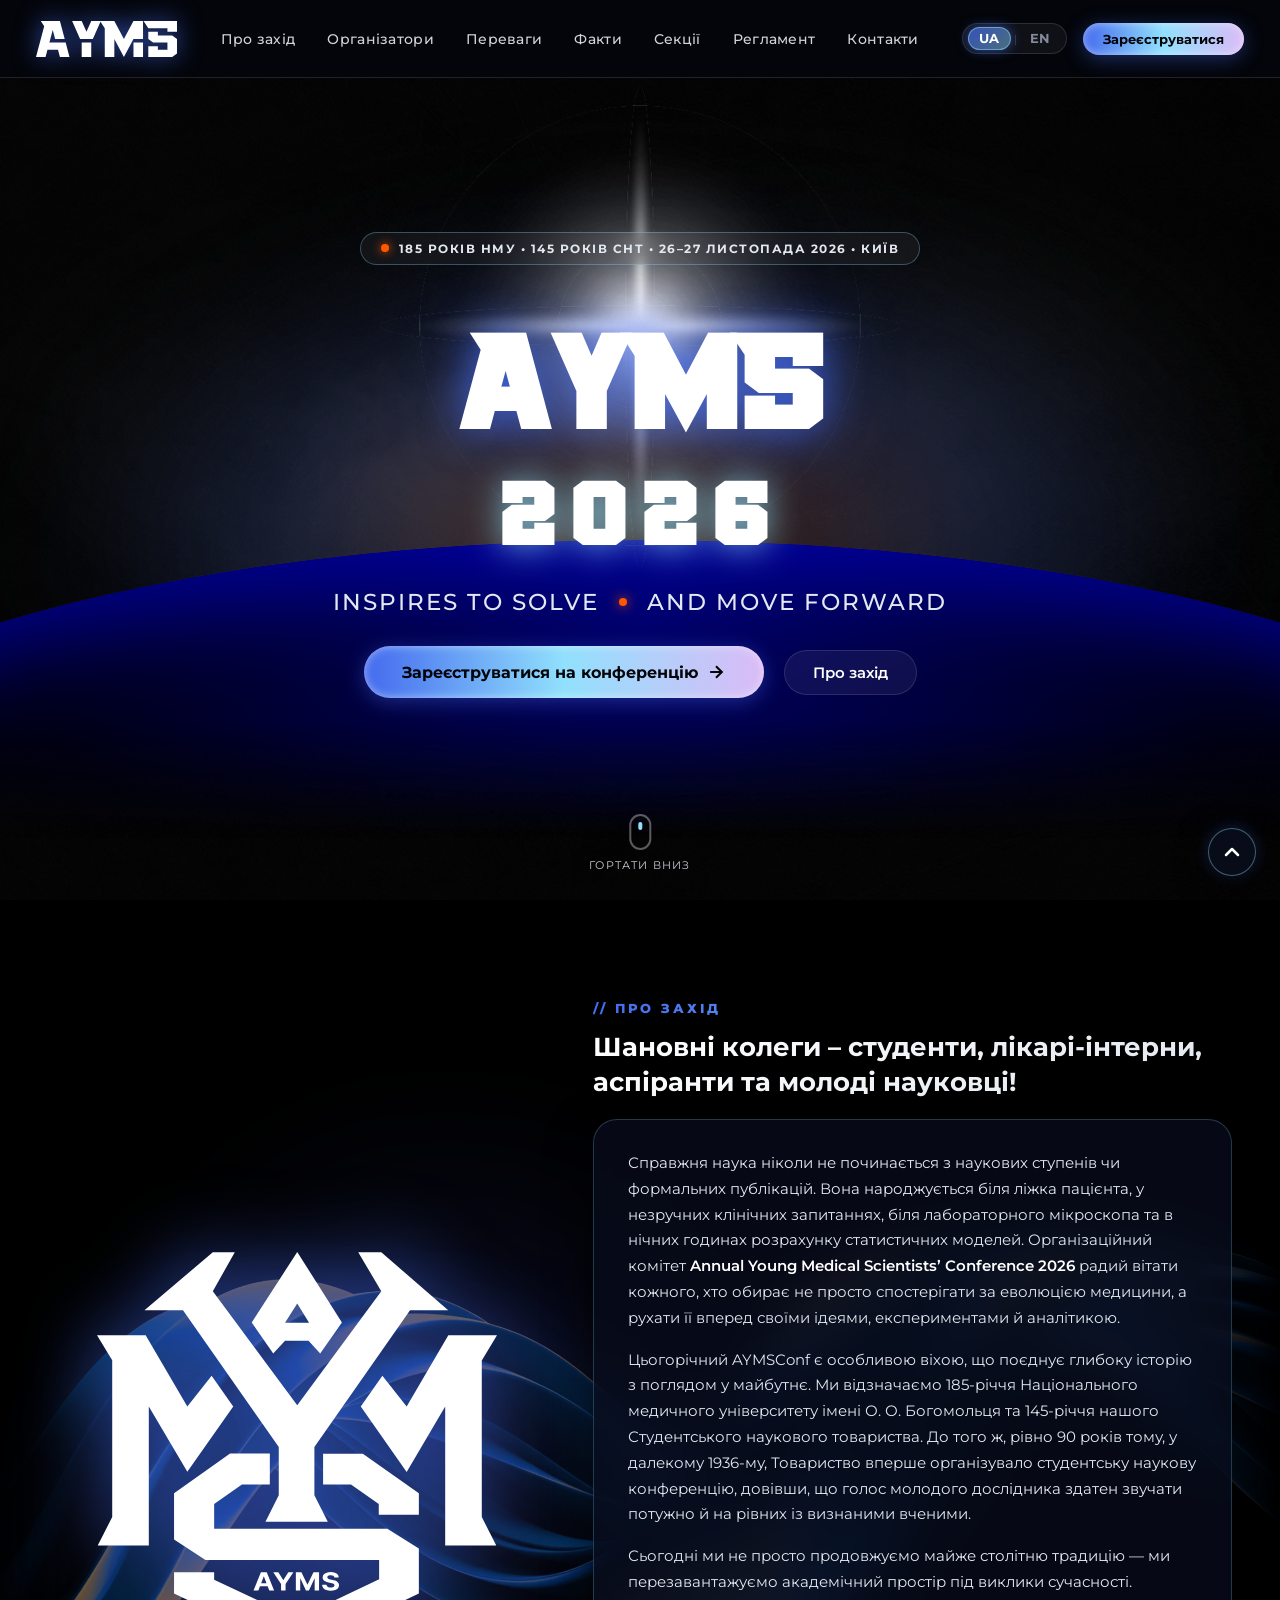
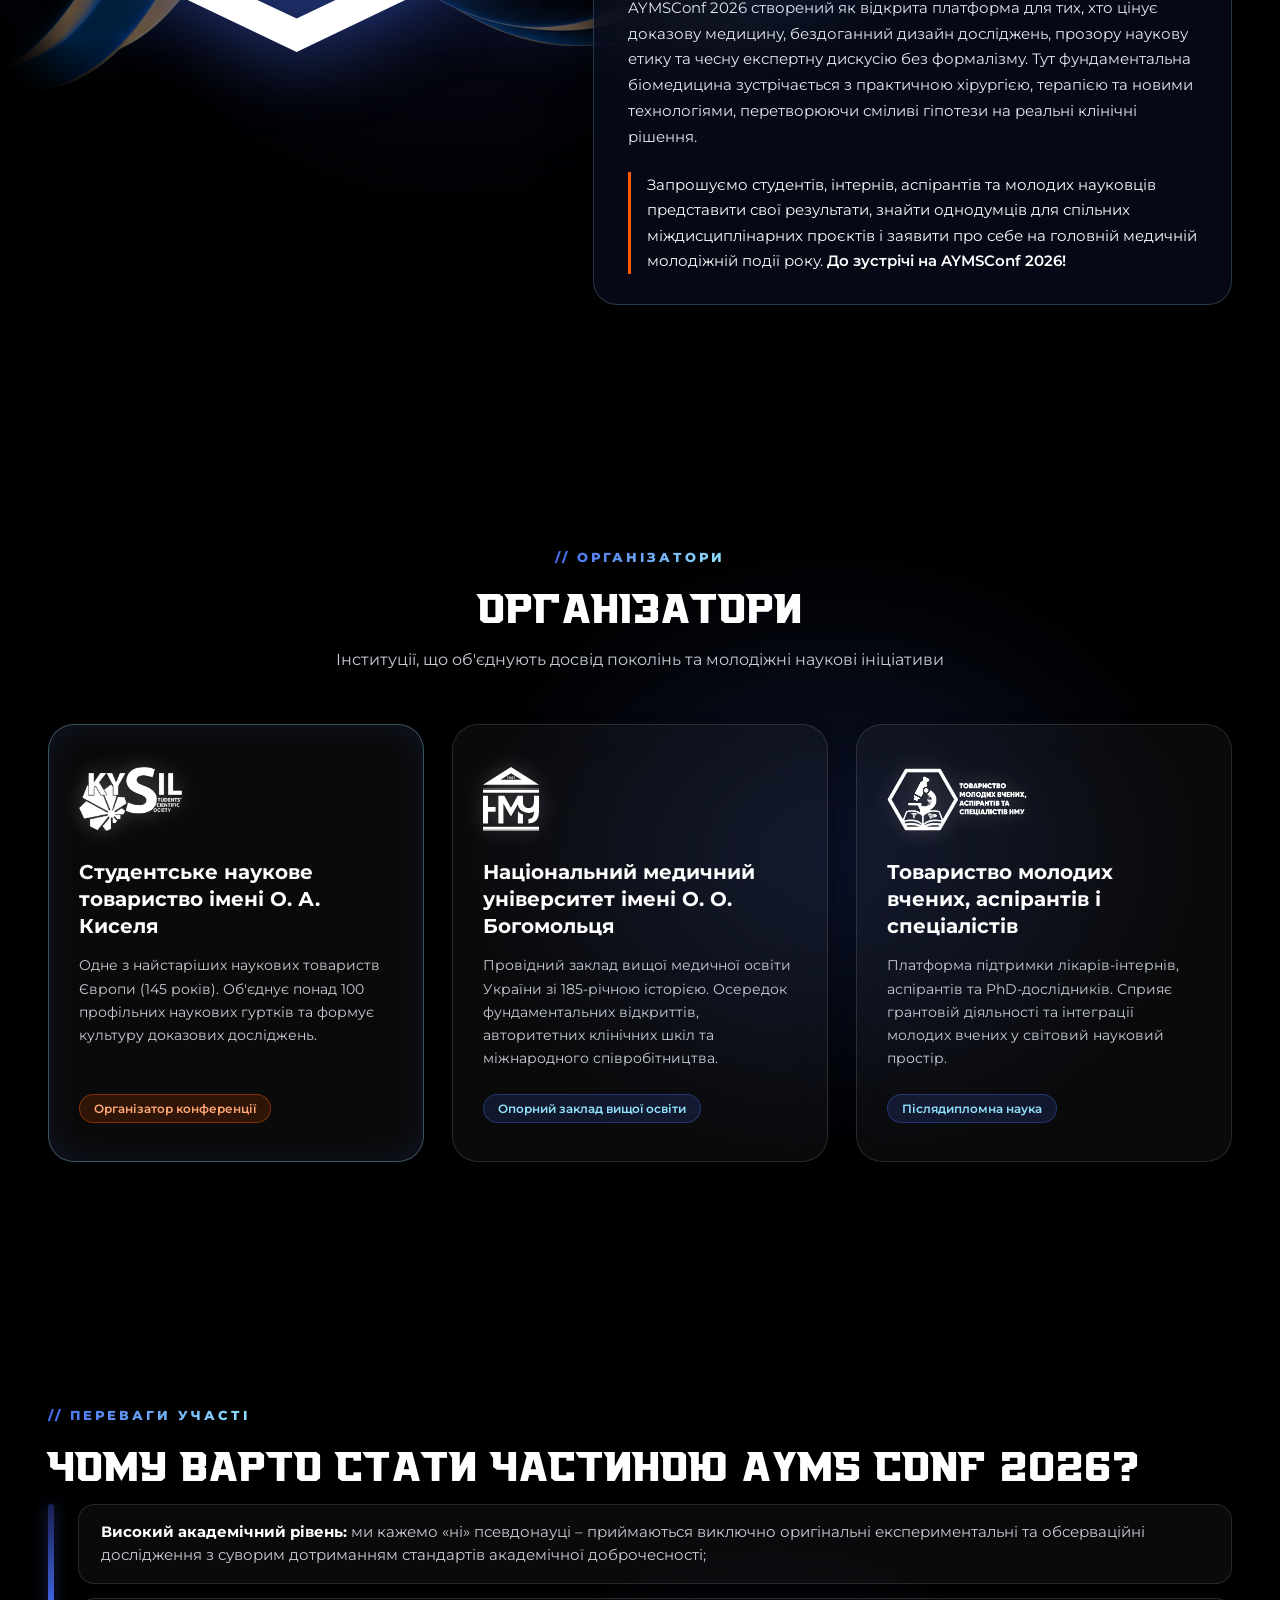
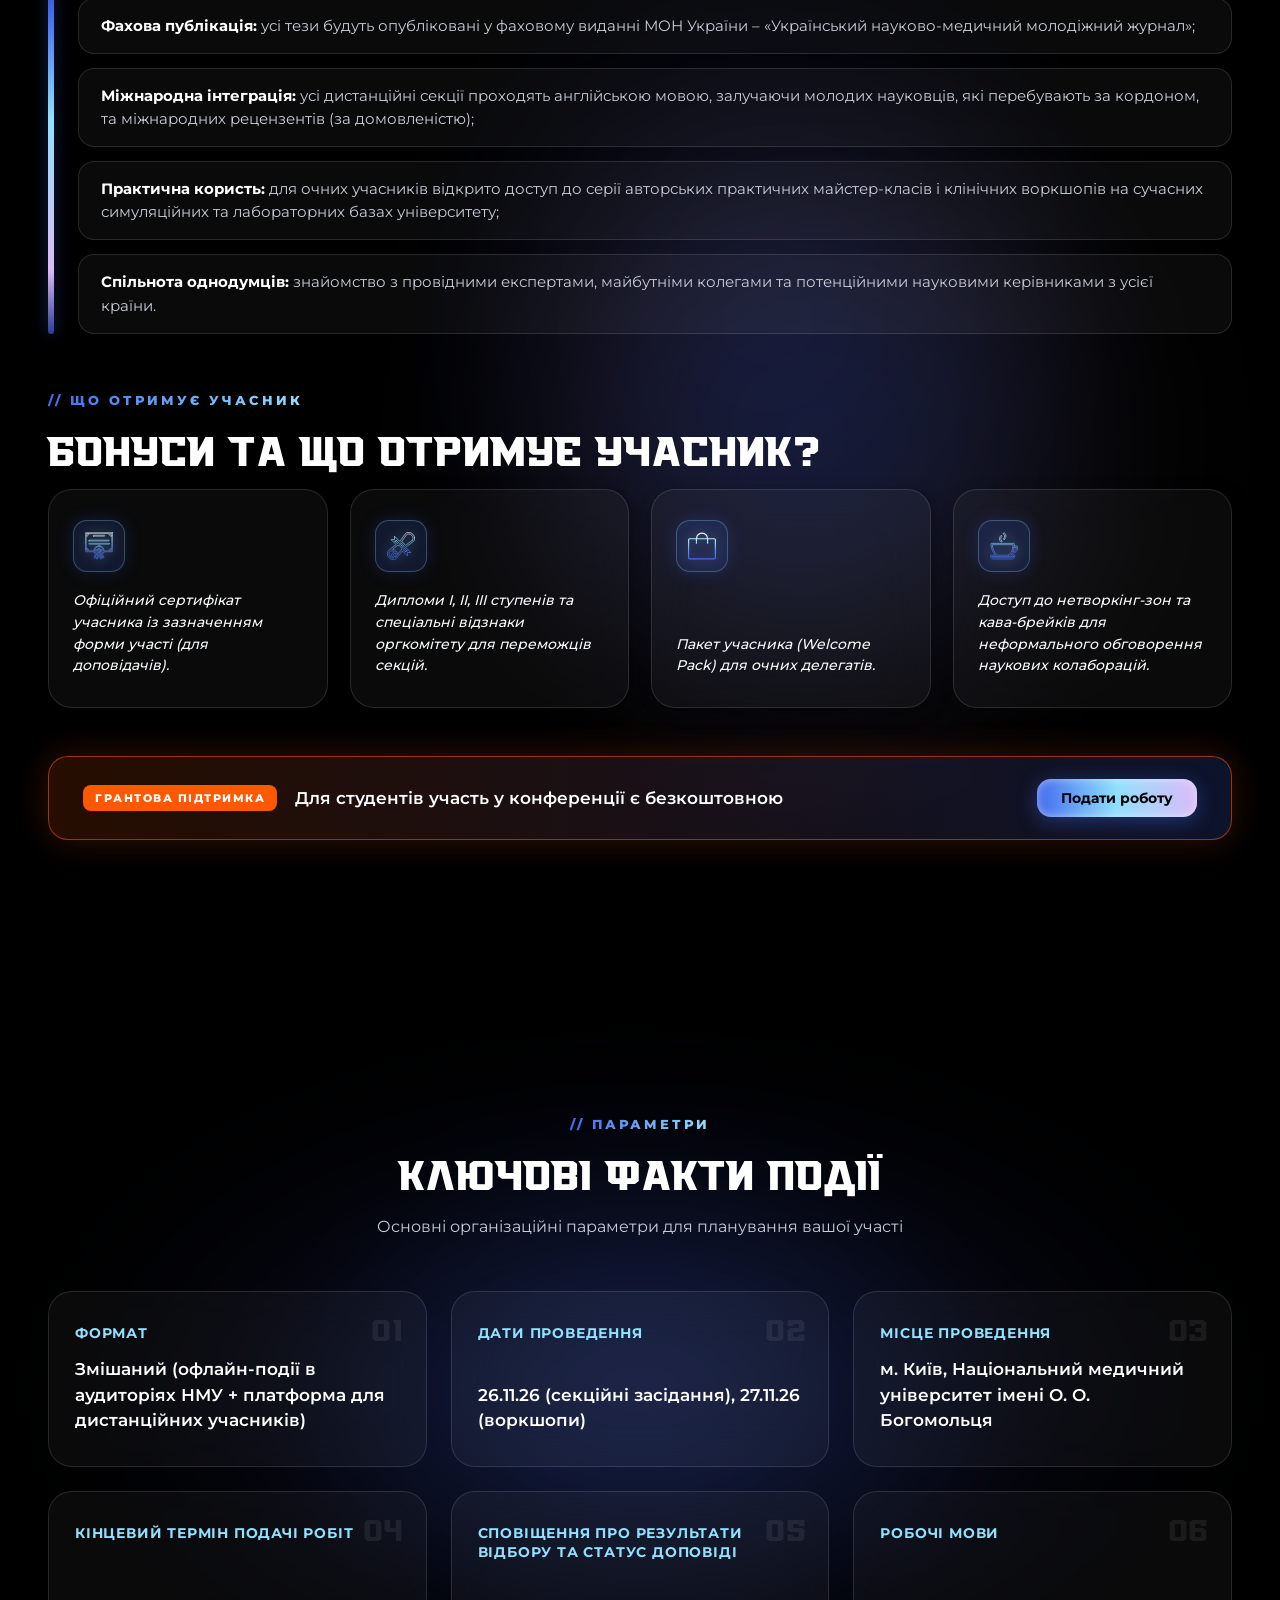
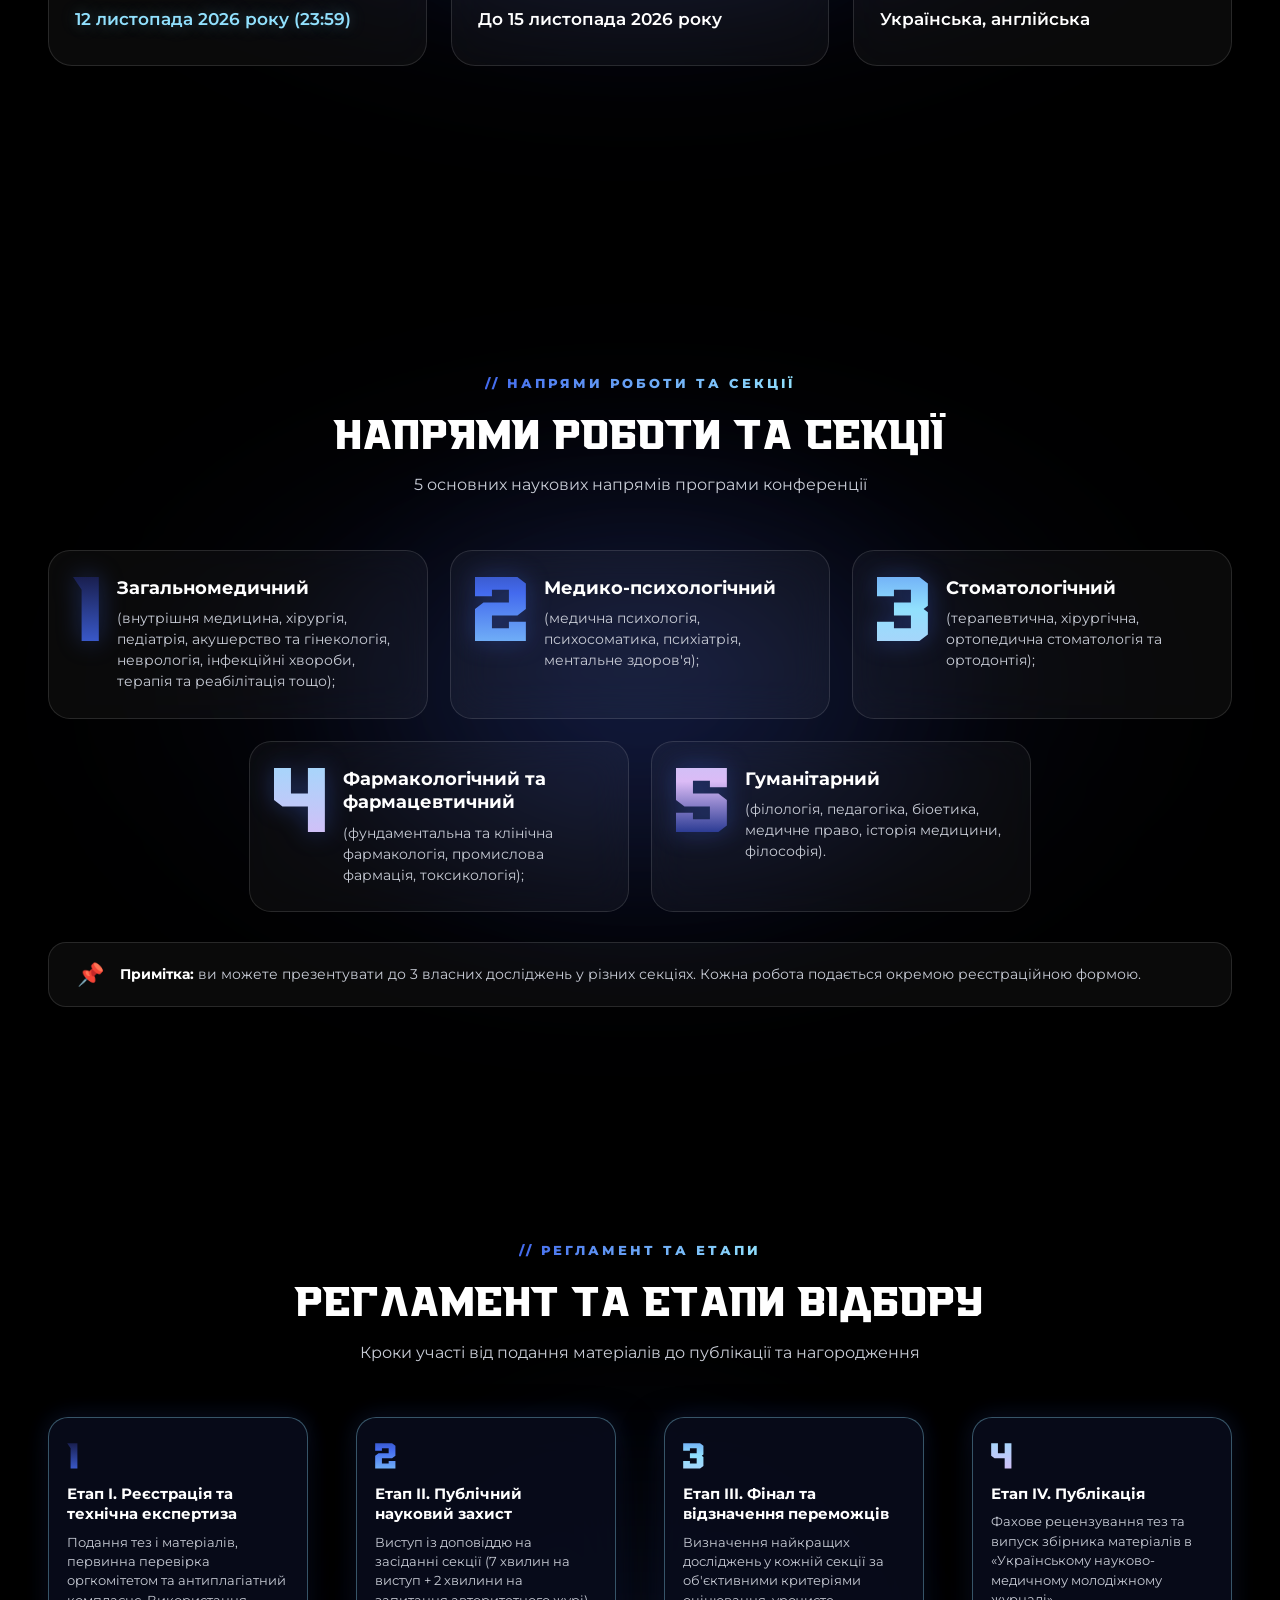
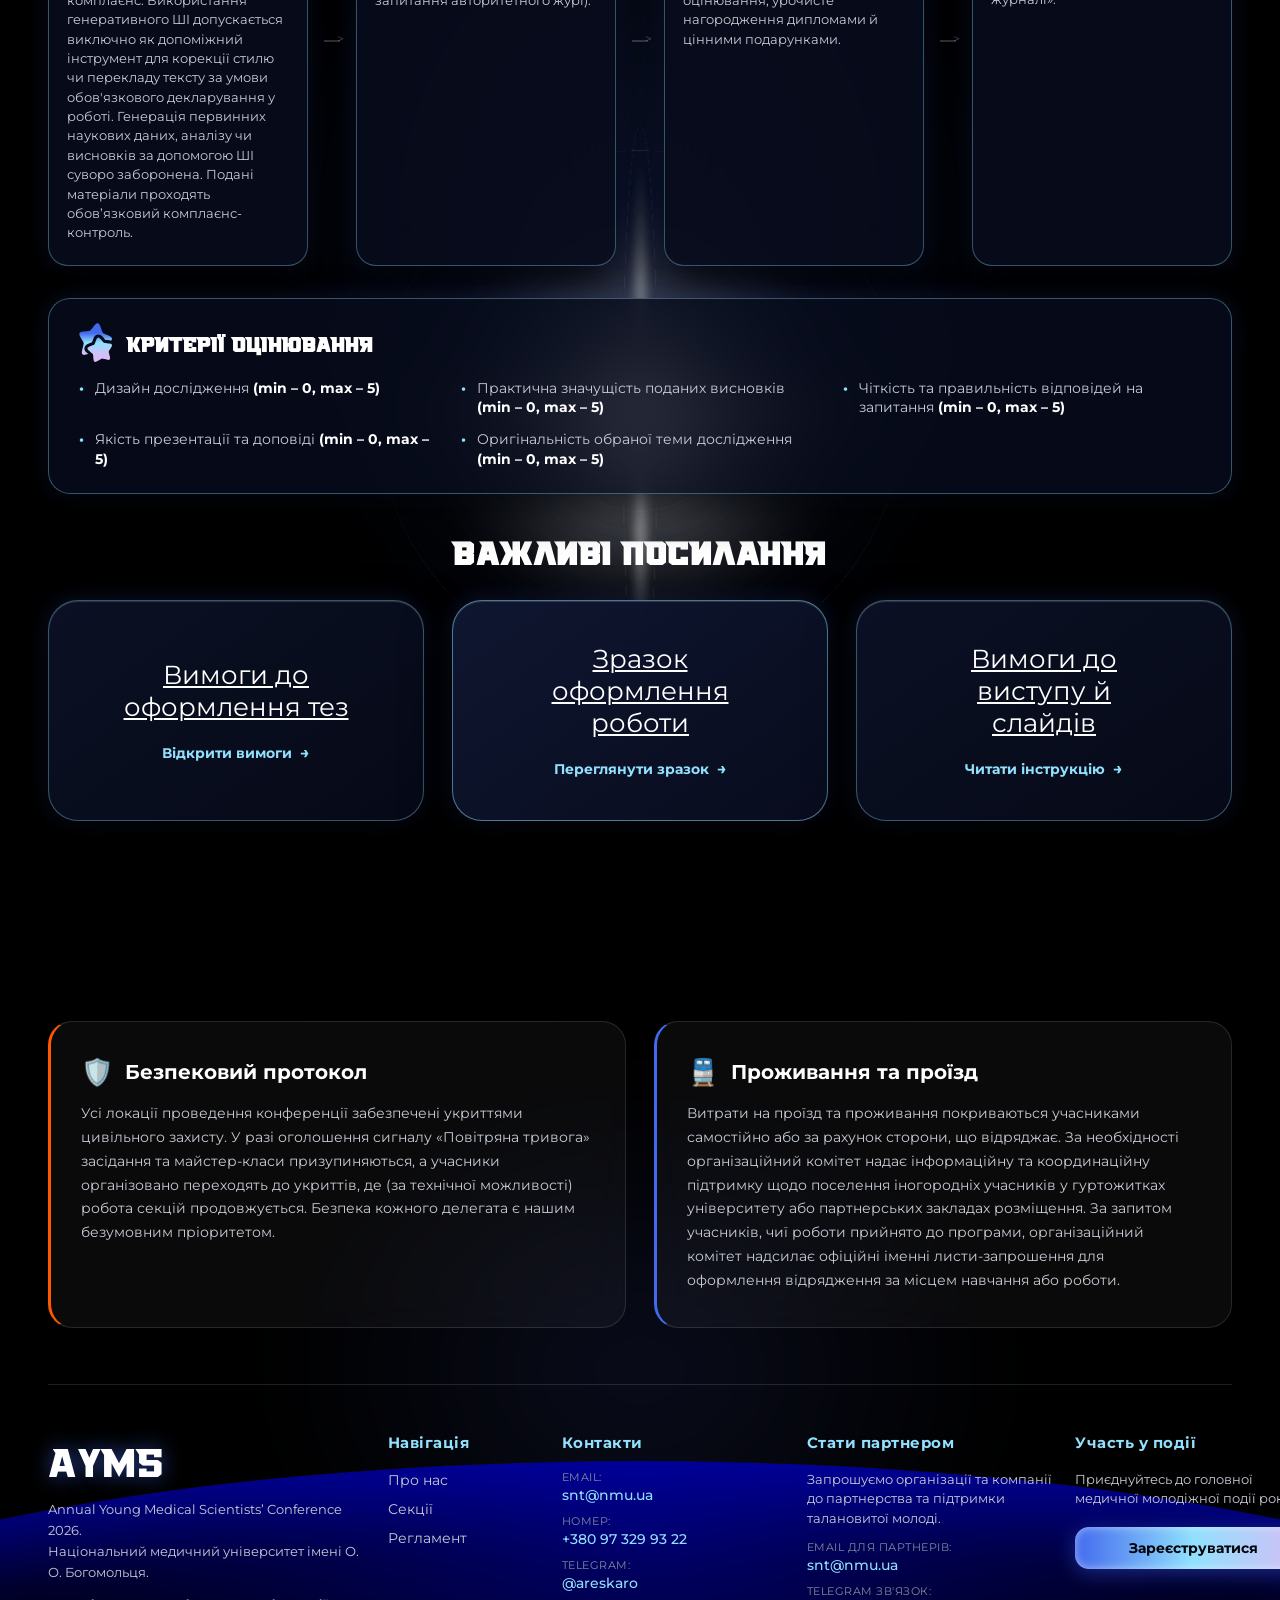
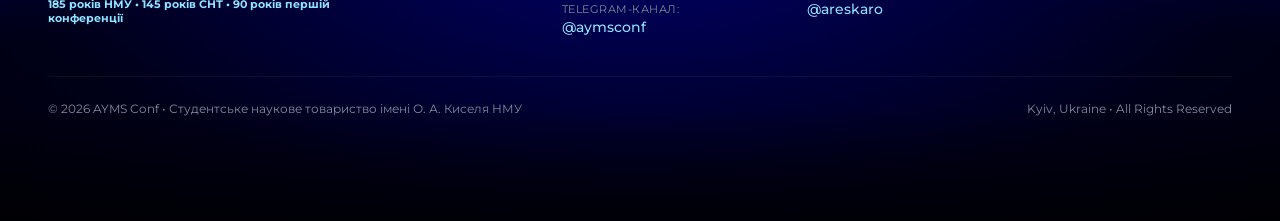
==== index.html @ 000dfec8 "fix(cache): force cache busting with no-cache headers and v=20261028_01 query strings" ====
<!DOCTYPE html>
<html lang="uk">
<head>
  <meta charset="UTF-8">
  <meta name="viewport" content="width=device-width, initial-scale=1.0">
  <meta http-equiv="Cache-Control" content="no-cache, no-store, must-revalidate">
  <meta http-equiv="Pragma" content="no-cache">
  <meta http-equiv="Expires" content="0">
  <script>
    (function() {
      var p = window.location.pathname;
      if (p && !p.endsWith('/') && !p.split('/').pop().includes('.')) {
        var base = document.createElement('base');
        base.href = p + '/';
        document.head.appendChild(base);
        window.location.replace(p + '/' + window.location.search + window.location.hash);
      }
    })();
  </script>
  <title>AYMS Conf 2026 — Annual Young Medical Scientists’ Conference</title>
  <meta name="description" content="Офіційний сайт Annual Young Medical Scientists’ Conference 2026. 185-річчя НМУ імені О.О. Богомольця та 145-річчя СНТ імені О.А. Киселя. 26–27 листопада 2026 року, Київ.">
  <link rel="icon" type="image/svg+xml" href="images/figma_raw/vector_41_223.svg?v=20261028_01">
  <link rel="preload" href="fonts/FalconSportOne/FalconSportOne.woff2" as="font" type="font/woff2" crossorigin>
  <link rel="preload" href="fonts/Montserrat-VariableFont_wght.woff2" as="font" type="font/woff2" crossorigin>
  <link rel="stylesheet" href="style.css?v=20261028_01">
</head>
<body class="desktop-view">

  <!-- ==================== MOBILE EXPERIENCE (< 992px, 1:1 GRAPHIC DESIGNER LAYOUT FOR UA & EN) ==================== -->
  <div class="mobile-experience">
    <!-- Floating Back to Top Button -->
    <aside class="floating-controls" aria-label="Швидка навігація">
      <button type="button" id="btn-m-back-to-top" class="floating-btn" aria-label="Повернутися нагору" title="Нагору">
        <svg width="24" height="24" viewBox="0 0 24 24" fill="none" stroke="currentColor" stroke-width="2.5" stroke-linecap="round" stroke-linejoin="round">
          <path d="M18 15l-6-6-6 6"/>
        </svg>
      </button>
    </aside>

    <!-- Floating Language Switcher for Mobile Theme -->
    <div class="mobile-lang-switcher-bar">
      <div class="lang-switcher" role="group" aria-label="Вибір мови / Language selection">
        <button type="button" class="lang-btn active" data-lang="uk" aria-label="Українська версія">UA</button>
        <span class="lang-divider">|</span>
        <button type="button" class="lang-btn" data-lang="en" aria-label="English version">EN</button>
      </div>
    </div>

    <div class="mobile-ua-view">
<main class="site-container">
      <!-- 1. Hero Section -->
      <header id="m-hero" class="figma-section">
        <img src="images/figma_sections/sec_1_hero.webp?v=20261028_01" alt="AYMS Conf 2026 - Головний екран" class="section-bg" width="1080" height="607" loading="eager" decoding="async">
        <div class="vector-logo-overlay hero-nav-logo-overlay">
          <img src="images/figma_raw/vector_41_223.svg?v=20261028_01" class="vector-logo-svg" alt="AYMS">
        </div>
        <nav class="nav-overlay" aria-label="Головне меню">
          <a href="#m-hero" class="hotspot hotspot-logo" aria-label="Логотип AYMS - На початок"></a>
          <a href="#m-about" class="hotspot hotspot-nav-about" title="Про захід"><span class="hotspot-tooltip">Про захід</span></a>
          <a href="#m-sections" class="hotspot hotspot-nav-sections" title="Секції"><span class="hotspot-tooltip">Секції</span></a>
          <a href="#m-stages" class="hotspot hotspot-nav-stages" title="Регламент"><span class="hotspot-tooltip">Регламент</span></a>
          <a href="#register" class="hotspot hotspot-nav-register" id="btn-nav-register" title="Зареєструватися"><span class="hotspot-tooltip">Зареєструватися</span></a>
        </nav>
        <div class="sr-only">
          <h1>AYMS Conf 2026</h1>
          <p>Annual Young Medical Scientists’ Conference</p>
          <p>Inspires to solve and move forward</p>
        </div>
      </header>

      <!-- 2. About Section -->
      <section id="m-about" class="figma-section">
        <img src="images/figma_sections/sec_2_about.webp?v=20261028_01" alt="Про захід — AYMS Conf 2026" class="section-bg" width="1080" height="1126" loading="eager" decoding="async">
        <div class="vector-logo-overlay about-emblem-logo-overlay">
          <img src="images/figma_raw/emblem_32_221.svg?v=20261028_01" class="vector-logo-svg" alt="AYMS Monogram">
        </div>
        <div class="sr-only">
          <h2>Шановні колеги – студенти, лікарі-інтерни, аспіранти та молоді науковці!</h2>
          <p>Справжня наука ніколи не починається з наукових ступенів чи формальних публікацій. Вона народжується біля ліжка пацієнта, у незручних клінічних запитаннях, біля лабораторного мікроскопа та в нічних годинах розрахунку статистичних моделей. Організаційний комітет Annual Young Medical Scientists’ Conference 2026 радий вітати кожного, хто обирає не просто спостерігати за еволюцією медицини, а рухати її вперед своїми ідеями, експериментами й аналітикою.</p>
          <p>Цьогорічний AYMSConf є особливою віхою, що поєднує глибоку історію з поглядом у майбутнє. Ми відзначаємо 185-річчя Національного медичного університету імені О. О. Богомольця та 145-річчя нашого Студентського наукового товариства. До того ж, рівно 90 років тому, у далекому 1936-му, Товариство вперше організувало студентську наукову конференцію, довівши, що голос молодого дослідника здатен звучати потужно й на рівних із визнаними вченими.</p>
          <p>Сьогодні ми не просто продовжуємо майже столітню традицію — ми перезавантажуємо академічний простір під виклики сучасності. AYMSConf 2026 створений як відкрита платформа для тих, хто цінує доказову медицину, бездоганний дизайн досліджень, прозору наукову етику та чесну експертну дискусію без формалізму. Тут фундаментальна біомедицина зустрічається з практичною хірургією, терапією та новими технологіями, перетворюючи сміливі гіпотези на реальні клінічні рішення.</p>
          <p>Запрошуємо студентів, інтернів, аспірантів та молодих науковців представити свої результати, знайти однодумців для спільних міждисциплінарних проєктів і заявити про себе на головній медичній молодіжній події року. До зустрічі на AYMSConf 2026!</p>
        </div>
      </section>

      <!-- 3. Organizers Section -->
      <section id="m-organizers" class="figma-section">
        <img src="images/figma_sections/sec_3_organizers.webp?v=20261028_01" alt="Організатори заходу" class="section-bg" width="1080" height="777" loading="eager" decoding="async">
        <div class="sr-only">
          <h2>Організатори</h2>
          <p>Національний медичний університет імені О. О. Богомольця</p>
          <p>Студентське наукове товариство імені О. А. Киселя</p>
          <p>Товариство молодих вчених, аспірантів і спеціалістів</p>
        </div>
      </section>

      <!-- 4. Why Join & Bonuses Section -->
      <section id="m-why-join" class="figma-section">
        <img src="images/figma_sections/sec_4_why_join.webp?v=20261028_01" alt="Чому варто стати частиною AYMS Conf 2026 та Бонуси" class="section-bg" width="1920" height="3749" loading="eager" decoding="async">
        <div class="sr-only">
          <h2>ЧОМУ ВАРТО СТАТИ ЧАСТИНОЮ AYMS CONF 2026?</h2>
          <ul>
            <li><strong>Апробація досліджень на національному рівні:</strong> можливість виступити перед фаховим журі та провідними клініцистами України.</li>
            <li><strong>Публікація тез:</strong> збірник матеріалів конференції з присвоєнням ISBN та обов'язковим індексуванням.</li>
            <li><strong>Чесна та конструктивна експертна оцінка:</strong> фідбек від експертів галузі для подальшого вдосконалення ваших напрацювань.</li>
            <li><strong>Спільнота однодумців:</strong> знайомство з провідними експертами, майбутніми колегами та потенційними науковими керівниками з усієї країни.</li>
          </ul>
          <h2>БОНУСИ ТА ЩО ОТРИМУЄ УЧАСНИК?</h2>
          <ul>
            <li>Офіційний сертифікат учасника із зазначенням форми участі (для доповідачів).</li>
            <li>Дипломи I, II, III ступенів та спеціальні відзнаки оргкомітету для переможців секцій.</li>
            <li>Пакет учасника (Welcome Pack) для очних делегатів.</li>
            <li>Доступ до нетворкінг-зон та кава-брейків для неформального обговорення наукових колаборацій.</li>
          </ul>
          <p><strong>Для студентів участь у конференції є безкоштовною</strong></p>
        </div>
      </section>

      <!-- 5. Key Facts Section -->
      <section id="m-key-facts" class="figma-section">
        <img src="images/figma_sections/sec_5_key_facts.webp?v=20261028_01" alt="Ключові факти події" class="section-bg" width="1920" height="2236" loading="eager" decoding="async">
        <div class="sr-only">
          <h2>КЛЮЧОВІ ФАКТИ ПОДІЇ</h2>
          <dl>
            <dt>Формат:</dt>
            <dd>Змішаний (офлайн-події в аудиторіях НМУ + платформа для дистанційних учасників)</dd>
            <dt>Дати проведення:</dt>
            <dd>26.11.26 (секційні засідання), 27.11.26 (воркшопи)</dd>
            <dt>Місце проведення:</dt>
            <dd>Морфологічний корпус НМУ ім. Богомольця (м. Київ, Берестейський пр-т, 34)</dd>
            <dt>Цільова аудиторія:</dt>
            <dd>Студенти мед. ВНЗ, лікарі-інтерни, аспіранти, клінічні ординатори, молоді вчені до 35 років</dd>
            <dt>Вартість участі:</dt>
            <dd>Безкоштовно для студентів; гнучкі тарифи для лікарів та вчених</dd>
          </dl>
        </div>
      </section>

      <!-- 6. Sections / Tracks Section -->
      <section id="m-sections" class="figma-section">
        <img src="images/figma_sections/sec_6_sections.webp?v=20261028_01" alt="Наукові напрямки та секції" class="section-bg" width="1920" height="2804" loading="eager" decoding="async">
        <div class="sr-only">
          <h2>НАУКОВІ НАПРЯМКИ ТА СЕКЦІЇ</h2>
          <ol>
            <li>Внутрішня медицина та кардіологія</li>
            <li>Хірургія, анестезіологія та реаніматологія</li>
            <li>Педіатрія, неонатологія та акушерство</li>
            <li>Фундаментальна медицина та фармакологія</li>
            <li>Неврологія, психіатрія та нейрохірургія</li>
            <li>Онкологія, променева діагностика та терапія</li>
            <li>Стоматологія та щелепно-лицева хірургія</li>
            <li>Гігієна, соціальна медицина та громадське здоров'''я</li>
            <li>Військова медицина, медицина катастроф та травматологія</li>
            <li>Інфекційні хвороби, імунологія та алергологія</li>
            <li>Офтальмологія та оториноларингологія</li>
            <li>Медична психологія, реабілітація та фізична терапія</li>
          </ol>
        </div>
      </section>

      <!-- 7. Stages, Selection & Criteria Section -->
      <section id="m-stages" class="figma-section">
        <img src="images/figma_sections/sec_7_stages.webp?v=20261028_01" alt="Регламент та етапи конференції" class="section-bg" width="1920" height="2567" loading="eager" decoding="async">
        <div class="criteria-hotspots-overlay" aria-label="Вимоги та зразки">
          <button type="button" class="hotspot hotspot-theses" id="btn-m-open-theses" aria-label="Відкрити вимоги до оформлення тез" title="Вимоги до оформлення тез"></button>
          <button type="button" class="hotspot hotspot-sample" id="btn-m-open-sample" aria-label="Відкрити зразок оформлення роботи" title="Зразок оформлення роботи"></button>
          <button type="button" class="hotspot hotspot-presentation" id="btn-m-open-presentation" aria-label="Відкрити вимоги до виступу й слайдів" title="Вимоги до виступу й слайдів"></button>
        </div>
        <div class="sr-only">
          <h2>РЕГЛАМЕНТ ТА ЕТАПИ ВІДБОРУ</h2>
          <ol>
            <li><strong>Етап I — Подання тез та матеріалів:</strong> Відкриття електронної реєстрації, заповнення форми та прикріплення тез до 15 жовтня 2026.</li>
            <li><strong>Етап II — Рецензування та відбір робіт:</strong> «Сліпе» рецензування фаховим оргкомітетом та оцінка дизайну дослідження до 01 листопада 2026.</li>
            <li><strong>Етап III — Оголошення фінальної програми:</strong> Публікація списку доповідачів та розклад роботи наукових секцій до 10 листопада 2026.</li>
            <li><strong>Етап IV — Проведення AYMS Conf 2026:</strong> Урочисте відкриття, усні доповіді, дискусії, воркшопи та нагородження 26-27 листопада 2026.</li>
          </ol>
        </div>
      </section>

      <!-- 8. Logistics, Security & Contacts Footer -->
      <footer id="m-footer" class="figma-section">
        <img src="images/figma_sections/sec_8_footer.webp?v=20261028_01" alt="Контакти, безпековий протокол та локація" class="section-bg" width="1080" height="1639" loading="eager" decoding="async">
        <div class="footer-hotspots-overlay" aria-label="Контакти та навігація футера">
          <a href="#m-about" class="hotspot hotspot-footer-about" title="Про нас" aria-label="Перейти до Про нас"></a>
          <a href="#m-sections" class="hotspot hotspot-footer-sections" title="Секції" aria-label="Перейти до Секції"></a>
          <a href="#m-stages" class="hotspot hotspot-footer-stages" title="Регламент" aria-label="Перейти до Регламент"></a>
          <a href="mailto:snt@nmu.ua" class="hotspot hotspot-footer-email" title="Написати листа: snt@nmu.ua" aria-label="Email: snt@nmu.ua"></a>
          <a href="tel:+380973299322" class="hotspot hotspot-footer-phone" title="Зателефонувати: +380 97 329 93 22" aria-label="Телефон: +380 97 329 93 22"></a>
          <a href="https://t.me/areskaro" target="_blank" rel="noopener noreferrer" class="hotspot hotspot-footer-tg-admin" title="Telegram: @areskaro" aria-label="Telegram: @areskaro"></a>
          <a href="https://t.me/aymsconf" target="_blank" rel="noopener noreferrer" class="hotspot hotspot-footer-tg-channel" title="Telegram-канал: @aymsconf" aria-label="Telegram-канал: @aymsconf"></a>
        </div>
        <div class="m-ua-partner-bar">
          <div class="m-ua-partner-title" data-i18n="footer_partner_title">Стати партнером</div>
          <div class="m-ua-partner-links">
            <a href="mailto:snt@nmu.ua" class="m-ua-partner-link">
              <span data-i18n="footer_partner_email_lbl">Email:</span> snt@nmu.ua
            </a>
            <span class="m-ua-partner-sep">|</span>
            <a href="https://t.me/areskaro" target="_blank" rel="noopener noreferrer" class="m-ua-partner-link">
              <span data-i18n="footer_partner_tg_lbl">Telegram:</span> @areskaro
            </a>
          </div>
        </div>
        <div class="sr-only">
          <h2>Безпековий протокол</h2>
          <p>Усі локації проведення конференції забезпечені укриттями цивільного захисту. У разі оголошення сигналу «Повітряна тривога» засідання та майстер-класи призупиняються, а учасники організовано переходять до укриттів, де (за технічної можливості) робота секцій продовжується. Безпека кожного делегата є нашим безумовним пріоритетом.</p>
          <h2>Проживання та проїзд</h2>
          <p>Витрати на проїзд та проживання покриваються учасниками самостійно або за рахунок сторони, що відряджає. За необхідності організаційний комітет надає інформаційну та координаційну підтримку щодо поселення іногородніх учасників у гуртожитках університету або партнерських закладах розміщення. За запитом учасників, чиї роботи прийнято до програми, організаційний комітет надсилає офіційні іменні листи-запрошення для оформлення відрядження за місцем навчання або роботи.</p>
          <h2>Контакти</h2>
          <p>Email: snt@nmu.ua</p>
          <p>Номер: +380 97 329 93 22</p>
          <p>Telegram: @areskaro</p>
          <p>Telegram-канал: @aymsconf</p>
        </div>
      </footer>
    </main>
</div>

<div class="mobile-en-view">
<main class="site-container">
      <!-- 1. Hero Section -->
      <header id="m-en-hero" class="figma-section">
        <img src="images/figma_sections_en/sec_1_hero.webp?v=20261028_01" alt="AYMS Conf 2026 - Hero" class="section-bg" width="1080" height="607" loading="eager" decoding="async">
        <div class="vector-logo-overlay hero-nav-logo-overlay">
          <img src="images/figma_raw/vector_41_223.svg?v=20261028_01" class="vector-logo-svg" alt="AYMS">
        </div>
        <nav class="nav-overlay" aria-label="Main menu">
          <a href="#m-en-hero" class="hotspot hotspot-logo" aria-label="AYMS Logo - Top"></a>
          <a href="#m-en-about" class="hotspot hotspot-nav-about" title="About"><span class="hotspot-tooltip">About</span></a>
          <a href="#m-en-sections" class="hotspot hotspot-nav-sections" title="Tracks"><span class="hotspot-tooltip">Tracks</span></a>
          <a href="#m-en-stages" class="hotspot hotspot-nav-stages" title="Timeline"><span class="hotspot-tooltip">Timeline</span></a>
          <a href="#register" class="hotspot hotspot-nav-register" id="btn-en-nav-register" data-modal="register" title="Register"><span class="hotspot-tooltip">Register</span></a>
        </nav>
        <div class="sr-only">
          <h1>AYMS Conf 2026</h1>
          <p>Annual Young Medical Scientists’ Conference</p>
          <p>Inspires to solve and move forward</p>
        </div>
      </header>

      <!-- 2. About Section -->
      <section id="m-en-about" class="figma-section">
        <img src="images/figma_sections_en/sec_2_about.webp?v=20261028_01" alt="About the Conference — AYMS Conf 2026" class="section-bg" width="1080" height="1126" loading="eager" decoding="async">
        <div class="vector-logo-overlay about-emblem-logo-overlay">
          <img src="images/figma_raw/emblem_32_221.svg?v=20261028_01" class="vector-logo-svg" alt="AYMS Monogram">
        </div>
        <div class="sr-only">
          <h2>Dear colleagues – students, medical interns, PhD candidates, and young scientists!</h2>
          <p>True science never begins with academic degrees or formal publications. It is born at the patient bedside, in challenging clinical questions, by the laboratory microscope, and in late-night hours of statistical modeling. The Organizing Committee of Annual Young Medical Scientists’ Conference 2026 is pleased to welcome everyone who chooses not merely to observe the evolution of medicine, but to drive it forward with their ideas, experiments, and analytics.</p>
          <p>This year’s AYMSConf is a special milestone uniting deep history with a forward-looking vision. We celebrate the 185th anniversary of Bogomolets National Medical University and the 145th anniversary of our Student Scientific Society. Moreover, exactly 90 years ago, back in 1936, the Society organized its first student scientific conference, proving that the voice of a young researcher can resonate powerfully as an equal alongside renowned scholars.</p>
          <p>Today, we are not just continuing a nearly century-old tradition — we are rebooting the academic space for modern challenges. AYMSConf 2026 is created as an open platform for those who value evidence-based medicine, impeccable study design, transparent research ethics, and honest expert discussion without formalism. Here, fundamental biomedicine meets practical surgery, therapy, and emerging technologies, turning bold hypotheses into real clinical solutions.</p>
          <p>We invite students, interns, postgraduate students, and young scientists to present their findings, find like-minded peers for joint interdisciplinary projects, and make their mark at the premier youth medical event of the year. See you at AYMSConf 2026!</p>
        </div>
      </section>

      <!-- 3. Organizers Section -->
      <section id="m-en-organizers" class="figma-section">
        <img src="images/figma_sections_en/sec_3_organizers.webp?v=20261028_01" alt="Organizers" class="section-bg" width="1080" height="777" loading="eager" decoding="async">
        <div class="sr-only">
          <h2>Organizers</h2>
          <p>Bogomolets National Medical University</p>
          <p>O. A. Kysil Student Scientific Society</p>
          <p>Society of Young Scientists, Postgraduate Students and Specialists</p>
        </div>
      </section>

      <!-- 4. Why Join & Bonuses Section -->
      <section id="m-en-why-join" class="figma-section">
        <img src="images/figma_sections_en/sec_4_why_join.webp?v=20261028_01" alt="Why Join AYMS Conf 2026 & Participant Bonuses" class="section-bg" width="1080" height="2108" loading="eager" decoding="async">
        <div class="sr-only">
          <h2>WHY BECOME PART OF AYMS CONF 2026?</h2>
          <ul>
            <li><strong>High academic standard:</strong> we say "no" to pseudoscience – only original experimental and observational studies strictly adhering to academic integrity standards are accepted;</li>
            <li><strong>Peer-reviewed publication:</strong> all abstracts will be published in the specialized journal of the Ministry of Education and Science of Ukraine – "Ukrainian Scientific Medical Youth Journal";</li>
            <li><strong>International integration:</strong> all online sessions are conducted in English, engaging young scientists abroad and international peer reviewers (by arrangement);</li>
            <li><strong>Practical value:</strong> in-person delegates gain access to a series of hands-on masterclasses and clinical workshops at the university's modern simulation and laboratory facilities;</li>
            <li><strong>Community of peers:</strong> networking with leading experts, future colleagues, and potential research supervisors from across the country.</li>
          </ul>
          <h2>BONUSES & WHAT DO PARTICIPANTS RECEIVE?</h2>
          <ul>
            <li>Official participant certificate specifying the form of participation (for presenters).</li>
            <li>1st, 2nd, and 3rd degree diplomas and special Organizing Committee awards for winners.</li>
            <li>Participant package (Welcome Pack) for in-person delegates.</li>
            <li>Access to networking zones and coffee breaks for informal discussion of collaborations.</li>
          </ul>
          <p><strong>For students, participation in the conference is free of charge</strong></p>
        </div>
      </section>

      <!-- 5. Key Facts Section -->
      <section id="m-en-key-facts" class="figma-section">
        <img src="images/figma_sections_en/sec_5_key_facts.webp?v=20261028_01" alt="Key Event Facts" class="section-bg" width="1080" height="1257" loading="eager" decoding="async">
        <div class="sr-only">
          <h2>KEY EVENT FACTS</h2>
          <p><strong>Format:</strong> Hybrid (in-person events in NMU halls + online platform for remote participants)</p>
          <p><strong>Dates:</strong> Nov 26, 2026 (scientific sessions), Nov 27, 2026 (workshops)</p>
          <p><strong>Venue:</strong> Kyiv, Bogomolets National Medical University</p>
          <p><strong>Submission Deadline:</strong> November 12, 2026 (23:59)</p>
          <p><strong>Notification of Acceptance:</strong> By November 15, 2026</p>
          <p><strong>Working Languages:</strong> Ukrainian, English</p>
        </div>
      </section>

      <!-- 6. Sections / Tracks Section -->
      <section id="m-en-sections" class="figma-section">
        <img src="images/figma_sections_en/sec_6_sections.webp?v=20261028_01" alt="Scientific Tracks & Sections" class="section-bg" width="1080" height="1092" loading="eager" decoding="async">
        <div class="sr-only">
          <h2>SCIENTIFIC TRACKS & SECTIONS</h2>
          <ol>
            <li><strong>General Medicine:</strong> internal medicine, surgery, pediatrics, obstetrics & gynecology, neurology, infectious diseases, therapy & rehabilitation, etc.</li>
            <li><strong>Medical Psychology:</strong> medical psychology, psychosomatics, psychiatry, mental health.</li>
            <li><strong>Dentistry:</strong> therapeutic, surgical, prosthetic dentistry, and orthodontics.</li>
            <li><strong>Pharmacology & Pharmacy:</strong> fundamental and clinical pharmacology, industrial pharmacy, toxicology.</li>
            <li><strong>Humanities:</strong> philology, pedagogy, bioethics, medical law, history of medicine, philosophy.</li>
          </ol>
        </div>
      </section>

      <!-- 7. Stages, Selection & Criteria Section -->
      <section id="m-en-stages" class="figma-section">
        <img src="images/figma_sections_en/sec_7_stages.webp?v=20261028_01" alt="Timeline & Evaluation Criteria" class="section-bg" width="1080" height="2372" loading="eager" decoding="async">
        <div class="criteria-hotspots-overlay" aria-label="Requirements and sample links">
          <button type="button" class="hotspot hotspot-theses" id="btn-en-m-open-theses" data-modal="theses" aria-label="Open abstract formatting rules" title="Abstract Formatting Rules"></button>
          <button type="button" class="hotspot hotspot-sample" id="btn-en-m-open-sample" data-modal="sample" aria-label="Open sample abstract template" title="Sample Abstract Template"></button>
          <button type="button" class="hotspot hotspot-presentation" id="btn-en-m-open-presentation" data-modal="presentation" aria-label="Open presentation and slide guidelines" title="Presentation & Slide Guidelines"></button>
        </div>
        <div class="sr-only">
          <h2>TIMELINE</h2>
          <ol>
            <li><strong>Stage I. Registration & Technical Screening:</strong> Submission of abstracts and materials, initial screening by the Organizing Committee, and anti-plagiarism compliance.</li>
            <li><strong>Stage II. Public Scientific Defense:</strong> Oral presentation at the scientific section session (7 minutes for presentation + 2 minutes for Q&A from the expert jury).</li>
            <li><strong>Stage III. Finals & Awards Ceremony:</strong> Selection of the best studies in each section based on objective evaluation criteria, followed by an official ceremony with diplomas and awards.</li>
            <li><strong>Stage IV. Publication:</strong> Peer review of abstracts and publication of conference proceedings in the "Ukrainian Scientific Medical Youth Journal".</li>
          </ol>
          <h2>EVALUATION CRITERIA</h2>
          <ul>
            <li>Study design (min – 0, max – 5)</li>
            <li>Practical significance of conclusions (min – 0, max – 5)</li>
            <li>Clarity and accuracy of Q&A responses (min – 0, max – 5)</li>
            <li>Presentation and delivery quality (min – 0, max – 5)</li>
            <li>Originality of the research topic (min – 0, max – 5)</li>
          </ul>
        </div>
      </section>

      <!-- 8. Logistics, Security & Contacts Footer -->
      <footer id="m-en-footer" class="figma-section">
        <img src="images/figma_sections_en/sec_8_footer.webp?v=20261028_01" alt="Safety, Logistics and Contacts" class="section-bg" width="1080" height="1639" loading="eager" decoding="async">
        <div class="footer-hotspots-overlay" aria-label="Footer navigation and contacts">
          <a href="#m-en-about" class="hotspot hotspot-footer-about" title="About Us" aria-label="Go to About Us"></a>
          <a href="#m-en-sections" class="hotspot hotspot-footer-sections" title="Tracks" aria-label="Go to Tracks"></a>
          <a href="#m-en-stages" class="hotspot hotspot-footer-stages" title="Timeline" aria-label="Go to Timeline"></a>
          <a href="mailto:snt@nmu.ua" class="hotspot hotspot-footer-email" title="Email: snt@nmu.ua" aria-label="Email: snt@nmu.ua"></a>
          <a href="tel:+380973299322" class="hotspot hotspot-footer-phone" title="Phone: +380 97 329 93 22" aria-label="Phone: +380 97 329 93 22"></a>
          <a href="https://t.me/areskaro" target="_blank" rel="noopener noreferrer" class="hotspot hotspot-footer-tg-admin" title="Telegram: @areskaro" aria-label="Telegram: @areskaro"></a>
          <a href="https://t.me/aymsconf" target="_blank" rel="noopener noreferrer" class="hotspot hotspot-footer-tg-channel" title="Telegram channel: @aymsconf" aria-label="Telegram channel: @aymsconf"></a>
        </div>
        <div class="m-ua-partner-bar">
          <div class="m-ua-partner-title" data-i18n="footer_partner_title">Become a partner</div>
          <div class="m-ua-partner-links">
            <a href="mailto:snt@nmu.ua" class="m-ua-partner-link">
              <span data-i18n="footer_partner_email_lbl">Email:</span> snt@nmu.ua
            </a>
            <span class="m-ua-partner-sep">|</span>
            <a href="https://t.me/areskaro" target="_blank" rel="noopener noreferrer" class="m-ua-partner-link">
              <span data-i18n="footer_partner_tg_lbl">Telegram:</span> @areskaro
            </a>
          </div>
        </div>
        <div class="sr-only">
          <h2>Safety protocol</h2>
          <p>All conference venues are equipped with civil defense shelters. In the event of an air raid alert, sessions and workshops are paused and participants proceed in an organized manner to the shelters, where (if technically feasible) section work continues. The safety of every delegate is our absolute priority.</p>
          <h2>Accommodation & travel</h2>
          <p>Travel and accommodation expenses are covered by participants independently or by their sending institution. If needed, the Organizing Committee provides informational and coordination support for accommodating out-of-town participants in university dormitories or partner lodging facilities.</p>
          <h2>Contacts</h2>
          <p>Email: snt@nmu.ua</p>
          <p>Phone: +380 97 329 93 22</p>
          <p>Telegram: @areskaro</p>
          <p>Telegram channel: @aymsconf</p>
        </div>
      </footer>
    </main>
  </div>
</div>

<!-- ==================== DESKTOP EXPERIENCE (>= 992px) ==================== -->
  <div class="desktop-experience">
    <header class="desktop-navbar" id="desktop-nav">
      <div class="nav-container">
        <a href="#hero" class="nav-brand" aria-label="Головна AYMS 2026">
          <img src="images/figma_raw/vector_41_223.svg?v=20261028_01" alt="AYMS" class="nav-logo-img">
        </a>

        <nav class="nav-links" aria-label="Головна навігація">
          <a href="#about" class="nav-link" data-i18n="nav_about">Про захід</a>
          <a href="#organizers" class="nav-link" data-i18n="nav_organizers">Організатори</a>
          <a href="#why-join" class="nav-link" data-i18n="nav_why_join">Переваги</a>
          <a href="#facts" class="nav-link" data-i18n="nav_facts">Факти</a>
          <a href="#sections" class="nav-link" data-i18n="nav_sections">Секції</a>
          <a href="#stages" class="nav-link" data-i18n="nav_stages">Регламент</a>
          <a href="#contacts" class="nav-link" data-i18n="nav_contacts">Контакти</a>
          <div class="mobile-drawer-lang">
            <span class="mobile-drawer-lang-label" data-i18n="nav_lang_label">Мова</span>
            <div class="lang-switcher" role="group" aria-label="Вибір мови / Language selection">
              <button type="button" class="lang-btn active" data-lang="uk">UA</button>
              <span class="lang-divider">|</span>
              <button type="button" class="lang-btn" data-lang="en">EN</button>
            </div>
          </div>
        </nav>

        <div class="nav-actions">
          <!-- Language Switcher -->
          <div class="lang-switcher" role="group" aria-label="Вибір мови / Language selection">
            <button type="button" class="lang-btn active" data-lang="uk" aria-label="Українська версія">UA</button>
            <span class="lang-divider">|</span>
            <button type="button" class="lang-btn" data-lang="en" aria-label="English version">EN</button>
          </div>
          <button type="button" class="figma-gradient-btn nav-cta-btn" id="nav-btn-register">
            <span data-i18n="nav_register">Зареєструватися</span>
          </button>
          <button type="button" class="mobile-menu-toggle" id="mobile-menu-toggle" aria-label="Меню навігації" aria-expanded="false">
            <span class="hamburger-line"></span>
            <span class="hamburger-line"></span>
            <span class="hamburger-line"></span>
          </button>
        </div>
      </div>
    </header>

    <!-- ==================== MAIN DESKTOP SECTIONS ==================== -->
    <main class="desktop-main">

      <!-- ==================== 1. HERO SECTION (100vh) ==================== -->
      <section id="hero" class="vh-section section-hero">
        <div class="hero-bg-smokey"></div>
        <div class="hero-bg-concrete"></div>

        <!-- Celestial Planet Sphere Glows -->
        <div class="hero-cosmic-glow"></div>
        <div class="hero-celestial-sphere"></div>
        
        <!-- Designer Center Lens Flare -->
        <img src="images/figma_raw/blik_lens_flare.webp?v=20261028_01" alt="" class="hero-lens-flare-img" aria-hidden="true" fetchpriority="high" decoding="async">

        <div class="hero-content-wrapper">
          <div class="hero-anniversary-badge">
            <span class="badge-pulse"></span>
            <span data-i18n="hero_badge">185 РОКІВ НМУ • 145 РОКІВ СНТ • 26–27 ЛИСТОПАДА 2026 • КИЇВ</span>
          </div>

          <!-- Giant Falcon Sport One Title -->
          <h1 class="hero-main-title">
            <span class="hero-title-ayms falcon-title">AYMS</span>
            <span class="hero-title-year falcon-title">2026</span>
          </h1>

          <!-- Slogans Under Crescent -->
          <div class="hero-slogans-container">
            <span class="hero-slogan-left" data-i18n="hero_slogan_left">Inspires to solve</span>
            <span class="hero-slogan-dot"></span>
            <span class="hero-slogan-right" data-i18n="hero_slogan_right">and move forward</span>
          </div>

          <div class="hero-cta-group">
            <button type="button" class="figma-gradient-btn btn-hero-cta" id="hero-btn-register">
              <span data-i18n="hero_cta_register">Зареєструватися на конференцію</span>
              <svg width="20" height="20" viewBox="0 0 24 24" fill="none" stroke="currentColor" stroke-width="2.5"><path d="M5 12h14M12 5l7 7-7 7"/></svg>
            </button>
            <a href="#about" class="btn-glass btn-hero-secondary">
              <span data-i18n="hero_cta_about">Про захід</span>
            </a>
          </div>
        </div>

        <a href="#about" class="hero-scroll-indicator" aria-label="Гортати до опису заходу">
          <span class="mouse-icon"><span class="mouse-wheel"></span></span>
          <span class="scroll-label" data-i18n="hero_scroll_down">Гортати вниз</span>
        </a>
      </section>

      <!-- ==================== 2. ABOUT SECTION (Full Letter + Monogram + Ribbon) ==================== -->
      <section id="about" class="vh-section section-about">
        <!-- Designer's 3D Blue Wave Ribbon 1 (Horizontal Seamless) -->
        <img src="images/figma_raw/blue_wave_horizontal.webp?v=20261028_01" alt="" class="about-wave-horizontal" aria-hidden="true" loading="lazy" decoding="async">
        <div class="section-bg-concrete-overlay"></div>

        <div class="section-container about-grid">
          <!-- Left: Clean Designer Monogram Emblem (No oval ring or extra stat boxes) -->
          <div class="about-visual-column">
            <div class="emblem-card-glow">
              <img src="images/figma_raw/emblem_32_221.svg?v=20261028_01" alt="AYMS Emblem" class="about-monogram-img" loading="lazy" decoding="async">
            </div>
          </div>

          <!-- Right: Full Letter Text from Designer Mockup -->
          <div class="about-text-column">
            <div class="section-tag" data-i18n="about_tag">// ПРО ЗАХІД</div>
            <h2 class="about-greeting-title" data-i18n="about_title">Шановні колеги – студенти, лікарі-інтерни, аспіранти та молоді науковці!</h2>

            <div class="about-full-letter">
              <p class="about-letter-p" data-i18n-html="about_p1_html">
                Справжня наука ніколи не починається з наукових ступенів чи формальних публікацій. Вона народжується біля ліжка пацієнта, у незручних клінічних запитаннях, біля лабораторного мікроскопа та в нічних годинах розрахунку статистичних моделей. Організаційний комітет <strong>Annual Young Medical Scientists’ Conference 2026</strong> радий вітати кожного, хто обирає не просто спостерігати за еволюцією медицини, а рухати її вперед своїми ідеями, експериментами й аналітикою.
              </p>

              <p class="about-letter-p" data-i18n-html="about_p2_html">
                Цьогорічний AYMSConf є особливою віхою, що поєднує глибоку історію з поглядом у майбутнє. Ми відзначаємо 185-річчя Національного медичного університету імені О. О. Богомольця та 145-річчя нашого Студентського наукового товариства. До того ж, рівно 90 років тому, у далекому 1936-му, Товариство вперше організувало студентську наукову конференцію, довівши, що голос молодого дослідника здатен звучати потужно й на рівних із визнаними вченими.
              </p>

              <p class="about-letter-p" data-i18n-html="about_p3_html">
                Сьогодні ми не просто продовжуємо майже столітню традицію — ми перезавантажуємо академічний простір під виклики сучасності. AYMSConf 2026 створений як відкрита платформа для тих, хто цінує доказову медицину, бездоганний дизайн досліджень, прозору наукову етику та чесну експертну дискусію без формалізму. Тут фундаментальна біомедицина зустрічається з практичною хірургією, терапією та новими технологіями, перетворюючи сміливі гіпотези на реальні клінічні рішення.
              </p>

              <p class="about-letter-p about-letter-conclusion" data-i18n-html="about_p4_html">
                Запрошуємо студентів, інтернів, аспірантів та молодих науковців представити свої результати, знайти однодумців для спільних міждисциплінарних проєктів і заявити про себе на головній медичній молодіжній події року. <strong>До зустрічі на AYMSConf 2026!</strong>
              </p>
            </div>
          </div>
        </div>
      </section>

      <!-- ==================== 3. ORGANIZERS SECTION (100vh) ==================== -->
      <section id="organizers" class="vh-section section-organizers">
        <!-- 3D Wave Ribbon 2 (Horizontal Seamless) -->
        <img src="images/figma_raw/wave_ribbon_2_horizontal.webp?v=20261028_01" alt="" class="org-wave-horizontal" aria-hidden="true" loading="lazy" decoding="async">
        <div class="section-bg-concrete-overlay"></div>

        <div class="section-container">
          <div class="section-header-center">
            <span class="section-tag" data-i18n="org_tag">// ОРГАНІЗАТОРИ</span>
            <h2 class="section-title falcon-title" data-i18n="org_title">ОРГАНІЗАТОРИ</h2>
            <p class="section-subtitle" data-i18n="org_subtitle">Інституції, що об'єднують досвід поколінь та молодіжні наукові ініціативи</p>
          </div>

          <div class="organizers-cards-grid">
            <!-- Card 1: SNT Kysil -->
            <div class="organizer-glass-card highlight-card">
              <div class="org-logo-wrapper">
                <img src="images/PhotoRoom-20230828_175059.png?v=20261028_01" alt="СНТ імені О.А. Киселя" class="org-logo-img" loading="lazy" decoding="async">
              </div>
              <h3 class="org-card-title" data-i18n="org_card2_title">Студентське наукове товариство імені О. А. Киселя</h3>
              <p class="org-card-desc" data-i18n="org_card2_desc">
                Одне з найстаріших наукових товариств Європи (145 років). 
                Об'єднує понад 100 профільних наукових гуртків та формує культуру доказових досліджень.
              </p>
              <div class="org-card-tag accent-tag" data-i18n="org_card2_tag">Організатор конференції</div>
            </div>

            <!-- Card 2: NMU -->
            <div class="organizer-glass-card">
              <div class="org-logo-wrapper">
                <img src="images/figma_raw/logo_nmu_card.svg?v=20261028_01" alt="НМУ імені О.О. Богомольця" class="org-logo-svg" loading="lazy" decoding="async">
              </div>
              <h3 class="org-card-title" data-i18n="org_card1_title">Національний медичний університет імені О. О. Богомольця</h3>
              <p class="org-card-desc" data-i18n="org_card1_desc">
                Провідний заклад вищої медичної освіти України зі 185-річною історією. 
                Осередок фундаментальних відкриттів, авторитетних клінічних шкіл та міжнародного співробітництва.
              </p>
              <div class="org-card-tag" data-i18n="org_card1_tag">Опорний заклад вищої освіти</div>
            </div>

            <!-- Card 3: TMV -->
            <div class="organizer-glass-card">
              <div class="org-logo-wrapper">
                <img src="images/figma_raw/tmv_logo_card.png?v=20261028_01" alt="Товариство молодих вчених, аспірантів і спеціалістів" class="org-logo-img" loading="lazy" decoding="async">
              </div>
              <h3 class="org-card-title" data-i18n="org_card3_title">Товариство молодих вчених, аспірантів і спеціалістів</h3>
              <p class="org-card-desc" data-i18n="org_card3_desc">
                Платформа підтримки лікарів-інтернів, аспірантів та PhD-дослідників. 
                Сприяє грантовій діяльності та інтеграції молодих вчених у світовий науковий простір.
              </p>
              <div class="org-card-tag" data-i18n="org_card3_tag">Післядипломна наука</div>
            </div>
          </div>
        </div>
      </section>

      <!-- ==================== 4. WHY JOIN & BONUSES ==================== -->
      <section id="why-join" class="vh-section section-why-join">
        <div class="section-bg-concrete-overlay"></div>
        <div class="why-cosmic-glow"></div>

        <div class="section-container">
          <!-- Top Block: Why Join (5 Exact Designer Points) -->
          <div class="why-join-block">
            <div class="section-tag" data-i18n="why_tag">// ПЕРЕВАГИ УЧАСТІ</div>
            <h2 class="section-title falcon-title" data-i18n="why_title">ЧОМУ ВАРТО СТАТИ ЧАСТИНОЮ AYMS CONF 2026?</h2>
            
            <div class="why-join-layout">
              <div class="why-gradient-bar" aria-hidden="true"></div>
              <div class="reasons-list">
                <div class="reason-item" data-i18n-html="why_1_html">
                  <strong>Високий академічний рівень:</strong> ми кажемо «ні» псевдонауці – приймаються виключно оригінальні експериментальні та обсерваційні дослідження з суворим дотриманням стандартів академічної доброчесності;
                </div>
                <div class="reason-item" data-i18n-html="why_2_html">
                  <strong>Фахова публікація:</strong> усі тези будуть опубліковані у фаховому виданні МОН України – «Український науково-медичний молодіжний журнал»;
                </div>
                <div class="reason-item" data-i18n-html="why_3_html">
                  <strong>Міжнародна інтеграція:</strong> усі дистанційні секції проходять англійською мовою, залучаючи молодих науковців, які перебувають за кордоном, та міжнародних рецензентів (за домовленістю);
                </div>
                <div class="reason-item" data-i18n-html="why_4_html">
                  <strong>Практична користь:</strong> для очних учасників відкрито доступ до серії авторських практичних майстер-класів і клінічних воркшопів на сучасних симуляційних та лабораторних базах університету;
                </div>
                <div class="reason-item" data-i18n-html="why_5_html">
                  <strong>Спільнота однодумців:</strong> знайомство з провідними експертами, майбутніми колегами та потенційними науковими керівниками з усієї країни.
                </div>
              </div>
            </div>
          </div>

          <!-- Middle Block: Bonuses with Frosted Glass Cards -->
          <div class="bonuses-block">
            <div class="section-tag" data-i18n="bonuses_tag">// ЩО ОТРИМУЄ УЧАСНИК</div>
            <h2 class="section-title falcon-title" data-i18n="bonuses_title">БОНУСИ ТА ЩО ОТРИМУЄ УЧАСНИК?</h2>

            <div class="bonuses-grid-4">
              <div class="figma-bonus-card">
                <div class="bonus-icon-box">
                  <img src="images/figma_raw/icon_certificate.svg" alt="Сертифікат" loading="lazy" decoding="async">
                </div>
                <p class="bonus-text-italic" data-i18n="bonus_1_desc">Офіційний сертифікат учасника із зазначенням форми участі (для доповідачів).</p>
              </div>

              <div class="figma-bonus-card">
                <div class="bonus-icon-box">
                  <img src="images/figma_raw/icon_diploma.svg" alt="Диплом" loading="lazy" decoding="async">
                </div>
                <p class="bonus-text-italic" data-i18n="bonus_2_desc">Дипломи І, ІІ, ІІІ ступенів та спеціальні відзнаки оргкомітету для переможців секцій.</p>
              </div>

              <div class="figma-bonus-card">
                <div class="bonus-icon-box">
                  <img src="images/figma_raw/icon_welcome_pack.svg" alt="Пакет" loading="lazy" decoding="async">
                </div>
                <p class="bonus-text-italic" data-i18n="bonus_3_desc">Пакет учасника (Welcome Pack) для очних делегатів.</p>
              </div>

              <div class="figma-bonus-card">
                <div class="bonus-icon-box">
                  <img src="images/figma_raw/icon_coffee_break.svg" alt="Кава" loading="lazy" decoding="async">
                </div>
                <p class="bonus-text-italic" data-i18n="bonus_4_desc">Доступ до нетворкінг-зон та кава-брейків для неформального обговорення наукових колаборацій.</p>
              </div>
            </div>
          </div>

          <!-- Free for Students Banner -->
          <div class="free-student-figma-banner">
            <div class="free-banner-text-box">
              <span class="free-highlight-tag" data-i18n="free_badge">ГРАНТОВА ПІДТРИМКА</span>
              <span class="free-text-title" data-i18n="free_title">Для студентів участь у конференції є безкоштовною</span>
            </div>
            <button type="button" class="figma-gradient-btn" id="banner-btn-register" data-i18n="free_btn">Подати роботу</button>
          </div>
        </div>
      </section>

      <!-- ==================== 5. KEY FACTS (100vh — 6 Exact Designer Parameters) ==================== -->
      <section id="facts" class="vh-section section-facts">
        <div class="section-bg-concrete-overlay"></div>
        <div class="facts-cosmic-sphere"></div>
        <img src="images/figma_raw/blik_lens_flare.webp" alt="" class="facts-lens-flare-img" aria-hidden="true" loading="lazy" decoding="async">

        <div class="section-container">
          <div class="section-header-center">
            <span class="section-tag" data-i18n="facts_tag">// ПАРАМЕТРИ</span>
            <h2 class="section-title falcon-title" data-i18n="facts_title">КЛЮЧОВІ ФАКТИ ПОДІЇ</h2>
            <p class="section-subtitle" data-i18n="facts_subtitle">Основні організаційні параметри для планування вашої участі</p>
          </div>

          <div class="facts-grid-6">
            <div class="fact-glass-card">
              <div class="fact-number-glow falcon-title">01</div>
              <h3 class="fact-title" data-i18n="fact_label_1">Формат</h3>
              <p class="fact-desc-main" data-i18n="fact_val_1">Змішаний (офлайн-події в аудиторіях НМУ + платформа для дистанційних учасників)</p>
            </div>

            <div class="fact-glass-card">
              <div class="fact-number-glow falcon-title">02</div>
              <h3 class="fact-title" data-i18n="fact_label_2">Дати проведення</h3>
              <p class="fact-desc-main" data-i18n="fact_val_2">26.11.26 (секційні засідання), 27.11.26 (воркшопи)</p>
            </div>

            <div class="fact-glass-card">
              <div class="fact-number-glow falcon-title">03</div>
              <h3 class="fact-title" data-i18n="fact_label_3">Місце проведення</h3>
              <p class="fact-desc-main" data-i18n="fact_val_3">м. Київ, Національний медичний університет імені О. О. Богомольця</p>
            </div>

            <div class="fact-glass-card highlight-card">
              <div class="fact-number-glow falcon-title">04</div>
              <h3 class="fact-title" data-i18n="fact_label_4">Кінцевий термін подачі робіт</h3>
              <p class="fact-desc-main accent-cyan-text" data-i18n="fact_val_4">12 листопада 2026 року (23:59)</p>
            </div>

            <div class="fact-glass-card">
              <div class="fact-number-glow falcon-title">05</div>
              <h3 class="fact-title" data-i18n="fact_label_5">Сповіщення про результати відбору та статус доповіді</h3>
              <p class="fact-desc-main" data-i18n="fact_val_5">До 15 листопада 2026 року</p>
            </div>

            <div class="fact-glass-card">
              <div class="fact-number-glow falcon-title">06</div>
              <h3 class="fact-title" data-i18n="fact_label_6">Робочі мови</h3>
              <p class="fact-desc-main" data-i18n="fact_val_6">Українська, англійська</p>
            </div>
          </div>
        </div>
      </section>

      <!-- ==================== 6. SECTIONS (100vh — 5 Exact Designer Directions) ==================== -->
      <section id="sections" class="vh-section section-sections">
        <div class="section-bg-concrete-overlay"></div>
        <div class="sections-cosmic-glow"></div>

        <div class="section-container">
          <div class="section-header-center">
            <span class="section-tag" data-i18n="sections_tag">// НАПРЯМИ РОБОТИ ТА СЕКЦІЇ</span>
            <h2 class="section-title falcon-title" data-i18n="sections_title">НАПРЯМИ РОБОТИ ТА СЕКЦІЇ</h2>
            <p class="section-subtitle" data-i18n="sections_subtitle">5 основних наукових напрямів програми конференції</p>
          </div>

          <div class="tracks-grid-5">
            <div class="track-card-5">
              <img src="images/figma_raw/sec_digit_1.svg" alt="1" class="track-digit-svg" loading="lazy" decoding="async">
              <div class="track-card-body">
                <h4 data-i18n="track_1_title">Загальномедичний</h4>
                <p data-i18n="track_1_desc">(внутрішня медицина, хірургія, педіатрія, акушерство та гінекологія, неврологія, інфекційні хвороби, терапія та реабілітація тощо);</p>
              </div>
            </div>

            <div class="track-card-5">
              <img src="images/figma_raw/sec_digit_2.svg" alt="2" class="track-digit-svg" loading="lazy" decoding="async">
              <div class="track-card-body">
                <h4 data-i18n="track_2_title">Медико-психологічний</h4>
                <p data-i18n="track_2_desc">(медична психологія, психосоматика, психіатрія, ментальне здоров'я);</p>
              </div>
            </div>

            <div class="track-card-5">
              <img src="images/figma_raw/sec_digit_3.svg" alt="3" class="track-digit-svg" loading="lazy" decoding="async">
              <div class="track-card-body">
                <h4 data-i18n="track_3_title">Стоматологічний</h4>
                <p data-i18n="track_3_desc">(терапевтична, хірургічна, ортопедична стоматологія та ортодонтія);</p>
              </div>
            </div>

            <div class="track-card-5">
              <img src="images/figma_raw/sec_digit_4.svg" alt="4" class="track-digit-svg" loading="lazy" decoding="async">
              <div class="track-card-body">
                <h4 data-i18n="track_4_title">Фармакологічний та фармацевтичний</h4>
                <p data-i18n="track_4_desc">(фундаментальна та клінічна фармакологія, промислова фармація, токсикологія);</p>
              </div>
            </div>

            <div class="track-card-5">
              <img src="images/figma_raw/sec_digit_5.svg" alt="5" class="track-digit-svg" loading="lazy" decoding="async">
              <div class="track-card-body">
                <h4 data-i18n="track_5_title">Гуманітарний</h4>
                <p data-i18n="track_5_desc">(філологія, педагогіка, біоетика, медичне право, історія медицини, філософія).</p>
              </div>
            </div>
          </div>

          <div class="sections-note-bar">
            <span class="note-icon">📌</span>
            <p data-i18n-html="sections_note_html">
              <strong>Примітка:</strong> ви можете презентувати до 3 власних досліджень у різних секціях. Кожна робота подається окремою реєстраційною формою.
            </p>
          </div>
        </div>
      </section>

      <!-- ==================== 7. STAGES, EVALUATION CRITERIA & IMPORTANT LINKS ==================== -->
      <section id="stages" class="vh-section section-stages">
        <div class="section-bg-concrete-overlay"></div>
        <img src="images/figma_raw/blik_lens_flare.webp" alt="" class="stages-lens-flare-img" aria-hidden="true" loading="lazy" decoding="async">
        <img src="images/figma_raw/glass_chain_horizontal.webp" alt="" class="stages-glass-chain-horizontal" aria-hidden="true" loading="lazy" decoding="async">

        <div class="section-container">
          <div class="section-header-center">
            <span class="section-tag" data-i18n="stages_tag">// РЕГЛАМЕНТ ТА ЕТАПИ</span>
            <h2 class="section-title falcon-title" data-i18n="stages_title">РЕГЛАМЕНТ ТА ЕТАПИ ВІДБОРУ</h2>
            <p class="section-subtitle" data-i18n="stages_subtitle">Кроки участі від подання матеріалів до публікації та нагородження</p>
          </div>

          <!-- 4 Steps with Designer's Numeral SVGs -->
          <div class="stages-timeline-row">
            <div class="timeline-step">
              <div class="step-numeral-svg"><img src="images/figma_raw/stage_I.svg" alt="1" loading="lazy" decoding="async"></div>
              <h4 data-i18n="stage_1_title">Етап І. Реєстрація та технічна експертиза</h4>
              <p data-i18n="stage_1_desc">Подання тез і матеріалів, первинна перевірка оргкомітетом та антиплагіатний комплаєнс. Використання генеративного ШІ допускається виключно як допоміжний інструмент для корекції стилю чи перекладу тексту за умови обов'язкового декларування у роботі. Генерація первинних наукових даних, аналізу чи висновків за допомогою ШІ суворо заборонена. Подані матеріали проходять обов’язковий комплаєнс-контроль.</p>
            </div>
            <div class="timeline-step-arrow"></div>

            <div class="timeline-step">
              <div class="step-numeral-svg"><img src="images/figma_raw/stage_II.svg" alt="2" loading="lazy" decoding="async"></div>
              <h4 data-i18n="stage_2_title">Етап ІІ. Публічний науковий захист</h4>
              <p data-i18n="stage_2_desc">Виступ із доповіддю на засіданні секції (7 хвилин на виступ + 2 хвилини на запитання авторитетного журі).</p>
            </div>
            <div class="timeline-step-arrow"></div>

            <div class="timeline-step">
              <div class="step-numeral-svg"><img src="images/figma_raw/stage_III.svg" alt="3" loading="lazy" decoding="async"></div>
              <h4 data-i18n="stage_3_title">Етап ІІІ. Фінал та відзначення переможців</h4>
              <p data-i18n="stage_3_desc">Визначення найкращих досліджень у кожній секції за об'єктивними критеріями оцінювання, урочисте нагородження дипломами й цінними подарунками.</p>
            </div>
            <div class="timeline-step-arrow"></div>

            <div class="timeline-step">
              <div class="step-numeral-svg"><img src="images/figma_raw/stage_IV.svg" alt="4" loading="lazy" decoding="async"></div>
              <h4 data-i18n="stage_4_title">Етап ІV. Публікація</h4>
              <p data-i18n="stage_4_desc">Фахове рецензування тез та випуск збірника матеріалів в «Українському науково-медичний молодіжному журналі».</p>
            </div>
          </div>

          <!-- Evaluation Criteria Block (Synchronized from Designer Mockup) -->
          <div class="desktop-eval-card">
            <div class="desktop-eval-header">
              <img src="images/figma_raw/vector_41_176.svg" alt="" class="desktop-eval-star" loading="lazy" decoding="async">
              <h3 class="desktop-eval-title falcon-title" data-i18n="eval_title">КРИТЕРІЇ ОЦІНЮВАННЯ</h3>
            </div>
            <ul class="desktop-eval-grid">
              <li data-i18n-html="eval_1_html">Дизайн дослідження <strong>(min – 0, max – 5)</strong></li>
              <li data-i18n-html="eval_2_html">Практична значущість поданих висновків <strong>(min – 0, max – 5)</strong></li>
              <li data-i18n-html="eval_3_html">Чіткість та правильність відповідей на запитання <strong>(min – 0, max – 5)</strong></li>
              <li data-i18n-html="eval_4_html">Якість презентації та доповіді <strong>(min – 0, max – 5)</strong></li>
              <li data-i18n-html="eval_5_html">Оригінальність обраної теми дослідження <strong>(min – 0, max – 5)</strong></li>
            </ul>
          </div>

          <!-- Important Links Heading -->
          <div class="criteria-header-center">
            <h3 class="criteria-section-title falcon-title" data-i18n="criteria_title">ВАЖЛИВІ ПОСИЛАННЯ</h3>
          </div>

          <!-- 3 Signature Glass Criteria Cards -->
          <div class="criteria-cards-trio">
            <button type="button" class="criteria-card-btn" id="btn-desktop-theses">
              <div class="criteria-card-inner">
                <h3 class="criteria-heading" data-i18n-html="link_card_1_html">Вимоги до<br>оформлення тез</h3>
                <div class="criteria-action-link">
                  <span data-i18n="btn_theses">Відкрити вимоги</span>
                  <span class="arrow-glyph">→</span>
                </div>
              </div>
            </button>

            <button type="button" class="criteria-card-btn featured-criteria" id="btn-desktop-sample">
              <div class="criteria-card-inner">
                <h3 class="criteria-heading" data-i18n-html="link_card_2_html">Зразок<br>оформлення<br>роботи</h3>
                <div class="criteria-action-link">
                  <span data-i18n="btn_sample">Переглянути зразок</span>
                  <span class="arrow-glyph">→</span>
                </div>
              </div>
            </button>

            <button type="button" class="criteria-card-btn" id="btn-desktop-presentation">
              <div class="criteria-card-inner">
                <h3 class="criteria-heading" data-i18n-html="link_card_3_html">Вимоги до<br>виступу й<br>слайдів</h3>
                <div class="criteria-action-link">
                  <span data-i18n="btn_presentation">Читати інструкцію</span>
                  <span class="arrow-glyph">→</span>
                </div>
              </div>
            </button>
          </div>
        </div>
      </section>

      <!-- ==================== 8. LOGISTICS, SAFETY & FOOTER ==================== -->
      <section id="contacts" class="vh-section section-contacts">
        <div class="section-bg-concrete-overlay"></div>
        <!-- Bottom Celestial Blue Sphere Arc Horizon -->
        <div class="footer-blue-sphere-arc"></div>

        <div class="section-container">
          <!-- Top: Safety Protocol & Logistics -->
          <div class="logistics-dual-grid">
            <div class="logistics-card safety-card">
              <div class="logistics-header">
                <span class="logistics-icon">🛡️</span>
                <h3 data-i18n="security_title">Безпековий протокол</h3>
              </div>
              <p data-i18n="security_desc">
                Усі локації проведення конференції забезпечені укриттями цивільного захисту. У разі оголошення сигналу «Повітряна тривога» засідання та майстер-класи призупиняються, а учасники організовано переходять до укриттів, де (за технічної можливості) робота секцій продовжується. Безпека кожного делегата є нашим безумовним пріоритетом.
              </p>
            </div>

            <div class="logistics-card travel-card">
              <div class="logistics-header">
                <span class="logistics-icon">🚆</span>
                <h3 data-i18n="logistics_title">Проживання та проїзд</h3>
              </div>
              <p data-i18n="logistics_desc">
                Витрати на проїзд та проживання покриваються учасниками самостійно або за рахунок сторони, що відряджає. За необхідності організаційний комітет надає інформаційну та координаційну підтримку щодо поселення іногородніх учасників у гуртожитках університету або партнерських закладах розміщення. За запитом учасників, чиї роботи прийнято до програми, організаційний комітет надсилає офіційні іменні листи-запрошення для оформлення відрядження за місцем навчання або роботи.
              </p>
            </div>
          </div>

          <!-- Bottom: Master Footer matching Figma Layout -->
          <footer class="desktop-master-footer">
            <div class="footer-columns-row">
              <div class="footer-brand-col">
                <div class="footer-logo-box">
                  <span class="footer-ayms-falcon falcon-title">AYMS</span>
                </div>
                <p class="footer-tagline" data-i18n-html="footer_tagline_html">
                  Annual Young Medical Scientists’ Conference 2026.<br>
                  Національний медичний університет імені О. О. Богомольця.
                </p>
                <div class="footer-anniversary-tag" data-i18n="footer_anniversary">
                  185 років НМУ • 145 років СНТ • 90 років першій конференції
                </div>
              </div>

              <div class="footer-links-col">
                <h4 class="footer-col-title" data-i18n="footer_nav_title">Навігація</h4>
                <ul class="footer-list">
                  <li><a href="#about" data-i18n="footer_nav_about">Про нас</a></li>
                  <li><a href="#sections" data-i18n="footer_nav_sections">Секції</a></li>
                  <li><a href="#stages" data-i18n="footer_nav_stages">Регламент</a></li>
                </ul>
              </div>

              <div class="footer-contacts-col">
                <h4 class="footer-col-title" data-i18n="footer_contacts_title">Контакти</h4>
                <ul class="footer-contacts-list">
                  <li>
                    <span class="contact-lbl" data-i18n="footer_email_lbl">Email:</span>
                    <a href="mailto:snt@nmu.ua" class="contact-val">snt@nmu.ua</a>
                  </li>
                  <li>
                    <span class="contact-lbl" data-i18n="footer_phone_lbl">Номер:</span>
                    <a href="tel:+380973299322" class="contact-val">+380 97 329 93 22</a>
                  </li>
                  <li>
                    <span class="contact-lbl" data-i18n="footer_tg_lbl">Telegram:</span>
                    <a href="https://t.me/areskaro" target="_blank" rel="noopener noreferrer" class="contact-val">@areskaro</a>
                  </li>
                  <li>
                    <span class="contact-lbl" data-i18n="footer_tg_channel_lbl">Telegram-канал:</span>
                    <a href="https://t.me/aymsconf" target="_blank" rel="noopener noreferrer" class="contact-val channel-val">@aymsconf</a>
                  </li>
                </ul>
              </div>

              <div class="footer-partner-col">
                <h4 class="footer-col-title" data-i18n="footer_partner_title">Стати партнером</h4>
                <p class="footer-partner-desc" data-i18n="footer_partner_desc">Запрошуємо організації та компанії до партнерства та підтримки талановитої молоді.</p>
                <ul class="footer-contacts-list">
                  <li>
                    <span class="contact-lbl" data-i18n="footer_partner_email_lbl">Email для партнерів:</span>
                    <a href="mailto:snt@nmu.ua" class="contact-val">snt@nmu.ua</a>
                  </li>
                  <li>
                    <span class="contact-lbl" data-i18n="footer_partner_tg_lbl">Telegram зв'язок:</span>
                    <a href="https://t.me/areskaro" target="_blank" rel="noopener noreferrer" class="contact-val">@areskaro</a>
                  </li>
                </ul>
              </div>

              <div class="footer-cta-col">
                <h4 class="footer-col-title" data-i18n="footer_join_title">Участь у події</h4>
                <p class="footer-cta-desc" data-i18n="footer_join_desc">Приєднуйтесь до головної медичної молодіжної події року.</p>
                <button type="button" class="figma-gradient-btn footer-reg-btn" id="footer-btn-register" data-i18n="footer_btn_register">
                  Зареєструватися
                </button>
              </div>
            </div>

            <div class="footer-bottom-bar">
              <span data-i18n="footer_copyright">© 2026 AYMS Conf • Студентське наукове товариство імені О. А. Киселя НМУ</span>
              <span>Kyiv, Ukraine • All Rights Reserved</span>
            </div>
          </footer>
        </div>
      </section>

      <!-- ==================== FLOATING QUICK CONTROLS ==================== -->
      <aside class="floating-controls" aria-label="Швидка навігація">
        <button type="button" id="btn-back-to-top" class="floating-btn" aria-label="Повернутися нагору" title="Нагору">
          <svg width="24" height="24" viewBox="0 0 24 24" fill="none" stroke="currentColor" stroke-width="2.5" stroke-linecap="round" stroke-linejoin="round">
            <path d="M18 15l-6-6-6 6"/>
          </svg>
        </button>
      </aside>

    </main>
  </div>

  <!-- ==================== INTERACTIVE MODALS ==================== -->
  <div id="modal-container" class="modal-backdrop" aria-hidden="true" role="dialog">
    <div class="modal-dialog">
      <button type="button" class="modal-close-btn" id="modal-close" aria-label="Закрити вікно">&times;</button>
      <div class="modal-header">
        <h3 id="modal-title" class="modal-title"></h3>
      </div>
      <div id="modal-body" class="modal-body">
        <!-- Injected via JavaScript -->
      </div>
      <div class="modal-footer">
        <button type="button" class="figma-gradient-btn modal-action-btn" id="modal-confirm-btn" data-i18n="modal_close_btn">Зрозуміло</button>
      </div>
    </div>
  </div>

  <script src="translations.js?v=20261028_01" defer></script>
  <script src="script.js?v=20261028_01" defer></script>
</body>
</html>
---- style.css ----
/* ==========================================================================
   AYMS Conf 2026 — Desktop 100vh Master Stylesheet
   Directly utilizes all designer assets, 3D ribbons, textures & Falcon Sport font
   ========================================================================== */

/* --- 1. FONTS SPECIFICATION --- */
@font-face {
  font-family: 'Falcon Sport One';
  src: url('fonts/FalconSportOne/FalconSportOne.woff2') format('woff2'),
       url('fonts/FalconSportOne/FalconSportOne.woff') format('woff'),
       url('fonts/FalconSportOne/FalconSportOne.ttf') format('truetype');
  font-weight: 400;
  font-style: normal;
  font-display: swap;
}

@font-face {
  font-family: 'Montserrat';
  src: url('fonts/Montserrat-VariableFont_wght.woff2') format('woff2-variations'),
       url('fonts/Montserrat-VariableFont_wght.woff2') format('woff2'),
       url('fonts/Montserrat-VariableFont_wght.ttf') format('truetype-variations'),
       url('fonts/static/Montserrat-Regular.ttf') format('truetype');
  font-weight: 100 900;
  font-style: normal;
  font-display: swap;
}

/* --- 2. RESET & DESIGN TOKENS --- */
*, *::before, *::after {
  box-sizing: border-box;
  margin: 0;
  padding: 0;
}

:root {
  --bg-deep: #000000;
  --accent-orange: #FF5800;
  --accent-blue: #436AEE;
  --accent-cyan: #91E0FD;
  --accent-purple: #DBBBF6;
  --accent-green: #34D399;

  --text-primary: #FFFFFF;
  --text-secondary: #C8CCD6;
  --text-muted: #838A9A;

  --border-glass: rgba(255, 255, 255, 0.12);
  --border-glass-card: rgba(255, 255, 255, 0.08);

  --grad-primary: linear-gradient(90deg, #436AEE 0%, #91E0FD 50%, #DBBBF6 100%);
  --grad-orange: linear-gradient(135deg, #FF5800 0%, #FF8533 100%);
  
  --font-title: 'Falcon Sport One', 'Montserrat', sans-serif;
  --font-body: 'Montserrat', sans-serif;
  --container-max-w: 1480px;
}

html {
  scroll-behavior: smooth;
  background-color: var(--bg-deep);
  color: var(--text-primary);
  font-family: var(--font-body);
  -webkit-font-smoothing: antialiased;
  -moz-osx-font-smoothing: grayscale;
  width: 100%;
  max-width: 100vw;
  overflow-x: hidden;
}

body, body.desktop-view {
  background-color: var(--bg-deep);
  overflow-x: hidden;
  color: var(--text-primary);
  min-height: 100vh;
  width: 100%;
  max-width: 100vw;
  position: relative;
}

/* Custom Scrollbar */
::-webkit-scrollbar {
  width: 8px;
}
::-webkit-scrollbar-track {
  background: #040508;
}
::-webkit-scrollbar-thumb {
  background: linear-gradient(180deg, #436AEE, #FF5800);
  border-radius: 4px;
}
::-webkit-scrollbar-thumb:hover {
  background: #FF5800;
}

/* Typography Utility */
.falcon-title {
  font-family: var(--font-title);
  letter-spacing: 0.5px;
  line-height: 1.1;
  text-transform: uppercase;
}

/* ==========================================================================
   FIXED DESKTOP NAVBAR
   ========================================================================== */
.desktop-navbar {
  position: fixed;
  top: 0;
  left: 0;
  right: 0;
  height: 78px;
  background: rgba(4, 6, 12, 0.85);
  backdrop-filter: blur(24px);
  -webkit-backdrop-filter: blur(24px);
  border-bottom: 1px solid var(--border-glass);
  z-index: 1000;
  transition: all 0.3s ease;
}

.desktop-navbar.scrolled {
  background: rgba(2, 4, 8, 0.95);
  box-shadow: 0 10px 30px rgba(0, 0, 0, 0.9);
  border-bottom-color: rgba(67, 106, 238, 0.25);
}

.nav-container {
  max-width: var(--container-max-w);
  height: 100%;
  margin: 0 auto;
  padding: 0 36px;
  display: flex;
  align-items: center;
  justify-content: space-between;
}

.nav-brand {
  display: flex;
  align-items: center;
  gap: 12px;
  text-decoration: none;
  transition: transform 0.2s ease;
}
.nav-brand:hover {
  transform: scale(1.03);
}

.nav-logo-img {
  height: 36px;
  width: auto;
  filter: drop-shadow(0 0 12px rgba(67, 106, 238, 0.7));
}

.nav-brand-badge {
  font-family: var(--font-body);
  font-size: 11px;
  font-weight: 800;
  letter-spacing: 2px;
  padding: 4px 8px;
  border-radius: 6px;
  background: rgba(67, 106, 238, 0.15);
  border: 1px solid rgba(145, 224, 253, 0.3);
  color: var(--accent-cyan);
}

.nav-links {
  display: flex;
  align-items: center;
  gap: 32px;
}

.nav-link {
  color: #D1D5DB;
  text-decoration: none;
  font-size: 14px;
  font-weight: 500;
  letter-spacing: 0.3px;
  transition: all 0.2s ease;
  position: relative;
  padding: 6px 0;
}

.nav-link:hover, .nav-link.active {
  color: var(--accent-cyan);
}

.nav-link::after {
  content: '';
  position: absolute;
  bottom: 0;
  left: 0;
  width: 0;
  height: 2px;
  background: var(--grad-primary);
  border-radius: 2px;
  transition: width 0.25s ease;
}

.nav-link:hover::after, .nav-link.active::after {
  width: 100%;
}

.nav-actions {
  display: flex;
  align-items: center;
  gap: 16px;
}

/* --- Language Switcher (Desktop & Mobile) --- */
.lang-switcher {
  display: inline-flex;
  align-items: center;
  background: rgba(255, 255, 255, 0.05);
  border: 1px solid var(--border-glass);
  border-radius: 999px;
  padding: 3px 5px;
  gap: 3px;
  backdrop-filter: blur(14px);
  -webkit-backdrop-filter: blur(14px);
  transition: all 0.25s ease;
  z-index: 100;
  user-select: none;
}

.lang-switcher:hover {
  border-color: rgba(145, 224, 253, 0.4);
  box-shadow: 0 0 16px rgba(67, 106, 238, 0.25);
}

.lang-btn {
  background: transparent;
  border: none;
  color: var(--text-muted);
  font-family: var(--font-body);
  font-size: 13px;
  font-weight: 700;
  letter-spacing: 0.04em;
  padding: 4px 10px;
  border-radius: 999px;
  cursor: pointer;
  transition: all 0.25s cubic-bezier(0.16, 1, 0.3, 1);
  line-height: 1;
}

.lang-btn:hover {
  color: var(--text-primary);
}

.lang-btn.active {
  background: linear-gradient(135deg, rgba(67, 106, 238, 0.75), rgba(145, 224, 253, 0.45));
  color: #FFFFFF;
  box-shadow: 0 0 12px rgba(67, 106, 238, 0.6);
  border: 1px solid rgba(145, 224, 253, 0.5);
}

.lang-divider {
  color: rgba(255, 255, 255, 0.2);
  font-size: 11px;
  user-select: none;
}

/* Floating language switcher for mobile-experience */
.mobile-lang-switcher-bar {
  position: fixed;
  bottom: 14px;
  left: 12px;
  z-index: 1100;
  display: flex;
  align-items: center;
  transform: scale(0.84);
  transform-origin: bottom left;
}

.mobile-lang-switcher-bar .lang-switcher {
  background: rgba(10, 15, 30, 0.85);
  box-shadow: 0 4px 20px rgba(0, 0, 0, 0.7), 0 0 12px rgba(67, 106, 238, 0.3);
  backdrop-filter: blur(12px);
  -webkit-backdrop-filter: blur(12px);
}

.mobile-experience .floating-controls {
  bottom: 14px;
  right: 12px;
}

.mobile-experience .floating-btn {
  width: 38px;
  height: 38px;
}

/* Mobile drawer lang switcher */
.mobile-drawer-lang {
  display: none;
  width: 100%;
  padding-top: 14px;
  margin-top: 6px;
  border-top: 1px solid rgba(255, 255, 255, 0.08);
  justify-content: space-between;
  align-items: center;
}

.mobile-drawer-lang-label {
  font-size: 14px;
  font-weight: 600;
  color: var(--text-secondary);
}

.mobile-menu-toggle {
  display: none;
  background: rgba(255, 255, 255, 0.04);
  border: 1px solid var(--border-glass);
  border-radius: 10px;
  padding: 8px 10px;
  cursor: pointer;
  flex-direction: column;
  justify-content: center;
  align-items: center;
  gap: 5px;
  transition: all 0.2s ease;
}

.mobile-menu-toggle:hover {
  background: rgba(255, 255, 255, 0.1);
  border-color: rgba(145, 224, 253, 0.4);
}

.hamburger-line {
  display: block;
  width: 22px;
  height: 2px;
  background: #FFFFFF;
  border-radius: 2px;
  transition: all 0.25s ease;
}

.desktop-navbar.nav-open .hamburger-line:nth-child(1) {
  transform: translateY(7px) rotate(45deg);
}

.desktop-navbar.nav-open .hamburger-line:nth-child(2) {
  opacity: 0;
}

.desktop-navbar.nav-open .hamburger-line:nth-child(3) {
  transform: translateY(-7px) rotate(-45deg);
}

.btn-primary-gradient,
.figma-gradient-btn {
  background: var(--grad-primary);
  color: #030408;
  font-family: var(--font-body);
  font-weight: 700;
  font-size: 14px;
  border: none;
  outline: none;
  padding: 10px 24px;
  border-radius: 14px;
  cursor: pointer;
  box-shadow: 0 4px 20px rgba(67, 106, 238, 0.4), inset 0 0 10px rgba(255, 255, 255, 0.5);
  transition: all 0.25s cubic-bezier(0.16, 1, 0.3, 1);
  display: inline-flex;
  align-items: center;
  justify-content: center;
  gap: 8px;
  text-decoration: none;
}

.btn-primary-gradient:hover,
.figma-gradient-btn:hover {
  transform: translateY(-2px) scale(1.02);
  box-shadow: 0 8px 30px rgba(145, 224, 253, 0.7), 0 0 25px rgba(67, 106, 238, 0.9);
  color: #000000;
}

.nav-cta-btn {
  padding: 8px 20px;
  font-size: 13px;
  border-radius: 20px;
}

.switch-icon {
  font-size: 14px;
}

.switch-text {
  font-size: 12px;
  letter-spacing: 0.3px;
}

.btn-glass {
  background: rgba(255, 255, 255, 0.06);
  border: 1px solid var(--border-glass);
  backdrop-filter: blur(12px);
  color: #FFFFFF;
  font-family: var(--font-body);
  font-weight: 600;
  font-size: 15px;
  padding: 12px 28px;
  border-radius: 14px;
  cursor: pointer;
  text-decoration: none;
  display: inline-flex;
  align-items: center;
  gap: 8px;
  transition: all 0.2s ease;
}

.btn-glass:hover {
  background: rgba(255, 255, 255, 0.14);
  border-color: rgba(255, 255, 255, 0.35);
  transform: translateY(-2px);
}

/* ==========================================================================
   COMMON 100VH SECTION STRUCTURE
   ========================================================================== */
.vh-section {
  min-height: 100vh;
  width: 100%;
  max-width: 100vw;
  position: relative;
  display: flex;
  align-items: center;
  justify-content: center;
  padding: 100px 48px;
  box-sizing: border-box;
  overflow: hidden;
  background-color: transparent;
}

.section-container {
  width: 100%;
  max-width: var(--container-max-w);
  margin: 0 auto;
  position: relative;
  z-index: 10;
}

.section-header-center {
  text-align: center;
  max-width: 900px;
  margin: 0 auto 52px;
}

.section-tag {
  display: inline-block;
  font-family: var(--font-body);
  font-size: 13px;
  font-weight: 800;
  letter-spacing: 3px;
  text-transform: uppercase;
  color: var(--accent-cyan);
  margin-bottom: 14px;
  background: linear-gradient(90deg, #436AEE, #91E0FD);
  -webkit-background-clip: text;
  -webkit-text-fill-color: transparent;
}

.section-title {
  font-size: clamp(34px, 3.8vw, 56px);
  font-weight: 400;
  color: #FFFFFF;
  margin-bottom: 14px;
  letter-spacing: 1px;
}

.section-subtitle {
  font-size: 16px;
  color: var(--text-secondary);
  line-height: 1.6;
}

/* Concrete texture background overlay for sections (replaced with continuous desktop overlay) */
.section-bg-concrete-overlay {
  display: none !important;
}

/* ==========================================================================
   SECTION 1: HERO
   ========================================================================== */
.section-hero {
  padding-top: 130px;
}

.hero-bg-smokey {
  position: absolute;
  top: 0;
  left: 0;
  width: 100%;
  height: 100%;
  background: url('images/figma_raw/hero_smokey_atmosphere.webp?v=20261028_01') no-repeat center center;
  background-size: cover;
  opacity: 0.30;
  mix-blend-mode: screen;
  pointer-events: none;
  z-index: 1;
  -webkit-mask-image: radial-gradient(ellipse 75% 48% at 50% 45%, black 15%, transparent 68%);
  mask-image: radial-gradient(ellipse 75% 48% at 50% 45%, black 15%, transparent 68%);
}

.hero-bg-concrete {
  display: none !important;
}

/* Designer Celestial Sphere Horizon */
.hero-cosmic-glow {
  position: absolute;
  top: 0;
  left: 0;
  width: 100%;
  height: 100%;
  background: radial-gradient(ellipse 65% 50% at 50% 60%, rgba(255, 88, 0, 0.22) 0%, rgba(67, 106, 238, 0.18) 42%, transparent 72%);
  filter: blur(60px);
  pointer-events: none;
  z-index: 2;
  -webkit-mask-image: linear-gradient(to bottom, black 0%, black 70%, transparent 92%);
  mask-image: linear-gradient(to bottom, black 0%, black 70%, transparent 92%);
}

.hero-celestial-sphere {
  position: absolute;
  bottom: -32vh;
  left: 50%;
  transform: translateX(-50%);
  width: 150vw;
  height: 72vh;
  border-radius: 50%;
  background: radial-gradient(ellipse at 50% 12%, #000068 0%, #000018 45%, #000000 85%);
  box-shadow: 0 -2px 60px rgba(255, 88, 0, 0.7), inset 0 30px 90px rgba(0, 0, 255, 0.5);
  pointer-events: none;
  z-index: 3;
  -webkit-mask-image: linear-gradient(to bottom, black 0%, black 28%, transparent 46%);
  mask-image: linear-gradient(to bottom, black 0%, black 28%, transparent 46%);
}

/* Designer Center Lens Flare */
.hero-lens-flare-img {
  position: absolute;
  bottom: 37vh;
  left: 50%;
  transform: translateX(-50%);
  width: 520px;
  height: auto;
  pointer-events: none;
  z-index: 4;
  opacity: 0.95;
}

/* Tech Circuit Overlays */
.hero-circuit-left {
  position: absolute;
  top: 18%;
  left: 4%;
  width: 280px;
  opacity: 0.35;
  pointer-events: none;
  z-index: 4;
}

.hero-circuit-right {
  position: absolute;
  top: 18%;
  right: 4%;
  width: 280px;
  transform: scaleX(-1);
  opacity: 0.35;
  pointer-events: none;
  z-index: 4;
}

.hero-content-wrapper {
  position: relative;
  z-index: 10;
  max-width: 1000px;
  margin: 0 auto;
  text-align: center;
}

.hero-anniversary-badge {
  display: inline-flex;
  align-items: center;
  gap: 10px;
  padding: 8px 20px;
  background: rgba(255, 255, 255, 0.05);
  border: 1px solid rgba(145, 224, 253, 0.3);
  border-radius: 30px;
  font-size: 12px;
  font-weight: 700;
  letter-spacing: 1.5px;
  color: #E2E8F0;
  backdrop-filter: blur(12px);
  margin-bottom: 24px;
}

.badge-pulse {
  width: 8px;
  height: 8px;
  border-radius: 50%;
  background: var(--accent-orange);
  box-shadow: 0 0 10px var(--accent-orange);
  animation: pulseGlow 2s infinite;
}

@keyframes pulseGlow {
  0%, 100% { opacity: 1; transform: scale(1); }
  50% { opacity: 0.4; transform: scale(0.8); }
}

.hero-main-title {
  display: flex;
  flex-direction: column;
  align-items: center;
  justify-content: center;
  line-height: 0.85;
  margin-bottom: 24px;
}

.hero-title-ayms {
  font-size: clamp(88px, 12vw, 175px);
  color: #FFFFFF;
  text-shadow: 0 0 40px rgba(67, 106, 238, 0.8), 0 0 80px rgba(67, 106, 238, 0.4);
}

.hero-title-year {
  font-size: clamp(58px, 8vw, 110px);
  color: #FFFFFF;
  letter-spacing: 14px;
  text-shadow: 0 0 35px rgba(145, 224, 253, 0.8);
  margin-top: -6px;
}

.hero-slogans-container,
.hero-slogan-bar {
  display: flex;
  align-items: center;
  justify-content: center;
  gap: 20px;
  margin-bottom: 30px;
}

.hero-slogan-left,
.hero-slogan-right {
  font-size: clamp(16px, 1.8vw, 24px);
  font-weight: 500;
  letter-spacing: 2px;
  color: #E2E8F0;
  text-transform: uppercase;
}

.hero-slogan-dot,
.slogan-separator {
  width: 8px;
  height: 8px;
  border-radius: 50%;
  background: var(--accent-orange);
  box-shadow: 0 0 12px var(--accent-orange);
  animation: pulseGlow 2s infinite;
}

.hero-description {
  font-size: 17px;
  line-height: 1.65;
  color: var(--text-secondary);
  max-width: 720px;
  margin: 0 auto 38px;
}

.hero-cta-group {
  display: flex;
  align-items: center;
  justify-content: center;
  gap: 20px;
}

.btn-hero-cta {
  padding: 16px 38px;
  font-size: 16px;
  border-radius: 30px;
}

.btn-hero-secondary {
  border-radius: 30px;
}

.scroll-label {
  font-size: 11px;
  letter-spacing: 1.2px;
  text-transform: uppercase;
  color: var(--text-secondary);
}

.hero-scroll-indicator {
  position: absolute;
  bottom: 28px;
  left: 50%;
  transform: translateX(-50%);
  display: flex;
  flex-direction: column;
  align-items: center;
  gap: 8px;
  color: var(--text-secondary);
  text-decoration: none;
  font-size: 12px;
  letter-spacing: 1px;
  z-index: 10;
  transition: opacity 0.2s ease;
}

.hero-scroll-indicator:hover {
  color: var(--accent-cyan);
}

.mouse-icon {
  width: 22px;
  height: 36px;
  border: 2px solid rgba(255, 255, 255, 0.35);
  border-radius: 12px;
  display: flex;
  justify-content: center;
  padding-top: 6px;
}

.mouse-wheel {
  width: 4px;
  height: 8px;
  background: var(--accent-cyan);
  border-radius: 2px;
  animation: mouseScroll 1.8s infinite;
}

@keyframes mouseScroll {
  0% { transform: translateY(0); opacity: 1; }
  100% { transform: translateY(12px); opacity: 0; }
}

/* ==========================================================================
   SECTION 2: ABOUT / ПРО ЗАХІД
   ========================================================================== */
.section-about {
  background: transparent;
  position: relative;
}

.section-about::before {
  content: '';
  position: absolute;
  top: 15%;
  bottom: 15%;
  left: 5%;
  width: 60%;
  background: radial-gradient(ellipse at center, rgba(25, 31, 79, 0.45) 0%, transparent 70%);
  pointer-events: none;
  z-index: 0;
  filter: blur(40px);
}

/* Designer's 3D Blue Wave Ribbon 1 (Horizontal Seamless) */
.about-wave-horizontal {
  position: absolute;
  left: 50%;
  top: 50%;
  transform: translate(-50%, -50%);
  width: 104vw;
  max-width: none;
  height: auto;
  pointer-events: none;
  z-index: 1;
  opacity: 0.40;
  filter: drop-shadow(0 0 50px rgba(67, 106, 238, 0.35));
  -webkit-mask-image: linear-gradient(to right, transparent 0%, black 7%, black 93%, transparent 100%), linear-gradient(to bottom, transparent 0%, black 12%, black 88%, transparent 100%);
  mask-image: linear-gradient(to right, transparent 0%, black 7%, black 93%, transparent 100%), linear-gradient(to bottom, transparent 0%, black 12%, black 88%, transparent 100%);
  -webkit-mask-composite: source-in;
  mask-composite: intersect;
}

.about-grid {
  display: grid;
  grid-template-columns: 42% 54%;
  gap: 4%;
  align-items: center;
}

.about-visual-column {
  display: flex;
  flex-direction: column;
  align-items: center;
  gap: 36px;
  position: relative;
  z-index: 2;
}

.emblem-card-glow {
  position: relative;
  width: 400px;
  height: 400px;
  display: flex;
  align-items: center;
  justify-content: center;
}

.about-monogram-img {
  width: 100%;
  height: 100%;
  object-fit: contain;
  filter: drop-shadow(0 0 40px rgba(67, 106, 238, 0.8));
  position: relative;
  z-index: 3;
}

.emblem-ambient-ring {
  position: absolute;
  width: 110%;
  height: 110%;
  border-radius: 50%;
  border: 1px solid rgba(67, 106, 238, 0.35);
  box-shadow: 0 0 60px rgba(67, 106, 238, 0.3);
  animation: ringRotate 25s linear infinite;
}

@keyframes ringRotate {
  0% { transform: rotate(0deg); }
  100% { transform: rotate(360deg); }
}

.milestones-row {
  display: grid;
  grid-template-columns: repeat(3, 1fr);
  gap: 16px;
  width: 100%;
}

.milestone-card {
  background: rgba(255, 255, 255, 0.04);
  border: 1px solid var(--border-glass);
  backdrop-filter: blur(16px);
  border-radius: 18px;
  padding: 18px 12px;
  text-align: center;
  transition: all 0.25s ease;
}
.milestone-card:hover {
  background: rgba(255, 255, 255, 0.08);
  border-color: var(--accent-cyan);
  transform: translateY(-3px);
}

.milestone-num {
  display: block;
  font-size: 36px;
  color: var(--accent-cyan);
  line-height: 1;
  margin-bottom: 6px;
}

.milestone-text {
  font-size: 11px;
  color: var(--text-secondary);
  line-height: 1.35;
  display: block;
}

.about-text-column {
  display: flex;
  flex-direction: column;
  position: relative;
  z-index: 2;
}

.about-greeting-title {
  font-size: clamp(20px, 2vw, 28px);
  font-weight: 700;
  line-height: 1.35;
  color: #FFFFFF;
  margin-bottom: 20px;
  background: linear-gradient(135deg, #FFFFFF 0%, #E2E8F0 100%);
  -webkit-background-clip: text;
  -webkit-text-fill-color: transparent;
}

.about-full-letter {
  display: flex;
  flex-direction: column;
  gap: 16px;
  background: rgba(8, 12, 28, 0.78);
  border: 1px solid rgba(145, 224, 253, 0.22);
  border-radius: 24px;
  padding: 30px 34px;
  backdrop-filter: blur(24px);
  -webkit-backdrop-filter: blur(24px);
  box-shadow: 0 16px 45px rgba(0, 0, 0, 0.75);
}

.about-letter-p {
  font-size: 15px;
  line-height: 1.72;
  color: #E2E8F0;
  text-align: left;
}

.about-letter-p strong {
  color: #FFFFFF;
  font-weight: 600;
}

.about-letter-conclusion {
  font-size: 15px;
  line-height: 1.7;
  color: #F8FAFC;
  border-left: 3px solid var(--accent-orange);
  padding-left: 16px;
  margin-top: 6px;
}

.highlight-orange {
  color: var(--accent-orange);
  font-weight: 700;
  text-shadow: 0 0 12px rgba(255, 88, 0, 0.4);
}

.lead-text {
  font-size: 18px;
  font-weight: 500;
  color: #F8FAFC;
  line-height: 1.6;
  margin-bottom: 16px;
}

.body-text {
  font-size: 15px;
  line-height: 1.7;
  color: var(--text-secondary);
  margin-bottom: 32px;
}

/* ==========================================================================
   SECTION 3: ORGANIZERS / ОРГАНІЗАТОРИ
   ========================================================================== */
.section-organizers {
  background: transparent;
  position: relative;
}

.section-organizers::before {
  content: '';
  position: absolute;
  top: 15%;
  bottom: 15%;
  right: 5%;
  width: 60%;
  background: radial-gradient(ellipse at center, rgba(67, 106, 238, 0.18) 0%, transparent 70%);
  pointer-events: none;
  z-index: 0;
  filter: blur(40px);
}

.org-wave-horizontal {
  position: absolute;
  right: 0;
  left: auto;
  top: 50%;
  transform: translateY(-50%);
  width: 104vw;
  max-width: none;
  height: auto;
  pointer-events: none;
  z-index: 1;
  opacity: 0.65;
  filter: drop-shadow(0 0 50px rgba(145, 224, 253, 0.4));
  -webkit-mask-image: linear-gradient(to right, transparent 0%, black 7%, black 100%), linear-gradient(to bottom, transparent 0%, black 12%, black 88%, transparent 100%);
  mask-image: linear-gradient(to right, transparent 0%, black 7%, black 100%), linear-gradient(to bottom, transparent 0%, black 12%, black 88%, transparent 100%);
  -webkit-mask-composite: source-in;
  mask-composite: intersect;
}

.organizers-cards-grid {
  display: grid;
  grid-template-columns: repeat(3, 1fr);
  gap: 28px;
  position: relative;
  z-index: 2;
}

.organizer-glass-card {
  background: rgba(255, 255, 255, 0.04);
  border: 1px solid var(--border-glass);
  backdrop-filter: blur(24px);
  -webkit-backdrop-filter: blur(24px);
  border-radius: 26px;
  padding: 38px 30px;
  display: flex;
  flex-direction: column;
  align-items: flex-start;
  transition: all 0.3s cubic-bezier(0.16, 1, 0.3, 1);
  box-shadow: 4px 4px 15px rgba(0, 0, 0, 0.35);
}

.organizer-glass-card:hover {
  background: rgba(255, 255, 255, 0.08);
  border-color: rgba(67, 106, 238, 0.5);
  box-shadow: 0 20px 45px rgba(0, 0, 0, 0.8), 0 0 35px rgba(67, 106, 238, 0.3);
  transform: translateY(-6px);
}

.organizer-glass-card.highlight-card {
  border-color: rgba(145, 224, 253, 0.35);
  box-shadow: 0 10px 30px rgba(0, 0, 0, 0.6), inset 0 0 35px rgba(67, 106, 238, 0.12);
}

.org-logo-wrapper {
  height: 72px;
  display: flex;
  align-items: center;
  margin-bottom: 24px;
}

.org-logo-svg, .org-logo-img {
  max-height: 64px;
  max-width: 140px;
  object-fit: contain;
  filter: drop-shadow(0 0 10px rgba(255, 255, 255, 0.25));
}

.org-card-title {
  font-size: 20px;
  font-weight: 700;
  line-height: 1.35;
  color: #FFFFFF;
  margin-bottom: 14px;
}

.org-card-desc {
  font-size: 14px;
  line-height: 1.65;
  color: var(--text-secondary);
  margin-bottom: 24px;
  flex-grow: 1;
}

.org-card-tag {
  font-size: 12px;
  font-weight: 600;
  color: var(--accent-cyan);
  padding: 6px 14px;
  border-radius: 20px;
  background: rgba(67, 106, 238, 0.15);
  border: 1px solid rgba(67, 106, 238, 0.35);
}

.org-card-tag.accent-tag {
  background: rgba(255, 88, 0, 0.15);
  border-color: rgba(255, 88, 0, 0.4);
  color: #FFA673;
}

/* ==========================================================================
   SECTION 4: WHY JOIN & BONUSES
   ========================================================================== */
.section-why-join {
  background: transparent;
  position: relative;
}

.section-why-join::before {
  content: '';
  position: absolute;
  top: 15%;
  bottom: 15%;
  right: 10%;
  width: 60%;
  background: radial-gradient(ellipse at center, rgba(25, 31, 79, 0.4) 0%, transparent 70%);
  pointer-events: none;
  z-index: 0;
  filter: blur(40px);
}

.why-cosmic-glow {
  position: absolute;
  top: 35%;
  right: 5%;
  width: 800px;
  height: 600px;
  background: radial-gradient(circle, rgba(67, 106, 238, 0.22) 0%, rgba(219, 187, 246, 0.08) 45%, transparent 70%);
  filter: blur(80px);
  pointer-events: none;
  z-index: 1;
}


.why-join-block {
  margin-bottom: 56px;
}

.why-join-layout {
  display: flex;
  align-items: stretch;
  gap: 24px;
}

.why-gradient-bar {
  width: 6px;
  border-radius: 4px;
  background: linear-gradient(180deg, #191F4F 0%, #436AEE 25%, #91E0FD 50%, #DBBBF6 85%, #2C3C94 100%);
  flex-shrink: 0;
  box-shadow: 0 0 15px rgba(67, 106, 238, 0.4);
}

.reasons-list {
  display: flex;
  flex-direction: column;
  gap: 14px;
  width: 100%;
}

.reason-item {
  background: rgba(255, 255, 255, 0.04);
  border: 1px solid var(--border-glass);
  border-radius: 16px;
  padding: 15px 22px;
  transition: all 0.2s ease;
  display: block;
  font-size: 14.5px;
  line-height: 1.6;
  color: var(--text-secondary);
}

.reason-item strong {
  font-size: 15px;
  font-weight: 700;
  color: #FFFFFF;
}

.reason-item:hover {
  background: rgba(255, 255, 255, 0.08);
  border-color: rgba(145, 224, 253, 0.4);
  transform: translateX(6px);
}

.reason-title {
  font-size: 15px;
  font-weight: 700;
  color: #FFFFFF;
  margin-right: 6px;
}

.reason-desc {
  font-size: 14px;
  line-height: 1.6;
  color: var(--text-secondary);
}

.bonuses-block {
  margin-bottom: 48px;
}

.bonuses-grid-4 {
  display: grid;
  grid-template-columns: repeat(4, 1fr);
  gap: 22px;
}

.figma-bonus-card {
  background: rgba(255, 255, 255, 0.04);
  border: 1px solid var(--border-glass);
  backdrop-filter: blur(24px);
  -webkit-backdrop-filter: blur(24px);
  border-radius: 24px;
  padding: 30px 24px;
  display: flex;
  flex-direction: column;
  justify-content: space-between;
  box-shadow: 4px 4px 15px rgba(0, 0, 0, 0.35);
  transition: all 0.3s cubic-bezier(0.16, 1, 0.3, 1);
  min-height: 200px;
}

.figma-bonus-card:hover {
  background: rgba(255, 255, 255, 0.08);
  border-color: rgba(67, 106, 238, 0.5);
  transform: translateY(-6px);
  box-shadow: 0 20px 45px rgba(0, 0, 0, 0.8), 0 0 35px rgba(67, 106, 238, 0.3);
}

.bonus-icon-box {
  width: 52px;
  height: 52px;
  border-radius: 14px;
  background: rgba(67, 106, 238, 0.16);
  border: 1px solid rgba(145, 224, 253, 0.28);
  box-shadow: 0 0 18px rgba(67, 106, 238, 0.2);
  display: flex;
  align-items: center;
  justify-content: center;
  margin-bottom: 18px;
}

.bonus-icon-box img {
  width: 28px;
  height: 28px;
  filter: drop-shadow(0 0 6px rgba(145, 224, 253, 0.45));
}

.bonus-text-italic {
  font-size: 14px;
  font-style: italic;
  font-weight: 500;
  color: #F8FAFC;
  line-height: 1.55;
}

.free-student-figma-banner,
.free-student-banner {
  background: linear-gradient(90deg, rgba(255, 88, 0, 0.15) 0%, rgba(67, 106, 238, 0.18) 100%);
  border: 1px solid rgba(255, 88, 0, 0.55);
  box-shadow: 0 0 35px rgba(255, 88, 0, 0.2);
  border-radius: 20px;
  padding: 22px 34px;
  display: flex;
  align-items: center;
  justify-content: space-between;
  backdrop-filter: blur(16px);
}

.free-banner-text-box,
.free-banner-content {
  display: flex;
  align-items: center;
  gap: 18px;
}

.free-highlight-tag,
.free-badge {
  font-size: 11px;
  font-weight: 800;
  letter-spacing: 1.5px;
  background: var(--accent-orange);
  color: #FFFFFF;
  padding: 6px 12px;
  border-radius: 8px;
  white-space: nowrap;
}

.free-text-title,
.free-text {
  font-size: 17px;
  font-weight: 600;
  color: #FFFFFF;
}

.free-banner-btn {
  padding: 12px 30px;
  font-size: 15px;
}

/* ==========================================================================
   SECTION 5: KEY FACTS
   ========================================================================== */
.section-facts {
  background: transparent;
  position: relative;
}

.section-facts::before {
  content: '';
  position: absolute;
  top: 15%;
  bottom: 15%;
  left: 20%;
  width: 60%;
  background: radial-gradient(ellipse at center, rgba(20, 26, 60, 0.45) 0%, transparent 70%);
  pointer-events: none;
  z-index: 0;
  filter: blur(40px);
}

.facts-cosmic-sphere {
  position: absolute;
  top: 50%;
  left: 50%;
  transform: translate(-50%, -50%);
  width: 1200px;
  height: 600px;
  background: radial-gradient(ellipse at 50% 50%, rgba(67, 106, 238, 0.28) 0%, rgba(25, 31, 79, 0.2) 45%, transparent 70%);
  filter: blur(80px);
  pointer-events: none;
  z-index: 1;
}

.facts-lens-flare-img {
  position: absolute;
  top: 18%;
  left: 50%;
  transform: translateX(-50%);
  width: 580px;
  height: auto;
  pointer-events: none;
  z-index: 1;
  opacity: 0.85;
}

.facts-grid-6 {
  display: grid;
  grid-template-columns: repeat(3, 1fr);
  gap: 24px;
}

.fact-glass-card {
  background: rgba(255, 255, 255, 0.04);
  border: 1px solid var(--border-glass);
  backdrop-filter: blur(24px);
  -webkit-backdrop-filter: blur(24px);
  border-radius: 24px;
  padding: 32px 26px;
  position: relative;
  display: flex;
  flex-direction: column;
  justify-content: space-between;
  transition: all 0.3s ease;
  min-height: 175px;
}

.fact-glass-card:hover {
  background: rgba(255, 255, 255, 0.08);
  border-color: rgba(145, 224, 253, 0.45);
  box-shadow: 0 15px 35px rgba(0, 0, 0, 0.7), 0 0 30px rgba(67, 106, 238, 0.25);
  transform: translateY(-6px);
}

.fact-number-glow {
  position: absolute;
  top: 18px;
  right: 22px;
  font-size: 36px;
  color: rgba(255, 255, 255, 0.07);
  line-height: 1;
}

.fact-title {
  font-size: 14px;
  font-weight: 700;
  color: var(--accent-cyan);
  text-transform: uppercase;
  letter-spacing: 0.8px;
  margin-bottom: 14px;
  padding-right: 45px;
  line-height: 1.35;
}

.fact-desc-main {
  font-size: 17px;
  font-weight: 600;
  line-height: 1.5;
  color: #FFFFFF;
}

.fact-desc-main.accent-cyan-text {
  color: var(--accent-cyan);
  text-shadow: 0 0 16px rgba(145, 224, 253, 0.35);
}

/* ==========================================================================
   SECTION 6: SCIENTIFIC SECTIONS (5 Designer Directions)
   ========================================================================== */
.section-sections {
  background: transparent;
  position: relative;
}

.section-sections::before {
  content: '';
  position: absolute;
  top: 15%;
  bottom: 15%;
  left: 20%;
  width: 60%;
  background: radial-gradient(ellipse at center, rgba(25, 31, 79, 0.35) 0%, transparent 70%);
  pointer-events: none;
  z-index: 0;
  filter: blur(40px);
}

.sections-cosmic-glow {
  position: absolute;
  top: 50%;
  left: 50%;
  transform: translate(-50%, -50%);
  width: 90vw;
  height: 70vh;
  background: radial-gradient(ellipse at 50% 50%, rgba(67, 106, 238, 0.22) 0%, rgba(25, 31, 79, 0.12) 45%, transparent 70%);
  filter: blur(80px);
  pointer-events: none;
  z-index: 1;
}

.tracks-grid-5 {
  display: grid;
  grid-template-columns: repeat(6, 1fr);
  gap: 22px;
  margin-bottom: 30px;
}

.track-card-5 {
  grid-column: span 2;
  background: rgba(255, 255, 255, 0.04);
  border: 1px solid var(--border-glass);
  backdrop-filter: blur(20px);
  -webkit-backdrop-filter: blur(20px);
  border-radius: 22px;
  padding: 26px 24px;
  display: flex;
  align-items: flex-start;
  gap: 18px;
  transition: all 0.25s ease;
}

.track-card-5:nth-child(4) {
  grid-column: 2 / span 2;
}

.track-card-5:nth-child(5) {
  grid-column: 4 / span 2;
}

.track-card-5:hover {
  background: rgba(255, 255, 255, 0.08);
  border-color: rgba(145, 224, 253, 0.5);
  box-shadow: 0 12px 30px rgba(0, 0, 0, 0.6), 0 0 25px rgba(67, 106, 238, 0.25);
  transform: translateY(-4px);
}

.track-digit-svg {
  height: 64px;
  width: auto;
  flex-shrink: 0;
  filter: drop-shadow(0 0 12px rgba(67, 106, 238, 0.35));
}

.track-card-body h4 {
  font-size: 18px;
  font-weight: 700;
  line-height: 1.3;
  color: #FFFFFF;
  margin-bottom: 8px;
}

.track-card-body p {
  font-size: 13.5px;
  line-height: 1.55;
  color: var(--text-secondary);
}

.sections-note-bar {
  background: rgba(255, 255, 255, 0.04);
  border: 1px solid var(--border-glass);
  border-radius: 18px;
  padding: 18px 28px;
  display: flex;
  align-items: center;
  gap: 16px;
}

.note-icon {
  font-size: 22px;
}

.sections-note-bar p {
  font-size: 14px;
  color: var(--text-secondary);
  line-height: 1.5;
}

.sections-note-bar p strong {
  color: #FFFFFF;
}

/* ==========================================================================
   SECTION 7: STAGES & CRITERIA
   ========================================================================== */
.section-stages {
  background: transparent;
  position: relative;
}

.section-stages::before {
  content: '';
  position: absolute;
  top: 15%;
  bottom: 15%;
  left: 20%;
  width: 60%;
  background: radial-gradient(ellipse at center, rgba(67, 106, 238, 0.2) 0%, transparent 70%);
  pointer-events: none;
  z-index: 0;
  filter: blur(40px);
}

.stages-lens-flare-img {
  position: absolute;
  bottom: 16%;
  left: 50%;
  transform: translateX(-50%);
  width: 620px;
  height: auto;
  pointer-events: none;
  z-index: 1;
  opacity: 0.95;
}

/* Designer's 3D Glass Chain Ribbon (Horizontal Seamless) */
.stages-glass-chain-horizontal {
  position: absolute;
  left: 50%;
  top: 62%;
  transform: translate(-50%, -50%);
  width: 104vw;
  max-width: none;
  height: auto;
  pointer-events: none;
  z-index: 1;
  opacity: 0.85;
  filter: drop-shadow(0 0 50px rgba(67, 106, 238, 0.45));
  -webkit-mask-image: linear-gradient(to right, transparent 0%, black 7%, black 93%, transparent 100%), linear-gradient(to bottom, transparent 0%, black 12%, black 88%, transparent 100%);
  mask-image: linear-gradient(to right, transparent 0%, black 7%, black 93%, transparent 100%), linear-gradient(to bottom, transparent 0%, black 12%, black 88%, transparent 100%);
  -webkit-mask-composite: source-in;
  mask-composite: intersect;
}

.stages-timeline-row {
  display: flex;
  align-items: stretch;
  justify-content: space-between;
  gap: 16px;
  margin-bottom: 32px;
  position: relative;
  z-index: 10;
}

.timeline-step {
  flex: 1;
  background: rgba(8, 12, 28, 0.88);
  border: 1px solid rgba(145, 224, 253, 0.35);
  backdrop-filter: blur(28px);
  -webkit-backdrop-filter: blur(28px);
  border-radius: 20px;
  padding: 22px 18px;
  position: relative;
  box-shadow: 0 16px 40px rgba(0, 0, 0, 0.85), 0 0 25px rgba(67, 106, 238, 0.2);
  transition: all 0.25s ease;
}

.timeline-step:hover {
  background: rgba(14, 22, 48, 0.96);
  border-color: var(--accent-cyan);
  box-shadow: 0 20px 48px rgba(0, 0, 0, 0.95), 0 0 30px rgba(145, 224, 253, 0.35);
  transform: translateY(-4px);
}

.step-numeral-svg {
  height: 32px;
  display: flex;
  align-items: center;
  margin-bottom: 12px;
}
.step-numeral-svg img {
  height: 26px;
  width: auto;
}

.timeline-step h4 {
  font-size: 15px;
  font-weight: 700;
  color: #FFFFFF;
  margin-bottom: 8px;
  line-height: 1.35;
}

.timeline-step p {
  font-size: 12.5px;
  color: var(--text-secondary);
  line-height: 1.55;
}

.timeline-step-arrow {
  width: 16px;
  height: 2px;
  background: rgba(255, 255, 255, 0.2);
  position: relative;
  align-self: center;
  flex-shrink: 0;
}
.timeline-step-arrow::after {
  content: '>';
  position: absolute;
  right: -4px;
  top: -9px;
  font-size: 12px;
  color: rgba(255, 255, 255, 0.35);
}

/* Desktop Evaluation Criteria Card */
.desktop-eval-card {
  position: relative;
  z-index: 10;
  background: rgba(8, 12, 28, 0.86);
  border: 1px solid rgba(145, 224, 253, 0.35);
  backdrop-filter: blur(28px);
  -webkit-backdrop-filter: blur(28px);
  border-radius: 22px;
  padding: 24px 30px;
  margin-bottom: 36px;
  box-shadow: 0 16px 40px rgba(0, 0, 0, 0.8), 0 0 25px rgba(67, 106, 238, 0.18);
}

.desktop-eval-header {
  display: flex;
  align-items: center;
  gap: 14px;
  margin-bottom: 16px;
}

.desktop-eval-star {
  width: 34px;
  height: auto;
}

.desktop-eval-title {
  font-size: 24px;
  color: #FFFFFF;
  letter-spacing: 1px;
}

.desktop-eval-grid {
  display: grid;
  grid-template-columns: repeat(3, 1fr);
  gap: 12px 24px;
  list-style: none;
  padding: 0;
}

.desktop-eval-grid li {
  font-size: 13.5px;
  color: var(--text-secondary);
  line-height: 1.45;
  position: relative;
  padding-left: 16px;
}

.desktop-eval-grid li::before {
  content: '•';
  position: absolute;
  left: 0;
  color: var(--accent-cyan);
  font-weight: 700;
}

.desktop-eval-grid li strong {
  color: #FFFFFF;
}

.criteria-header-center {
  text-align: center;
  margin-bottom: 28px;
  position: relative;
  z-index: 2;
}

.criteria-section-title {
  font-size: clamp(28px, 3vw, 42px);
  color: #FFFFFF;
  letter-spacing: 1.5px;
}

/* 3 Signature Glass Criteria Cards (Rectangle 316, 330, 331) */
.criteria-cards-trio {
  display: grid;
  grid-template-columns: repeat(3, 1fr);
  gap: 28px;
  position: relative;
  z-index: 10;
}

.criteria-card-btn {
  background: linear-gradient(145deg, rgba(12, 18, 40, 0.90) 0%, rgba(6, 10, 24, 0.96) 100%);
  border: 1px solid rgba(145, 224, 253, 0.35);
  box-shadow: 0 20px 48px rgba(0, 0, 0, 0.85), 0 0 25px rgba(67, 106, 238, 0.2), inset 0 1px 1px rgba(255, 255, 255, 0.15);
  border-radius: 30px;
  backdrop-filter: blur(28px);
  -webkit-backdrop-filter: blur(28px);
  padding: 42px 32px;
  text-align: center;
  cursor: pointer;
  outline: none;
  display: flex;
  flex-direction: column;
  align-items: center;
  justify-content: center;
  min-height: 220px;
  transition: all 0.3s cubic-bezier(0.16, 1, 0.3, 1);
  font-family: inherit;
}

.criteria-card-btn:hover {
  background: linear-gradient(145deg, rgba(20, 30, 60, 0.95) 0%, rgba(10, 16, 36, 0.98) 100%);
  border-color: #FF5800;
  box-shadow: 0 24px 55px rgba(0, 0, 0, 0.95), 0 0 35px rgba(255, 88, 0, 0.5);
  transform: translateY(-6px) scale(1.02);
}

.criteria-card-btn.featured-criteria {
  background: linear-gradient(145deg, rgba(16, 24, 52, 0.92) 0%, rgba(8, 12, 30, 0.97) 100%);
  border-color: rgba(145, 224, 253, 0.5);
}

.criteria-card-btn.featured-criteria:hover {
  border-color: #91E0FD;
  box-shadow: 0 24px 55px rgba(0, 0, 0, 0.95), 0 0 35px rgba(145, 224, 253, 0.6);
}

.criteria-badge {
  font-size: 11px;
  font-weight: 800;
  letter-spacing: 2px;
  color: var(--accent-cyan);
  margin-bottom: 12px;
  display: inline-block;
}

.criteria-badge.accent-badge {
  color: var(--accent-orange);
}

.criteria-heading {
  font-size: clamp(22px, 2vw, 28px);
  font-weight: 400;
  color: #FFFFFF;
  line-height: 1.25;
  text-decoration-line: underline;
  margin-bottom: 20px;
}

.criteria-action-link {
  display: flex;
  align-items: center;
  gap: 8px;
  font-size: 14px;
  font-weight: 700;
  color: var(--accent-cyan);
  transition: transform 0.2s ease;
}

.criteria-card-btn:hover .criteria-action-link {
  transform: translateX(6px);
  color: #FFFFFF;
}

.criteria-card-inner {
  display: flex;
  flex-direction: column;
  align-items: center;
  justify-content: center;
  width: 100%;
  height: 100%;
}

.arrow-glyph {
  font-size: 16px;
  display: inline-block;
  transition: transform 0.2s ease;
}

.criteria-card-btn:hover .arrow-glyph {
  transform: translateX(4px);
}

/* ==========================================================================
   SECTION 8: LOGISTICS, SAFETY & FOOTER
   ========================================================================== */
.section-contacts {
  background: transparent;
  position: relative;
  display: flex;
  flex-direction: column;
  justify-content: space-between;
  padding-bottom: 40px;
}

.section-contacts::before {
  content: '';
  position: absolute;
  top: 15%;
  bottom: 15%;
  left: 20%;
  width: 60%;
  background: radial-gradient(ellipse at center, rgba(20, 26, 60, 0.45) 0%, transparent 70%);
  pointer-events: none;
  z-index: 0;
  filter: blur(40px);
}

.footer-blue-sphere-arc {
  position: absolute;
  bottom: -15vh;
  left: 50%;
  transform: translateX(-50%);
  width: 155vw;
  height: 55vh;
  border-radius: 50%;
  background: radial-gradient(ellipse at 50% 15%, #000068 0%, #000018 45%, #000000 85%);
  box-shadow: 0 -2px 60px rgba(255, 88, 0, 0.45), inset 0 30px 90px rgba(0, 0, 255, 0.55);
  pointer-events: none;
  z-index: 1;
  -webkit-mask-image: linear-gradient(to bottom, black 0%, black 50%, transparent 85%);
  mask-image: linear-gradient(to bottom, black 0%, black 50%, transparent 85%);
}

.logistics-dual-grid {
  display: grid;
  grid-template-columns: repeat(2, 1fr);
  gap: 28px;
  margin-bottom: 56px;
  position: relative;
  z-index: 2;
}

.logistics-card {
  background: rgba(255, 255, 255, 0.04);
  border: 1px solid var(--border-glass);
  backdrop-filter: blur(20px);
  border-radius: 24px;
  padding: 34px 30px;
  transition: all 0.25s ease;
}

.safety-card {
  border-left: 3px solid var(--accent-orange);
}

.travel-card {
  border-left: 3px solid var(--accent-blue);
}

.logistics-card:hover {
  background: rgba(255, 255, 255, 0.08);
  border-color: rgba(67, 106, 238, 0.5);
  transform: translateY(-3px);
}

.logistics-header {
  display: flex;
  align-items: center;
  gap: 12px;
  margin-bottom: 14px;
}

.logistics-icon {
  font-size: 26px;
}

.logistics-header h3 {
  font-size: 20px;
  font-weight: 700;
  color: #FFFFFF;
}

.logistics-card p {
  font-size: 14px;
  line-height: 1.7;
  color: var(--text-secondary);
}

/* Desktop Master Footer */
.desktop-master-footer {
  width: 100%;
  border-top: 1px solid var(--border-glass);
  padding-top: 48px;
  position: relative;
  z-index: 2;
}

.footer-columns-row {
  display: grid;
  grid-template-columns: 27% 13% 19% 21% 20%;
  gap: 20px;
  margin-bottom: 40px;
}

.footer-brand-col,
.footer-links-col,
.footer-contacts-col,
.footer-partner-col,
.footer-cta-col {
  display: flex;
  flex-direction: column;
}

.footer-partner-desc {
  font-size: 13px;
  line-height: 1.5;
  color: var(--text-secondary);
  margin-bottom: 12px;
}

.desktop-main {
  width: 100%;
  position: relative;
  overflow-x: clip;
}

.footer-logo-box {
  margin-bottom: 14px;
}

.footer-ayms-falcon {
  font-size: 48px;
  color: #FFFFFF;
  text-shadow: 0 0 20px rgba(67, 106, 238, 0.6);
}

.footer-tagline {
  font-size: 13px;
  line-height: 1.6;
  color: var(--text-secondary);
  margin-bottom: 14px;
}

.footer-anniversary-tag {
  font-size: 11px;
  font-weight: 700;
  color: var(--accent-cyan);
}

.footer-col-title {
  font-size: 15px;
  font-weight: 700;
  color: #91E0FD;
  letter-spacing: 0.5px;
  margin-bottom: 18px;
}

.footer-list, .footer-contacts-list {
  list-style: none;
  display: flex;
  flex-direction: column;
  gap: 10px;
}

.footer-list a {
  color: var(--text-secondary);
  text-decoration: none;
  font-size: 14px;
  transition: all 0.2s ease;
}

.footer-list a:hover {
  color: #FFFFFF;
  padding-left: 4px;
}

.footer-contacts-list li {
  font-size: 14px;
  display: flex;
  flex-direction: column;
  gap: 2px;
}

.contact-lbl {
  color: var(--text-muted);
  font-size: 11px;
  text-transform: uppercase;
  letter-spacing: 0.5px;
}

.contact-val {
  color: var(--accent-cyan);
  text-decoration: none;
  font-weight: 500;
  transition: color 0.2s ease;
}
.contact-val:hover {
  color: #FFFFFF;
  text-decoration: underline;
}

.contact-val.channel-val {
  color: var(--accent-cyan);
}

.footer-cta-desc {
  font-size: 13px;
  color: var(--text-secondary);
  line-height: 1.5;
  margin-bottom: 18px;
}

.footer-reg-btn {
  width: 100%;
  justify-content: center;
  padding: 12px 20px;
}

.footer-bottom-bar {
  display: flex;
  align-items: center;
  justify-content: space-between;
  padding-top: 24px;
  border-top: 1px solid rgba(255, 255, 255, 0.05);
  font-size: 12px;
  color: var(--text-muted);
}

/* ==========================================================================
   INTERACTIVE MODALS
   ========================================================================== */
.modal-backdrop {
  position: fixed;
  top: 0;
  left: 0;
  width: 100%;
  height: 100%;
  background: rgba(0, 0, 0, 0.88);
  backdrop-filter: blur(16px);
  -webkit-backdrop-filter: blur(16px);
  display: flex;
  align-items: center;
  justify-content: center;
  z-index: 2000;
  opacity: 0;
  pointer-events: none;
  transition: opacity 0.3s ease;
  padding: 24px;
}

.modal-backdrop.active {
  opacity: 1;
  pointer-events: auto;
}

.modal-dialog {
  background: #0A0D18;
  border: 1px solid rgba(145, 224, 253, 0.3);
  box-shadow: 0 25px 70px rgba(0, 0, 0, 0.9), 0 0 50px rgba(67, 106, 238, 0.35);
  border-radius: 24px;
  width: 100%;
  max-width: 700px;
  max-height: 85vh;
  display: flex;
  flex-direction: column;
  position: relative;
  overflow: hidden;
  transform: scale(0.94);
  transition: transform 0.3s cubic-bezier(0.16, 1, 0.3, 1);
}

.modal-backdrop.active .modal-dialog {
  transform: scale(1);
}

.modal-close-btn {
  position: absolute;
  top: 20px;
  right: 20px;
  background: transparent;
  border: none;
  color: rgba(255, 255, 255, 0.6);
  font-size: 32px;
  line-height: 1;
  cursor: pointer;
  transition: color 0.2s ease, transform 0.2s ease;
}

.modal-close-btn:hover {
  color: var(--accent-orange);
  transform: rotate(90deg);
}

.modal-header {
  padding: 28px 32px 18px;
  border-bottom: 1px solid var(--border-glass);
}

.modal-title {
  font-size: 24px;
  font-weight: 700;
  color: #FFFFFF;
  background: var(--grad-primary);
  -webkit-background-clip: text;
  -webkit-text-fill-color: transparent;
}

.modal-body {
  padding: 28px 32px;
  overflow-y: auto;
  font-size: 15px;
  line-height: 1.65;
  color: #D1D5DB;
}

.modal-body h4 {
  font-size: 17px;
  color: var(--accent-cyan);
  margin-top: 18px;
  margin-bottom: 8px;
}

.modal-body ul {
  padding-left: 20px;
  margin-bottom: 16px;
}

.modal-body li {
  margin-bottom: 6px;
}

.modal-footer {
  padding: 20px 32px 28px;
  border-top: 1px solid var(--border-glass);
  display: flex;
  justify-content: flex-end;
}

.modal-action-btn {
  padding: 12px 32px;
}

/* ==========================================================================
   RESPONSIVE (ADAPTIVE DESIGN: LAPTOPS, TABLETS & SMARTPHONES)
   ========================================================================== */
@media (max-width: 1200px) {
  .about-grid {
    grid-template-columns: 1fr;
    gap: 40px;
  }
  .organizers-cards-grid {
    grid-template-columns: repeat(2, 1fr);
    gap: 20px;
  }
  .why-bonuses-split-grid {
    grid-template-columns: 1fr;
  }
  .facts-grid-4 {
    grid-template-columns: repeat(2, 1fr);
    gap: 18px;
  }
  .tracks-grid-12 {
    grid-template-columns: repeat(3, 1fr);
    gap: 14px;
  }
  .criteria-cards-trio {
    grid-template-columns: 1fr;
    gap: 18px;
  }
  .footer-columns-row {
    grid-template-columns: repeat(2, 1fr);
    gap: 32px;
  }
  .stages-timeline-row {
    flex-direction: column;
    gap: 14px;
  }
  .timeline-step-arrow {
    display: none;
  }
}

@media (max-width: 992px) {
  ::-webkit-scrollbar {
    display: none;
    width: 0px;
  }

  /* Fluid Sections (Never cut off content on small screens) */
  .vh-section {
    height: auto !important;
    min-height: auto !important;
    padding: 85px 20px 55px !important;
    overflow: hidden !important;
    width: 100% !important;
    max-width: 100vw !important;
    box-sizing: border-box !important;
  }

  .section-hero {
    min-height: 100vh !important;
    padding-top: 110px !important;
    padding-bottom: 60px !important;
    display: flex;
    flex-direction: column;
    justify-content: center;
    overflow: hidden !important;
  }

  .desktop-container,
  .section-container {
    width: 100% !important;
    max-width: 100% !important;
    padding: 0 16px !important;
    box-sizing: border-box !important;
  }

  /* Celestial Glow & Spheres clamping to prevent any horizontal zoom */
  .hero-celestial-sphere,
  .footer-blue-sphere-arc {
    width: 100vw !important;
    max-width: 100vw !important;
    left: 0 !important;
    transform: none !important;
  }

  .hero-cosmic-glow,
  .facts-cosmic-sphere,
  .why-cosmic-glow {
    width: 100vw !important;
    max-width: 100vw !important;
    left: 0 !important;
    transform: none !important;
  }

  .hero-lens-flare-img,
  .facts-lens-flare-img,
  .stages-lens-flare-img {
    max-width: 100vw !important;
  }

  .hero-circuit-left,
  .hero-circuit-right {
    display: none !important;
  }

  /* Mobile Navigation Menu */
  .mobile-menu-toggle {
    display: flex;
  }

  .nav-links {
    position: fixed;
    top: 70px;
    left: 0;
    width: 100%;
    background: rgba(4, 7, 16, 0.97);
    backdrop-filter: blur(24px);
    -webkit-backdrop-filter: blur(24px);
    border-bottom: 1px solid var(--border-glass);
    flex-direction: column;
    padding: 24px 20px 28px;
    gap: 14px;
    align-items: flex-start;
    transform: translateY(-130%);
    opacity: 0;
    pointer-events: none;
    transition: transform 0.3s cubic-bezier(0.16, 1, 0.3, 1), opacity 0.25s ease;
    z-index: 999;
    box-shadow: 0 20px 40px rgba(0, 0, 0, 0.85);
  }

  .desktop-navbar.nav-open .nav-links {
    transform: translateY(0);
    opacity: 1;
    pointer-events: auto;
  }

  .nav-link {
    font-size: 16px;
    font-weight: 600;
    width: 100%;
    padding: 10px 0;
    border-bottom: 1px solid rgba(255, 255, 255, 0.06);
  }

  .organizers-cards-grid {
    grid-template-columns: 1fr;
  }

  .bonuses-grid-4 {
    grid-template-columns: repeat(2, 1fr);
    gap: 16px;
  }

  .tracks-grid-12 {
    grid-template-columns: repeat(2, 1fr);
  }

  .logistics-dual-grid {
    grid-template-columns: 1fr;
    gap: 20px;
  }

  .footer-columns-row {
    grid-template-columns: 1fr;
    gap: 32px;
  }

  .footer-bottom-bar {
    flex-direction: column;
    gap: 12px;
    text-align: center;
  }

  /* Scaled background assets */
  .about-wave-horizontal,
  .org-wave-horizontal,
  .why-wave-horizontal,
  .facts-wave-horizontal,
  .sections-wave-horizontal,
  .stages-glass-chain-horizontal {
    opacity: 0.3;
    width: 140vw;
  }
}

@media (max-width: 768px) {
  .desktop-container {
    padding: 0 18px;
  }

  .desktop-navbar {
    height: 70px;
  }

  .nav-container {
    padding: 0 18px;
  }

  .nav-logo-img {
    height: 30px;
  }

  .nav-brand-badge {
    display: none;
  }

  .nav-actions .nav-cta-btn {
    padding: 8px 16px;
    font-size: 13px;
  }

  /* Hero Section Typography */
  .hero-anniversary-badge {
    font-size: 11px;
    padding: 6px 14px;
    text-align: center;
    line-height: 1.4;
    white-space: normal;
  }

  .hero-title-ayms {
    font-size: clamp(42px, 14vw, 84px);
    word-break: break-word;
  }

  .hero-title-year {
    font-size: clamp(32px, 10vw, 64px);
    letter-spacing: 4px;
    margin-top: -2px;
  }

  .hero-slogans-container,
  .hero-slogan-bar {
    flex-direction: column;
    gap: 6px;
    margin-bottom: 24px;
  }

  .hero-slogan-dot,
  .slogan-separator {
    display: none;
  }

  .hero-slogan-left,
  .hero-slogan-right {
    font-size: 15px;
    letter-spacing: 1.5px;
    text-align: center;
  }

  .hero-cta-group {
    flex-direction: column;
    width: 100%;
    max-width: 340px;
    margin: 0 auto;
    gap: 12px;
  }

  .btn-hero-cta,
  .btn-hero-secondary {
    width: 100%;
    text-align: center;
    justify-content: center;
    box-sizing: border-box;
    padding: 14px 20px;
    font-size: 14px;
  }

  /* About Section */
  .about-grid {
    grid-template-columns: 1fr !important;
    gap: 28px !important;
  }

  .emblem-card-glow {
    max-width: 200px !important;
    margin: 0 auto 18px !important;
  }

  .about-monogram-img {
    max-width: 160px !important;
  }

  .milestones-row {
    display: grid !important;
    grid-template-columns: repeat(3, 1fr) !important;
    gap: 8px !important;
  }

  .milestone-card {
    padding: 12px 6px !important;
    border-radius: 14px !important;
    text-align: center !important;
  }

  .milestone-num {
    font-size: 22px !important;
  }

  .milestone-text {
    font-size: 10px !important;
    line-height: 1.25 !important;
  }

  .about-greeting-title {
    font-size: 20px !important;
    line-height: 1.35 !important;
    margin-bottom: 16px !important;
  }

  .about-full-letter {
    padding: 22px 18px !important;
    border-radius: 18px !important;
    font-size: 14px !important;
    line-height: 1.6 !important;
  }

  /* Organizers */
  .organizer-glass-card {
    padding: 28px 20px;
    border-radius: 20px;
  }

  .org-logo-wrapper {
    height: 56px;
    margin-bottom: 16px;
  }

  .org-card-title {
    font-size: 18px;
  }

  /* Why Join & Bonuses */
  .why-gradient-bar {
    display: none;
  }

  .reason-item {
    padding: 14px 18px;
  }

  .bonuses-grid-4 {
    grid-template-columns: 1fr;
  }

  .figma-bonus-card {
    min-height: auto;
    padding: 24px 20px;
    border-radius: 20px;
  }

  .free-student-figma-banner,
  .free-student-banner {
    flex-direction: column;
    gap: 16px;
    text-align: center;
    padding: 22px 18px;
  }

  .free-banner-text-box,
  .free-banner-content {
    flex-direction: column;
    gap: 10px;
  }

  .free-banner-btn {
    width: 100%;
    justify-content: center;
  }

  /* Facts */
  .facts-grid-4 {
    grid-template-columns: 1fr;
    gap: 14px;
  }

  .fact-glass-card {
    padding: 26px 20px;
    border-radius: 20px;
  }

  /* Tracks */
  .tracks-grid-12 {
    grid-template-columns: 1fr;
    gap: 12px;
  }

  .track-card {
    padding: 18px 16px;
    border-radius: 16px;
  }

  .sections-note-bar {
    flex-direction: column;
    text-align: center;
    padding: 18px 18px;
    gap: 10px;
  }

  /* Stages & Criteria */
  .stages-timeline-row {
    gap: 12px;
  }

  .timeline-step {
    padding: 22px 18px;
    border-radius: 18px;
  }

  .criteria-card {
    padding: 26px 20px;
    border-radius: 20px;
  }

  .criteria-title {
    font-size: 18px;
  }

  /* Logistics & Contacts */
  .contact-detail-card {
    padding: 24px 20px;
    border-radius: 20px;
  }

  .section-title {
    font-size: 28px;
  }
}

@media (max-width: 480px) {
  .nav-actions {
    gap: 8px;
  }

  .lang-btn {
    padding: 3px 8px;
    font-size: 11px;
  }

  .nav-cta-btn {
    padding: 7px 12px;
    font-size: 12px;
  }

  .desktop-container {
    padding: 0 14px;
  }

  .section-title {
    font-size: 24px;
  }

  .milestones-row {
    grid-template-columns: 1fr !important;
    gap: 8px !important;
  }

  .milestone-card {
    display: flex !important;
    flex-direction: row !important;
    align-items: center !important;
    justify-content: space-between !important;
    padding: 12px 16px !important;
    text-align: left !important;
  }

  .milestone-num {
    margin-bottom: 0 !important;
    font-size: 20px !important;
  }

  .milestone-text {
    font-size: 11px !important;
  }

  .modal-dialog {
    width: 95%;
    max-height: 92vh;
  }

  .modal-header,
  .modal-body,
  .modal-footer {
    padding: 20px 18px;
  }
}


/* ==========================================================================
   FLOATING ACTION BUTTONS
   ========================================================================== */
.floating-controls {
  position: fixed;
  bottom: 24px;
  right: 24px;
  z-index: 1000;
  display: flex;
  flex-direction: column;
  gap: 12px;
}

.floating-btn {
  width: 48px;
  height: 48px;
  border-radius: 50%;
  background: rgba(10, 15, 30, 0.85);
  backdrop-filter: blur(12px);
  -webkit-backdrop-filter: blur(12px);
  border: 1px solid rgba(145, 224, 253, 0.4);
  color: #FFFFFF;
  display: flex;
  align-items: center;
  justify-content: center;
  cursor: pointer;
  box-shadow: 0 8px 32px rgba(0, 0, 0, 0.6), 0 0 15px rgba(67, 106, 238, 0.3);
  transition: all 0.25s cubic-bezier(0.16, 1, 0.3, 1);
}

.floating-btn:hover {
  background: rgba(67, 106, 238, 0.85);
  border-color: var(--accent-cyan);
  box-shadow: 0 12px 36px rgba(67, 106, 238, 0.6), 0 0 25px var(--accent-cyan);
  transform: translateY(-3px) scale(1.05);
}


/* ==========================================================================
   VIEWPORT EXPERIENCE SWITCHER (MOBILE VS DESKTOP)
   ========================================================================== */
@media (min-width: 992px) {
  .mobile-experience {
    display: none !important;
  }
  .desktop-experience {
    display: block !important;
    position: relative;
    width: 100%;
    max-width: 100vw;
  }
  .desktop-experience::before {
    content: '';
    position: fixed;
    inset: 0;
    background: url('images/figma_raw/concrete_texture_bg.webp?v=20261028_01') no-repeat center center;
    background-size: cover;
    opacity: 0.04;
    pointer-events: none;
    z-index: 1;
  }
}

@media (max-width: 991px) {
  body, html {
    background: #000000 !important;
    background-image: none !important;
    overflow-x: hidden;
  }
  .desktop-experience {
    display: none !important;
  }
  .mobile-experience {
    display: block !important;
  }
}

/* ==========================================================================
   MOBILE EXPERIENCE (1:1 GRAPHIC DESIGNER LIVE HTML/CSS FOR UA & EN)
   ========================================================================== */
.mobile-experience {
  width: 100%;
  max-width: 100vw;
  background-color: #000000;
  color: #FFFFFF;
  font-family: var(--font-body);
  overflow-x: hidden;
  position: relative;
}

.m-designer-container {
  width: 100%;
  max-width: 100vw;
  margin: 0 auto;
  position: relative;
  background-color: #000000;
  overflow-x: hidden;
}

.m-sec {
  position: relative;
  width: 100%;
  box-sizing: border-box;
}

.m-sec-title-white {
  font-family: var(--font-title);
  font-weight: 400;
  font-size: clamp(24px, 6.8vw, 56px);
  line-height: 1.08;
  color: #FFFFFF;
  text-align: center;
  text-transform: uppercase;
  letter-spacing: 0.5px;
  position: relative;
  z-index: 5;
}

/* --- 1. MOBILE HERO SECTION (sec_1_hero) --- */
.m-sec-hero {
  background-color: #000000;
  position: relative;
  overflow: hidden;
  padding-bottom: 4.5vw;
}

.m-top-navbar {
  display: flex;
  align-items: center;
  justify-content: space-between;
  padding: 3.2vw 4.2vw 2.4vw;
  background: #000000;
  position: relative;
  z-index: 20;
}

.m-nav-logo img {
  height: clamp(16px, 4.4vw, 38px);
  width: auto;
  display: block;
}

.m-nav-links {
  display: flex;
  align-items: center;
  gap: clamp(10px, 3.6vw, 32px);
}

.m-nav-item {
  color: #FFFFFF;
  text-decoration: none;
  font-size: clamp(10px, 2.7vw, 22px);
  font-weight: 400;
  white-space: nowrap;
  transition: opacity 0.2s ease;
}

.m-nav-item:hover {
  opacity: 0.8;
}

.m-nav-register {
  font-size: clamp(10.5px, 2.8vw, 23px);
  font-weight: 700;
  text-decoration: none;
  white-space: nowrap;
  background: linear-gradient(90deg, #436AEE 0%, #91E0FD 50%, #DBBBF6 100%);
  -webkit-background-clip: text;
  -webkit-text-fill-color: transparent;
}

.m-hero-stage {
  position: relative;
  width: 100%;
  aspect-ratio: 1920 / 950;
  overflow: hidden;
  display: flex;
  flex-direction: column;
  align-items: center;
  justify-content: center;
}

/* Vertical deep blue glow beam in the center */
.m-hero-blue-beam {
  position: absolute;
  top: -5%;
  bottom: 8%;
  left: 50%;
  transform: translateX(-50%);
  width: 34%;
  background: radial-gradient(ellipse at 50% 50%, rgba(16, 48, 225, 0.92) 0%, rgba(10, 28, 150, 0.55) 45%, transparent 80%);
  filter: blur(18px);
  z-index: 1;
  pointer-events: none;
}

/* Curved sphere arc with concrete texture and bright blue rim at bottom */
.m-hero-sphere-arc {
  position: absolute;
  top: -78%;
  left: 50%;
  transform: translateX(-50%);
  width: 132%;
  height: 166%;
  border-radius: 50%;
  background: radial-gradient(ellipse at 50% 92%, #081045 0%, #030618 45%, #000000 80%);
  box-shadow:
    inset 0 -3px 20px rgba(145, 224, 253, 0.75),
    0 2px 25px rgba(25, 65, 255, 0.85);
  border-bottom: 2px solid #436AEE;
  z-index: 2;
  pointer-events: none;
}

.m-hero-tech-lines {
  position: absolute;
  top: 0;
  left: 5%;
  width: 90%;
  height: 85%;
  object-fit: contain;
  z-index: 3;
  opacity: 0.9;
  pointer-events: none;
}

.m-hero-title-block {
  position: relative;
  z-index: 5;
  text-align: center;
  margin-top: -3%;
}

.m-hero-title {
  display: flex;
  flex-direction: column;
  align-items: center;
  line-height: 0.88;
}

.m-hero-ayms-img {
  width: clamp(230px, 66vw, 680px);
  height: auto;
  display: block;
  filter: drop-shadow(0 0 16px rgba(255, 255, 255, 0.8)) drop-shadow(0 0 32px rgba(67, 106, 238, 0.7));
}

.m-hero-year {
  font-size: clamp(32px, 10.5vw, 98px);
  color: #FFFFFF;
  letter-spacing: 0.04em;
  margin-top: 1.2vw;
  text-shadow: 0 0 16px rgba(255, 255, 255, 0.75);
}

.m-hero-flare {
  position: absolute;
  bottom: 1.5%;
  left: 50%;
  transform: translateX(-50%);
  width: 24%;
  height: auto;
  z-index: 6;
  pointer-events: none;
  mix-blend-mode: screen;
}

.m-hero-slogans {
  position: absolute;
  bottom: 3.5%;
  left: 0;
  right: 0;
  padding: 0 3.2vw;
  display: flex;
  align-items: center;
  justify-content: space-between;
  z-index: 7;
}

.m-slogan-left,
.m-slogan-right {
  font-size: clamp(11px, 3.2vw, 28px);
  font-weight: 400;
  color: #FFFFFF;
  letter-spacing: 0.2px;
}

/* --- 2. MOBILE ABOUT SECTION (sec_2_about) --- */
.m-sec-about {
  position: relative;
  background-color: #000000;
  padding: 3vw 3.2vw 6vw;
  overflow: visible;
}

.m-about-wave {
  position: absolute;
  top: 16.442vw;
  left: -24.844vw;
  width: 99.725vw;
  height: 124.649vw;
  transform-origin: 0 0;
  transform: matrix(0.391383, 0.920228, 0.920228, -0.391383, 0, 0);
  z-index: 1;
  pointer-events: none;
}

.m-about-wave-fade {
  position: absolute;
  top: 2vw;
  left: 0;
  width: 100%;
  height: 98vw;
  background:
    linear-gradient(180deg, rgba(0, 0, 0, 0) 0%, rgba(0, 0, 0, 0) 56%, #000000 86%, #000000 100%),
    linear-gradient(318deg, #000000 0%, #000000 50.6%, rgba(0, 0, 0, 0) 90%);
  z-index: 2;
  pointer-events: none;
}

.m-about-content {
  position: relative;
  z-index: 3;
}

.m-about-top-row {
  display: grid;
  grid-template-columns: 42% 55%;
  gap: 3%;
  align-items: start;
  margin-bottom: 3.2vw;
}

.m-about-emblem-col {
  display: flex;
  justify-content: center;
  align-items: flex-start;
  padding-top: 2vw;
}

.m-about-emblem {
  width: 92%;
  height: auto;
  display: block;
  filter: drop-shadow(0 8px 24px rgba(0, 0, 0, 0.7));
}

.m-about-heading {
  font-size: clamp(11.5px, 3.05vw, 27px);
  font-weight: 700;
  line-height: 1.32;
  color: #FFFFFF;
  margin-bottom: 2.2vw;
  text-align: left;
}

.m-about-p {
  font-size: clamp(10.5px, 2.75vw, 24px);
  font-weight: 400;
  line-height: 1.38;
  color: #E2E8F0;
  text-align: left;
  margin-bottom: 2.8vw;
}

.m-about-p strong {
  font-weight: 700;
  color: #FFFFFF;
}

.m-about-bottom-paragraphs .m-about-p:last-child {
  margin-bottom: 0;
}

/* --- 3. MOBILE ORGANIZERS SECTION (sec_3_organizers) --- */
.m-sec-organizers {
  position: relative;
  background-color: #000000;
  padding: 4vw 3vw 13vw;
  overflow: hidden;
}

.m-org-blue-glow {
  position: absolute;
  left: 30.8vw;
  top: 12vw;
  width: 38.5vw;
  height: 38.5vw;
  border-radius: 50%;
  background: rgba(0, 0, 255, 0.5);
  filter: blur(12vw);
  z-index: 2;
  pointer-events: none;
}

.m-org-wave {
  position: absolute;
  top: -49.177vw;
  left: 72.964vw;
  width: 99.643vw;
  height: 124.546vw;
  transform-origin: 0 0;
  transform: matrix(0.682427, 0.730954, -0.730954, 0.682427, 0, 0);
  z-index: 1;
  pointer-events: none;
}

.m-org-wave-fade {
  position: absolute;
  left: 0;
  bottom: -15vw;
  width: 100%;
  height: 30vw;
  background: linear-gradient(180deg, rgba(0, 0, 0, 0) 0%, #000000 70%, #000000 100%);
  z-index: 2;
  pointer-events: none;
}

.m-org-content {
  position: relative;
  z-index: 4;
}

.m-sec-organizers .m-sec-title-white {
  font-size: clamp(28px, 8.2vw, 72px);
  margin-bottom: 5vw;
}

.m-org-grid-3 {
  display: grid;
  grid-template-columns: repeat(3, minmax(0, 1fr));
  gap: 2vw;
  width: 100%;
}

.m-org-card {
  min-width: 0;
  background: rgba(255, 255, 255, 0.05);
  border: 1px solid rgba(255, 255, 255, 0.32);
  border-radius: clamp(10px, 2.6vw, 24px);
  backdrop-filter: blur(22px);
  -webkit-backdrop-filter: blur(22px);
  padding: 3vw 1.5vw 2.8vw;
  display: flex;
  flex-direction: column;
  align-items: center;
  justify-content: space-between;
  text-align: center;
  aspect-ratio: 1 / 1.02;
  box-shadow: inset 0 1px 1px rgba(255, 255, 255, 0.4), 0 10px 28px rgba(0, 0, 0, 0.55);
}

.m-org-logo-box {
  width: 100%;
  height: 56%;
  display: flex;
  align-items: center;
  justify-content: center;
}

.m-org-logo-kysil {
  width: 82%;
  max-height: 100%;
  object-fit: contain;
}

.m-org-logo-nmu {
  width: 56%;
  max-height: 100%;
  object-fit: contain;
}

.m-org-logo-tmv {
  width: 96%;
  max-height: 100%;
  object-fit: contain;
  transform: scale(1.18);
}

.m-org-name {
  font-size: clamp(7.5px, 2.05vw, 18px);
  font-weight: 700;
  line-height: 1.2;
  color: #FFFFFF;
  margin-top: 1.2vw;
  width: 100%;
  overflow-wrap: break-word;
}

/* Glowing celestial sphere horizon rim at bottom of Organizers */
.m-org-bottom-sphere-rim {
  position: absolute;
  bottom: -4vw;
  left: 50%;
  transform: translateX(-50%);
  width: 140%;
  height: 18vw;
  border-radius: 50%;
  background: radial-gradient(ellipse at 50% 100%, rgba(255, 130, 40, 0.65) 0%, rgba(67, 106, 238, 0.35) 45%, transparent 75%);
  filter: blur(10px);
  pointer-events: none;
  z-index: 5;
}

/* --- 4. MOBILE WHY JOIN & BONUSES (sec_4_why_join — White Arch) --- */
.m-sec-white-arch {
  position: relative;
  background-color: #FFFFFF;
  color: #000000;
  border-radius: 50% 50% 0 0 / 14vw 14vw 0 0;
  border-top: 1px solid rgba(255, 255, 255, 0.8);
  margin-top: -6vw;
  z-index: 6;
  box-shadow: 0 -4px 20px rgba(255, 140, 50, 0.35);
  overflow: hidden;
}

.m-white-arch-inner {
  padding: 10vw 4.2vw 14vw;
  position: relative;
  z-index: 2;
}

.m-why-heading {
  font-family: var(--font-title);
  font-size: clamp(19px, 5.4vw, 48px);
  line-height: 1.08;
  color: #000000;
  text-align: left;
  margin-left: 17%;
  margin-bottom: 3.5vw;
}

/* Section 4 Reasons List & Rows */
.m-reasons-list {
  display: flex;
  flex-direction: column;
  gap: 3.5vw;
  margin-bottom: 5.5vw;
}

.m-reason-row {
  display: flex;
  align-items: flex-start;
  gap: 3.5vw;
}

.m-reason-digit {
  width: 11vw;
  height: auto;
  flex-shrink: 0;
  margin-top: 0.2vw;
  object-fit: contain;
}

/* Section 7 Stages List & Rows */
.m-stages-list {
  position: relative;
  z-index: 3;
  display: flex;
  flex-direction: column;
  gap: 3.5vw;
  margin-bottom: 6vw;
}

.m-stage-row {
  display: flex;
  align-items: flex-start;
  gap: 3.5vw;
}

.m-stage-digit {
  width: 11vw;
  height: auto;
  flex-shrink: 0;
  margin-top: 0.2vw;
  object-fit: contain;
}

.m-why-text {
  flex: 1;
  font-size: clamp(9.5px, 2.55vw, 22px);
  line-height: 1.34;
  color: #000000;
  text-align: left;
}

.m-why-text strong {
  font-weight: 700;
  color: #000000;
}

.m-bonuses-heading {
  font-family: var(--font-title);
  font-size: clamp(18px, 5.15vw, 46px);
  line-height: 1.1;
  color: #000000;
  text-align: center;
  margin-bottom: 3.5vw;
}

.m-bonuses-grid-2x2 {
  display: grid;
  grid-template-columns: repeat(2, 1fr);
  gap: 3.2vw;
  margin-bottom: 4.5vw;
}

.m-bonus-card {
  background: #FFFFFF;
  border: 2px solid #2A439E;
  border-radius: clamp(10px, 2.6vw, 24px);
  padding: 3.5vw 2.8vw;
  display: flex;
  flex-direction: column;
  align-items: center;
  justify-content: center;
  text-align: center;
  box-shadow: 0 4px 12px rgba(42, 67, 158, 0.12);
  min-height: 29vw;
}

.m-bonus-icon {
  height: clamp(32px, 8.8vw, 76px);
  width: auto;
  margin-bottom: 2.4vw;
  object-fit: contain;
  filter: brightness(0) saturate(100%) invert(18%) sepia(85%) saturate(2200%) hue-rotate(218deg) brightness(90%) contrast(100%);
}

.m-bonus-text {
  font-size: clamp(9.5px, 2.45vw, 21px);
  font-style: italic;
  font-weight: 400;
  line-height: 1.26;
  color: #000000;
}

.m-free-student-line {
  text-align: center;
  font-size: clamp(14px, 4.1vw, 36px);
  font-weight: 700;
  line-height: 1.22;
  color: #000000;
}

.m-free-accent {
  background: linear-gradient(90deg, #436AEE 0%, #3E54D3 50%, #6C47D9 100%);
  -webkit-background-clip: text;
  -webkit-text-fill-color: transparent;
}

/* --- 5. MOBILE KEY FACTS & 6. SECTIONS (sec_5_key_facts & sec_6_sections — Dark Arch) --- */
.m-dark-arch-block {
  position: relative;
  background-color: #000000;
  color: #FFFFFF;
  border-radius: 50% 50% 0 0 / 14vw 14vw 0 0;
  border-top: 1px solid rgba(67, 106, 238, 0.45);
  margin-top: -6vw;
  padding: 10vw 4.2vw 14vw;
  box-shadow: 0 10px 30px rgba(0, 0, 0, 0.6), inset 0 2px 10px rgba(67, 106, 238, 0.4);
  overflow: hidden;
  z-index: 7;
}

.m-facts-blue-beam {
  position: absolute;
  top: 0;
  bottom: 0;
  left: 50%;
  transform: translateX(-50%);
  width: 24%;
  background: linear-gradient(90deg, transparent 0%, rgba(18, 52, 220, 0.65) 50%, transparent 100%);
  filter: blur(14px);
  -webkit-mask-image: linear-gradient(180deg, #000000 0%, #000000 70%, transparent 100%);
  mask-image: linear-gradient(180deg, #000000 0%, #000000 70%, transparent 100%);
  pointer-events: none;
  z-index: 1;
}

.m-facts-table-wrapper {
  position: relative;
  z-index: 4;
  margin-top: 4.5vw;
  margin-bottom: 9vw;
  padding: 3.6vw 0;
}

/* Two dark textured glass column boxes with rounded borders */
.m-facts-col-frame {
  position: absolute;
  top: 0;
  bottom: 0;
  width: 44.5%;
  background:
    linear-gradient(180deg, rgba(10, 14, 28, 0.78) 0%, rgba(4, 6, 14, 0.84) 100%),
    url('images/figma_raw/concrete_texture_bg.webp?v=20261028_01') center/cover no-repeat;
  border: 1px solid rgba(255, 255, 255, 0.25);
  border-radius: clamp(10px, 2.6vw, 22px);
  pointer-events: none;
  z-index: 1;
}

.m-facts-frame-left {
  left: 0;
}

.m-facts-frame-right {
  right: 0;
}

.m-facts-center-flare {
  position: absolute;
  top: 45%;
  left: 50%;
  transform: translate(-50%, -50%);
  width: 28%;
  height: auto;
  z-index: 6;
  pointer-events: none;
  mix-blend-mode: screen;
}

.m-facts-rows {
  position: relative;
  z-index: 5;
  display: flex;
  flex-direction: column;
  gap: 3vw;
}

.m-fact-row {
  display: flex;
  justify-content: space-between;
  align-items: flex-start;
}

.m-fact-cell-left {
  width: 44.5%;
  padding: 0 2.6vw;
  font-size: clamp(9.5px, 2.55vw, 22px);
  font-weight: 700;
  line-height: 1.26;
  color: #FFFFFF;
}

.m-fact-cell-right {
  width: 44.5%;
  padding: 0 2.6vw;
  font-size: clamp(9.5px, 2.55vw, 22px);
  font-weight: 400;
  line-height: 1.26;
  color: #FFFFFF;
}

/* --- 6. MOBILE SCIENTIFIC SECTIONS (sec_6_sections) --- */
.m-sections-block {
  position: relative;
  z-index: 4;
  padding-top: 2vw;
}

.m-sections-sphere-arc {
  position: absolute;
  bottom: 14%;
  left: 50%;
  transform: translateX(-50%);
  width: 136%;
  height: 75%;
  border-radius: 50%;
  background: radial-gradient(ellipse at 50% 100%, rgba(25, 65, 255, 0.28) 0%, transparent 70%);
  box-shadow: 0 16px 40px rgba(16, 48, 220, 0.25);
  pointer-events: none;
  z-index: 1;
}

.m-tracks-staggered {
  position: relative;
  z-index: 4;
  display: flex;
  flex-direction: column;
  gap: 3.5vw;
  margin-top: 5vw;
  margin-bottom: 4.5vw;
}

.m-track-item {
  display: flex;
  align-items: center;
  gap: 3.2vw;
}

.m-track-left {
  margin-left: 7%;
  width: 82%;
}

.m-track-right {
  margin-left: 31%;
  width: 66%;
}

.m-track-digit {
  height: clamp(50px, 14.8vw, 130px);
  width: auto;
  flex-shrink: 0;
  object-fit: contain;
}

.m-track-text {
  font-size: clamp(9.5px, 2.55vw, 22px);
  font-weight: 400;
  line-height: 1.26;
  color: #FFFFFF;
}

.m-track-text strong {
  font-weight: 700;
  color: #FFFFFF;
}

.m-sections-note {
  position: relative;
  z-index: 4;
  margin-left: 7%;
  width: 84%;
  font-size: clamp(9.5px, 2.55vw, 22px);
  line-height: 1.28;
  color: #FFFFFF;
}

.m-sections-note strong {
  font-weight: 700;
}

/* --- 7. MOBILE STAGES, EVALUATION CRITERIA & IMPORTANT LINKS (sec_7_stages) --- */
.m-sec-stages-arch {
  margin-top: -7vw;
  border-radius: 50% 50% 0 0 / 14vw 14vw 0 0;
  border-top: 1px solid rgba(255, 255, 255, 0.8);
  box-shadow: 0 -4px 20px rgba(255, 140, 50, 0.35);
}

.m-stages-white-inner {
  position: relative;
  overflow: hidden;
  padding: 10vw 4.2vw 14vw;
}

.m-stages-faint-wave {
  position: absolute;
  top: 8vw;
  left: -8vw;
  width: 65vw;
  height: auto;
  opacity: 0.22;
  filter: contrast(0.85) brightness(1.08) saturate(1.2);
  pointer-events: none;
  z-index: 1;
}

.m-stages-wave-fade {
  position: absolute;
  inset: 0;
  background: linear-gradient(90deg, rgba(255, 255, 255, 0) 0%, rgba(255, 255, 255, 0.25) 45%, rgba(255, 255, 255, 0.95) 75%, #FFFFFF 100%);
  pointer-events: none;
  z-index: 2;
}

.m-stages-reglament-layout {
  position: relative;
  z-index: 3;
}

.m-sec-stages-arch .m-why-heading {
  position: relative;
  z-index: 3;
}

.m-eval-heading {
  position: relative;
  z-index: 3;
  font-family: var(--font-title);
  font-size: clamp(19px, 5.4vw, 48px);
  line-height: 1.1;
  color: #000000;
  margin-left: 17%;
  margin-bottom: 2.8vw;
}

.m-eval-box {
  position: relative;
  z-index: 3;
  background: #FFFFFF;
  border: 2px solid #2A439E;
  border-radius: clamp(10px, 2.6vw, 24px);
  padding: 3.5vw 3.5vw;
  display: grid;
  grid-template-columns: 15% 82%;
  gap: 3%;
  align-items: center;
  box-shadow: 0 4px 14px rgba(42, 67, 158, 0.14);
}

.m-eval-star-col {
  display: flex;
  align-items: center;
  justify-content: center;
}

.m-eval-star-img {
  width: 88%;
  height: auto;
  display: block;
}

.m-eval-list {
  list-style: none;
  padding: 0;
  margin: 0;
  display: flex;
  flex-direction: column;
  gap: 1.5vw;
}

.m-eval-list li {
  font-size: clamp(9.5px, 2.5vw, 21px);
  line-height: 1.25;
  color: #000000;
}

.m-eval-list li strong {
  font-weight: 700;
  color: #000000;
}

/* Important Links + Footer Dark Arch */
.m-links-footer-dark-arch {
  position: relative;
  background-color: #000000;
  color: #FFFFFF;
  border-radius: 50% 50% 0 0 / 14vw 14vw 0 0;
  border-top: 1px solid rgba(67, 106, 238, 0.45);
  margin-top: -6vw;
  padding: 10vw 0 6vw;
  box-shadow: 0 10px 30px rgba(0, 0, 0, 0.6), inset 0 2px 10px rgba(67, 106, 238, 0.4);
  overflow: hidden;
  z-index: 7;
}

.m-important-links-block {
  position: relative;
  z-index: 4;
}

.m-chain-stage {
  position: relative;
  width: 100%;
  height: 55vw;
  margin-top: 3.5vw;
  overflow: visible;
}

.m-chain-bg-img {
  position: absolute;
  top: -31.042vw;
  left: 122.367vw;
  width: 84.611vw;
  height: 150.420vw;
  transform-origin: 0 0;
  transform: matrix(0.160901, 0.986971, -0.986971, 0.160901, 0, 0);
  -webkit-mask-image: linear-gradient(90deg, #000000 0%, #000000 64%, transparent 90%);
  mask-image: linear-gradient(90deg, #000000 0%, #000000 64%, transparent 90%);
  z-index: 1;
  pointer-events: none;
}

.m-chain-bottom-fade {
  display: none;
}

.m-chain-flare-img {
  position: absolute;
  top: 18.23vw;
  left: 54.95vw;
  width: 26.31vw;
  height: auto;
  z-index: 3;
  pointer-events: none;
  mix-blend-mode: screen;
}

.m-staggered-cards {
  position: absolute;
  inset: 0;
  z-index: 5;
}

.m-link-glass-card {
  position: absolute;
  width: 31.25vw;
  height: 15.625vw;
  background: rgba(255, 255, 255, 0.06);
  border: 1px solid rgba(255, 255, 255, 0.35);
  border-radius: clamp(10px, 2.4vw, 24px);
  backdrop-filter: blur(24px);
  -webkit-backdrop-filter: blur(24px);
  padding: 2.2vw 2.4vw;
  display: flex;
  align-items: center;
  justify-content: flex-start;
  text-align: left;
  cursor: pointer;
  color: #FFFFFF;
  font-family: var(--font-body);
  box-shadow: inset 0 1px 1px rgba(255, 255, 255, 0.35), 0 10px 28px rgba(0, 0, 0, 0.55);
  transition: transform 0.2s ease, border-color 0.2s ease, box-shadow 0.2s ease;
}

.m-link-glass-card:hover {
  transform: translateY(-2px) scale(1.02);
  border-color: #91E0FD;
  box-shadow: 0 12px 32px rgba(67, 106, 238, 0.55);
}

.m-link-card-1 {
  left: 3.125vw;
  top: 0;
}

.m-link-card-2 {
  left: 34.375vw;
  top: 17.708vw;
}

.m-link-card-3 {
  left: 65.625vw;
  top: 35.417vw;
}

.m-link-card-text {
  font-size: clamp(10px, 2.8vw, 24px);
  font-weight: 400;
  line-height: 1.24;
  color: #FFFFFF;
  text-decoration: underline;
  text-underline-offset: 3px;
}

/* --- 8. MOBILE SAFETY, LOGISTICS & FOOTER (sec_8_footer) --- */
.m-footer-block {
  position: relative;
  z-index: 4;
  padding-top: 6vw;
}

.m-safety-sphere-wrapper {
  position: relative;
  padding: 2vw 11.5vw 13vw;
  overflow: hidden;
}

.m-safety-sphere-arc {
  position: absolute;
  bottom: 5%;
  left: 50%;
  transform: translateX(-50%);
  width: 136%;
  height: 120%;
  border-radius: 50%;
  background: radial-gradient(ellipse at 50% 90%, rgba(20, 56, 235, 0.55) 0%, rgba(6, 16, 75, 0.35) 38%, transparent 70%);
  border-bottom: 2px solid rgba(35, 85, 255, 0.75);
  box-shadow: 0 12px 36px rgba(18, 52, 225, 0.5);
  pointer-events: none;
  z-index: 1;
}

.m-safety-sphere-wrapper .m-sec-title-white {
  margin-bottom: 4vw;
}

.m-safety-list {
  position: relative;
  z-index: 4;
  margin: 0;
  padding-left: 3.5vw;
  display: flex;
  flex-direction: column;
  gap: 2.2vw;
}

.m-safety-list li {
  font-size: clamp(9.5px, 2.55vw, 22px);
  font-weight: 400;
  line-height: 1.28;
  color: #FFFFFF;
  text-align: justify;
}

.m-bottom-footer-grid {
  position: relative;
  z-index: 5;
  padding: 4vw 6vw 6vw 6vw;
  display: grid;
  grid-template-columns: 32% 26% 42%;
  align-items: start;
  gap: 2vw;
}

.m-footer-logo-col {
  display: flex;
  align-items: center;
  padding-top: 0.5vw;
}

.m-footer-ayms-svg {
  width: 88%;
  height: auto;
  display: block;
}

.m-footer-col-heading {
  font-size: clamp(9.5px, 2.4vw, 20px);
  font-weight: 700;
  color: #91E0FD;
  margin-bottom: 1.6vw;
}

.m-footer-nav-list {
  list-style: none;
  padding: 0;
  margin: 0;
  display: flex;
  flex-direction: column;
  gap: 1.2vw;
}

.m-footer-nav-list a {
  color: #FFFFFF;
  text-decoration: none;
  font-size: clamp(9px, 2.3vw, 19px);
  font-weight: 400;
}

.m-footer-nav-list a:hover {
  color: #91E0FD;
}

.m-footer-contacts-col {
  display: flex;
  flex-direction: column;
  gap: 1.2vw;
}

.m-footer-contact-group {
  display: flex;
  flex-direction: column;
  line-height: 1.22;
}

.m-contact-label {
  font-size: clamp(9px, 2.25vw, 19px);
  color: #FFFFFF;
}

.m-contact-link {
  font-size: clamp(9px, 2.25vw, 19px);
  color: #91E0FD;
  text-decoration: none;
}

.m-contact-link:hover {
  text-decoration: underline;
}

/* Mobile UA Partner Bar */
.m-ua-partner-bar {
  position: relative;
  background: #000000;
  border-top: 1px solid rgba(145, 224, 253, 0.25);
  padding: 4vw 5vw 8vw;
  text-align: center;
  z-index: 26;
  line-height: normal;
  font-size: initial;
}

.m-ua-partner-title {
  font-size: clamp(12px, 3.2vw, 22px);
  font-weight: 700;
  color: #91E0FD;
  margin-bottom: 1.8vw;
  letter-spacing: 0.5px;
  text-transform: uppercase;
}

.m-ua-partner-links {
  display: flex;
  justify-content: center;
  align-items: center;
  gap: 3.5vw;
  flex-wrap: wrap;
}

.m-ua-partner-link {
  color: #FFFFFF;
  text-decoration: none;
  font-size: clamp(11px, 2.8vw, 20px);
  display: inline-flex;
  align-items: center;
  gap: 1vw;
  transition: color 0.2s ease;
}

.m-ua-partner-link span {
  color: #91E0FD;
  font-weight: 600;
}

.m-ua-partner-link:hover {
  color: #91E0FD;
  text-decoration: underline;
}

.m-ua-partner-sep {
  color: rgba(255, 255, 255, 0.35);
  font-size: clamp(11px, 2.8vw, 20px);
}



/* ==========================================================================
   MOBILE DUAL VIEW: UA (1:1 DESIGNER SECTIONS) vs EN (INTERACTIVE ENGLISH)
   ========================================================================== */
body:not([data-lang="en"]) .mobile-en-view {
  display: none !important;
}

body:not([data-lang="en"]) .mobile-ua-view {
  display: block !important;
}

body[data-lang="en"] .mobile-ua-view {
  display: none !important;
}

body[data-lang="en"] .mobile-en-view {
  display: block !important;
}

.site-container {
  width: 100%;
  max-width: 100%;
  margin: 0 auto;
  position: relative;
  background-color: #000000;
  line-height: 0;
  font-size: 0;
}

.figma-section {
  position: relative;
  width: 100%;
  display: block;
  margin: 0;
  padding: 0;
  line-height: 0;
  font-size: 0;
  overflow: hidden;
  background-color: #000000;
}

.figma-section .section-bg {
  width: 100%;
  height: auto;
  display: block;
  margin: 0;
  padding: 0;
  border: 0;
  pointer-events: auto;
  image-rendering: -webkit-optimize-contrast;
}

/* --- Vector Logo Overlays (100% Vector Quality on Pinch-to-Zoom) --- */
.vector-logo-overlay {
  position: absolute;
  pointer-events: none;
  z-index: 20;
}

.vector-logo-svg {
  width: 100%;
  height: 100%;
  display: block;
}

.hero-nav-logo-overlay {
  left: 2.13%;
  top: 3.29%;
  width: 17.31%;
  height: 7.74%;
}

.about-emblem-logo-overlay {
  left: 3.981%;
  top: 5.329%;
  width: 36.296%;
  height: 34.813%;
}

/* --- Visually Hidden / Accessible Semantic Layer (SEO & Screen Readers) --- */
.sr-only {
  position: absolute !important;
  width: 1px !important;
  height: 1px !important;
  padding: 0 !important;
  margin: -1px !important;
  overflow: hidden !important;
  clip: rect(0, 0, 0, 0) !important;
  white-space: nowrap !important;
  border: 0 !important;
}

/* ==========================================================================
   INTERACTIVE HOTSPOTS LAYER
   Percentages match the 1920px Figma design down to the subpixel.
   ========================================================================== */

.hotspot {
  position: absolute;
  display: block;
  cursor: pointer;
  text-decoration: none;
  background: transparent;
  border: none;
  outline: none;
  -webkit-tap-highlight-color: transparent;
  z-index: 25;
  transition: transform 0.2s cubic-bezier(0.16, 1, 0.3, 1),
              box-shadow 0.2s cubic-bezier(0.16, 1, 0.3, 1),
              background-color 0.2s ease;
}

.hotspot:focus-visible {
  outline: 2px solid var(--accent-cyan);
  outline-offset: 4px;
}

/* --- Hero Section Hotspots (Section 1: 1080x607) --- */
.hotspot-logo {
  left: 2.13%;
  top: 2.5%;
  width: 17.31%;
  height: 8.5%;
  border-radius: 12px;
}
.hotspot-logo:hover {
  background: rgba(255, 255, 255, 0.08);
  box-shadow: 0 0 20px rgba(67, 106, 238, 0.5);
  transform: scale(1.05);
}

.hotspot-nav-about {
  left: 25.0%;
  top: 2.5%;
  width: 14.0%;
  height: 8.5%;
  border-radius: 20px;
}
.hotspot-nav-sections {
  left: 40.7%;
  top: 2.5%;
  width: 9.5%;
  height: 8.5%;
  border-radius: 20px;
}
.hotspot-nav-stages {
  left: 51.8%;
  top: 2.5%;
  width: 16.0%;
  height: 8.5%;
  border-radius: 20px;
}
.hotspot-nav-register {
  left: 70.4%;
  top: 2.5%;
  width: 26.5%;
  height: 8.5%;
  border-radius: 25px;
}

#m-en-hero .hotspot-nav-about {
  left: 31.0%;
  width: 12.0%;
}
#m-en-hero .hotspot-nav-sections {
  left: 45.8%;
  width: 13.0%;
}
#m-en-hero .hotspot-nav-stages {
  left: 62.0%;
  width: 16.5%;
}
#m-en-hero .hotspot-nav-register {
  left: 80.5%;
  width: 17.0%;
}

.hotspot-nav-about:hover,
.hotspot-nav-sections:hover,
.hotspot-nav-stages:hover {
  background: rgba(255, 255, 255, 0.08);
  box-shadow: 0 0 16px rgba(145, 224, 253, 0.35);
  transform: translateY(-2px);
}

.hotspot-nav-register:hover {
  background: rgba(67, 106, 238, 0.15);
  box-shadow: 0 0 25px rgba(145, 224, 253, 0.6), inset 0 0 15px rgba(219, 187, 246, 0.4);
  transform: translateY(-2px) scale(1.02);
}

.hotspot-tooltip {
  display: none;
}

/* --- Section 7: Stages & Criteria Hotspot Cards --- */
.criteria-hotspots-overlay {
  position: absolute;
  top: 0;
  left: 0;
  width: 100%;
  height: 100%;
  pointer-events: none;
}

.hotspot-theses {
  pointer-events: auto;
  left: 3.125%;
  top: 73.868%;
  width: 31.250%;
  height: 7.114%;
  border-radius: 30px;
}

.hotspot-sample {
  pointer-events: auto;
  left: 34.375%;
  top: 81.930%;
  width: 31.250%;
  height: 7.114%;
  border-radius: 30px;
}

.hotspot-presentation {
  pointer-events: auto;
  left: 65.625%;
  top: 89.993%;
  width: 31.250%;
  height: 7.114%;
  border-radius: 30px;
}

.hotspot-theses:hover,
.hotspot-sample:hover,
.hotspot-presentation:hover {
  background: rgba(255, 88, 0, 0.08);
  box-shadow: 0 0 30px rgba(255, 88, 0, 0.5), inset 0 0 20px rgba(255, 255, 255, 0.1);
  border: 2px solid rgba(255, 88, 0, 0.6);
  transform: translateY(-4px) scale(1.01);
}

/* --- Section 8: Footer Navigation & Contact Hotspots --- */
.footer-hotspots-overlay {
  position: absolute;
  top: 0;
  left: 0;
  width: 100%;
  height: 100%;
  pointer-events: none;
}

.footer-hotspots-overlay .hotspot {
  pointer-events: auto;
}

.hotspot-footer-about {
  left: 52.812%;
  top: 80.137%;
  width: 9.375%;
  height: 1.715%;
  border-radius: 8px;
}
.hotspot-footer-sections {
  left: 52.812%;
  top: 82.539%;
  width: 7.292%;
  height: 1.715%;
  border-radius: 8px;
}
.hotspot-footer-stages {
  left: 52.812%;
  top: 84.768%;
  width: 12.500%;
  height: 1.715%;
  border-radius: 8px;
}

.hotspot-footer-about:hover,
.hotspot-footer-sections:hover,
.hotspot-footer-stages:hover {
  background: rgba(255, 255, 255, 0.1);
  box-shadow: 0 0 12px rgba(255, 255, 255, 0.3);
  transform: translateX(4px);
}

.hotspot-footer-email {
  left: 69.740%;
  top: 81.681%;
  width: 14.583%;
  height: 1.715%;
  border-radius: 8px;
}
.hotspot-footer-phone {
  left: 69.740%;
  top: 85.455%;
  width: 18.750%;
  height: 1.715%;
  border-radius: 8px;
}
.hotspot-footer-tg-admin {
  left: 69.740%;
  top: 89.400%;
  width: 12.500%;
  height: 1.715%;
  border-radius: 8px;
}
.hotspot-footer-tg-channel {
  left: 69.740%;
  top: 93.276%;
  width: 13.542%;
  height: 1.715%;
  border-radius: 8px;
}

.hotspot-footer-email:hover,
.hotspot-footer-phone:hover,
.hotspot-footer-tg-admin:hover,
.hotspot-footer-tg-channel:hover {
  background: rgba(145, 224, 253, 0.15);
  box-shadow: 0 0 16px rgba(145, 224, 253, 0.5);
  transform: translateX(4px);
}
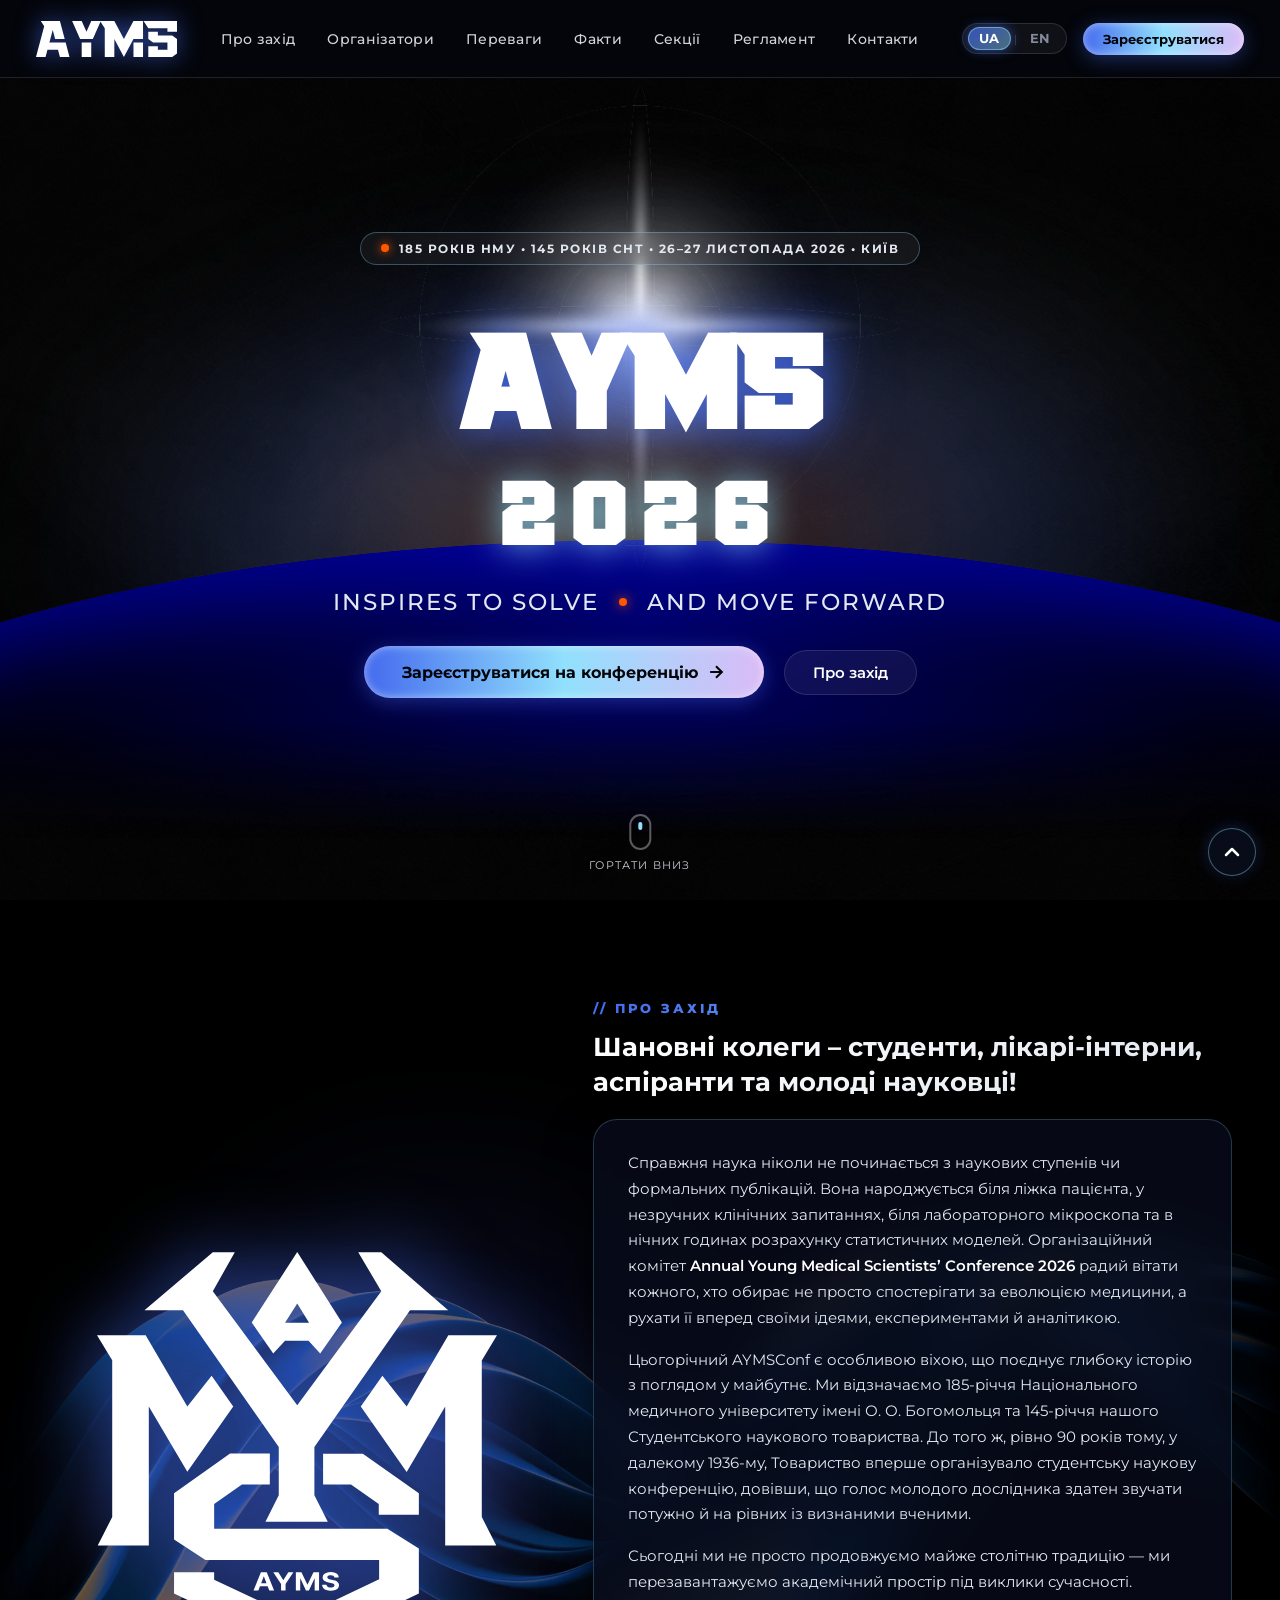
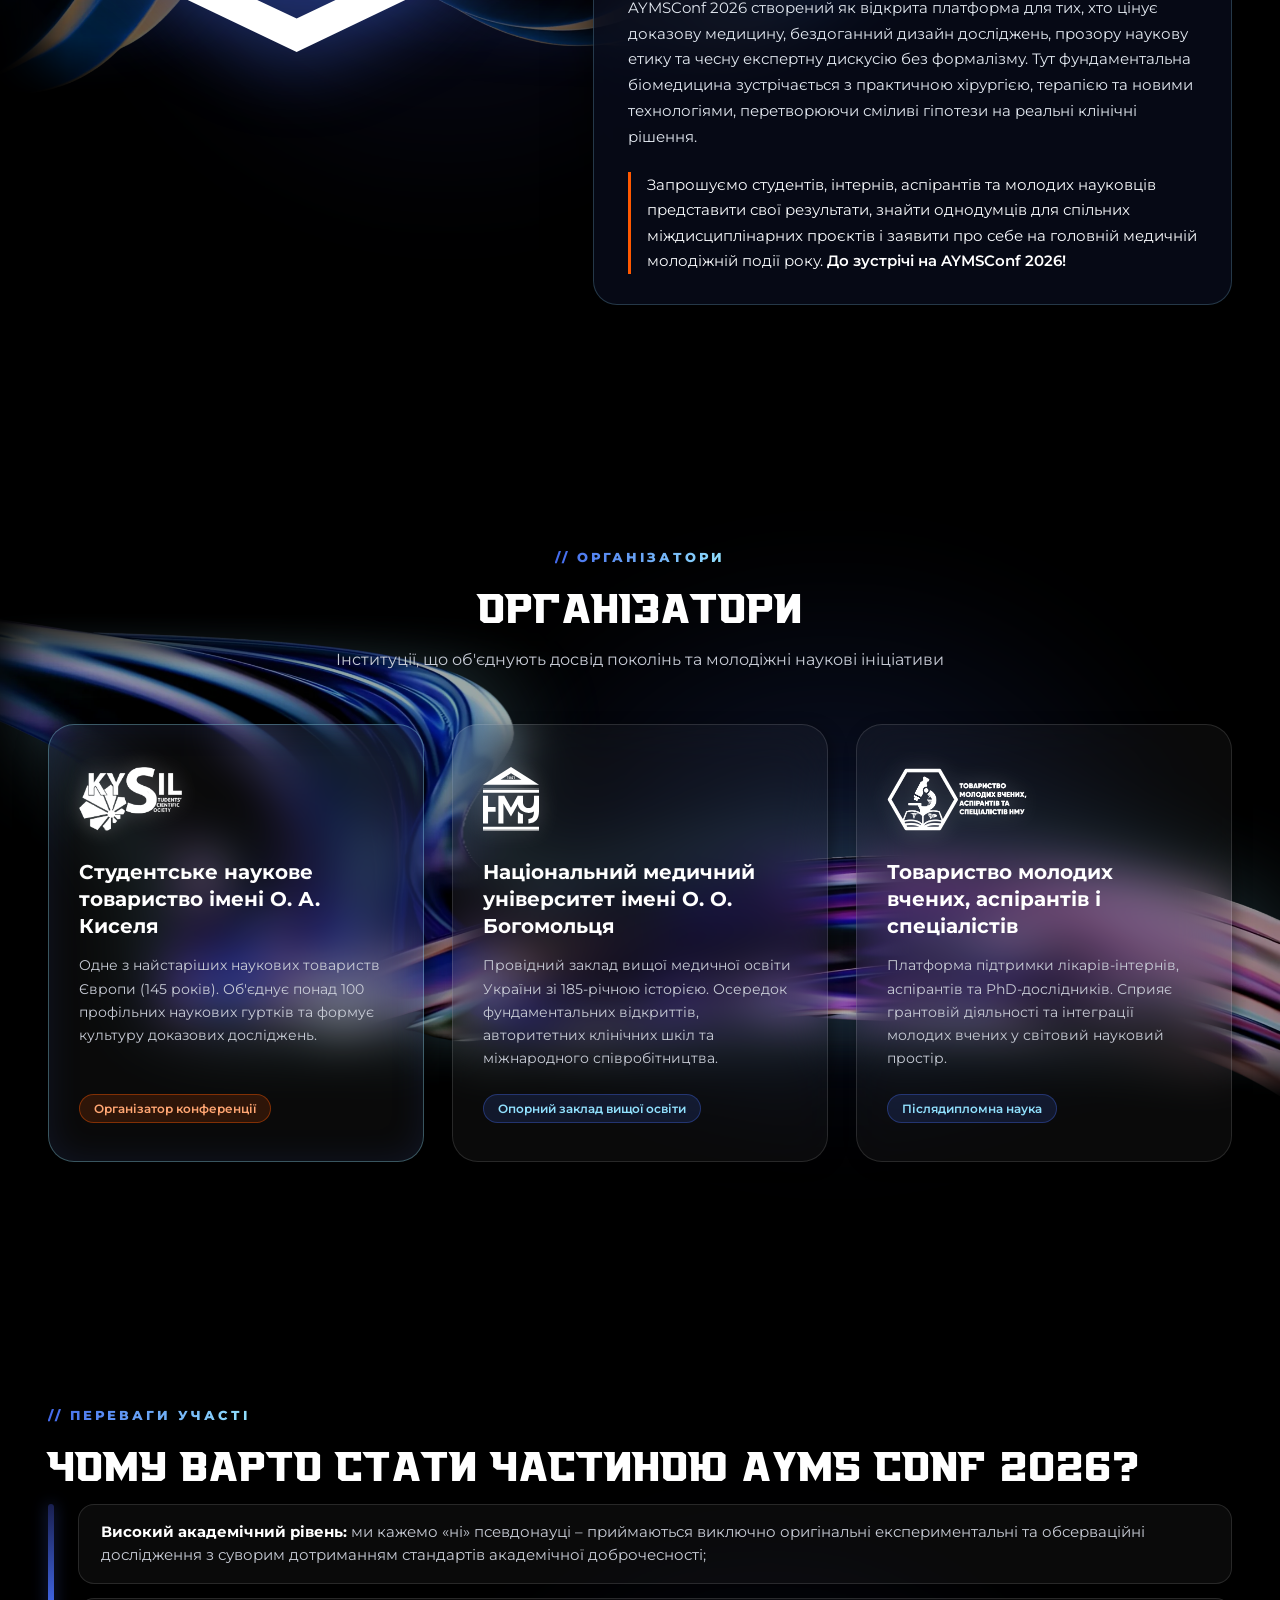
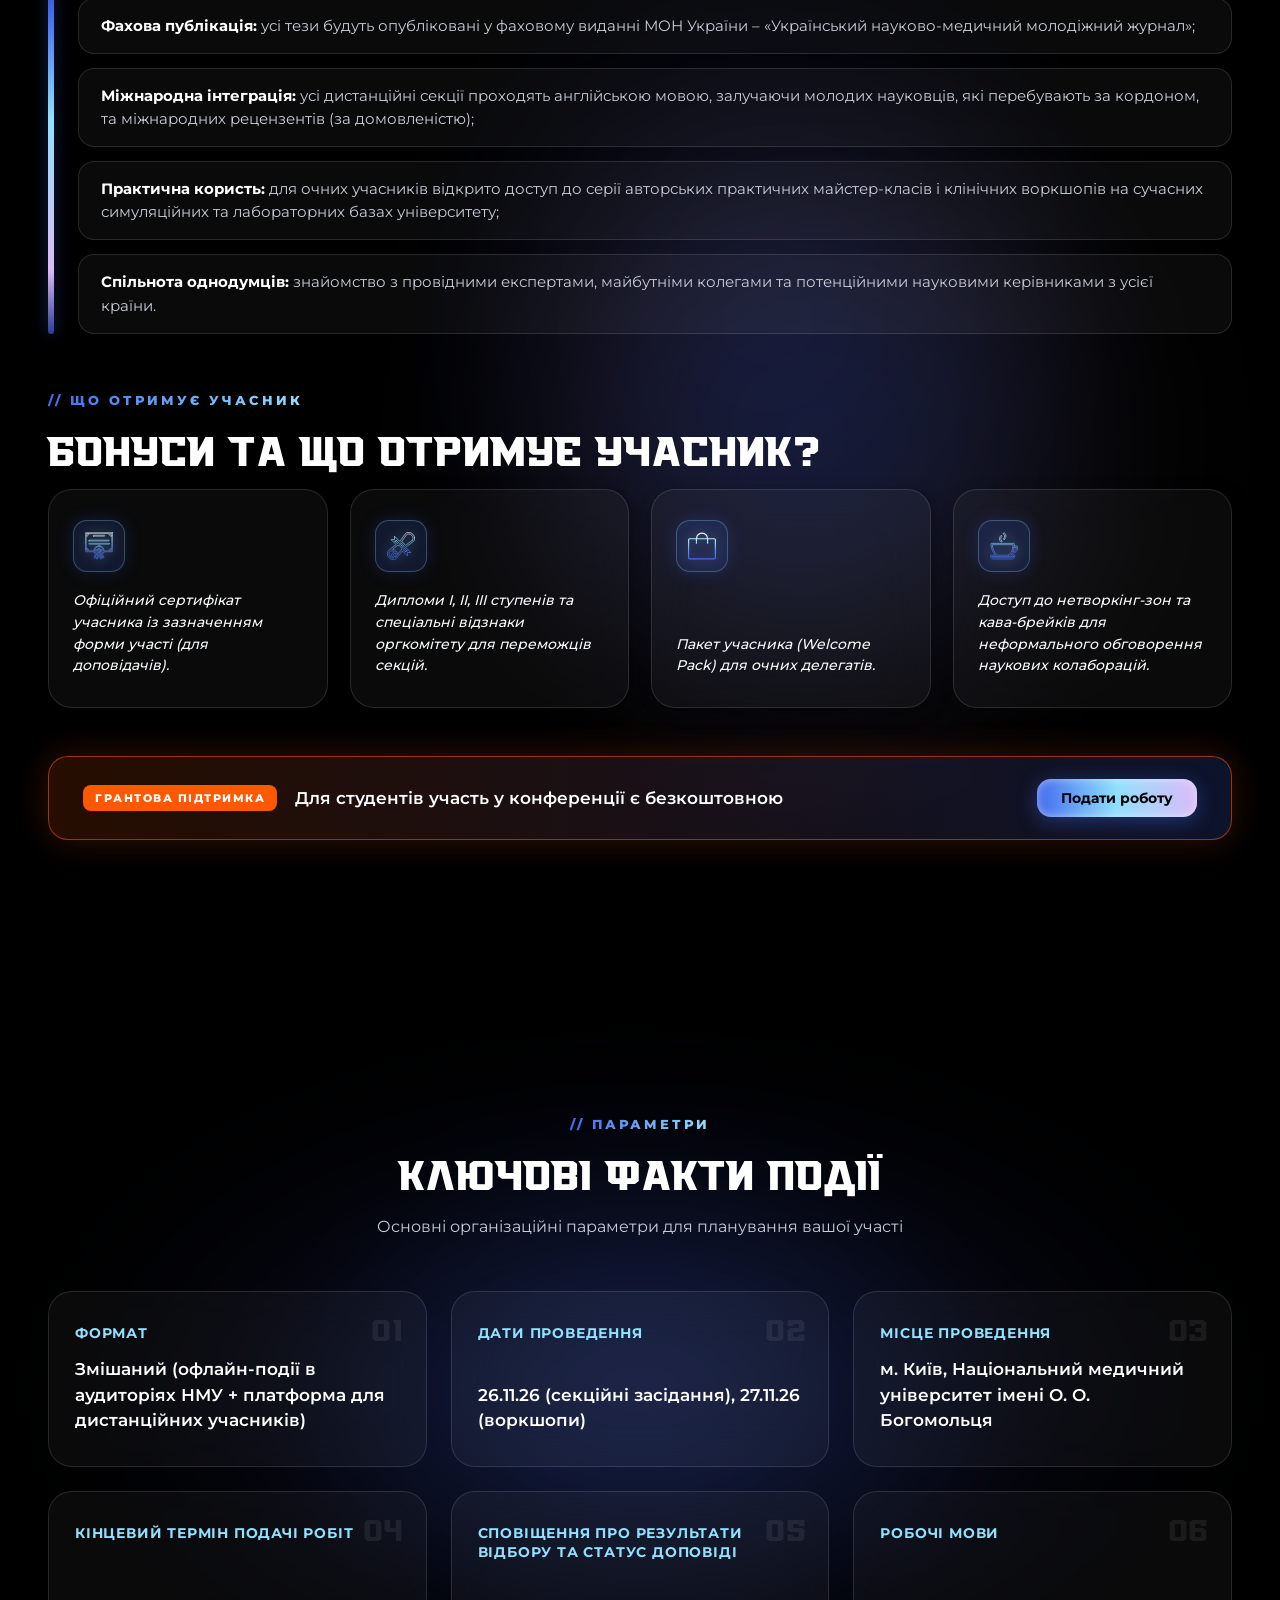
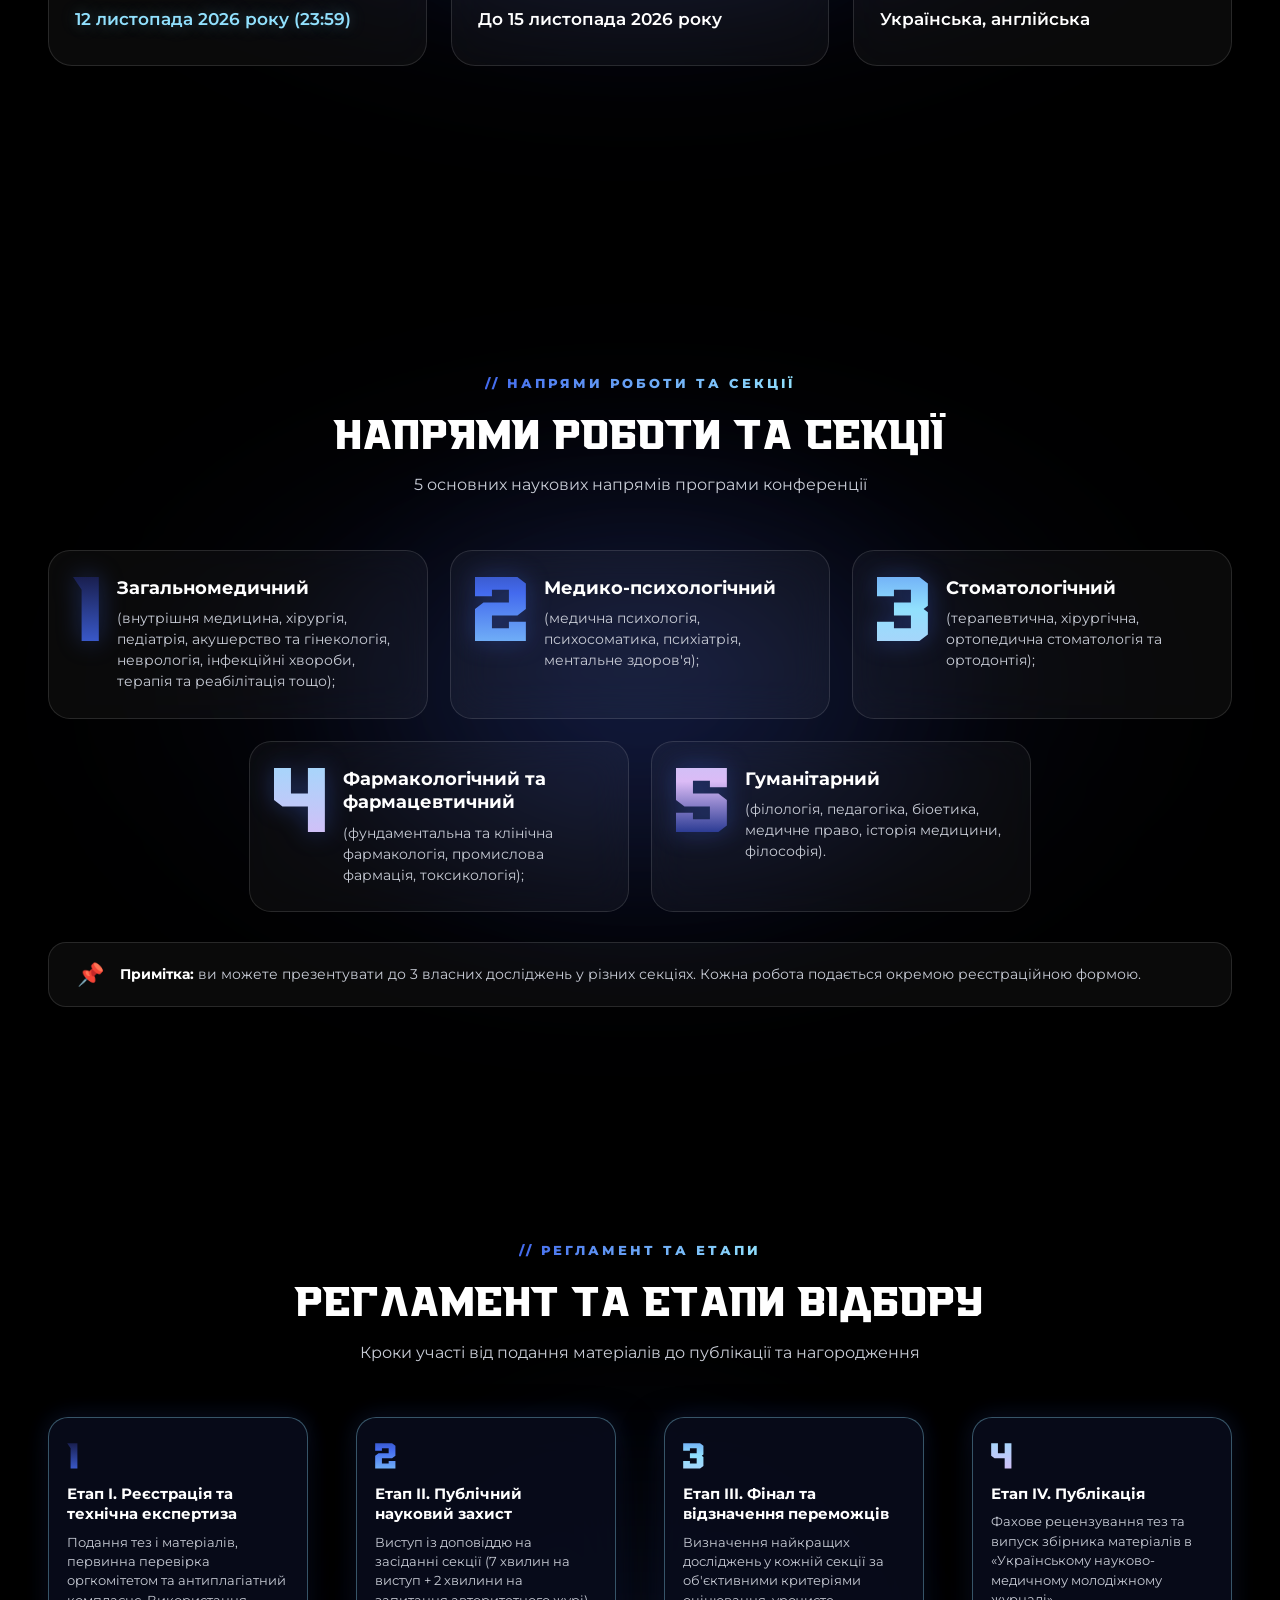
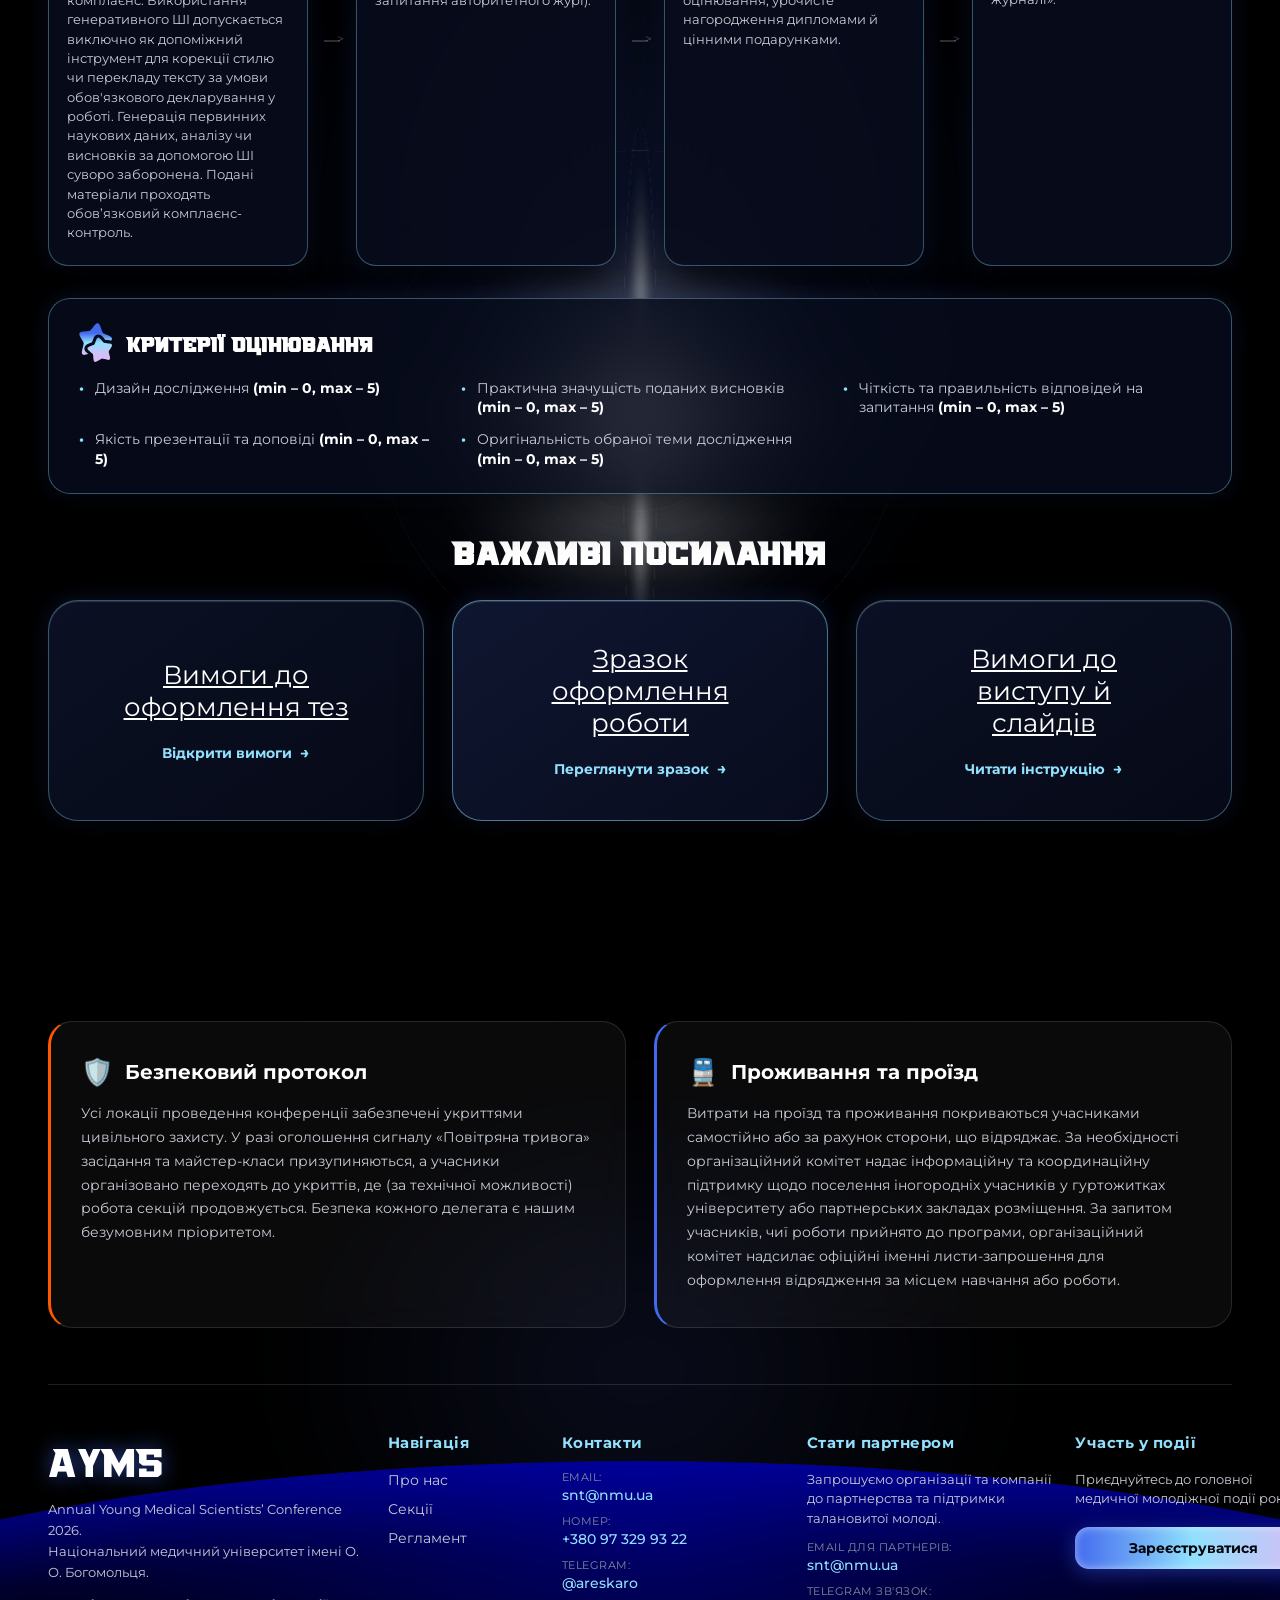
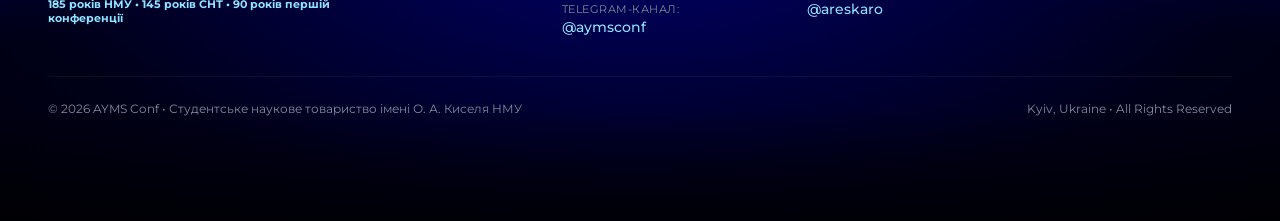
==== commit e188afc5: "fix(mobile-stages): eliminate vertical background cutoff and seam to the left of numbers 1-4" ====
--- a/index.html
+++ b/index.html
@@ -19,10 +19,10 @@
   </script>
   <title>AYMS Conf 2026 — Annual Young Medical Scientists’ Conference</title>
   <meta name="description" content="Офіційний сайт Annual Young Medical Scientists’ Conference 2026. 185-річчя НМУ імені О.О. Богомольця та 145-річчя СНТ імені О.А. Киселя. 26–27 листопада 2026 року, Київ.">
-  <link rel="icon" type="image/svg+xml" href="images/figma_raw/vector_41_223.svg?v=20261028_01">
+  <link rel="icon" type="image/svg+xml" href="images/figma_raw/vector_41_223.svg?v=20261028_02">
   <link rel="preload" href="fonts/FalconSportOne/FalconSportOne.woff2" as="font" type="font/woff2" crossorigin>
   <link rel="preload" href="fonts/Montserrat-VariableFont_wght.woff2" as="font" type="font/woff2" crossorigin>
-  <link rel="stylesheet" href="style.css?v=20261028_01">
+  <link rel="stylesheet" href="style.css?v=20261028_02">
 </head>
 <body class="desktop-view">
 
@@ -50,9 +50,9 @@
 <main class="site-container">
       <!-- 1. Hero Section -->
       <header id="m-hero" class="figma-section">
-        <img src="images/figma_sections/sec_1_hero.webp?v=20261028_01" alt="AYMS Conf 2026 - Головний екран" class="section-bg" width="1080" height="607" loading="eager" decoding="async">
+        <img src="images/figma_sections/sec_1_hero.webp?v=20261028_02" alt="AYMS Conf 2026 - Головний екран" class="section-bg" width="1080" height="607" loading="eager" decoding="async">
         <div class="vector-logo-overlay hero-nav-logo-overlay">
-          <img src="images/figma_raw/vector_41_223.svg?v=20261028_01" class="vector-logo-svg" alt="AYMS">
+          <img src="images/figma_raw/vector_41_223.svg?v=20261028_02" class="vector-logo-svg" alt="AYMS">
         </div>
         <nav class="nav-overlay" aria-label="Головне меню">
           <a href="#m-hero" class="hotspot hotspot-logo" aria-label="Логотип AYMS - На початок"></a>
@@ -70,9 +70,9 @@
 
       <!-- 2. About Section -->
       <section id="m-about" class="figma-section">
-        <img src="images/figma_sections/sec_2_about.webp?v=20261028_01" alt="Про захід — AYMS Conf 2026" class="section-bg" width="1080" height="1126" loading="eager" decoding="async">
+        <img src="images/figma_sections/sec_2_about.webp?v=20261028_02" alt="Про захід — AYMS Conf 2026" class="section-bg" width="1080" height="1126" loading="eager" decoding="async">
         <div class="vector-logo-overlay about-emblem-logo-overlay">
-          <img src="images/figma_raw/emblem_32_221.svg?v=20261028_01" class="vector-logo-svg" alt="AYMS Monogram">
+          <img src="images/figma_raw/emblem_32_221.svg?v=20261028_02" class="vector-logo-svg" alt="AYMS Monogram">
         </div>
         <div class="sr-only">
           <h2>Шановні колеги – студенти, лікарі-інтерни, аспіранти та молоді науковці!</h2>
@@ -85,7 +85,7 @@
 
       <!-- 3. Organizers Section -->
       <section id="m-organizers" class="figma-section">
-        <img src="images/figma_sections/sec_3_organizers.webp?v=20261028_01" alt="Організатори заходу" class="section-bg" width="1080" height="777" loading="eager" decoding="async">
+        <img src="images/figma_sections/sec_3_organizers.webp?v=20261028_02" alt="Організатори заходу" class="section-bg" width="1080" height="777" loading="eager" decoding="async">
         <div class="sr-only">
           <h2>Організатори</h2>
           <p>Національний медичний університет імені О. О. Богомольця</p>
@@ -96,7 +96,7 @@
 
       <!-- 4. Why Join & Bonuses Section -->
       <section id="m-why-join" class="figma-section">
-        <img src="images/figma_sections/sec_4_why_join.webp?v=20261028_01" alt="Чому варто стати частиною AYMS Conf 2026 та Бонуси" class="section-bg" width="1920" height="3749" loading="eager" decoding="async">
+        <img src="images/figma_sections/sec_4_why_join.webp?v=20261028_02" alt="Чому варто стати частиною AYMS Conf 2026 та Бонуси" class="section-bg" width="1920" height="3749" loading="eager" decoding="async">
         <div class="sr-only">
           <h2>ЧОМУ ВАРТО СТАТИ ЧАСТИНОЮ AYMS CONF 2026?</h2>
           <ul>
@@ -118,7 +118,7 @@
 
       <!-- 5. Key Facts Section -->
       <section id="m-key-facts" class="figma-section">
-        <img src="images/figma_sections/sec_5_key_facts.webp?v=20261028_01" alt="Ключові факти події" class="section-bg" width="1920" height="2236" loading="eager" decoding="async">
+        <img src="images/figma_sections/sec_5_key_facts.webp?v=20261028_02" alt="Ключові факти події" class="section-bg" width="1920" height="2236" loading="eager" decoding="async">
         <div class="sr-only">
           <h2>КЛЮЧОВІ ФАКТИ ПОДІЇ</h2>
           <dl>
@@ -138,7 +138,7 @@
 
       <!-- 6. Sections / Tracks Section -->
       <section id="m-sections" class="figma-section">
-        <img src="images/figma_sections/sec_6_sections.webp?v=20261028_01" alt="Наукові напрямки та секції" class="section-bg" width="1920" height="2804" loading="eager" decoding="async">
+        <img src="images/figma_sections/sec_6_sections.webp?v=20261028_02" alt="Наукові напрямки та секції" class="section-bg" width="1920" height="2804" loading="eager" decoding="async">
         <div class="sr-only">
           <h2>НАУКОВІ НАПРЯМКИ ТА СЕКЦІЇ</h2>
           <ol>
@@ -160,7 +160,7 @@
 
       <!-- 7. Stages, Selection & Criteria Section -->
       <section id="m-stages" class="figma-section">
-        <img src="images/figma_sections/sec_7_stages.webp?v=20261028_01" alt="Регламент та етапи конференції" class="section-bg" width="1920" height="2567" loading="eager" decoding="async">
+        <img src="images/figma_sections/sec_7_stages.webp?v=20261028_02" alt="Регламент та етапи конференції" class="section-bg" width="1920" height="2567" loading="eager" decoding="async">
         <div class="criteria-hotspots-overlay" aria-label="Вимоги та зразки">
           <button type="button" class="hotspot hotspot-theses" id="btn-m-open-theses" aria-label="Відкрити вимоги до оформлення тез" title="Вимоги до оформлення тез"></button>
           <button type="button" class="hotspot hotspot-sample" id="btn-m-open-sample" aria-label="Відкрити зразок оформлення роботи" title="Зразок оформлення роботи"></button>
@@ -179,7 +179,7 @@
 
       <!-- 8. Logistics, Security & Contacts Footer -->
       <footer id="m-footer" class="figma-section">
-        <img src="images/figma_sections/sec_8_footer.webp?v=20261028_01" alt="Контакти, безпековий протокол та локація" class="section-bg" width="1080" height="1639" loading="eager" decoding="async">
+        <img src="images/figma_sections/sec_8_footer.webp?v=20261028_02" alt="Контакти, безпековий протокол та локація" class="section-bg" width="1080" height="1639" loading="eager" decoding="async">
         <div class="footer-hotspots-overlay" aria-label="Контакти та навігація футера">
           <a href="#m-about" class="hotspot hotspot-footer-about" title="Про нас" aria-label="Перейти до Про нас"></a>
           <a href="#m-sections" class="hotspot hotspot-footer-sections" title="Секції" aria-label="Перейти до Секції"></a>
@@ -220,9 +220,9 @@
 <main class="site-container">
       <!-- 1. Hero Section -->
       <header id="m-en-hero" class="figma-section">
-        <img src="images/figma_sections_en/sec_1_hero.webp?v=20261028_01" alt="AYMS Conf 2026 - Hero" class="section-bg" width="1080" height="607" loading="eager" decoding="async">
+        <img src="images/figma_sections_en/sec_1_hero.webp?v=20261028_02" alt="AYMS Conf 2026 - Hero" class="section-bg" width="1080" height="607" loading="eager" decoding="async">
         <div class="vector-logo-overlay hero-nav-logo-overlay">
-          <img src="images/figma_raw/vector_41_223.svg?v=20261028_01" class="vector-logo-svg" alt="AYMS">
+          <img src="images/figma_raw/vector_41_223.svg?v=20261028_02" class="vector-logo-svg" alt="AYMS">
         </div>
         <nav class="nav-overlay" aria-label="Main menu">
           <a href="#m-en-hero" class="hotspot hotspot-logo" aria-label="AYMS Logo - Top"></a>
@@ -240,9 +240,9 @@
 
       <!-- 2. About Section -->
       <section id="m-en-about" class="figma-section">
-        <img src="images/figma_sections_en/sec_2_about.webp?v=20261028_01" alt="About the Conference — AYMS Conf 2026" class="section-bg" width="1080" height="1126" loading="eager" decoding="async">
+        <img src="images/figma_sections_en/sec_2_about.webp?v=20261028_02" alt="About the Conference — AYMS Conf 2026" class="section-bg" width="1080" height="1126" loading="eager" decoding="async">
         <div class="vector-logo-overlay about-emblem-logo-overlay">
-          <img src="images/figma_raw/emblem_32_221.svg?v=20261028_01" class="vector-logo-svg" alt="AYMS Monogram">
+          <img src="images/figma_raw/emblem_32_221.svg?v=20261028_02" class="vector-logo-svg" alt="AYMS Monogram">
         </div>
         <div class="sr-only">
           <h2>Dear colleagues – students, medical interns, PhD candidates, and young scientists!</h2>
@@ -255,7 +255,7 @@
 
       <!-- 3. Organizers Section -->
       <section id="m-en-organizers" class="figma-section">
-        <img src="images/figma_sections_en/sec_3_organizers.webp?v=20261028_01" alt="Organizers" class="section-bg" width="1080" height="777" loading="eager" decoding="async">
+        <img src="images/figma_sections_en/sec_3_organizers.webp?v=20261028_02" alt="Organizers" class="section-bg" width="1080" height="777" loading="eager" decoding="async">
         <div class="sr-only">
           <h2>Organizers</h2>
           <p>Bogomolets National Medical University</p>
@@ -266,7 +266,7 @@
 
       <!-- 4. Why Join & Bonuses Section -->
       <section id="m-en-why-join" class="figma-section">
-        <img src="images/figma_sections_en/sec_4_why_join.webp?v=20261028_01" alt="Why Join AYMS Conf 2026 & Participant Bonuses" class="section-bg" width="1080" height="2108" loading="eager" decoding="async">
+        <img src="images/figma_sections_en/sec_4_why_join.webp?v=20261028_02" alt="Why Join AYMS Conf 2026 & Participant Bonuses" class="section-bg" width="1080" height="2108" loading="eager" decoding="async">
         <div class="sr-only">
           <h2>WHY BECOME PART OF AYMS CONF 2026?</h2>
           <ul>
@@ -289,7 +289,7 @@
 
       <!-- 5. Key Facts Section -->
       <section id="m-en-key-facts" class="figma-section">
-        <img src="images/figma_sections_en/sec_5_key_facts.webp?v=20261028_01" alt="Key Event Facts" class="section-bg" width="1080" height="1257" loading="eager" decoding="async">
+        <img src="images/figma_sections_en/sec_5_key_facts.webp?v=20261028_02" alt="Key Event Facts" class="section-bg" width="1080" height="1257" loading="eager" decoding="async">
         <div class="sr-only">
           <h2>KEY EVENT FACTS</h2>
           <p><strong>Format:</strong> Hybrid (in-person events in NMU halls + online platform for remote participants)</p>
@@ -303,7 +303,7 @@
 
       <!-- 6. Sections / Tracks Section -->
       <section id="m-en-sections" class="figma-section">
-        <img src="images/figma_sections_en/sec_6_sections.webp?v=20261028_01" alt="Scientific Tracks & Sections" class="section-bg" width="1080" height="1092" loading="eager" decoding="async">
+        <img src="images/figma_sections_en/sec_6_sections.webp?v=20261028_02" alt="Scientific Tracks & Sections" class="section-bg" width="1080" height="1092" loading="eager" decoding="async">
         <div class="sr-only">
           <h2>SCIENTIFIC TRACKS & SECTIONS</h2>
           <ol>
@@ -318,7 +318,7 @@
 
       <!-- 7. Stages, Selection & Criteria Section -->
       <section id="m-en-stages" class="figma-section">
-        <img src="images/figma_sections_en/sec_7_stages.webp?v=20261028_01" alt="Timeline & Evaluation Criteria" class="section-bg" width="1080" height="2372" loading="eager" decoding="async">
+        <img src="images/figma_sections_en/sec_7_stages.webp?v=20261028_02" alt="Timeline & Evaluation Criteria" class="section-bg" width="1080" height="2372" loading="eager" decoding="async">
         <div class="criteria-hotspots-overlay" aria-label="Requirements and sample links">
           <button type="button" class="hotspot hotspot-theses" id="btn-en-m-open-theses" data-modal="theses" aria-label="Open abstract formatting rules" title="Abstract Formatting Rules"></button>
           <button type="button" class="hotspot hotspot-sample" id="btn-en-m-open-sample" data-modal="sample" aria-label="Open sample abstract template" title="Sample Abstract Template"></button>
@@ -345,7 +345,7 @@
 
       <!-- 8. Logistics, Security & Contacts Footer -->
       <footer id="m-en-footer" class="figma-section">
-        <img src="images/figma_sections_en/sec_8_footer.webp?v=20261028_01" alt="Safety, Logistics and Contacts" class="section-bg" width="1080" height="1639" loading="eager" decoding="async">
+        <img src="images/figma_sections_en/sec_8_footer.webp?v=20261028_02" alt="Safety, Logistics and Contacts" class="section-bg" width="1080" height="1639" loading="eager" decoding="async">
         <div class="footer-hotspots-overlay" aria-label="Footer navigation and contacts">
           <a href="#m-en-about" class="hotspot hotspot-footer-about" title="About Us" aria-label="Go to About Us"></a>
           <a href="#m-en-sections" class="hotspot hotspot-footer-sections" title="Tracks" aria-label="Go to Tracks"></a>
@@ -388,7 +388,7 @@
     <header class="desktop-navbar" id="desktop-nav">
       <div class="nav-container">
         <a href="#hero" class="nav-brand" aria-label="Головна AYMS 2026">
-          <img src="images/figma_raw/vector_41_223.svg?v=20261028_01" alt="AYMS" class="nav-logo-img">
+          <img src="images/figma_raw/vector_41_223.svg?v=20261028_02" alt="AYMS" class="nav-logo-img">
         </a>
 
         <nav class="nav-links" aria-label="Головна навігація">
@@ -441,7 +441,7 @@
         <div class="hero-celestial-sphere"></div>
         
         <!-- Designer Center Lens Flare -->
-        <img src="images/figma_raw/blik_lens_flare.webp?v=20261028_01" alt="" class="hero-lens-flare-img" aria-hidden="true" fetchpriority="high" decoding="async">
+        <img src="images/figma_raw/blik_lens_flare.webp?v=20261028_02" alt="" class="hero-lens-flare-img" aria-hidden="true" fetchpriority="high" decoding="async">
 
         <div class="hero-content-wrapper">
           <div class="hero-anniversary-badge">
@@ -482,14 +482,14 @@
       <!-- ==================== 2. ABOUT SECTION (Full Letter + Monogram + Ribbon) ==================== -->
       <section id="about" class="vh-section section-about">
         <!-- Designer's 3D Blue Wave Ribbon 1 (Horizontal Seamless) -->
-        <img src="images/figma_raw/blue_wave_horizontal.webp?v=20261028_01" alt="" class="about-wave-horizontal" aria-hidden="true" loading="lazy" decoding="async">
+        <img src="images/figma_raw/blue_wave_horizontal.webp?v=20261028_02" alt="" class="about-wave-horizontal" aria-hidden="true" loading="lazy" decoding="async">
         <div class="section-bg-concrete-overlay"></div>
 
         <div class="section-container about-grid">
           <!-- Left: Clean Designer Monogram Emblem (No oval ring or extra stat boxes) -->
           <div class="about-visual-column">
             <div class="emblem-card-glow">
-              <img src="images/figma_raw/emblem_32_221.svg?v=20261028_01" alt="AYMS Emblem" class="about-monogram-img" loading="lazy" decoding="async">
+              <img src="images/figma_raw/emblem_32_221.svg?v=20261028_02" alt="AYMS Emblem" class="about-monogram-img" loading="lazy" decoding="async">
             </div>
           </div>
 
@@ -522,7 +522,7 @@
       <!-- ==================== 3. ORGANIZERS SECTION (100vh) ==================== -->
       <section id="organizers" class="vh-section section-organizers">
         <!-- 3D Wave Ribbon 2 (Horizontal Seamless) -->
-        <img src="images/figma_raw/wave_ribbon_2_horizontal.webp?v=20261028_01" alt="" class="org-wave-horizontal" aria-hidden="true" loading="lazy" decoding="async">
+        <img src="images/figma_raw/wave_ribbon_2_horizontal.webp?v=20261028_02" alt="" class="org-wave-horizontal" aria-hidden="true" loading="lazy" decoding="async">
         <div class="section-bg-concrete-overlay"></div>
 
         <div class="section-container">
@@ -536,7 +536,7 @@
             <!-- Card 1: SNT Kysil -->
             <div class="organizer-glass-card highlight-card">
               <div class="org-logo-wrapper">
-                <img src="images/PhotoRoom-20230828_175059.png?v=20261028_01" alt="СНТ імені О.А. Киселя" class="org-logo-img" loading="lazy" decoding="async">
+                <img src="images/PhotoRoom-20230828_175059.png?v=20261028_02" alt="СНТ імені О.А. Киселя" class="org-logo-img" loading="lazy" decoding="async">
               </div>
               <h3 class="org-card-title" data-i18n="org_card2_title">Студентське наукове товариство імені О. А. Киселя</h3>
               <p class="org-card-desc" data-i18n="org_card2_desc">
@@ -549,7 +549,7 @@
             <!-- Card 2: NMU -->
             <div class="organizer-glass-card">
               <div class="org-logo-wrapper">
-                <img src="images/figma_raw/logo_nmu_card.svg?v=20261028_01" alt="НМУ імені О.О. Богомольця" class="org-logo-svg" loading="lazy" decoding="async">
+                <img src="images/figma_raw/logo_nmu_card.svg?v=20261028_02" alt="НМУ імені О.О. Богомольця" class="org-logo-svg" loading="lazy" decoding="async">
               </div>
               <h3 class="org-card-title" data-i18n="org_card1_title">Національний медичний університет імені О. О. Богомольця</h3>
               <p class="org-card-desc" data-i18n="org_card1_desc">
@@ -562,7 +562,7 @@
             <!-- Card 3: TMV -->
             <div class="organizer-glass-card">
               <div class="org-logo-wrapper">
-                <img src="images/figma_raw/tmv_logo_card.png?v=20261028_01" alt="Товариство молодих вчених, аспірантів і спеціалістів" class="org-logo-img" loading="lazy" decoding="async">
+                <img src="images/figma_raw/tmv_logo_card.png?v=20261028_02" alt="Товариство молодих вчених, аспірантів і спеціалістів" class="org-logo-img" loading="lazy" decoding="async">
               </div>
               <h3 class="org-card-title" data-i18n="org_card3_title">Товариство молодих вчених, аспірантів і спеціалістів</h3>
               <p class="org-card-desc" data-i18n="org_card3_desc">
@@ -1006,7 +1006,7 @@
     </div>
   </div>
 
-  <script src="translations.js?v=20261028_01" defer></script>
-  <script src="script.js?v=20261028_01" defer></script>
+  <script src="translations.js?v=20261028_02" defer></script>
+  <script src="script.js?v=20261028_02" defer></script>
 </body>
 </html>
--- a/style.css
+++ b/style.css
@@ -488,7 +488,7 @@
   left: 0;
   width: 100%;
   height: 100%;
-  background: url('images/figma_raw/hero_smokey_atmosphere.webp?v=20261028_01') no-repeat center center;
+  background: url('images/figma_raw/hero_smokey_atmosphere.webp?v=20261028_02') no-repeat center center;
   background-size: cover;
   opacity: 0.30;
   mix-blend-mode: screen;
@@ -2664,7 +2664,7 @@
     content: '';
     position: fixed;
     inset: 0;
-    background: url('images/figma_raw/concrete_texture_bg.webp?v=20261028_01') no-repeat center center;
+    background: url('images/figma_raw/concrete_texture_bg.webp?v=20261028_02') no-repeat center center;
     background-size: cover;
     opacity: 0.04;
     pointer-events: none;
@@ -3306,7 +3306,7 @@
   width: 44.5%;
   background:
     linear-gradient(180deg, rgba(10, 14, 28, 0.78) 0%, rgba(4, 6, 14, 0.84) 100%),
-    url('images/figma_raw/concrete_texture_bg.webp?v=20261028_01') center/cover no-repeat;
+    url('images/figma_raw/concrete_texture_bg.webp?v=20261028_02') center/cover no-repeat;
   border: 1px solid rgba(255, 255, 255, 0.25);
   border-radius: clamp(10px, 2.6vw, 22px);
   pointer-events: none;
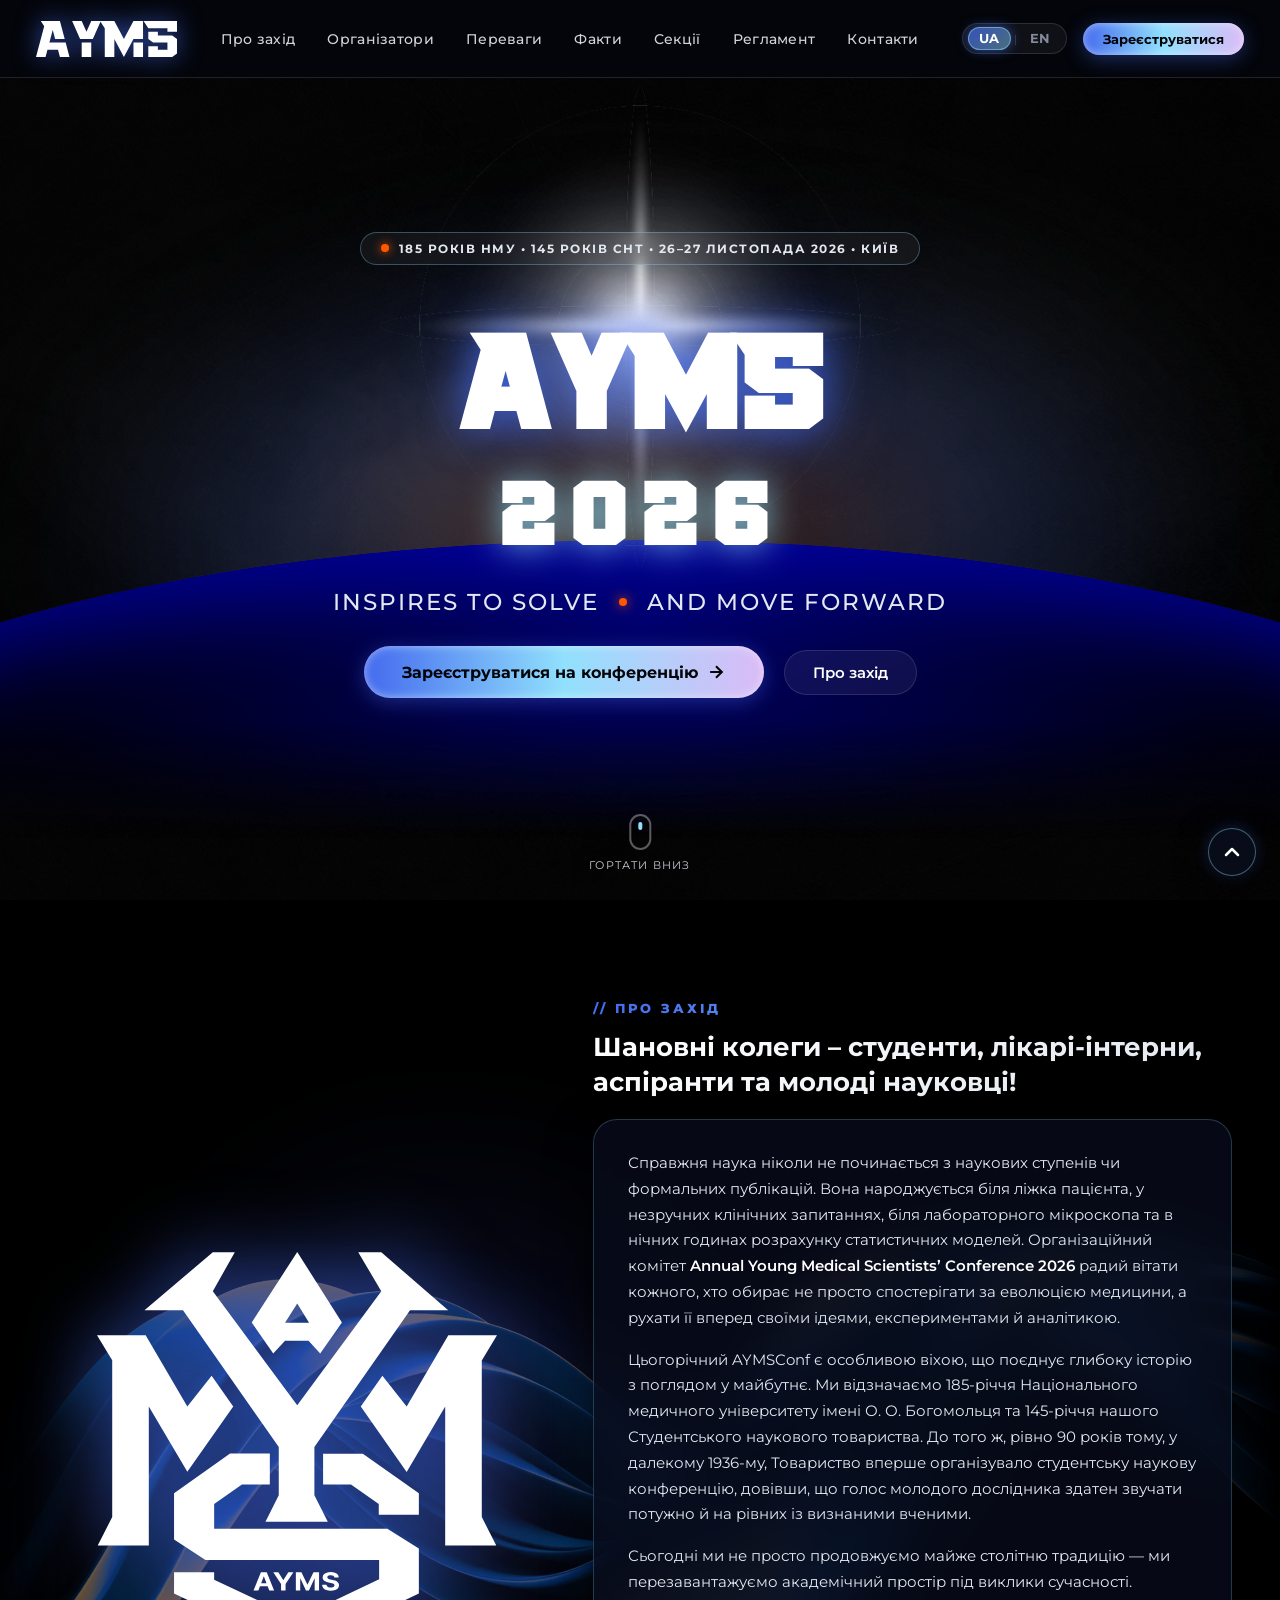
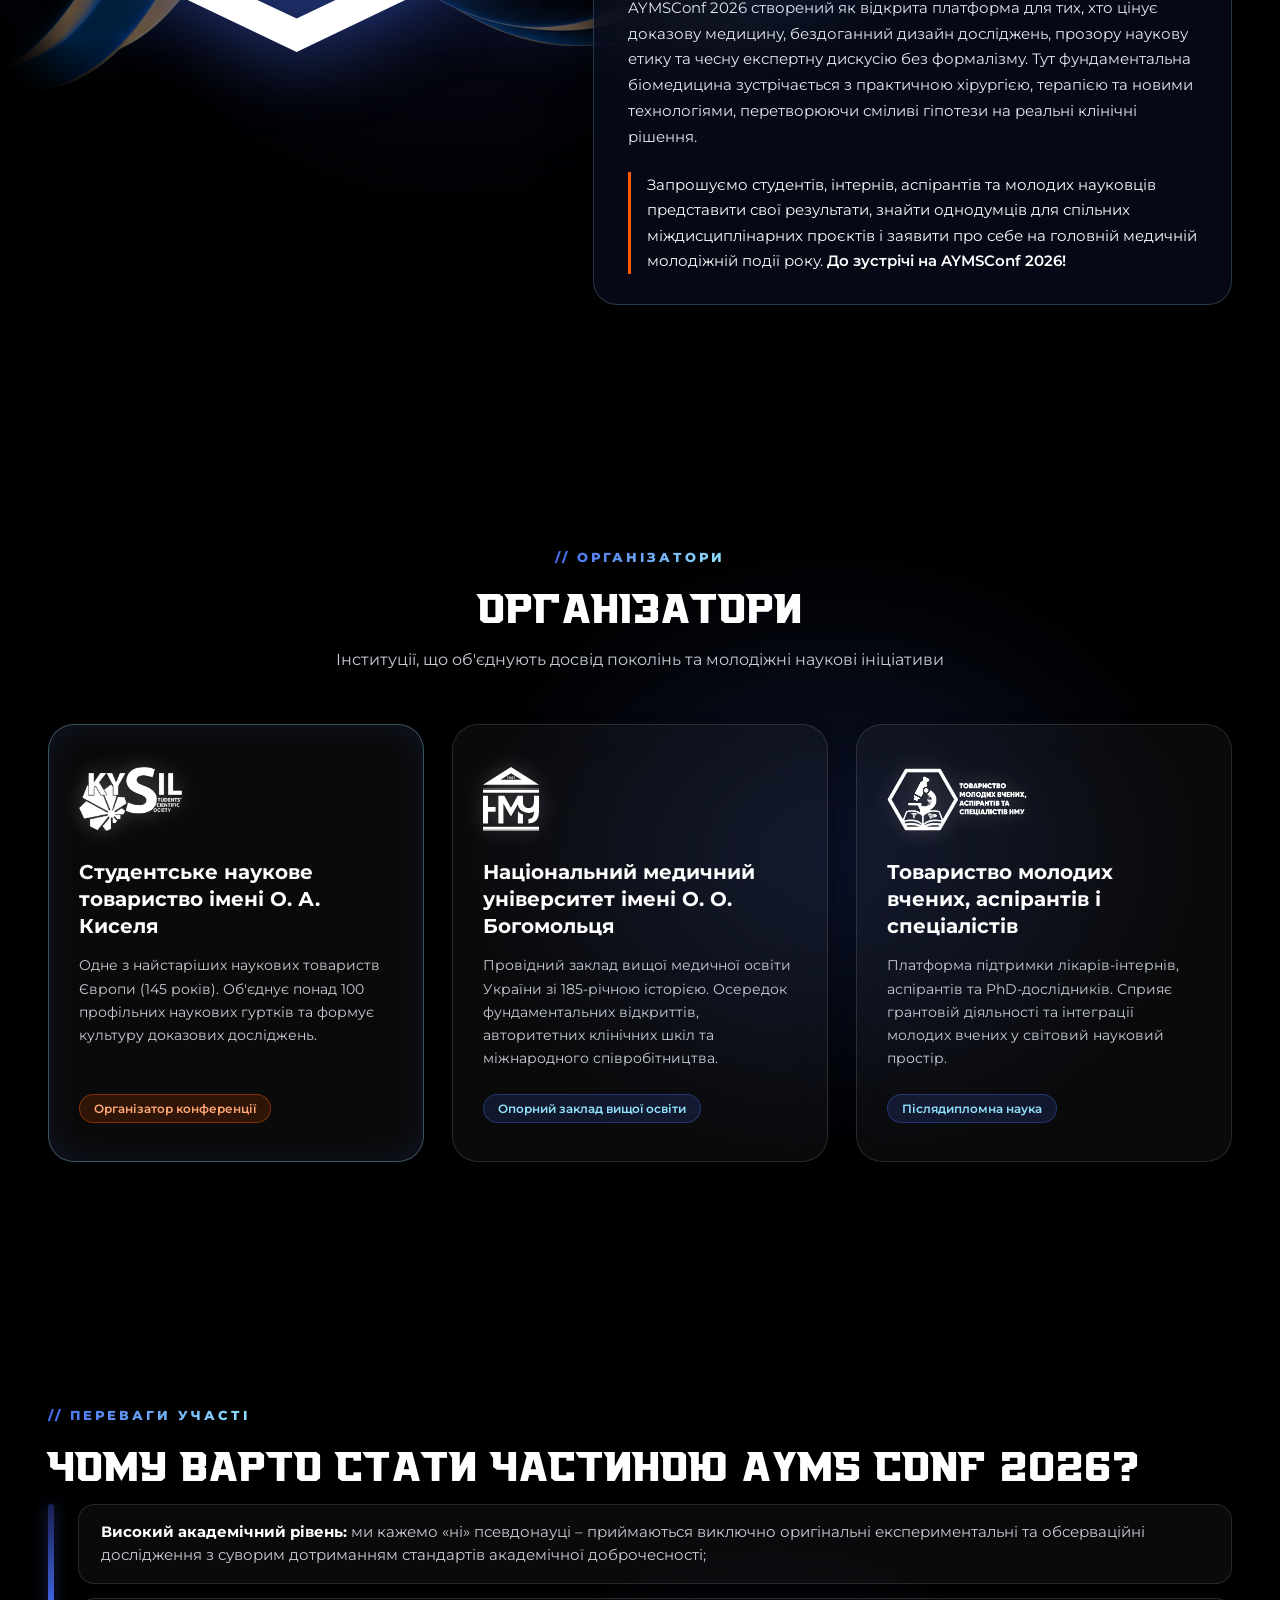
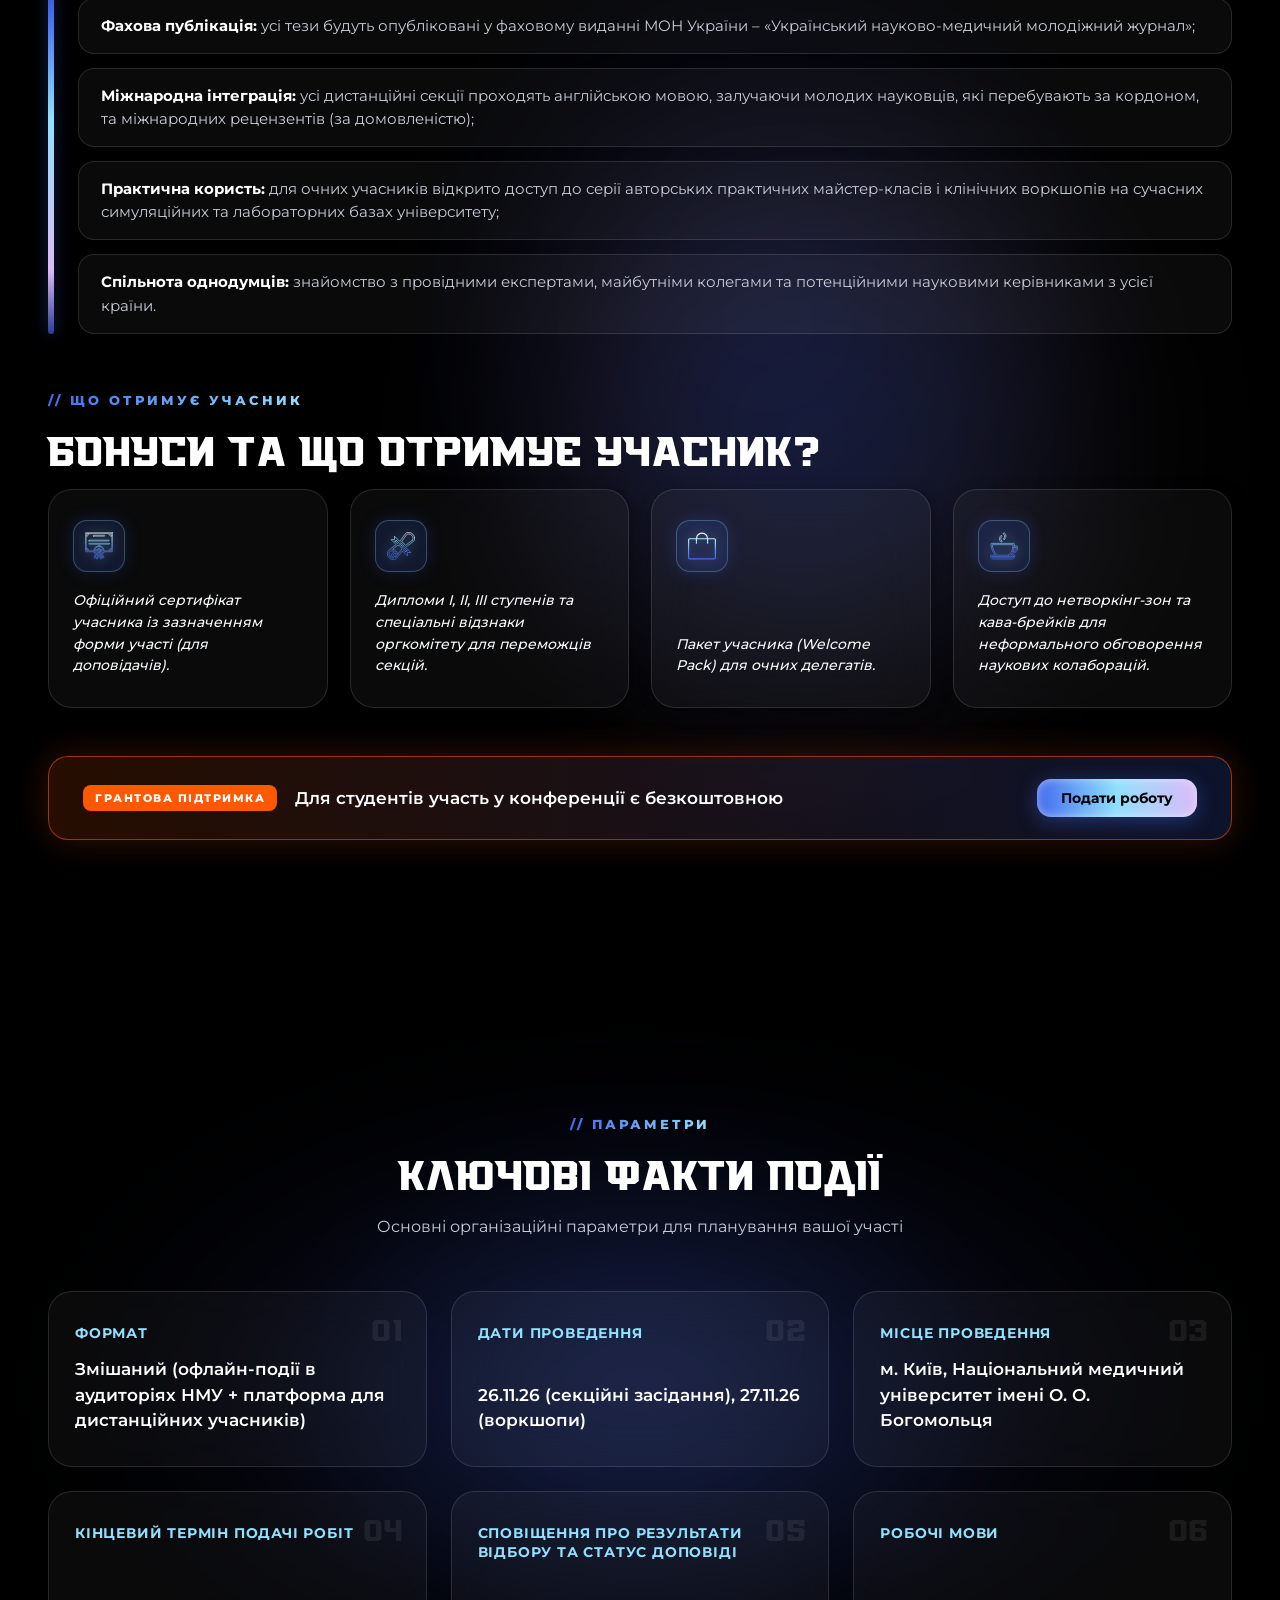
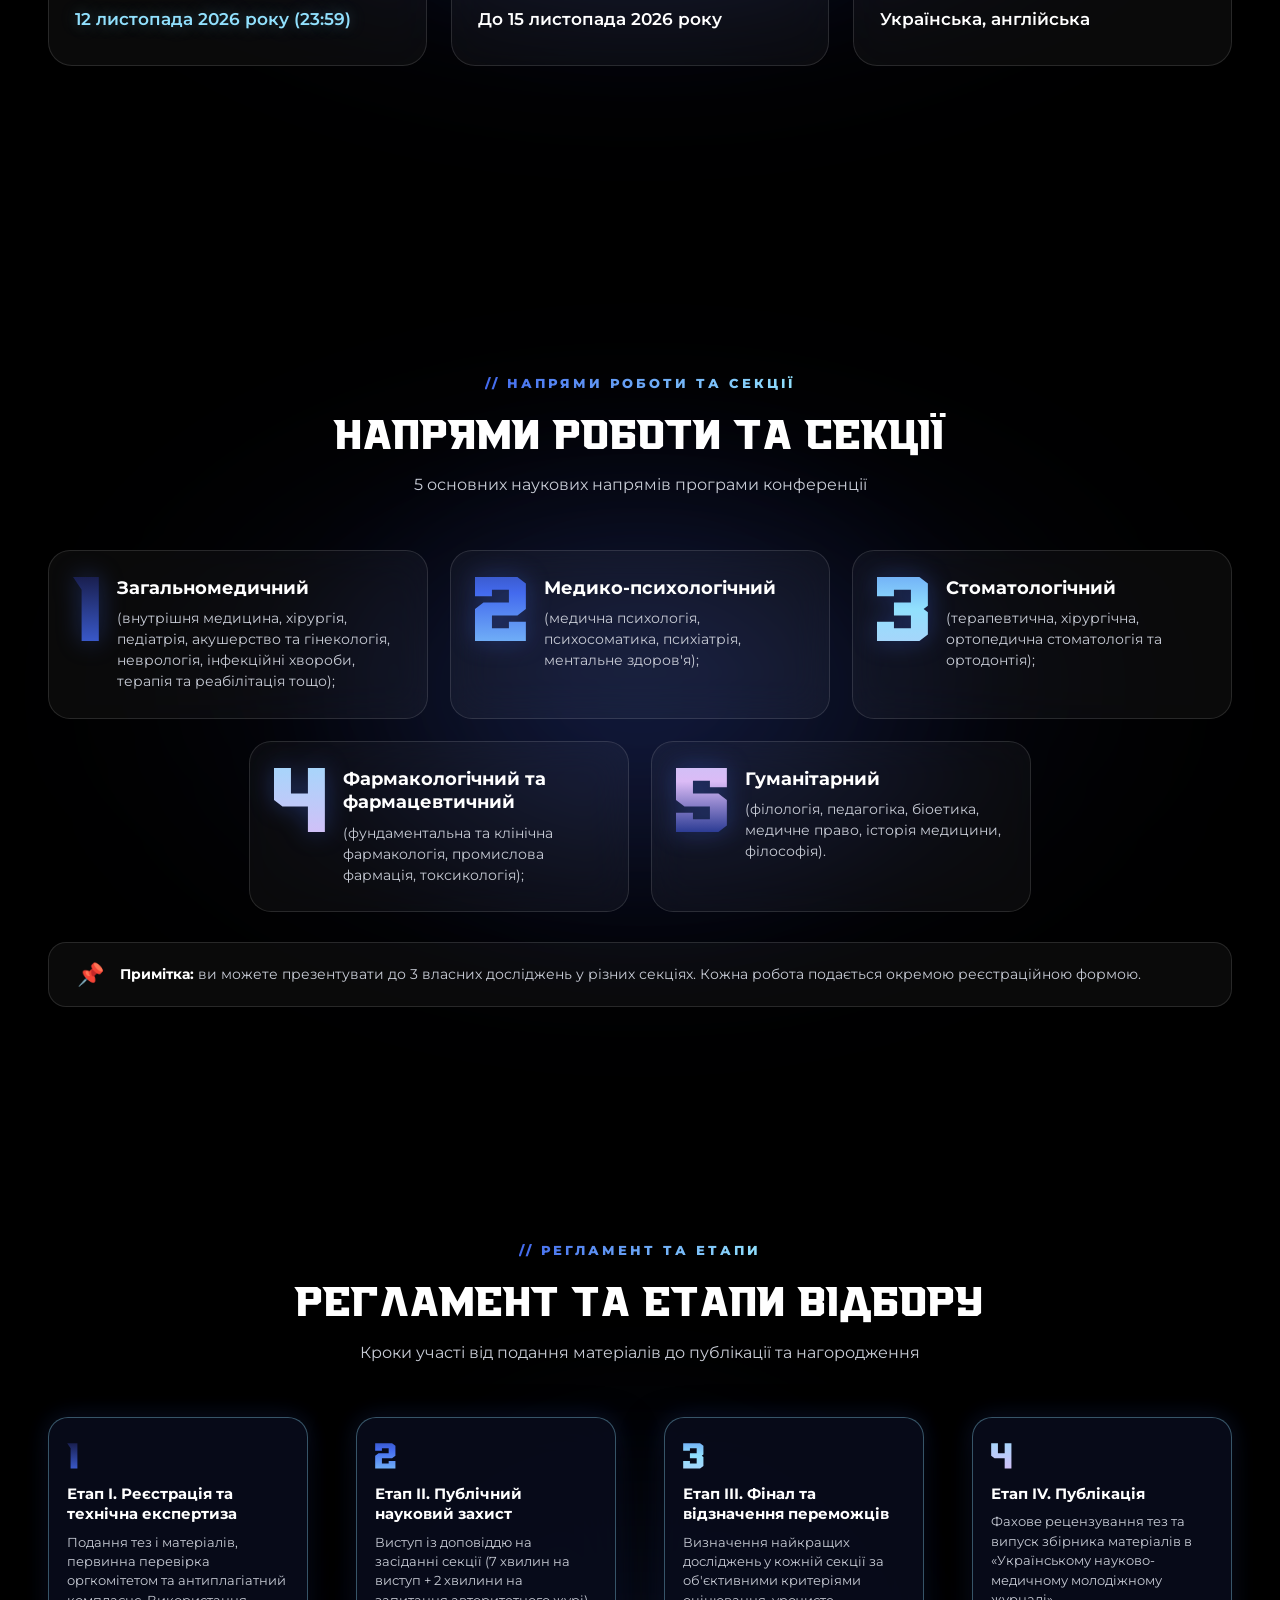
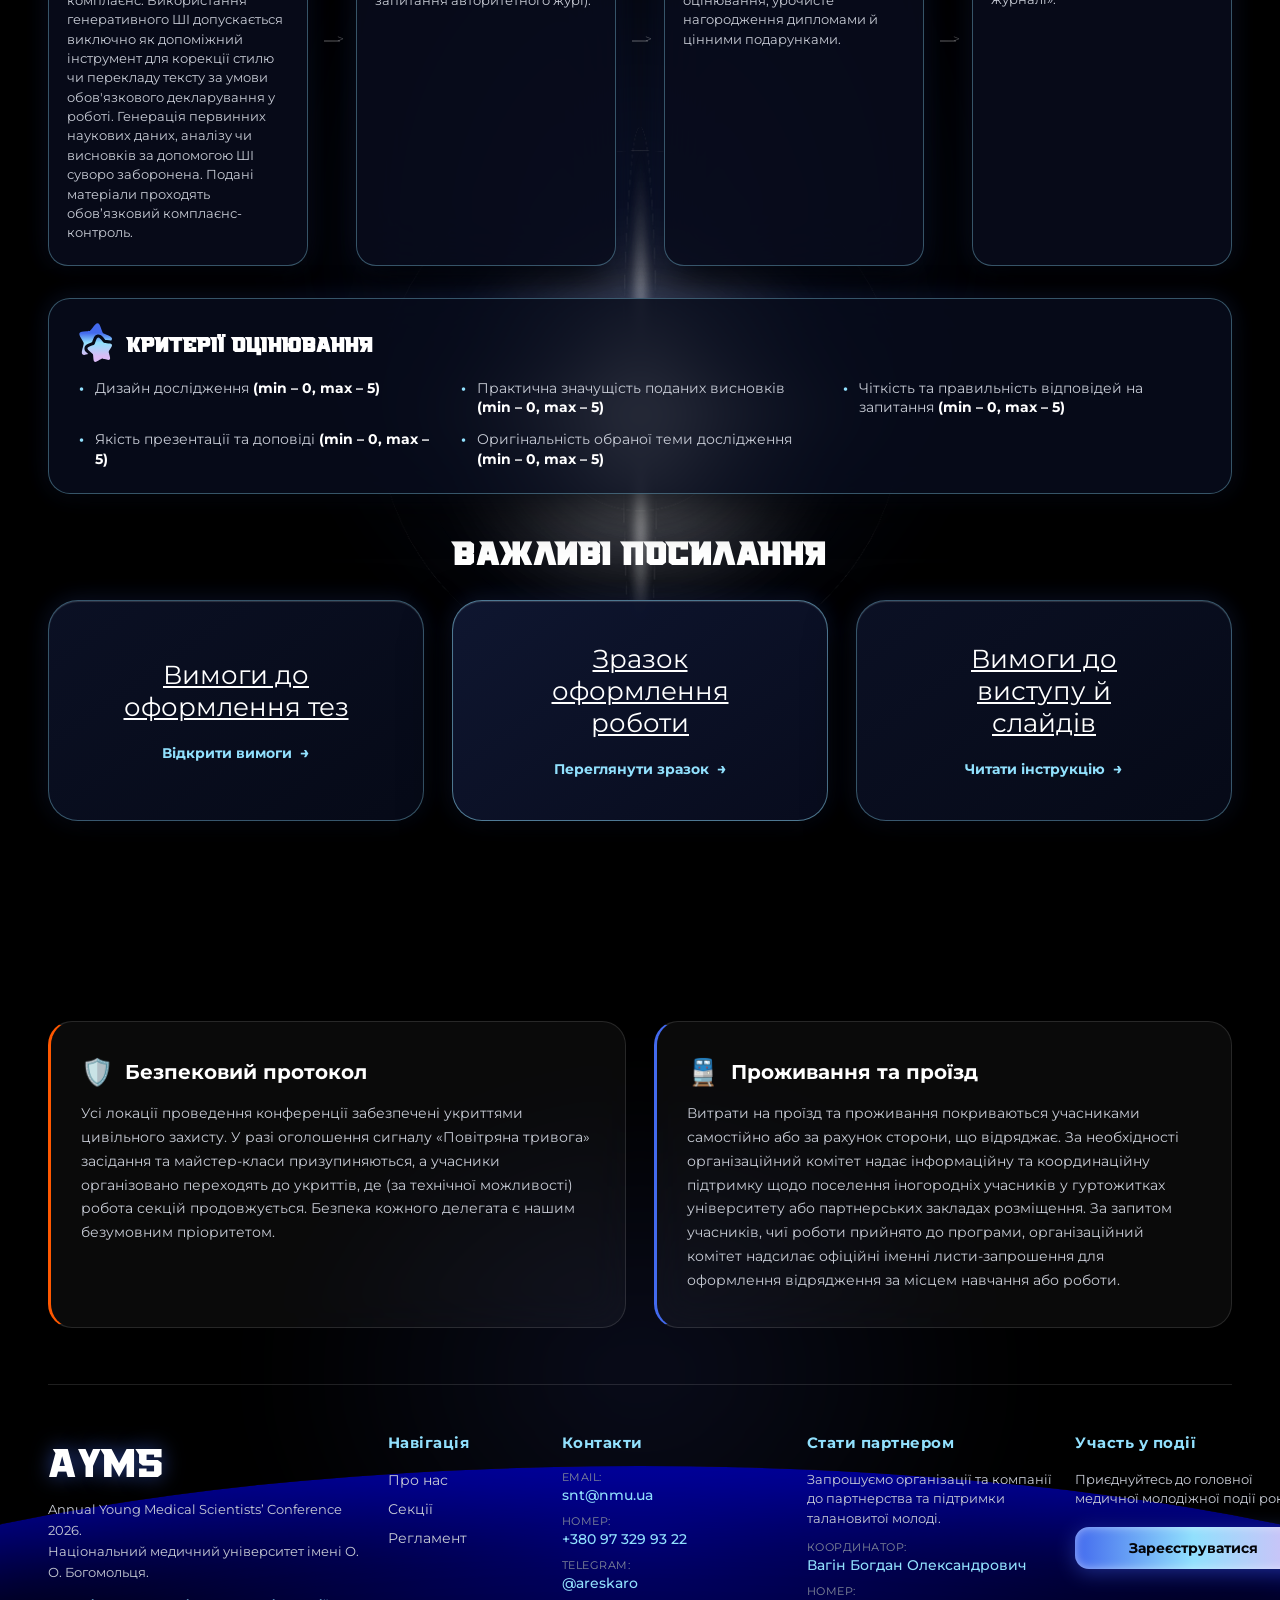
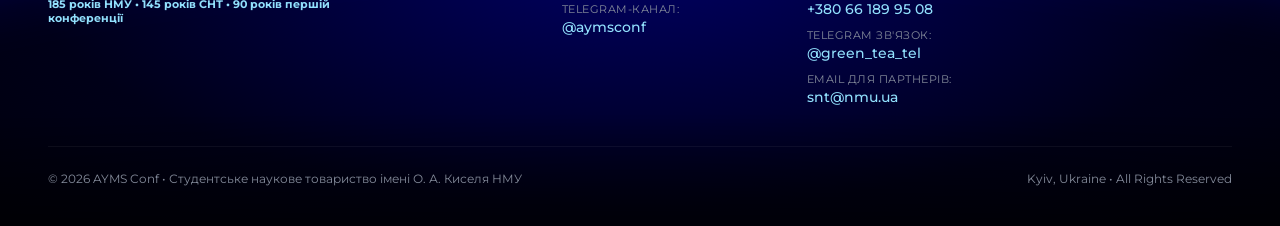
==== commit d81f5ba7: "feat(contacts): add Bohdan Vahin partnership contacts (phone +380661899508, tg @green_tea_tel)" ====
--- a/index.html
+++ b/index.html
@@ -19,10 +19,10 @@
   </script>
   <title>AYMS Conf 2026 — Annual Young Medical Scientists’ Conference</title>
   <meta name="description" content="Офіційний сайт Annual Young Medical Scientists’ Conference 2026. 185-річчя НМУ імені О.О. Богомольця та 145-річчя СНТ імені О.А. Киселя. 26–27 листопада 2026 року, Київ.">
-  <link rel="icon" type="image/svg+xml" href="images/figma_raw/vector_41_223.svg?v=20261028_02">
+  <link rel="icon" type="image/svg+xml" href="images/figma_raw/vector_41_223.svg?v=20261030_01">
   <link rel="preload" href="fonts/FalconSportOne/FalconSportOne.woff2" as="font" type="font/woff2" crossorigin>
   <link rel="preload" href="fonts/Montserrat-VariableFont_wght.woff2" as="font" type="font/woff2" crossorigin>
-  <link rel="stylesheet" href="style.css?v=20261028_02">
+  <link rel="stylesheet" href="style.css?v=20261030_01">
 </head>
 <body class="desktop-view">
 
@@ -50,9 +50,9 @@
 <main class="site-container">
       <!-- 1. Hero Section -->
       <header id="m-hero" class="figma-section">
-        <img src="images/figma_sections/sec_1_hero.webp?v=20261028_02" alt="AYMS Conf 2026 - Головний екран" class="section-bg" width="1080" height="607" loading="eager" decoding="async">
+        <img src="images/figma_sections/sec_1_hero.webp?v=20261030_01" alt="AYMS Conf 2026 - Головний екран" class="section-bg" width="1080" height="607" loading="eager" decoding="async">
         <div class="vector-logo-overlay hero-nav-logo-overlay">
-          <img src="images/figma_raw/vector_41_223.svg?v=20261028_02" class="vector-logo-svg" alt="AYMS">
+          <img src="images/figma_raw/vector_41_223.svg?v=20261030_01" class="vector-logo-svg" alt="AYMS">
         </div>
         <nav class="nav-overlay" aria-label="Головне меню">
           <a href="#m-hero" class="hotspot hotspot-logo" aria-label="Логотип AYMS - На початок"></a>
@@ -70,9 +70,9 @@
 
       <!-- 2. About Section -->
       <section id="m-about" class="figma-section">
-        <img src="images/figma_sections/sec_2_about.webp?v=20261028_02" alt="Про захід — AYMS Conf 2026" class="section-bg" width="1080" height="1126" loading="eager" decoding="async">
+        <img src="images/figma_sections/sec_2_about.webp?v=20261030_01" alt="Про захід — AYMS Conf 2026" class="section-bg" width="1080" height="1126" loading="eager" decoding="async">
         <div class="vector-logo-overlay about-emblem-logo-overlay">
-          <img src="images/figma_raw/emblem_32_221.svg?v=20261028_02" class="vector-logo-svg" alt="AYMS Monogram">
+          <img src="images/figma_raw/emblem_32_221.svg?v=20261030_01" class="vector-logo-svg" alt="AYMS Monogram">
         </div>
         <div class="sr-only">
           <h2>Шановні колеги – студенти, лікарі-інтерни, аспіранти та молоді науковці!</h2>
@@ -85,7 +85,7 @@
 
       <!-- 3. Organizers Section -->
       <section id="m-organizers" class="figma-section">
-        <img src="images/figma_sections/sec_3_organizers.webp?v=20261028_02" alt="Організатори заходу" class="section-bg" width="1080" height="777" loading="eager" decoding="async">
+        <img src="images/figma_sections/sec_3_organizers.webp?v=20261030_01" alt="Організатори заходу" class="section-bg" width="1080" height="777" loading="eager" decoding="async">
         <div class="sr-only">
           <h2>Організатори</h2>
           <p>Національний медичний університет імені О. О. Богомольця</p>
@@ -96,7 +96,7 @@
 
       <!-- 4. Why Join & Bonuses Section -->
       <section id="m-why-join" class="figma-section">
-        <img src="images/figma_sections/sec_4_why_join.webp?v=20261028_02" alt="Чому варто стати частиною AYMS Conf 2026 та Бонуси" class="section-bg" width="1920" height="3749" loading="eager" decoding="async">
+        <img src="images/figma_sections/sec_4_why_join.webp?v=20261030_01" alt="Чому варто стати частиною AYMS Conf 2026 та Бонуси" class="section-bg" width="1920" height="3749" loading="eager" decoding="async">
         <div class="sr-only">
           <h2>ЧОМУ ВАРТО СТАТИ ЧАСТИНОЮ AYMS CONF 2026?</h2>
           <ul>
@@ -118,7 +118,7 @@
 
       <!-- 5. Key Facts Section -->
       <section id="m-key-facts" class="figma-section">
-        <img src="images/figma_sections/sec_5_key_facts.webp?v=20261028_02" alt="Ключові факти події" class="section-bg" width="1920" height="2236" loading="eager" decoding="async">
+        <img src="images/figma_sections/sec_5_key_facts.webp?v=20261030_01" alt="Ключові факти події" class="section-bg" width="1920" height="2236" loading="eager" decoding="async">
         <div class="sr-only">
           <h2>КЛЮЧОВІ ФАКТИ ПОДІЇ</h2>
           <dl>
@@ -138,7 +138,7 @@
 
       <!-- 6. Sections / Tracks Section -->
       <section id="m-sections" class="figma-section">
-        <img src="images/figma_sections/sec_6_sections.webp?v=20261028_02" alt="Наукові напрямки та секції" class="section-bg" width="1920" height="2804" loading="eager" decoding="async">
+        <img src="images/figma_sections/sec_6_sections.webp?v=20261030_01" alt="Наукові напрямки та секції" class="section-bg" width="1920" height="2804" loading="eager" decoding="async">
         <div class="sr-only">
           <h2>НАУКОВІ НАПРЯМКИ ТА СЕКЦІЇ</h2>
           <ol>
@@ -160,7 +160,7 @@
 
       <!-- 7. Stages, Selection & Criteria Section -->
       <section id="m-stages" class="figma-section">
-        <img src="images/figma_sections/sec_7_stages.webp?v=20261028_02" alt="Регламент та етапи конференції" class="section-bg" width="1920" height="2567" loading="eager" decoding="async">
+        <img src="images/figma_sections/sec_7_stages.webp?v=20261030_01" alt="Регламент та етапи конференції" class="section-bg" width="1920" height="2567" loading="eager" decoding="async">
         <div class="criteria-hotspots-overlay" aria-label="Вимоги та зразки">
           <button type="button" class="hotspot hotspot-theses" id="btn-m-open-theses" aria-label="Відкрити вимоги до оформлення тез" title="Вимоги до оформлення тез"></button>
           <button type="button" class="hotspot hotspot-sample" id="btn-m-open-sample" aria-label="Відкрити зразок оформлення роботи" title="Зразок оформлення роботи"></button>
@@ -179,7 +179,7 @@
 
       <!-- 8. Logistics, Security & Contacts Footer -->
       <footer id="m-footer" class="figma-section">
-        <img src="images/figma_sections/sec_8_footer.webp?v=20261028_02" alt="Контакти, безпековий протокол та локація" class="section-bg" width="1080" height="1639" loading="eager" decoding="async">
+        <img src="images/figma_sections/sec_8_footer.webp?v=20261030_01" alt="Контакти, безпековий протокол та локація" class="section-bg" width="1080" height="1639" loading="eager" decoding="async">
         <div class="footer-hotspots-overlay" aria-label="Контакти та навігація футера">
           <a href="#m-about" class="hotspot hotspot-footer-about" title="Про нас" aria-label="Перейти до Про нас"></a>
           <a href="#m-sections" class="hotspot hotspot-footer-sections" title="Секції" aria-label="Перейти до Секції"></a>
@@ -191,13 +191,21 @@
         </div>
         <div class="m-ua-partner-bar">
           <div class="m-ua-partner-title" data-i18n="footer_partner_title">Стати партнером</div>
+          <div class="m-ua-partner-coordinator">
+            <span class="m-ua-partner-role" data-i18n="footer_partner_coordinator_lbl">Координатор:</span>
+            <span class="m-ua-partner-name" data-i18n="footer_partner_coordinator_val">Вагін Богдан Олександрович</span>
+          </div>
           <div class="m-ua-partner-links">
+            <a href="tel:+380661899508" class="m-ua-partner-link">
+              <span data-i18n="footer_partner_phone_lbl">Номер:</span> +380 66 189 95 08
+            </a>
+            <span class="m-ua-partner-sep">|</span>
+            <a href="https://t.me/green_tea_tel" target="_blank" rel="noopener noreferrer" class="m-ua-partner-link">
+              <span data-i18n="footer_partner_tg_lbl">Telegram:</span> @green_tea_tel
+            </a>
+            <span class="m-ua-partner-sep">|</span>
             <a href="mailto:snt@nmu.ua" class="m-ua-partner-link">
               <span data-i18n="footer_partner_email_lbl">Email:</span> snt@nmu.ua
-            </a>
-            <span class="m-ua-partner-sep">|</span>
-            <a href="https://t.me/areskaro" target="_blank" rel="noopener noreferrer" class="m-ua-partner-link">
-              <span data-i18n="footer_partner_tg_lbl">Telegram:</span> @areskaro
             </a>
           </div>
         </div>
@@ -211,6 +219,8 @@
           <p>Номер: +380 97 329 93 22</p>
           <p>Telegram: @areskaro</p>
           <p>Telegram-канал: @aymsconf</p>
+          <h2>Партнерство</h2>
+          <p>Координатор: Вагін Богдан Олександрович, тел: +380 66 189 95 08, Telegram: @green_tea_tel, Email: snt@nmu.ua</p>
         </div>
       </footer>
     </main>
@@ -220,9 +230,9 @@
 <main class="site-container">
       <!-- 1. Hero Section -->
       <header id="m-en-hero" class="figma-section">
-        <img src="images/figma_sections_en/sec_1_hero.webp?v=20261028_02" alt="AYMS Conf 2026 - Hero" class="section-bg" width="1080" height="607" loading="eager" decoding="async">
+        <img src="images/figma_sections_en/sec_1_hero.webp?v=20261030_01" alt="AYMS Conf 2026 - Hero" class="section-bg" width="1080" height="607" loading="eager" decoding="async">
         <div class="vector-logo-overlay hero-nav-logo-overlay">
-          <img src="images/figma_raw/vector_41_223.svg?v=20261028_02" class="vector-logo-svg" alt="AYMS">
+          <img src="images/figma_raw/vector_41_223.svg?v=20261030_01" class="vector-logo-svg" alt="AYMS">
         </div>
         <nav class="nav-overlay" aria-label="Main menu">
           <a href="#m-en-hero" class="hotspot hotspot-logo" aria-label="AYMS Logo - Top"></a>
@@ -240,9 +250,9 @@
 
       <!-- 2. About Section -->
       <section id="m-en-about" class="figma-section">
-        <img src="images/figma_sections_en/sec_2_about.webp?v=20261028_02" alt="About the Conference — AYMS Conf 2026" class="section-bg" width="1080" height="1126" loading="eager" decoding="async">
+        <img src="images/figma_sections_en/sec_2_about.webp?v=20261030_01" alt="About the Conference — AYMS Conf 2026" class="section-bg" width="1080" height="1126" loading="eager" decoding="async">
         <div class="vector-logo-overlay about-emblem-logo-overlay">
-          <img src="images/figma_raw/emblem_32_221.svg?v=20261028_02" class="vector-logo-svg" alt="AYMS Monogram">
+          <img src="images/figma_raw/emblem_32_221.svg?v=20261030_01" class="vector-logo-svg" alt="AYMS Monogram">
         </div>
         <div class="sr-only">
           <h2>Dear colleagues – students, medical interns, PhD candidates, and young scientists!</h2>
@@ -255,7 +265,7 @@
 
       <!-- 3. Organizers Section -->
       <section id="m-en-organizers" class="figma-section">
-        <img src="images/figma_sections_en/sec_3_organizers.webp?v=20261028_02" alt="Organizers" class="section-bg" width="1080" height="777" loading="eager" decoding="async">
+        <img src="images/figma_sections_en/sec_3_organizers.webp?v=20261030_01" alt="Organizers" class="section-bg" width="1080" height="777" loading="eager" decoding="async">
         <div class="sr-only">
           <h2>Organizers</h2>
           <p>Bogomolets National Medical University</p>
@@ -266,7 +276,7 @@
 
       <!-- 4. Why Join & Bonuses Section -->
       <section id="m-en-why-join" class="figma-section">
-        <img src="images/figma_sections_en/sec_4_why_join.webp?v=20261028_02" alt="Why Join AYMS Conf 2026 & Participant Bonuses" class="section-bg" width="1080" height="2108" loading="eager" decoding="async">
+        <img src="images/figma_sections_en/sec_4_why_join.webp?v=20261030_01" alt="Why Join AYMS Conf 2026 & Participant Bonuses" class="section-bg" width="1080" height="2108" loading="eager" decoding="async">
         <div class="sr-only">
           <h2>WHY BECOME PART OF AYMS CONF 2026?</h2>
           <ul>
@@ -289,7 +299,7 @@
 
       <!-- 5. Key Facts Section -->
       <section id="m-en-key-facts" class="figma-section">
-        <img src="images/figma_sections_en/sec_5_key_facts.webp?v=20261028_02" alt="Key Event Facts" class="section-bg" width="1080" height="1257" loading="eager" decoding="async">
+        <img src="images/figma_sections_en/sec_5_key_facts.webp?v=20261030_01" alt="Key Event Facts" class="section-bg" width="1080" height="1257" loading="eager" decoding="async">
         <div class="sr-only">
           <h2>KEY EVENT FACTS</h2>
           <p><strong>Format:</strong> Hybrid (in-person events in NMU halls + online platform for remote participants)</p>
@@ -303,7 +313,7 @@
 
       <!-- 6. Sections / Tracks Section -->
       <section id="m-en-sections" class="figma-section">
-        <img src="images/figma_sections_en/sec_6_sections.webp?v=20261028_02" alt="Scientific Tracks & Sections" class="section-bg" width="1080" height="1092" loading="eager" decoding="async">
+        <img src="images/figma_sections_en/sec_6_sections.webp?v=20261030_01" alt="Scientific Tracks & Sections" class="section-bg" width="1080" height="1092" loading="eager" decoding="async">
         <div class="sr-only">
           <h2>SCIENTIFIC TRACKS & SECTIONS</h2>
           <ol>
@@ -318,7 +328,7 @@
 
       <!-- 7. Stages, Selection & Criteria Section -->
       <section id="m-en-stages" class="figma-section">
-        <img src="images/figma_sections_en/sec_7_stages.webp?v=20261028_02" alt="Timeline & Evaluation Criteria" class="section-bg" width="1080" height="2372" loading="eager" decoding="async">
+        <img src="images/figma_sections_en/sec_7_stages.webp?v=20261030_01" alt="Timeline & Evaluation Criteria" class="section-bg" width="1080" height="2372" loading="eager" decoding="async">
         <div class="criteria-hotspots-overlay" aria-label="Requirements and sample links">
           <button type="button" class="hotspot hotspot-theses" id="btn-en-m-open-theses" data-modal="theses" aria-label="Open abstract formatting rules" title="Abstract Formatting Rules"></button>
           <button type="button" class="hotspot hotspot-sample" id="btn-en-m-open-sample" data-modal="sample" aria-label="Open sample abstract template" title="Sample Abstract Template"></button>
@@ -345,7 +355,7 @@
 
       <!-- 8. Logistics, Security & Contacts Footer -->
       <footer id="m-en-footer" class="figma-section">
-        <img src="images/figma_sections_en/sec_8_footer.webp?v=20261028_02" alt="Safety, Logistics and Contacts" class="section-bg" width="1080" height="1639" loading="eager" decoding="async">
+        <img src="images/figma_sections_en/sec_8_footer.webp?v=20261030_01" alt="Safety, Logistics and Contacts" class="section-bg" width="1080" height="1639" loading="eager" decoding="async">
         <div class="footer-hotspots-overlay" aria-label="Footer navigation and contacts">
           <a href="#m-en-about" class="hotspot hotspot-footer-about" title="About Us" aria-label="Go to About Us"></a>
           <a href="#m-en-sections" class="hotspot hotspot-footer-sections" title="Tracks" aria-label="Go to Tracks"></a>
@@ -356,14 +366,22 @@
           <a href="https://t.me/aymsconf" target="_blank" rel="noopener noreferrer" class="hotspot hotspot-footer-tg-channel" title="Telegram channel: @aymsconf" aria-label="Telegram channel: @aymsconf"></a>
         </div>
         <div class="m-ua-partner-bar">
-          <div class="m-ua-partner-title" data-i18n="footer_partner_title">Become a partner</div>
+          <div class="m-ua-partner-title" data-i18n="footer_partner_title">Become a Partner</div>
+          <div class="m-ua-partner-coordinator">
+            <span class="m-ua-partner-role" data-i18n="footer_partner_coordinator_lbl">Coordinator:</span>
+            <span class="m-ua-partner-name" data-i18n="footer_partner_coordinator_val">Bohdan Vahin</span>
+          </div>
           <div class="m-ua-partner-links">
+            <a href="tel:+380661899508" class="m-ua-partner-link">
+              <span data-i18n="footer_partner_phone_lbl">Phone:</span> +380 66 189 95 08
+            </a>
+            <span class="m-ua-partner-sep">|</span>
+            <a href="https://t.me/green_tea_tel" target="_blank" rel="noopener noreferrer" class="m-ua-partner-link">
+              <span data-i18n="footer_partner_tg_lbl">Telegram:</span> @green_tea_tel
+            </a>
+            <span class="m-ua-partner-sep">|</span>
             <a href="mailto:snt@nmu.ua" class="m-ua-partner-link">
               <span data-i18n="footer_partner_email_lbl">Email:</span> snt@nmu.ua
-            </a>
-            <span class="m-ua-partner-sep">|</span>
-            <a href="https://t.me/areskaro" target="_blank" rel="noopener noreferrer" class="m-ua-partner-link">
-              <span data-i18n="footer_partner_tg_lbl">Telegram:</span> @areskaro
             </a>
           </div>
         </div>
@@ -377,6 +395,8 @@
           <p>Phone: +380 97 329 93 22</p>
           <p>Telegram: @areskaro</p>
           <p>Telegram channel: @aymsconf</p>
+          <h2>Partnership</h2>
+          <p>Coordinator: Bohdan Vahin, Phone: +380 66 189 95 08, Telegram: @green_tea_tel, Email: snt@nmu.ua</p>
         </div>
       </footer>
     </main>
@@ -388,7 +408,7 @@
     <header class="desktop-navbar" id="desktop-nav">
       <div class="nav-container">
         <a href="#hero" class="nav-brand" aria-label="Головна AYMS 2026">
-          <img src="images/figma_raw/vector_41_223.svg?v=20261028_02" alt="AYMS" class="nav-logo-img">
+          <img src="images/figma_raw/vector_41_223.svg?v=20261030_01" alt="AYMS" class="nav-logo-img">
         </a>
 
         <nav class="nav-links" aria-label="Головна навігація">
@@ -441,7 +461,7 @@
         <div class="hero-celestial-sphere"></div>
         
         <!-- Designer Center Lens Flare -->
-        <img src="images/figma_raw/blik_lens_flare.webp?v=20261028_02" alt="" class="hero-lens-flare-img" aria-hidden="true" fetchpriority="high" decoding="async">
+        <img src="images/figma_raw/blik_lens_flare.webp?v=20261030_01" alt="" class="hero-lens-flare-img" aria-hidden="true" fetchpriority="high" decoding="async">
 
         <div class="hero-content-wrapper">
           <div class="hero-anniversary-badge">
@@ -482,14 +502,14 @@
       <!-- ==================== 2. ABOUT SECTION (Full Letter + Monogram + Ribbon) ==================== -->
       <section id="about" class="vh-section section-about">
         <!-- Designer's 3D Blue Wave Ribbon 1 (Horizontal Seamless) -->
-        <img src="images/figma_raw/blue_wave_horizontal.webp?v=20261028_02" alt="" class="about-wave-horizontal" aria-hidden="true" loading="lazy" decoding="async">
+        <img src="images/figma_raw/blue_wave_horizontal.webp?v=20261030_01" alt="" class="about-wave-horizontal" aria-hidden="true" loading="lazy" decoding="async">
         <div class="section-bg-concrete-overlay"></div>
 
         <div class="section-container about-grid">
           <!-- Left: Clean Designer Monogram Emblem (No oval ring or extra stat boxes) -->
           <div class="about-visual-column">
             <div class="emblem-card-glow">
-              <img src="images/figma_raw/emblem_32_221.svg?v=20261028_02" alt="AYMS Emblem" class="about-monogram-img" loading="lazy" decoding="async">
+              <img src="images/figma_raw/emblem_32_221.svg?v=20261030_01" alt="AYMS Emblem" class="about-monogram-img" loading="lazy" decoding="async">
             </div>
           </div>
 
@@ -522,7 +542,7 @@
       <!-- ==================== 3. ORGANIZERS SECTION (100vh) ==================== -->
       <section id="organizers" class="vh-section section-organizers">
         <!-- 3D Wave Ribbon 2 (Horizontal Seamless) -->
-        <img src="images/figma_raw/wave_ribbon_2_horizontal.webp?v=20261028_02" alt="" class="org-wave-horizontal" aria-hidden="true" loading="lazy" decoding="async">
+        <img src="images/figma_raw/wave_ribbon_2_horizontal.webp?v=20261030_01" alt="" class="org-wave-horizontal" aria-hidden="true" loading="lazy" decoding="async">
         <div class="section-bg-concrete-overlay"></div>
 
         <div class="section-container">
@@ -536,7 +556,7 @@
             <!-- Card 1: SNT Kysil -->
             <div class="organizer-glass-card highlight-card">
               <div class="org-logo-wrapper">
-                <img src="images/PhotoRoom-20230828_175059.png?v=20261028_02" alt="СНТ імені О.А. Киселя" class="org-logo-img" loading="lazy" decoding="async">
+                <img src="images/PhotoRoom-20230828_175059.png?v=20261030_01" alt="СНТ імені О.А. Киселя" class="org-logo-img" loading="lazy" decoding="async">
               </div>
               <h3 class="org-card-title" data-i18n="org_card2_title">Студентське наукове товариство імені О. А. Киселя</h3>
               <p class="org-card-desc" data-i18n="org_card2_desc">
@@ -549,7 +569,7 @@
             <!-- Card 2: NMU -->
             <div class="organizer-glass-card">
               <div class="org-logo-wrapper">
-                <img src="images/figma_raw/logo_nmu_card.svg?v=20261028_02" alt="НМУ імені О.О. Богомольця" class="org-logo-svg" loading="lazy" decoding="async">
+                <img src="images/figma_raw/logo_nmu_card.svg?v=20261030_01" alt="НМУ імені О.О. Богомольця" class="org-logo-svg" loading="lazy" decoding="async">
               </div>
               <h3 class="org-card-title" data-i18n="org_card1_title">Національний медичний університет імені О. О. Богомольця</h3>
               <p class="org-card-desc" data-i18n="org_card1_desc">
@@ -562,7 +582,7 @@
             <!-- Card 3: TMV -->
             <div class="organizer-glass-card">
               <div class="org-logo-wrapper">
-                <img src="images/figma_raw/tmv_logo_card.png?v=20261028_02" alt="Товариство молодих вчених, аспірантів і спеціалістів" class="org-logo-img" loading="lazy" decoding="async">
+                <img src="images/figma_raw/tmv_logo_card.png?v=20261030_01" alt="Товариство молодих вчених, аспірантів і спеціалістів" class="org-logo-img" loading="lazy" decoding="async">
               </div>
               <h3 class="org-card-title" data-i18n="org_card3_title">Товариство молодих вчених, аспірантів і спеціалістів</h3>
               <p class="org-card-desc" data-i18n="org_card3_desc">
@@ -951,12 +971,20 @@
                 <p class="footer-partner-desc" data-i18n="footer_partner_desc">Запрошуємо організації та компанії до партнерства та підтримки талановитої молоді.</p>
                 <ul class="footer-contacts-list">
                   <li>
-                    <span class="contact-lbl" data-i18n="footer_partner_email_lbl">Email для партнерів:</span>
-                    <a href="mailto:snt@nmu.ua" class="contact-val">snt@nmu.ua</a>
+                    <span class="contact-lbl" data-i18n="footer_partner_coordinator_lbl">Координатор:</span>
+                    <span class="contact-val" data-i18n="footer_partner_coordinator_val">Вагін Богдан Олександрович</span>
+                  </li>
+                  <li>
+                    <span class="contact-lbl" data-i18n="footer_partner_phone_lbl">Номер:</span>
+                    <a href="tel:+380661899508" class="contact-val">+380 66 189 95 08</a>
                   </li>
                   <li>
                     <span class="contact-lbl" data-i18n="footer_partner_tg_lbl">Telegram зв'язок:</span>
-                    <a href="https://t.me/areskaro" target="_blank" rel="noopener noreferrer" class="contact-val">@areskaro</a>
+                    <a href="https://t.me/green_tea_tel" target="_blank" rel="noopener noreferrer" class="contact-val">@green_tea_tel</a>
+                  </li>
+                  <li>
+                    <span class="contact-lbl" data-i18n="footer_partner_email_lbl">Email для партнерів:</span>
+                    <a href="mailto:snt@nmu.ua" class="contact-val">snt@nmu.ua</a>
                   </li>
                 </ul>
               </div>
@@ -1006,7 +1034,7 @@
     </div>
   </div>
 
-  <script src="translations.js?v=20261028_02" defer></script>
-  <script src="script.js?v=20261028_02" defer></script>
+  <script src="translations.js?v=20261030_01" defer></script>
+  <script src="script.js?v=20261030_01" defer></script>
 </body>
 </html>
--- a/style.css
+++ b/style.css
@@ -488,7 +488,7 @@
   left: 0;
   width: 100%;
   height: 100%;
-  background: url('images/figma_raw/hero_smokey_atmosphere.webp?v=20261028_02') no-repeat center center;
+  background: url('images/figma_raw/hero_smokey_atmosphere.webp?v=20261030_01') no-repeat center center;
   background-size: cover;
   opacity: 0.30;
   mix-blend-mode: screen;
@@ -2664,7 +2664,7 @@
     content: '';
     position: fixed;
     inset: 0;
-    background: url('images/figma_raw/concrete_texture_bg.webp?v=20261028_02') no-repeat center center;
+    background: url('images/figma_raw/concrete_texture_bg.webp?v=20261030_01') no-repeat center center;
     background-size: cover;
     opacity: 0.04;
     pointer-events: none;
@@ -3306,7 +3306,7 @@
   width: 44.5%;
   background:
     linear-gradient(180deg, rgba(10, 14, 28, 0.78) 0%, rgba(4, 6, 14, 0.84) 100%),
-    url('images/figma_raw/concrete_texture_bg.webp?v=20261028_02') center/cover no-repeat;
+    url('images/figma_raw/concrete_texture_bg.webp?v=20261030_01') center/cover no-repeat;
   border: 1px solid rgba(255, 255, 255, 0.25);
   border-radius: clamp(10px, 2.6vw, 22px);
   pointer-events: none;
@@ -3801,9 +3801,30 @@
   font-size: clamp(12px, 3.2vw, 22px);
   font-weight: 700;
   color: #91E0FD;
-  margin-bottom: 1.8vw;
+  margin-bottom: 1.2vw;
   letter-spacing: 0.5px;
   text-transform: uppercase;
+}
+
+.m-ua-partner-coordinator {
+  font-size: clamp(11px, 2.7vw, 18px);
+  color: #E2E8F0;
+  margin-bottom: 2vw;
+  display: flex;
+  justify-content: center;
+  align-items: center;
+  gap: 1.5vw;
+  flex-wrap: wrap;
+}
+
+.m-ua-partner-role {
+  color: #91E0FD;
+  font-weight: 600;
+}
+
+.m-ua-partner-name {
+  color: #FFFFFF;
+  font-weight: 600;
 }
 
 .m-ua-partner-links {
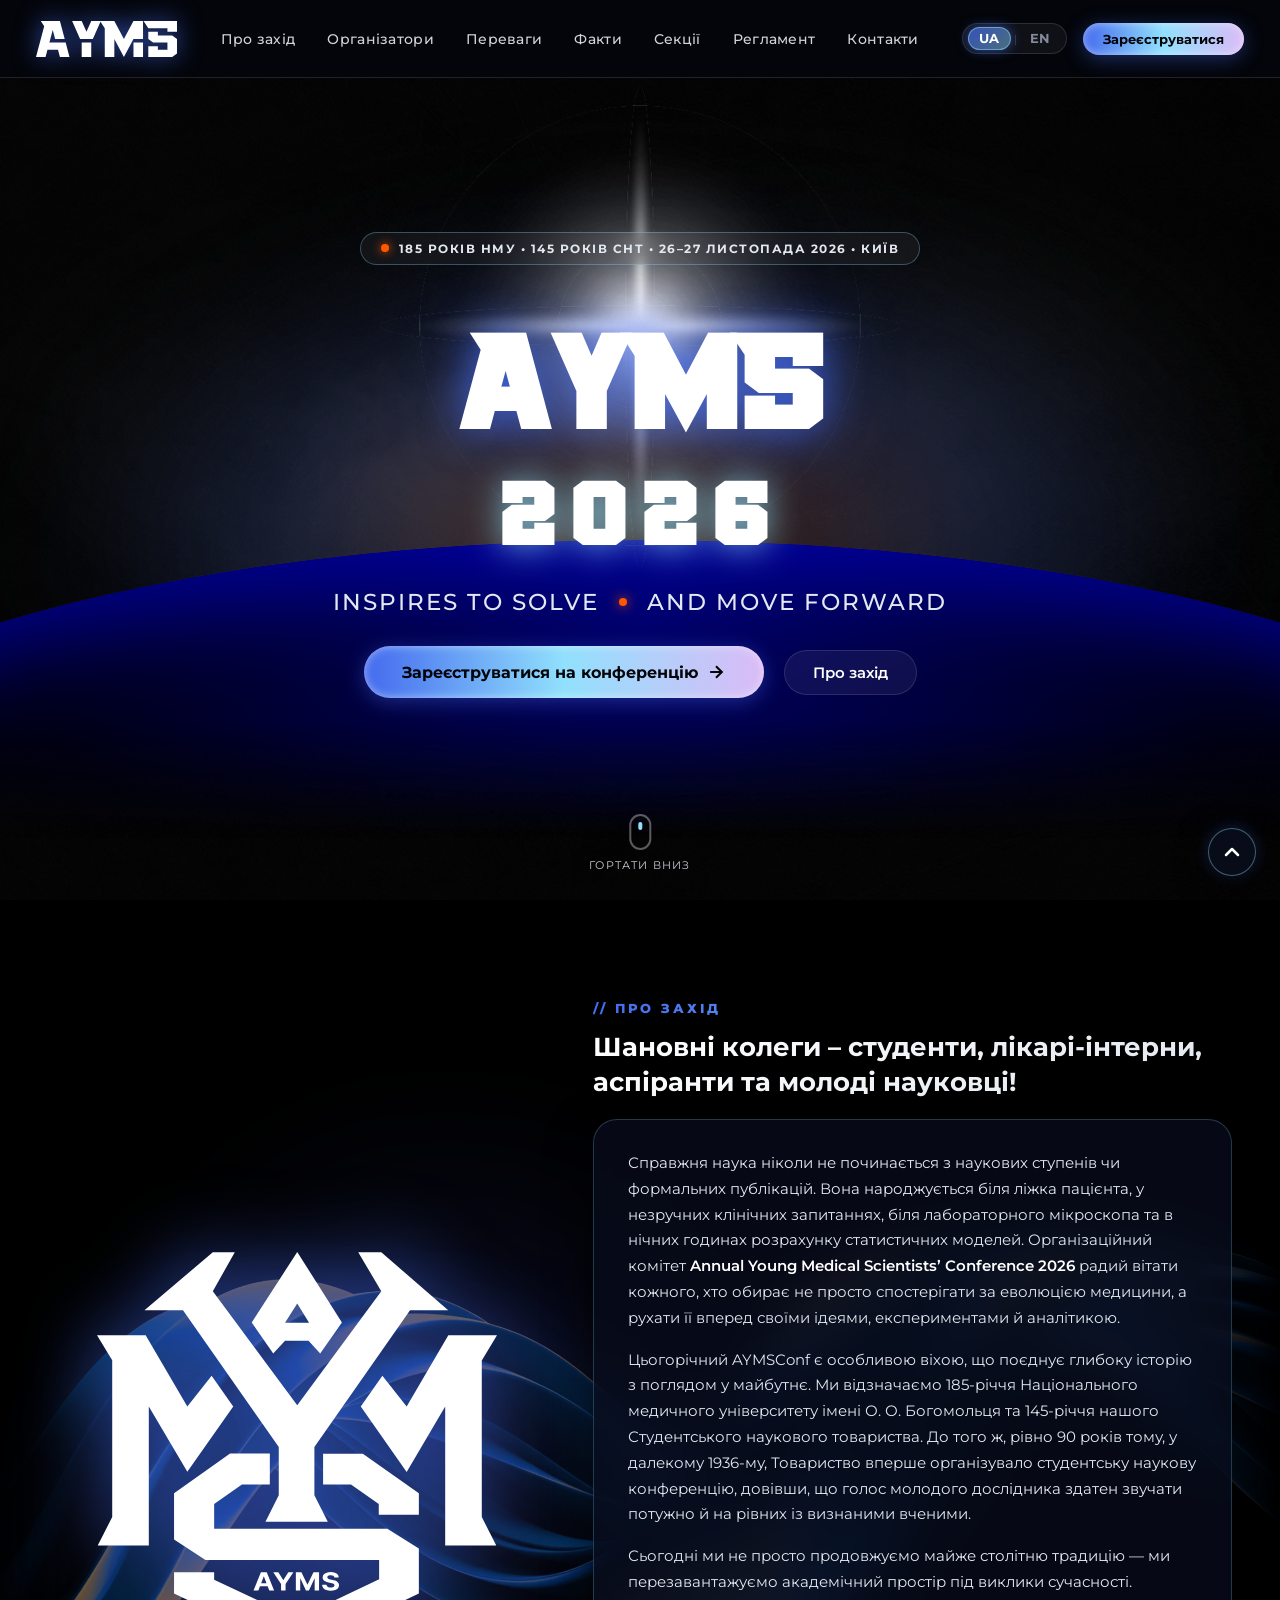
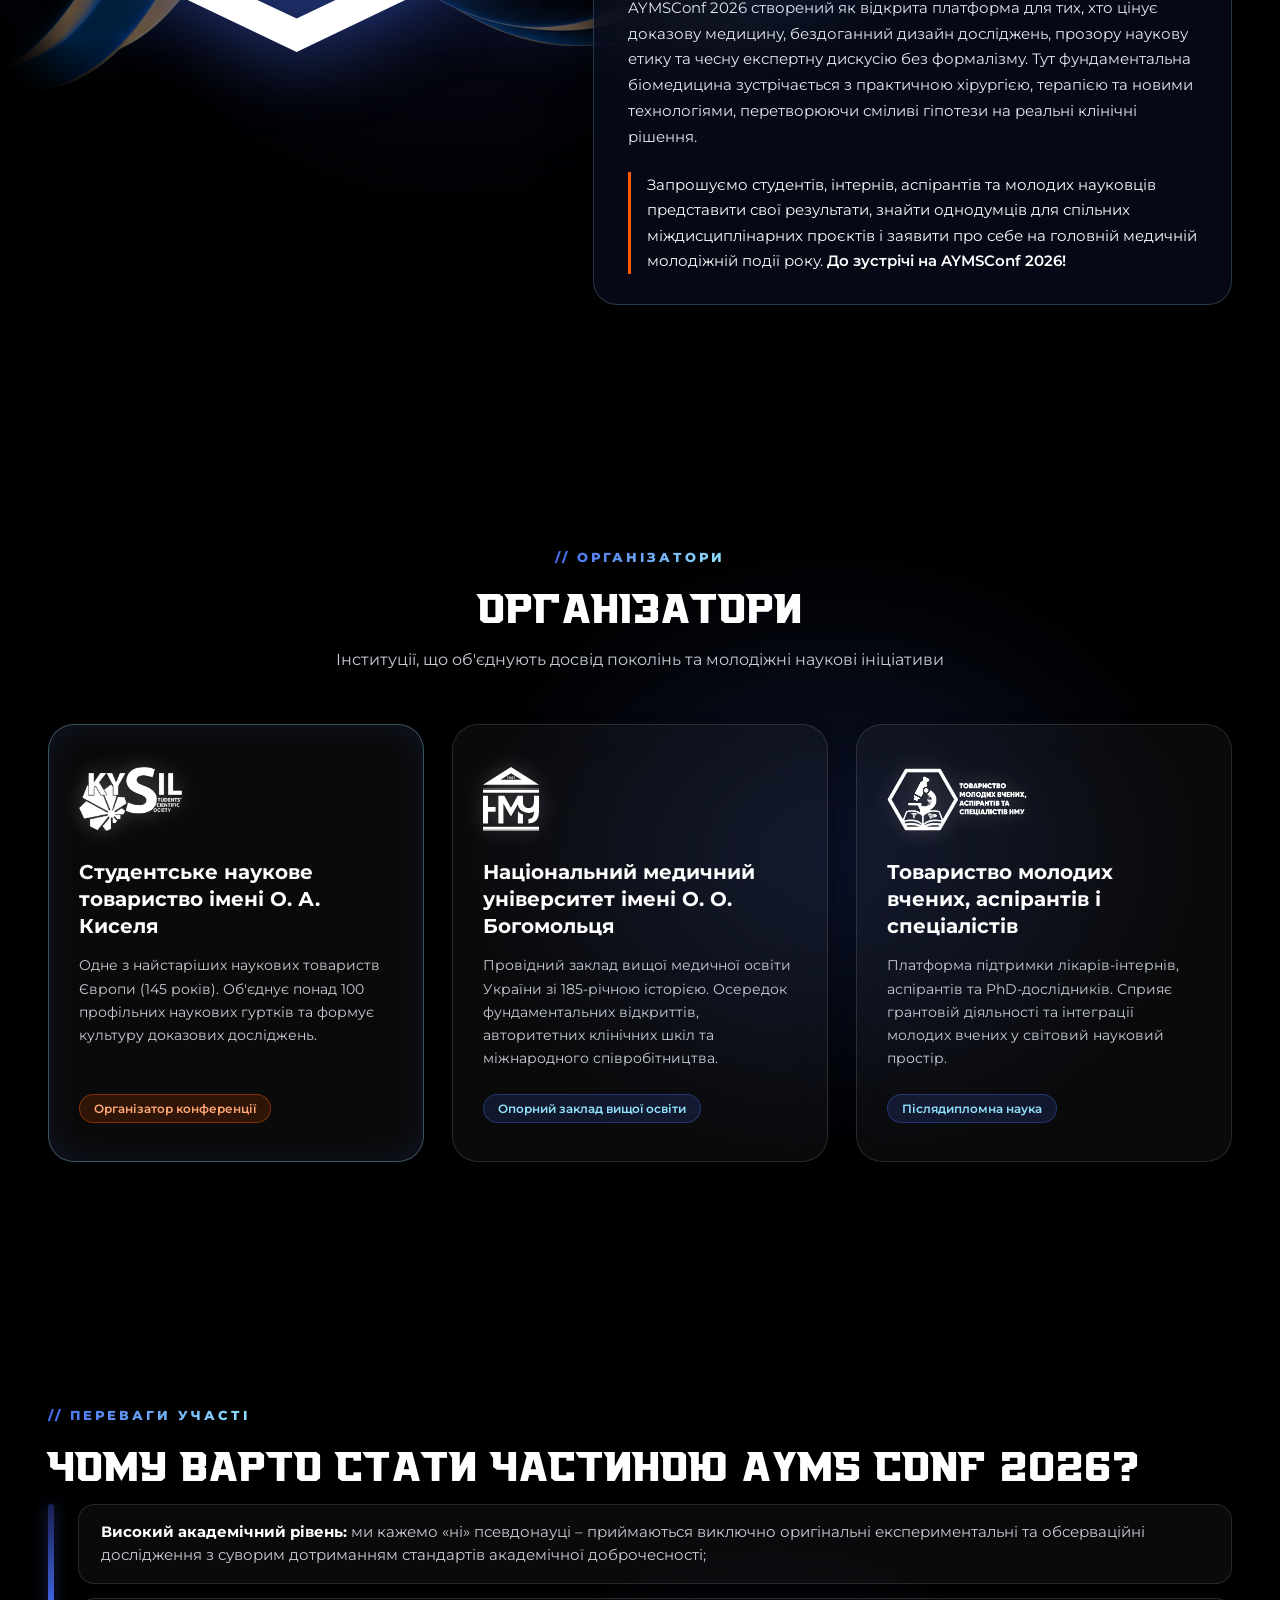
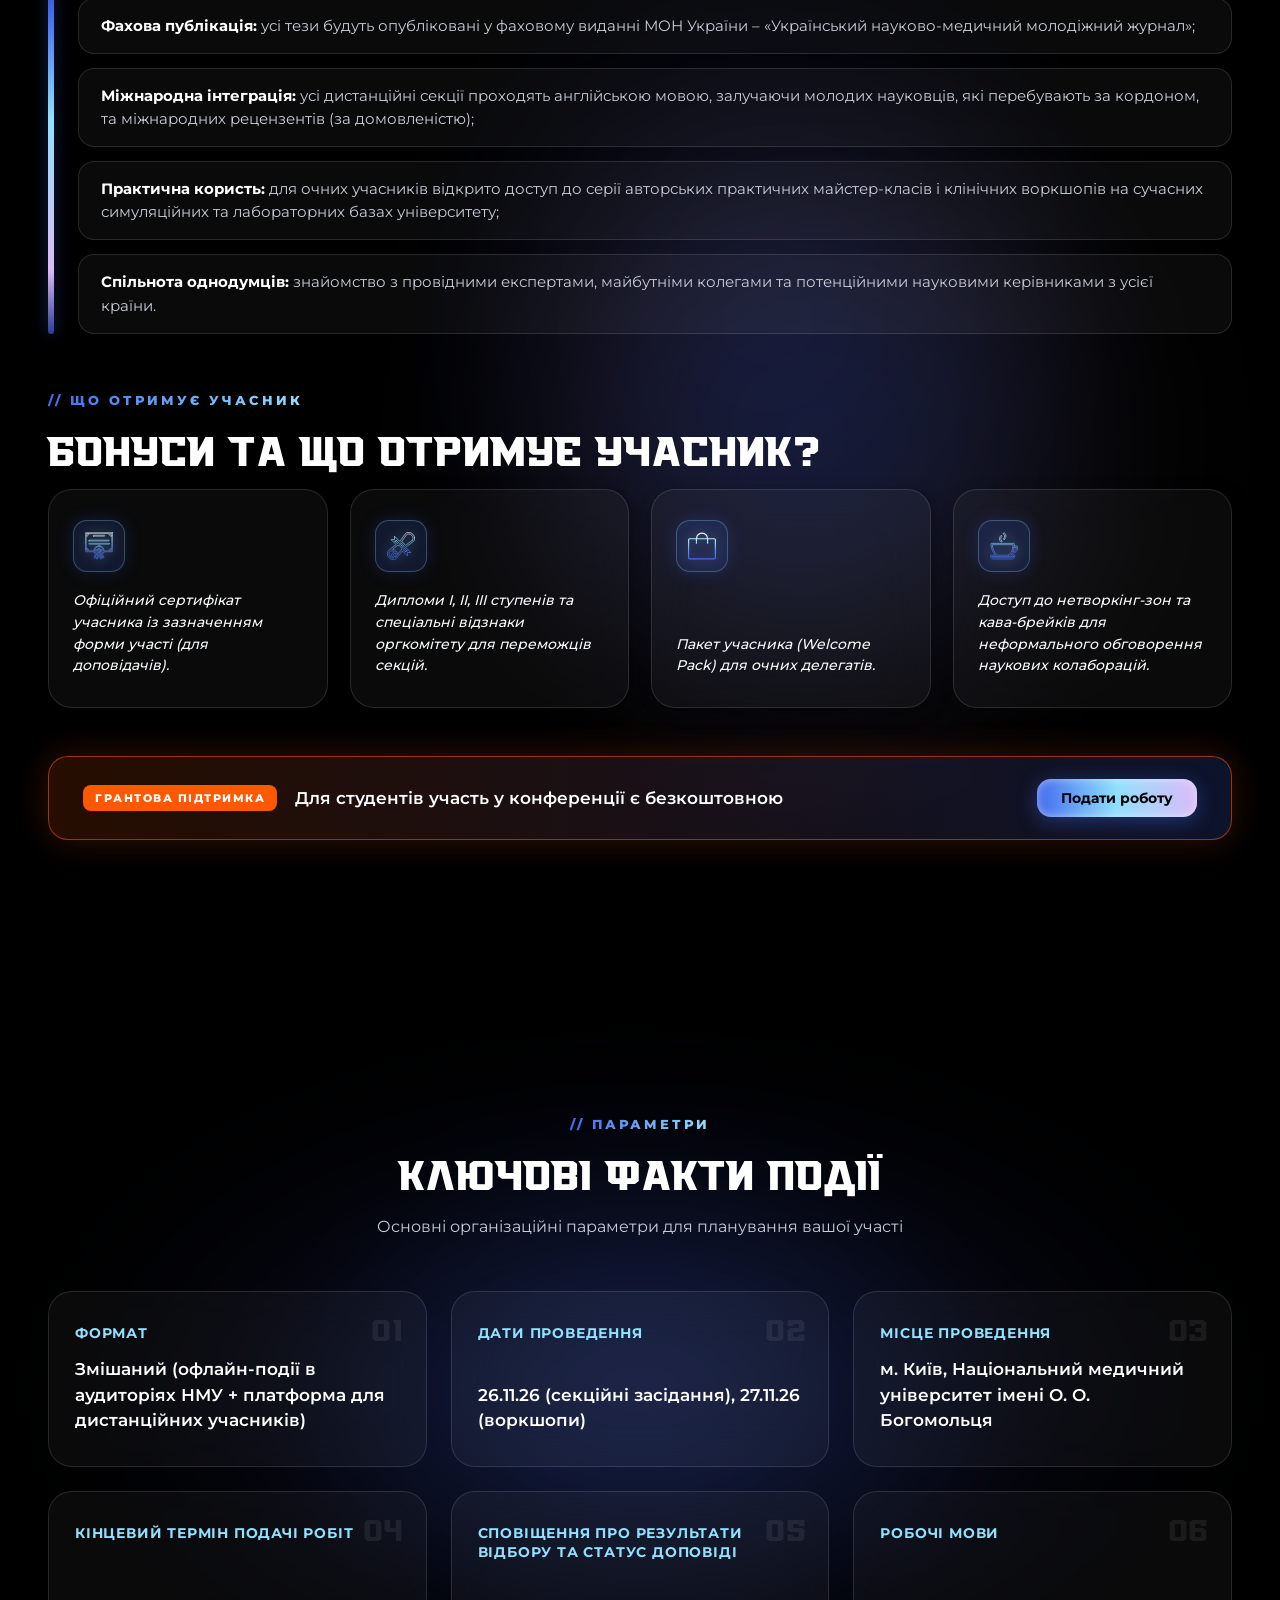
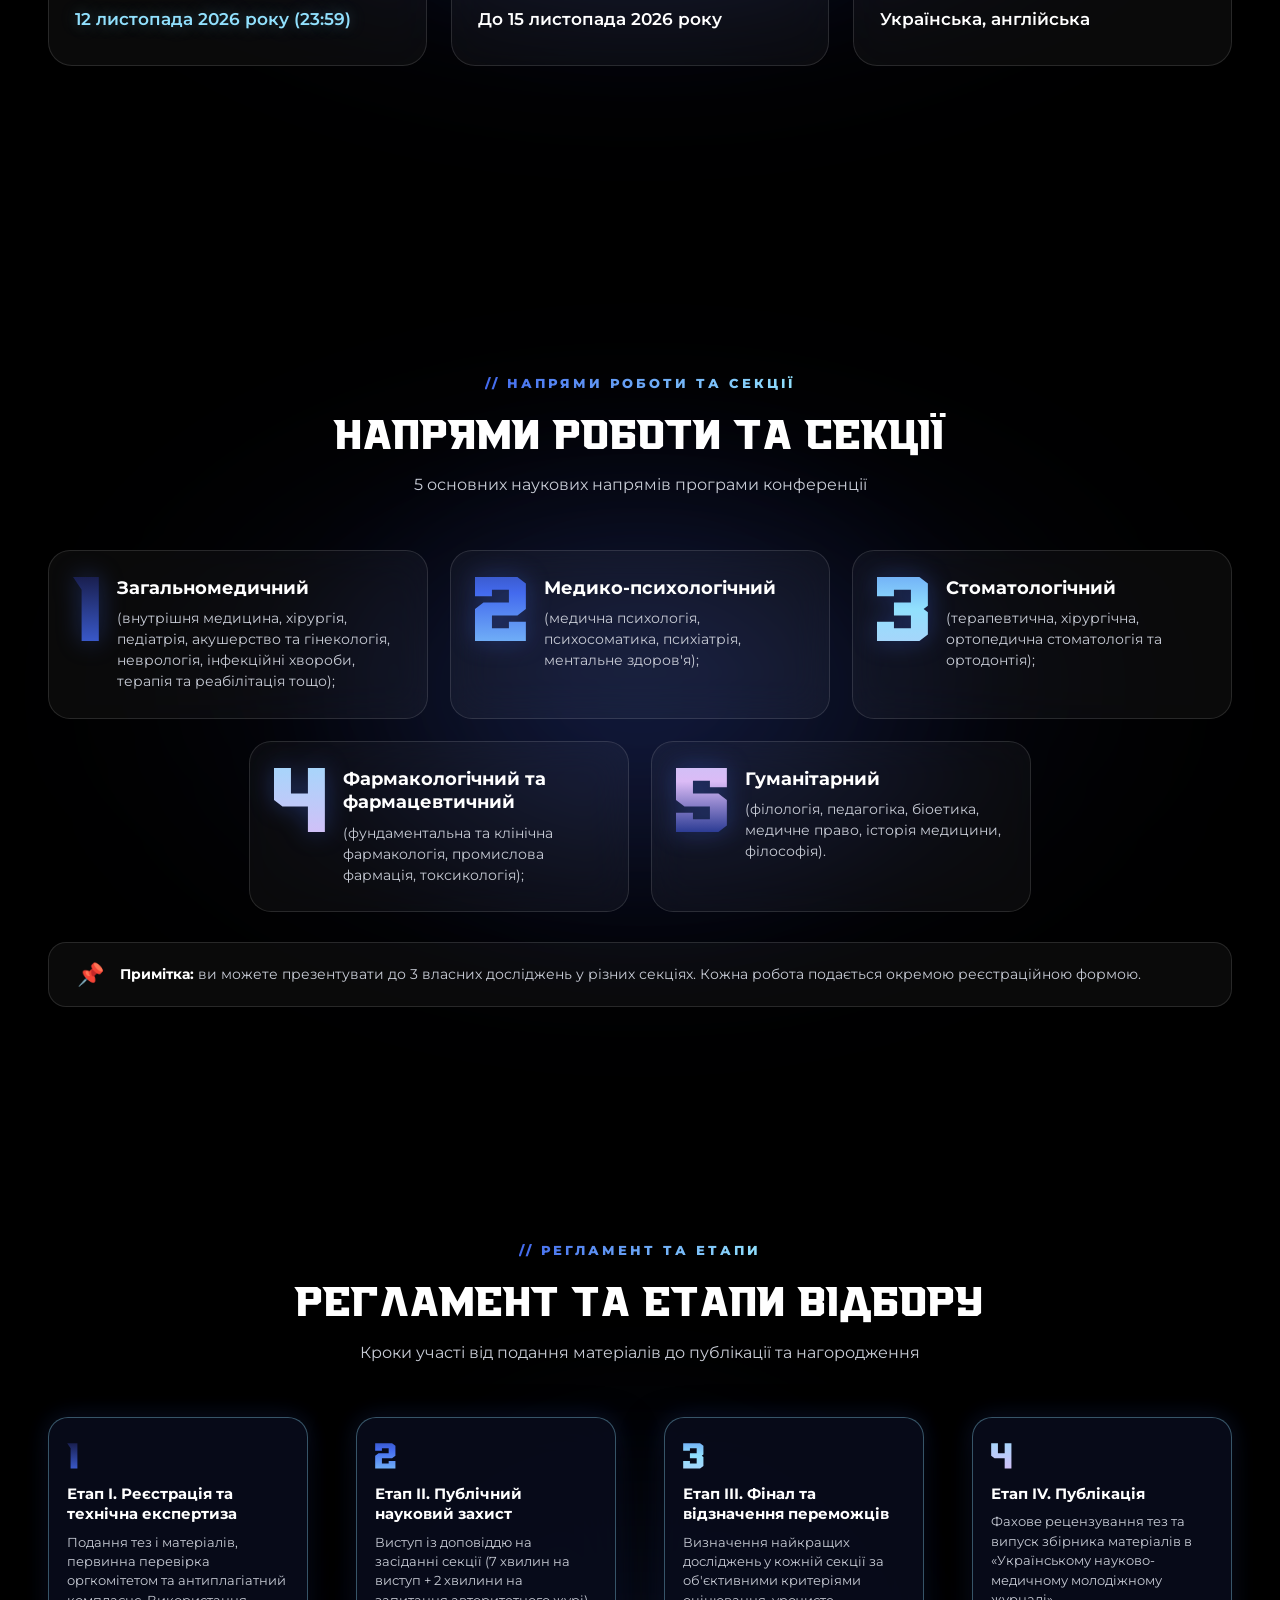
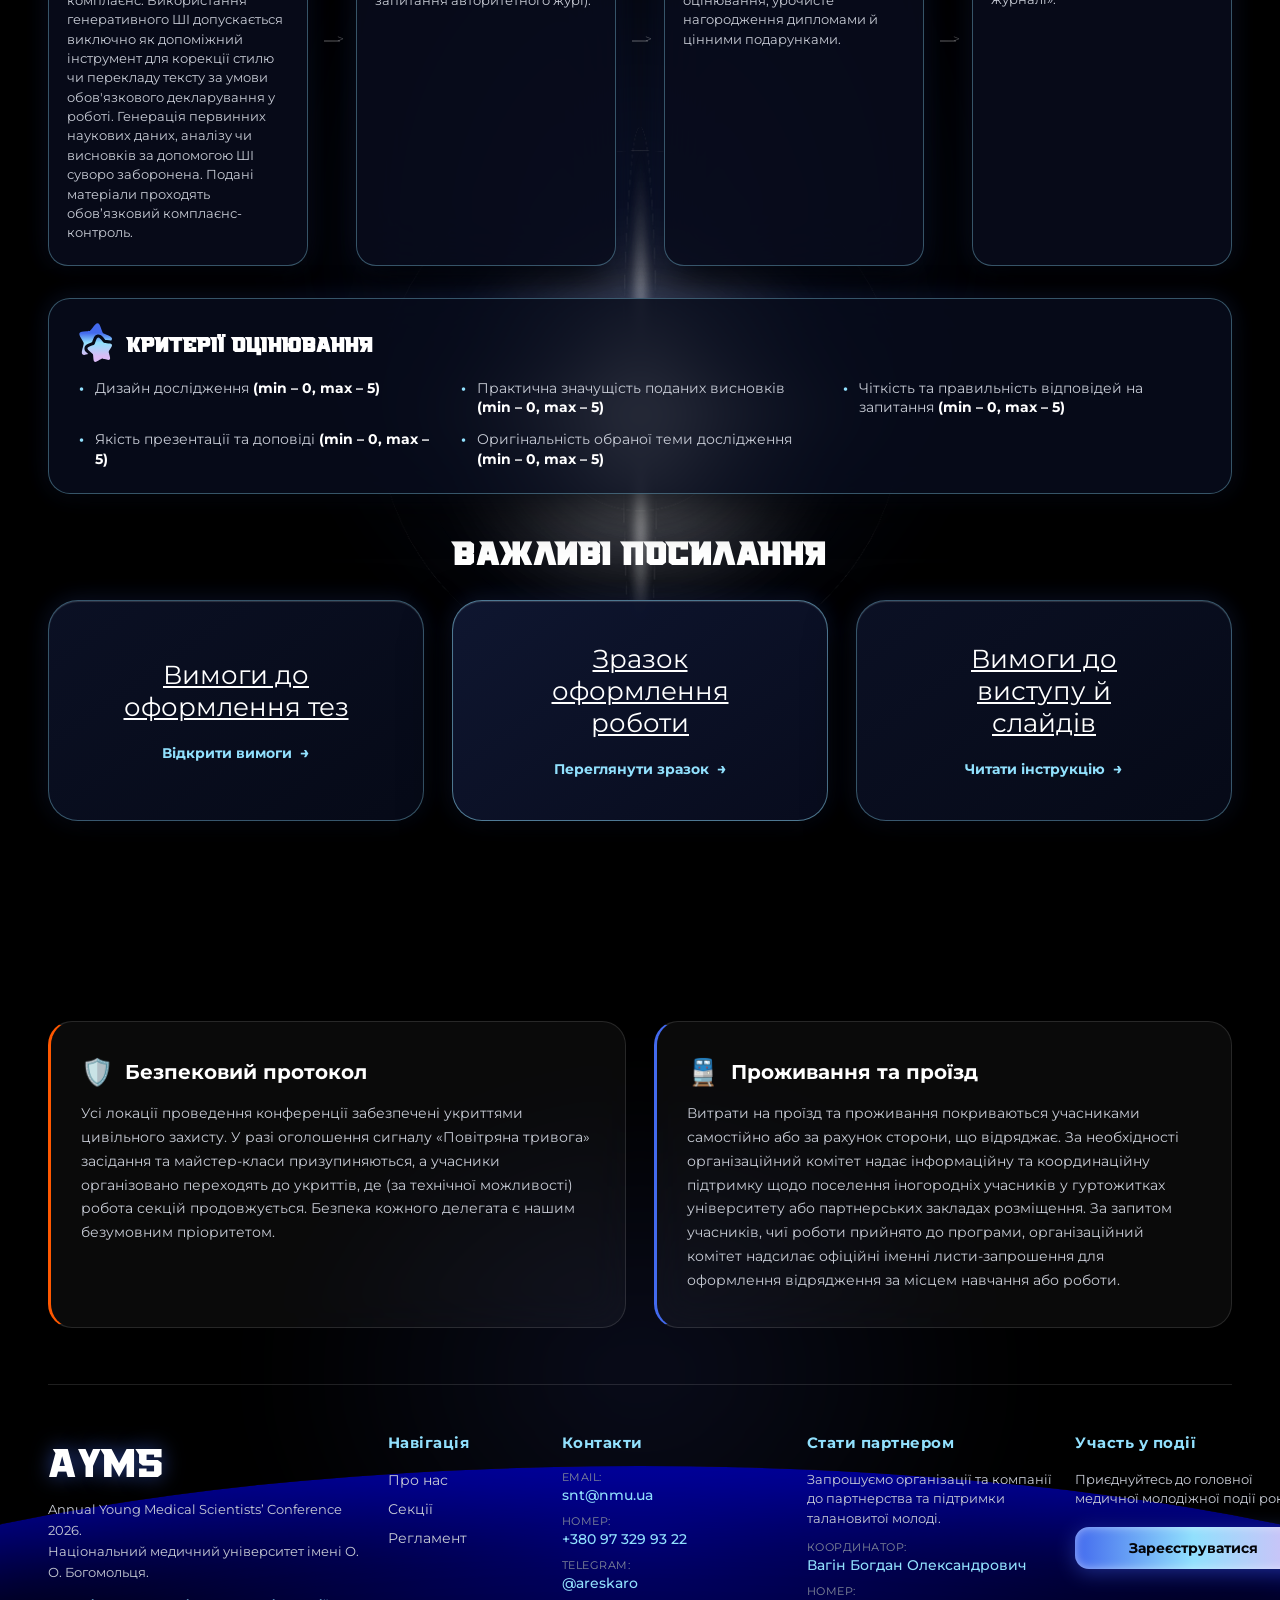
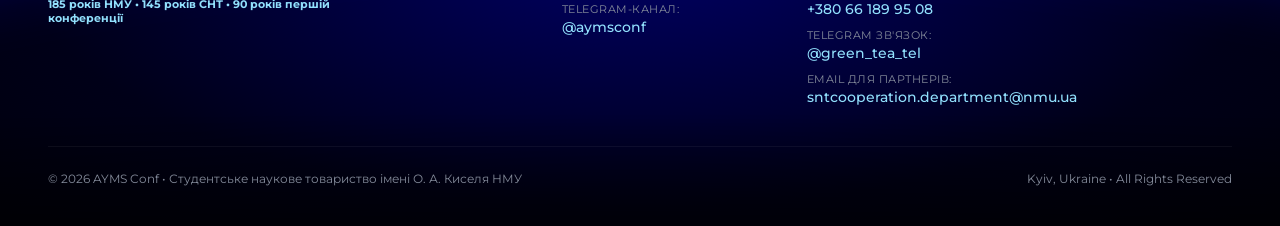
==== commit 7a75cf35: "fix(contacts): update partnership email to sntcooperation.department@nmu.ua" ====
--- a/index.html
+++ b/index.html
@@ -19,10 +19,10 @@
   </script>
   <title>AYMS Conf 2026 — Annual Young Medical Scientists’ Conference</title>
   <meta name="description" content="Офіційний сайт Annual Young Medical Scientists’ Conference 2026. 185-річчя НМУ імені О.О. Богомольця та 145-річчя СНТ імені О.А. Киселя. 26–27 листопада 2026 року, Київ.">
-  <link rel="icon" type="image/svg+xml" href="images/figma_raw/vector_41_223.svg?v=20261030_01">
+  <link rel="icon" type="image/svg+xml" href="images/figma_raw/vector_41_223.svg?v=20261030_02">
   <link rel="preload" href="fonts/FalconSportOne/FalconSportOne.woff2" as="font" type="font/woff2" crossorigin>
   <link rel="preload" href="fonts/Montserrat-VariableFont_wght.woff2" as="font" type="font/woff2" crossorigin>
-  <link rel="stylesheet" href="style.css?v=20261030_01">
+  <link rel="stylesheet" href="style.css?v=20261030_02">
 </head>
 <body class="desktop-view">
 
@@ -50,9 +50,9 @@
 <main class="site-container">
       <!-- 1. Hero Section -->
       <header id="m-hero" class="figma-section">
-        <img src="images/figma_sections/sec_1_hero.webp?v=20261030_01" alt="AYMS Conf 2026 - Головний екран" class="section-bg" width="1080" height="607" loading="eager" decoding="async">
+        <img src="images/figma_sections/sec_1_hero.webp?v=20261030_02" alt="AYMS Conf 2026 - Головний екран" class="section-bg" width="1080" height="607" loading="eager" decoding="async">
         <div class="vector-logo-overlay hero-nav-logo-overlay">
-          <img src="images/figma_raw/vector_41_223.svg?v=20261030_01" class="vector-logo-svg" alt="AYMS">
+          <img src="images/figma_raw/vector_41_223.svg?v=20261030_02" class="vector-logo-svg" alt="AYMS">
         </div>
         <nav class="nav-overlay" aria-label="Головне меню">
           <a href="#m-hero" class="hotspot hotspot-logo" aria-label="Логотип AYMS - На початок"></a>
@@ -70,9 +70,9 @@
 
       <!-- 2. About Section -->
       <section id="m-about" class="figma-section">
-        <img src="images/figma_sections/sec_2_about.webp?v=20261030_01" alt="Про захід — AYMS Conf 2026" class="section-bg" width="1080" height="1126" loading="eager" decoding="async">
+        <img src="images/figma_sections/sec_2_about.webp?v=20261030_02" alt="Про захід — AYMS Conf 2026" class="section-bg" width="1080" height="1126" loading="eager" decoding="async">
         <div class="vector-logo-overlay about-emblem-logo-overlay">
-          <img src="images/figma_raw/emblem_32_221.svg?v=20261030_01" class="vector-logo-svg" alt="AYMS Monogram">
+          <img src="images/figma_raw/emblem_32_221.svg?v=20261030_02" class="vector-logo-svg" alt="AYMS Monogram">
         </div>
         <div class="sr-only">
           <h2>Шановні колеги – студенти, лікарі-інтерни, аспіранти та молоді науковці!</h2>
@@ -85,7 +85,7 @@
 
       <!-- 3. Organizers Section -->
       <section id="m-organizers" class="figma-section">
-        <img src="images/figma_sections/sec_3_organizers.webp?v=20261030_01" alt="Організатори заходу" class="section-bg" width="1080" height="777" loading="eager" decoding="async">
+        <img src="images/figma_sections/sec_3_organizers.webp?v=20261030_02" alt="Організатори заходу" class="section-bg" width="1080" height="777" loading="eager" decoding="async">
         <div class="sr-only">
           <h2>Організатори</h2>
           <p>Національний медичний університет імені О. О. Богомольця</p>
@@ -96,7 +96,7 @@
 
       <!-- 4. Why Join & Bonuses Section -->
       <section id="m-why-join" class="figma-section">
-        <img src="images/figma_sections/sec_4_why_join.webp?v=20261030_01" alt="Чому варто стати частиною AYMS Conf 2026 та Бонуси" class="section-bg" width="1920" height="3749" loading="eager" decoding="async">
+        <img src="images/figma_sections/sec_4_why_join.webp?v=20261030_02" alt="Чому варто стати частиною AYMS Conf 2026 та Бонуси" class="section-bg" width="1920" height="3749" loading="eager" decoding="async">
         <div class="sr-only">
           <h2>ЧОМУ ВАРТО СТАТИ ЧАСТИНОЮ AYMS CONF 2026?</h2>
           <ul>
@@ -118,7 +118,7 @@
 
       <!-- 5. Key Facts Section -->
       <section id="m-key-facts" class="figma-section">
-        <img src="images/figma_sections/sec_5_key_facts.webp?v=20261030_01" alt="Ключові факти події" class="section-bg" width="1920" height="2236" loading="eager" decoding="async">
+        <img src="images/figma_sections/sec_5_key_facts.webp?v=20261030_02" alt="Ключові факти події" class="section-bg" width="1920" height="2236" loading="eager" decoding="async">
         <div class="sr-only">
           <h2>КЛЮЧОВІ ФАКТИ ПОДІЇ</h2>
           <dl>
@@ -138,7 +138,7 @@
 
       <!-- 6. Sections / Tracks Section -->
       <section id="m-sections" class="figma-section">
-        <img src="images/figma_sections/sec_6_sections.webp?v=20261030_01" alt="Наукові напрямки та секції" class="section-bg" width="1920" height="2804" loading="eager" decoding="async">
+        <img src="images/figma_sections/sec_6_sections.webp?v=20261030_02" alt="Наукові напрямки та секції" class="section-bg" width="1920" height="2804" loading="eager" decoding="async">
         <div class="sr-only">
           <h2>НАУКОВІ НАПРЯМКИ ТА СЕКЦІЇ</h2>
           <ol>
@@ -160,7 +160,7 @@
 
       <!-- 7. Stages, Selection & Criteria Section -->
       <section id="m-stages" class="figma-section">
-        <img src="images/figma_sections/sec_7_stages.webp?v=20261030_01" alt="Регламент та етапи конференції" class="section-bg" width="1920" height="2567" loading="eager" decoding="async">
+        <img src="images/figma_sections/sec_7_stages.webp?v=20261030_02" alt="Регламент та етапи конференції" class="section-bg" width="1920" height="2567" loading="eager" decoding="async">
         <div class="criteria-hotspots-overlay" aria-label="Вимоги та зразки">
           <button type="button" class="hotspot hotspot-theses" id="btn-m-open-theses" aria-label="Відкрити вимоги до оформлення тез" title="Вимоги до оформлення тез"></button>
           <button type="button" class="hotspot hotspot-sample" id="btn-m-open-sample" aria-label="Відкрити зразок оформлення роботи" title="Зразок оформлення роботи"></button>
@@ -179,7 +179,7 @@
 
       <!-- 8. Logistics, Security & Contacts Footer -->
       <footer id="m-footer" class="figma-section">
-        <img src="images/figma_sections/sec_8_footer.webp?v=20261030_01" alt="Контакти, безпековий протокол та локація" class="section-bg" width="1080" height="1639" loading="eager" decoding="async">
+        <img src="images/figma_sections/sec_8_footer.webp?v=20261030_02" alt="Контакти, безпековий протокол та локація" class="section-bg" width="1080" height="1639" loading="eager" decoding="async">
         <div class="footer-hotspots-overlay" aria-label="Контакти та навігація футера">
           <a href="#m-about" class="hotspot hotspot-footer-about" title="Про нас" aria-label="Перейти до Про нас"></a>
           <a href="#m-sections" class="hotspot hotspot-footer-sections" title="Секції" aria-label="Перейти до Секції"></a>
@@ -204,8 +204,8 @@
               <span data-i18n="footer_partner_tg_lbl">Telegram:</span> @green_tea_tel
             </a>
             <span class="m-ua-partner-sep">|</span>
-            <a href="mailto:snt@nmu.ua" class="m-ua-partner-link">
-              <span data-i18n="footer_partner_email_lbl">Email:</span> snt@nmu.ua
+            <a href="mailto:sntcooperation.department@nmu.ua" class="m-ua-partner-link">
+              <span data-i18n="footer_partner_email_lbl">Email:</span> sntcooperation.department@nmu.ua
             </a>
           </div>
         </div>
@@ -220,7 +220,7 @@
           <p>Telegram: @areskaro</p>
           <p>Telegram-канал: @aymsconf</p>
           <h2>Партнерство</h2>
-          <p>Координатор: Вагін Богдан Олександрович, тел: +380 66 189 95 08, Telegram: @green_tea_tel, Email: snt@nmu.ua</p>
+          <p>Координатор: Вагін Богдан Олександрович, тел: +380 66 189 95 08, Telegram: @green_tea_tel, Email: sntcooperation.department@nmu.ua</p>
         </div>
       </footer>
     </main>
@@ -230,9 +230,9 @@
 <main class="site-container">
       <!-- 1. Hero Section -->
       <header id="m-en-hero" class="figma-section">
-        <img src="images/figma_sections_en/sec_1_hero.webp?v=20261030_01" alt="AYMS Conf 2026 - Hero" class="section-bg" width="1080" height="607" loading="eager" decoding="async">
+        <img src="images/figma_sections_en/sec_1_hero.webp?v=20261030_02" alt="AYMS Conf 2026 - Hero" class="section-bg" width="1080" height="607" loading="eager" decoding="async">
         <div class="vector-logo-overlay hero-nav-logo-overlay">
-          <img src="images/figma_raw/vector_41_223.svg?v=20261030_01" class="vector-logo-svg" alt="AYMS">
+          <img src="images/figma_raw/vector_41_223.svg?v=20261030_02" class="vector-logo-svg" alt="AYMS">
         </div>
         <nav class="nav-overlay" aria-label="Main menu">
           <a href="#m-en-hero" class="hotspot hotspot-logo" aria-label="AYMS Logo - Top"></a>
@@ -250,9 +250,9 @@
 
       <!-- 2. About Section -->
       <section id="m-en-about" class="figma-section">
-        <img src="images/figma_sections_en/sec_2_about.webp?v=20261030_01" alt="About the Conference — AYMS Conf 2026" class="section-bg" width="1080" height="1126" loading="eager" decoding="async">
+        <img src="images/figma_sections_en/sec_2_about.webp?v=20261030_02" alt="About the Conference — AYMS Conf 2026" class="section-bg" width="1080" height="1126" loading="eager" decoding="async">
         <div class="vector-logo-overlay about-emblem-logo-overlay">
-          <img src="images/figma_raw/emblem_32_221.svg?v=20261030_01" class="vector-logo-svg" alt="AYMS Monogram">
+          <img src="images/figma_raw/emblem_32_221.svg?v=20261030_02" class="vector-logo-svg" alt="AYMS Monogram">
         </div>
         <div class="sr-only">
           <h2>Dear colleagues – students, medical interns, PhD candidates, and young scientists!</h2>
@@ -265,7 +265,7 @@
 
       <!-- 3. Organizers Section -->
       <section id="m-en-organizers" class="figma-section">
-        <img src="images/figma_sections_en/sec_3_organizers.webp?v=20261030_01" alt="Organizers" class="section-bg" width="1080" height="777" loading="eager" decoding="async">
+        <img src="images/figma_sections_en/sec_3_organizers.webp?v=20261030_02" alt="Organizers" class="section-bg" width="1080" height="777" loading="eager" decoding="async">
         <div class="sr-only">
           <h2>Organizers</h2>
           <p>Bogomolets National Medical University</p>
@@ -276,7 +276,7 @@
 
       <!-- 4. Why Join & Bonuses Section -->
       <section id="m-en-why-join" class="figma-section">
-        <img src="images/figma_sections_en/sec_4_why_join.webp?v=20261030_01" alt="Why Join AYMS Conf 2026 & Participant Bonuses" class="section-bg" width="1080" height="2108" loading="eager" decoding="async">
+        <img src="images/figma_sections_en/sec_4_why_join.webp?v=20261030_02" alt="Why Join AYMS Conf 2026 & Participant Bonuses" class="section-bg" width="1080" height="2108" loading="eager" decoding="async">
         <div class="sr-only">
           <h2>WHY BECOME PART OF AYMS CONF 2026?</h2>
           <ul>
@@ -299,7 +299,7 @@
 
       <!-- 5. Key Facts Section -->
       <section id="m-en-key-facts" class="figma-section">
-        <img src="images/figma_sections_en/sec_5_key_facts.webp?v=20261030_01" alt="Key Event Facts" class="section-bg" width="1080" height="1257" loading="eager" decoding="async">
+        <img src="images/figma_sections_en/sec_5_key_facts.webp?v=20261030_02" alt="Key Event Facts" class="section-bg" width="1080" height="1257" loading="eager" decoding="async">
         <div class="sr-only">
           <h2>KEY EVENT FACTS</h2>
           <p><strong>Format:</strong> Hybrid (in-person events in NMU halls + online platform for remote participants)</p>
@@ -313,7 +313,7 @@
 
       <!-- 6. Sections / Tracks Section -->
       <section id="m-en-sections" class="figma-section">
-        <img src="images/figma_sections_en/sec_6_sections.webp?v=20261030_01" alt="Scientific Tracks & Sections" class="section-bg" width="1080" height="1092" loading="eager" decoding="async">
+        <img src="images/figma_sections_en/sec_6_sections.webp?v=20261030_02" alt="Scientific Tracks & Sections" class="section-bg" width="1080" height="1092" loading="eager" decoding="async">
         <div class="sr-only">
           <h2>SCIENTIFIC TRACKS & SECTIONS</h2>
           <ol>
@@ -328,7 +328,7 @@
 
       <!-- 7. Stages, Selection & Criteria Section -->
       <section id="m-en-stages" class="figma-section">
-        <img src="images/figma_sections_en/sec_7_stages.webp?v=20261030_01" alt="Timeline & Evaluation Criteria" class="section-bg" width="1080" height="2372" loading="eager" decoding="async">
+        <img src="images/figma_sections_en/sec_7_stages.webp?v=20261030_02" alt="Timeline & Evaluation Criteria" class="section-bg" width="1080" height="2372" loading="eager" decoding="async">
         <div class="criteria-hotspots-overlay" aria-label="Requirements and sample links">
           <button type="button" class="hotspot hotspot-theses" id="btn-en-m-open-theses" data-modal="theses" aria-label="Open abstract formatting rules" title="Abstract Formatting Rules"></button>
           <button type="button" class="hotspot hotspot-sample" id="btn-en-m-open-sample" data-modal="sample" aria-label="Open sample abstract template" title="Sample Abstract Template"></button>
@@ -355,7 +355,7 @@
 
       <!-- 8. Logistics, Security & Contacts Footer -->
       <footer id="m-en-footer" class="figma-section">
-        <img src="images/figma_sections_en/sec_8_footer.webp?v=20261030_01" alt="Safety, Logistics and Contacts" class="section-bg" width="1080" height="1639" loading="eager" decoding="async">
+        <img src="images/figma_sections_en/sec_8_footer.webp?v=20261030_02" alt="Safety, Logistics and Contacts" class="section-bg" width="1080" height="1639" loading="eager" decoding="async">
         <div class="footer-hotspots-overlay" aria-label="Footer navigation and contacts">
           <a href="#m-en-about" class="hotspot hotspot-footer-about" title="About Us" aria-label="Go to About Us"></a>
           <a href="#m-en-sections" class="hotspot hotspot-footer-sections" title="Tracks" aria-label="Go to Tracks"></a>
@@ -380,8 +380,8 @@
               <span data-i18n="footer_partner_tg_lbl">Telegram:</span> @green_tea_tel
             </a>
             <span class="m-ua-partner-sep">|</span>
-            <a href="mailto:snt@nmu.ua" class="m-ua-partner-link">
-              <span data-i18n="footer_partner_email_lbl">Email:</span> snt@nmu.ua
+            <a href="mailto:sntcooperation.department@nmu.ua" class="m-ua-partner-link">
+              <span data-i18n="footer_partner_email_lbl">Email:</span> sntcooperation.department@nmu.ua
             </a>
           </div>
         </div>
@@ -396,7 +396,7 @@
           <p>Telegram: @areskaro</p>
           <p>Telegram channel: @aymsconf</p>
           <h2>Partnership</h2>
-          <p>Coordinator: Bohdan Vahin, Phone: +380 66 189 95 08, Telegram: @green_tea_tel, Email: snt@nmu.ua</p>
+          <p>Coordinator: Bohdan Vahin, Phone: +380 66 189 95 08, Telegram: @green_tea_tel, Email: sntcooperation.department@nmu.ua</p>
         </div>
       </footer>
     </main>
@@ -408,7 +408,7 @@
     <header class="desktop-navbar" id="desktop-nav">
       <div class="nav-container">
         <a href="#hero" class="nav-brand" aria-label="Головна AYMS 2026">
-          <img src="images/figma_raw/vector_41_223.svg?v=20261030_01" alt="AYMS" class="nav-logo-img">
+          <img src="images/figma_raw/vector_41_223.svg?v=20261030_02" alt="AYMS" class="nav-logo-img">
         </a>
 
         <nav class="nav-links" aria-label="Головна навігація">
@@ -461,7 +461,7 @@
         <div class="hero-celestial-sphere"></div>
         
         <!-- Designer Center Lens Flare -->
-        <img src="images/figma_raw/blik_lens_flare.webp?v=20261030_01" alt="" class="hero-lens-flare-img" aria-hidden="true" fetchpriority="high" decoding="async">
+        <img src="images/figma_raw/blik_lens_flare.webp?v=20261030_02" alt="" class="hero-lens-flare-img" aria-hidden="true" fetchpriority="high" decoding="async">
 
         <div class="hero-content-wrapper">
           <div class="hero-anniversary-badge">
@@ -502,14 +502,14 @@
       <!-- ==================== 2. ABOUT SECTION (Full Letter + Monogram + Ribbon) ==================== -->
       <section id="about" class="vh-section section-about">
         <!-- Designer's 3D Blue Wave Ribbon 1 (Horizontal Seamless) -->
-        <img src="images/figma_raw/blue_wave_horizontal.webp?v=20261030_01" alt="" class="about-wave-horizontal" aria-hidden="true" loading="lazy" decoding="async">
+        <img src="images/figma_raw/blue_wave_horizontal.webp?v=20261030_02" alt="" class="about-wave-horizontal" aria-hidden="true" loading="lazy" decoding="async">
         <div class="section-bg-concrete-overlay"></div>
 
         <div class="section-container about-grid">
           <!-- Left: Clean Designer Monogram Emblem (No oval ring or extra stat boxes) -->
           <div class="about-visual-column">
             <div class="emblem-card-glow">
-              <img src="images/figma_raw/emblem_32_221.svg?v=20261030_01" alt="AYMS Emblem" class="about-monogram-img" loading="lazy" decoding="async">
+              <img src="images/figma_raw/emblem_32_221.svg?v=20261030_02" alt="AYMS Emblem" class="about-monogram-img" loading="lazy" decoding="async">
             </div>
           </div>
 
@@ -542,7 +542,7 @@
       <!-- ==================== 3. ORGANIZERS SECTION (100vh) ==================== -->
       <section id="organizers" class="vh-section section-organizers">
         <!-- 3D Wave Ribbon 2 (Horizontal Seamless) -->
-        <img src="images/figma_raw/wave_ribbon_2_horizontal.webp?v=20261030_01" alt="" class="org-wave-horizontal" aria-hidden="true" loading="lazy" decoding="async">
+        <img src="images/figma_raw/wave_ribbon_2_horizontal.webp?v=20261030_02" alt="" class="org-wave-horizontal" aria-hidden="true" loading="lazy" decoding="async">
         <div class="section-bg-concrete-overlay"></div>
 
         <div class="section-container">
@@ -556,7 +556,7 @@
             <!-- Card 1: SNT Kysil -->
             <div class="organizer-glass-card highlight-card">
               <div class="org-logo-wrapper">
-                <img src="images/PhotoRoom-20230828_175059.png?v=20261030_01" alt="СНТ імені О.А. Киселя" class="org-logo-img" loading="lazy" decoding="async">
+                <img src="images/PhotoRoom-20230828_175059.png?v=20261030_02" alt="СНТ імені О.А. Киселя" class="org-logo-img" loading="lazy" decoding="async">
               </div>
               <h3 class="org-card-title" data-i18n="org_card2_title">Студентське наукове товариство імені О. А. Киселя</h3>
               <p class="org-card-desc" data-i18n="org_card2_desc">
@@ -569,7 +569,7 @@
             <!-- Card 2: NMU -->
             <div class="organizer-glass-card">
               <div class="org-logo-wrapper">
-                <img src="images/figma_raw/logo_nmu_card.svg?v=20261030_01" alt="НМУ імені О.О. Богомольця" class="org-logo-svg" loading="lazy" decoding="async">
+                <img src="images/figma_raw/logo_nmu_card.svg?v=20261030_02" alt="НМУ імені О.О. Богомольця" class="org-logo-svg" loading="lazy" decoding="async">
               </div>
               <h3 class="org-card-title" data-i18n="org_card1_title">Національний медичний університет імені О. О. Богомольця</h3>
               <p class="org-card-desc" data-i18n="org_card1_desc">
@@ -582,7 +582,7 @@
             <!-- Card 3: TMV -->
             <div class="organizer-glass-card">
               <div class="org-logo-wrapper">
-                <img src="images/figma_raw/tmv_logo_card.png?v=20261030_01" alt="Товариство молодих вчених, аспірантів і спеціалістів" class="org-logo-img" loading="lazy" decoding="async">
+                <img src="images/figma_raw/tmv_logo_card.png?v=20261030_02" alt="Товариство молодих вчених, аспірантів і спеціалістів" class="org-logo-img" loading="lazy" decoding="async">
               </div>
               <h3 class="org-card-title" data-i18n="org_card3_title">Товариство молодих вчених, аспірантів і спеціалістів</h3>
               <p class="org-card-desc" data-i18n="org_card3_desc">
@@ -984,7 +984,7 @@
                   </li>
                   <li>
                     <span class="contact-lbl" data-i18n="footer_partner_email_lbl">Email для партнерів:</span>
-                    <a href="mailto:snt@nmu.ua" class="contact-val">snt@nmu.ua</a>
+                    <a href="mailto:sntcooperation.department@nmu.ua" class="contact-val">sntcooperation.department@nmu.ua</a>
                   </li>
                 </ul>
               </div>
@@ -1034,7 +1034,7 @@
     </div>
   </div>
 
-  <script src="translations.js?v=20261030_01" defer></script>
-  <script src="script.js?v=20261030_01" defer></script>
+  <script src="translations.js?v=20261030_02" defer></script>
+  <script src="script.js?v=20261030_02" defer></script>
 </body>
 </html>
--- a/style.css
+++ b/style.css
@@ -488,7 +488,7 @@
   left: 0;
   width: 100%;
   height: 100%;
-  background: url('images/figma_raw/hero_smokey_atmosphere.webp?v=20261030_01') no-repeat center center;
+  background: url('images/figma_raw/hero_smokey_atmosphere.webp?v=20261030_02') no-repeat center center;
   background-size: cover;
   opacity: 0.30;
   mix-blend-mode: screen;
@@ -2664,7 +2664,7 @@
     content: '';
     position: fixed;
     inset: 0;
-    background: url('images/figma_raw/concrete_texture_bg.webp?v=20261030_01') no-repeat center center;
+    background: url('images/figma_raw/concrete_texture_bg.webp?v=20261030_02') no-repeat center center;
     background-size: cover;
     opacity: 0.04;
     pointer-events: none;
@@ -3306,7 +3306,7 @@
   width: 44.5%;
   background:
     linear-gradient(180deg, rgba(10, 14, 28, 0.78) 0%, rgba(4, 6, 14, 0.84) 100%),
-    url('images/figma_raw/concrete_texture_bg.webp?v=20261030_01') center/cover no-repeat;
+    url('images/figma_raw/concrete_texture_bg.webp?v=20261030_02') center/cover no-repeat;
   border: 1px solid rgba(255, 255, 255, 0.25);
   border-radius: clamp(10px, 2.6vw, 22px);
   pointer-events: none;
@@ -3843,6 +3843,7 @@
   align-items: center;
   gap: 1vw;
   transition: color 0.2s ease;
+  word-break: break-all;
 }
 
 .m-ua-partner-link span {
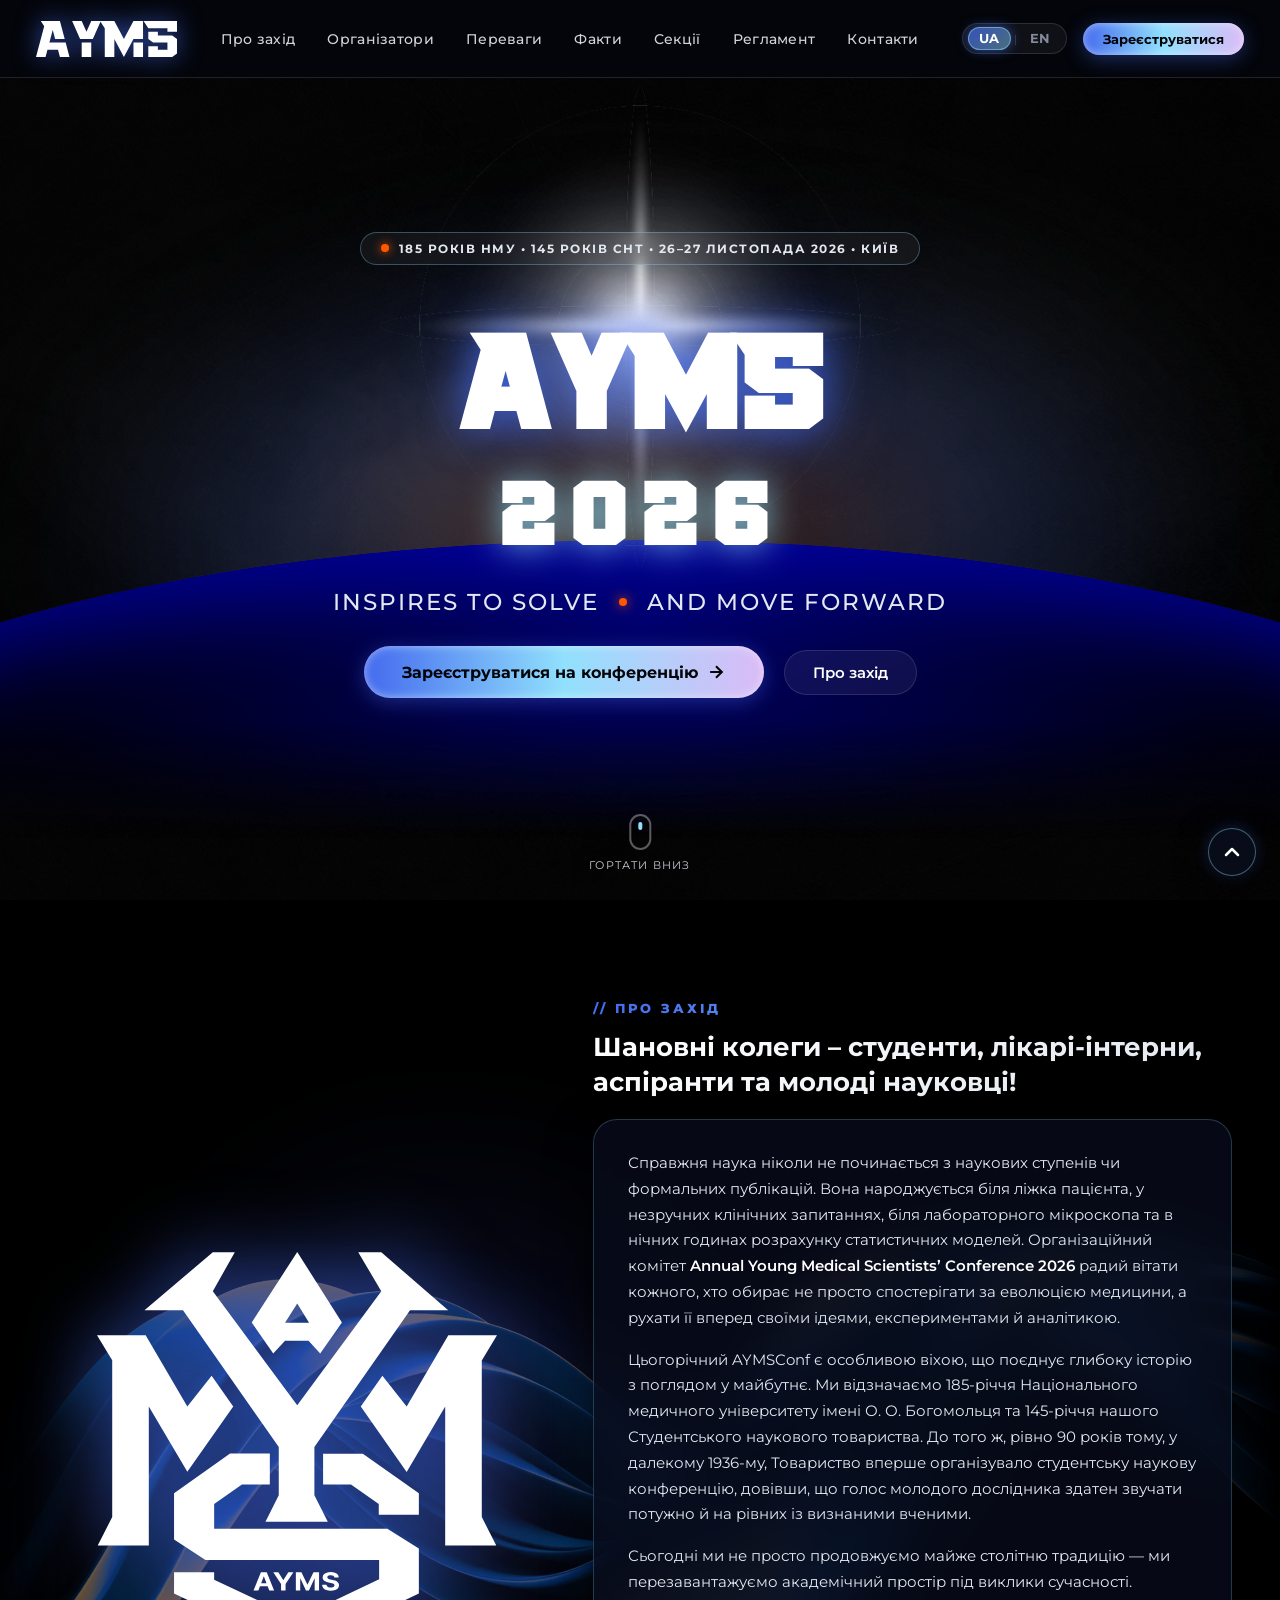
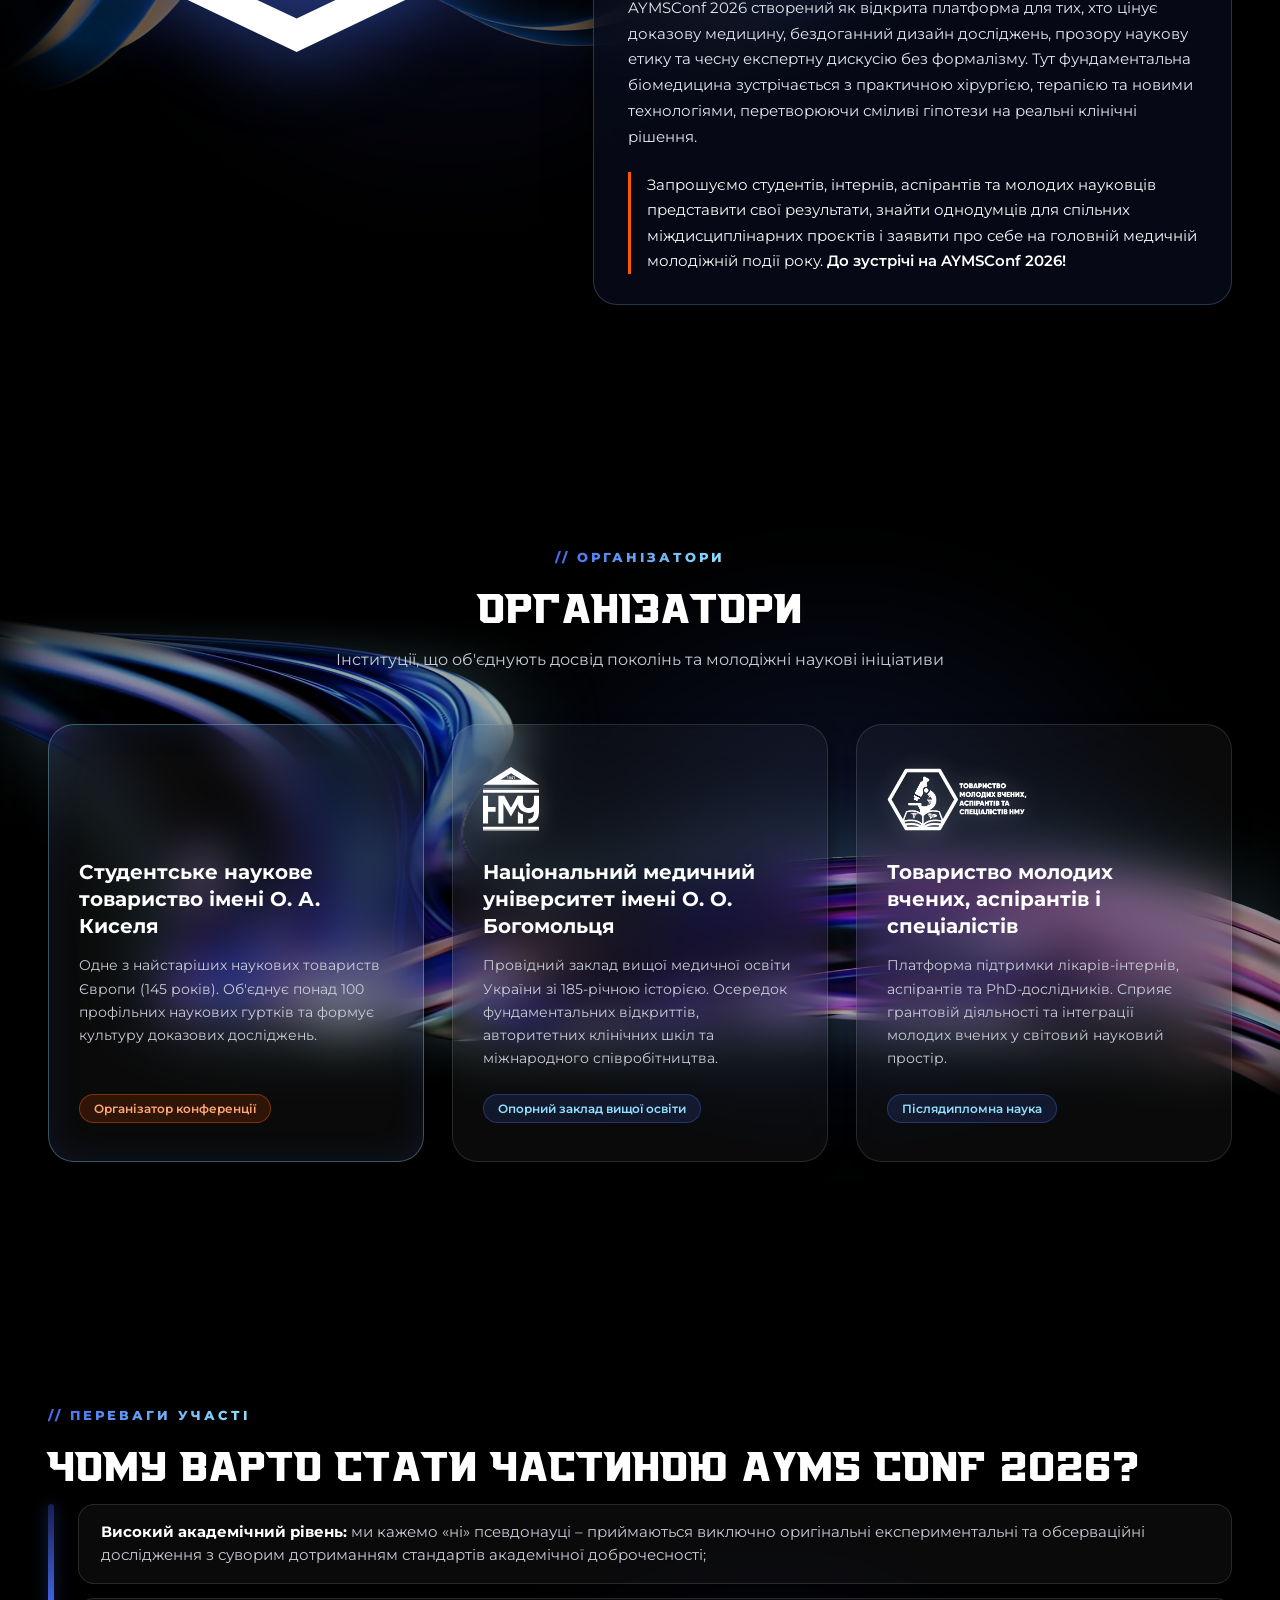
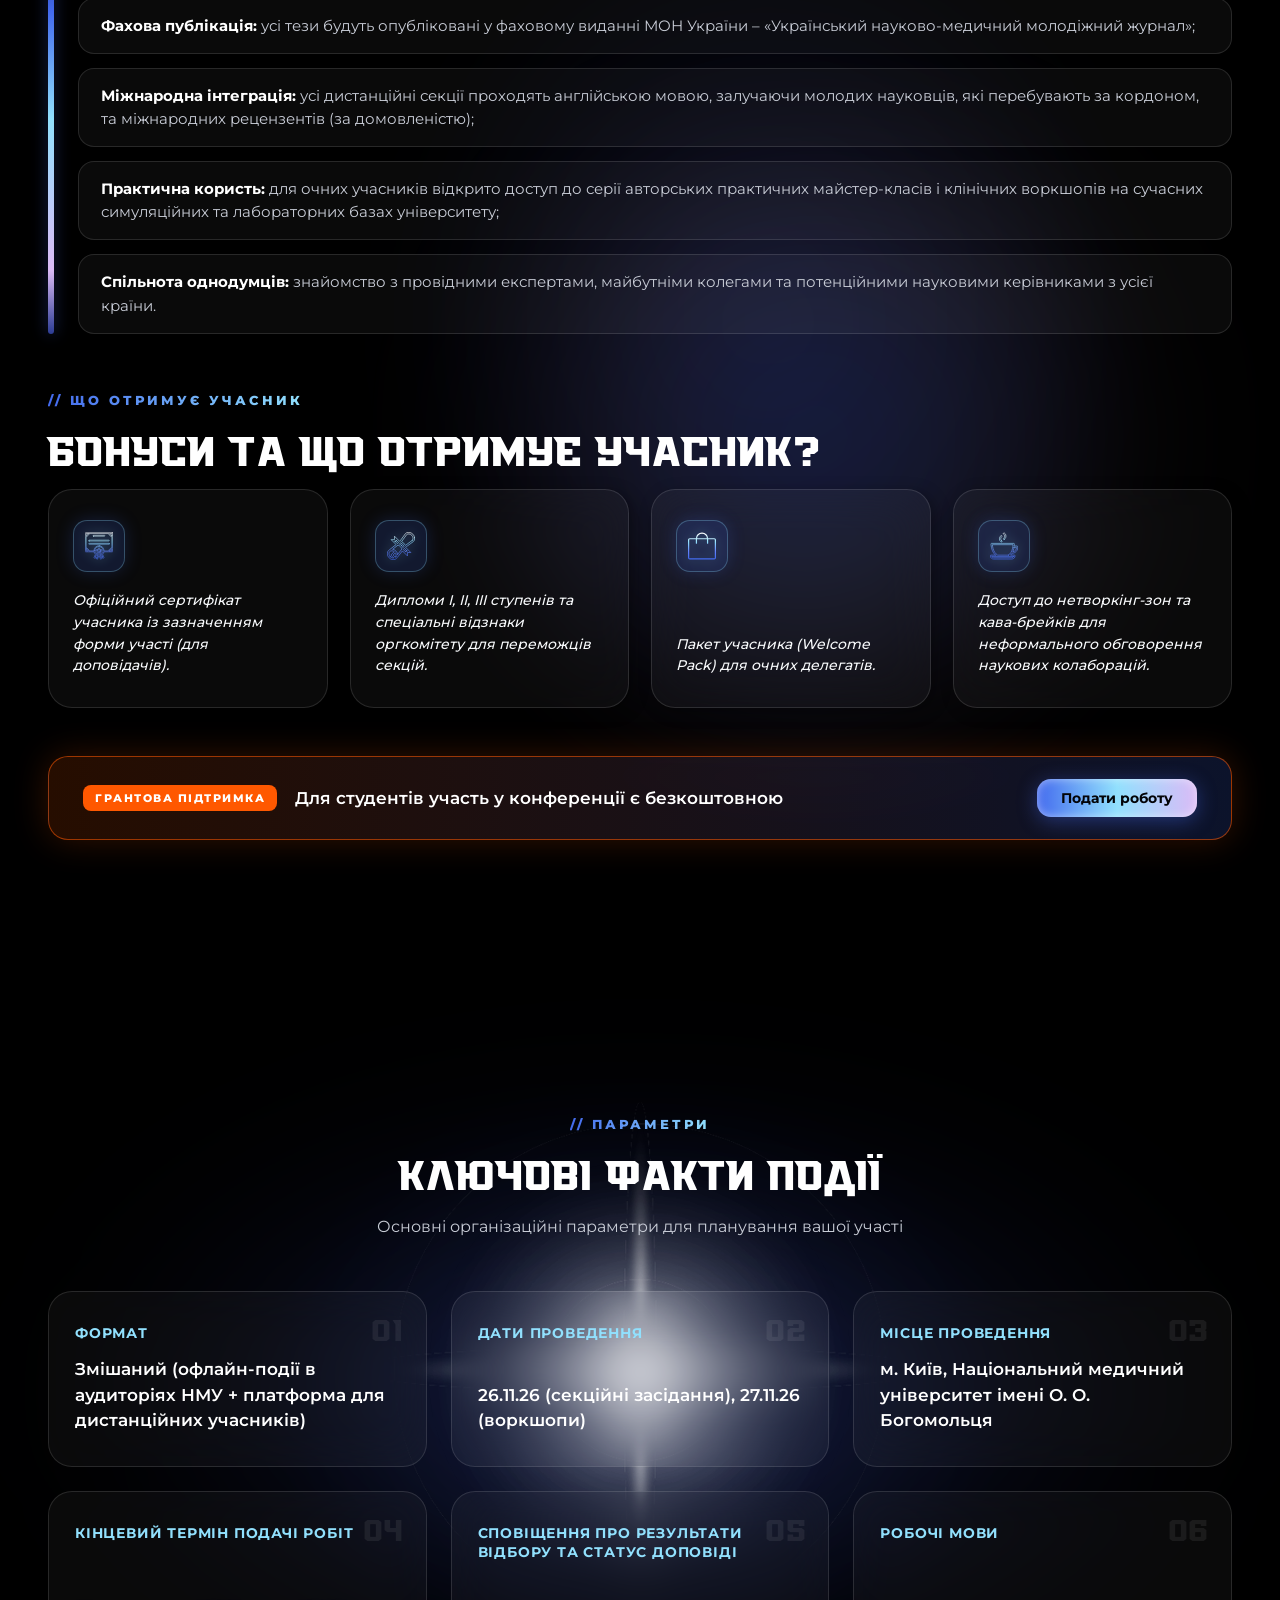
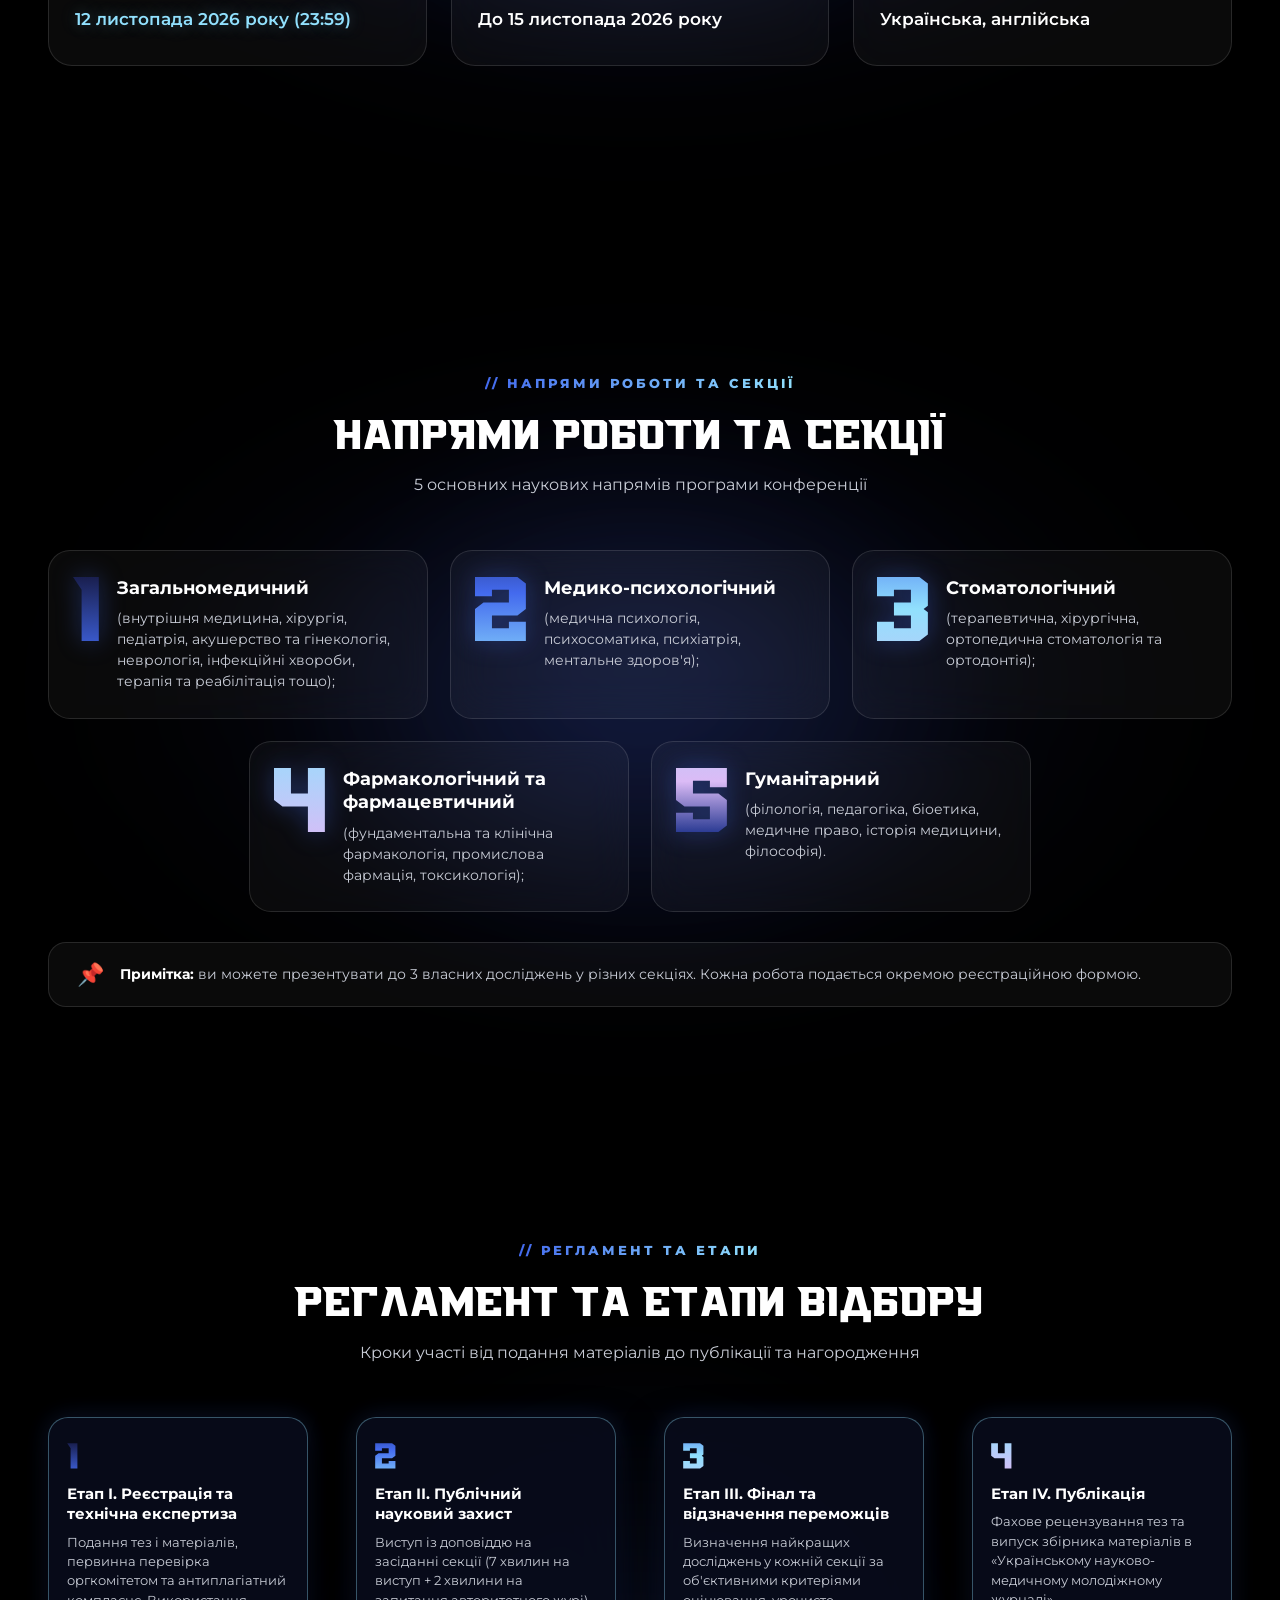
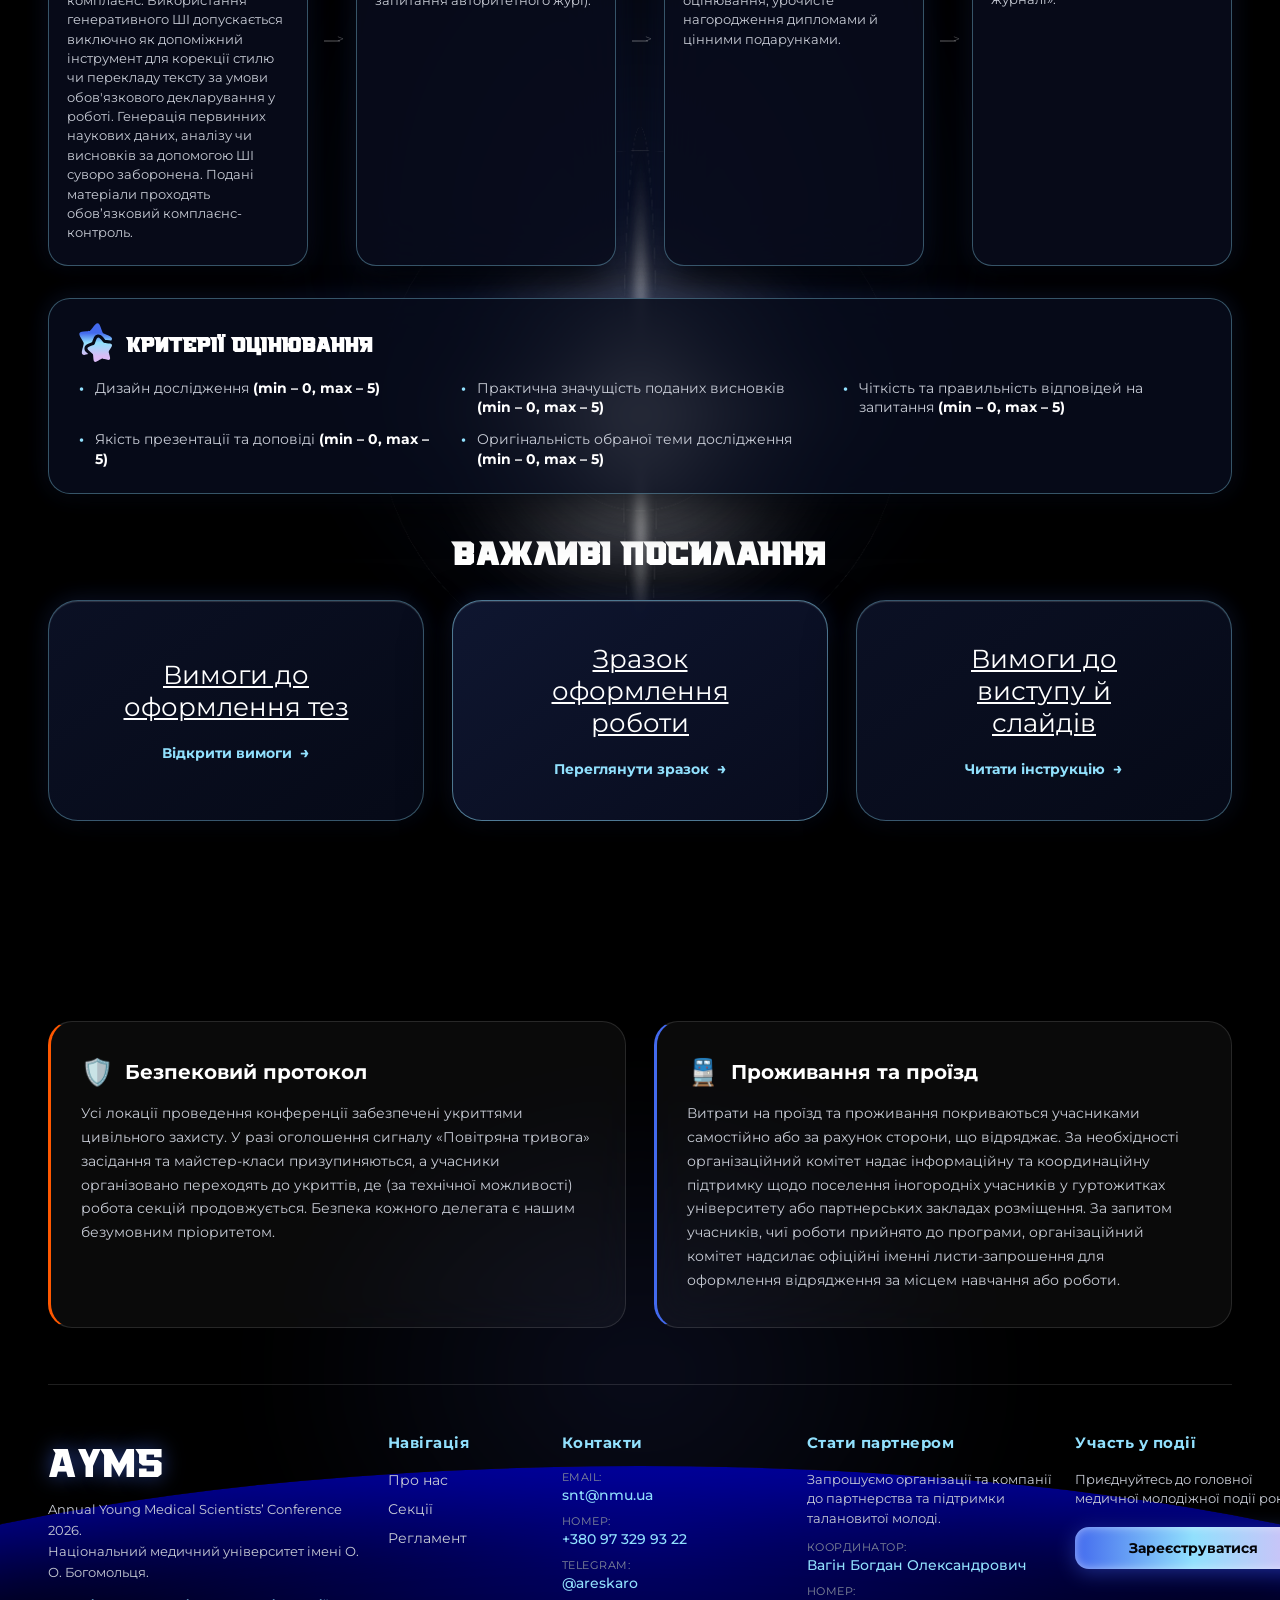
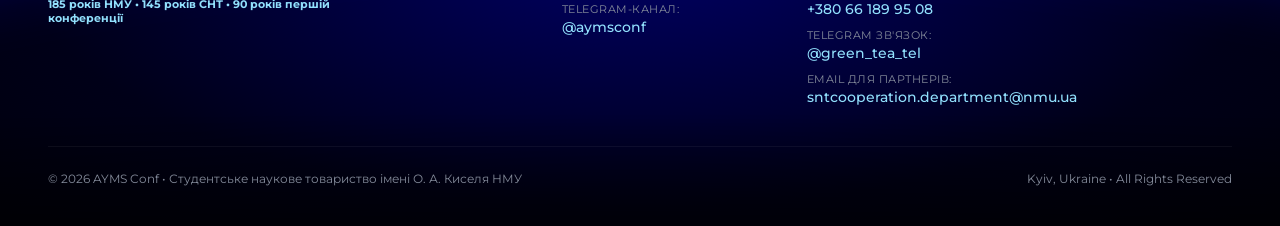
==== commit 5ac5af2d: "feat(security): add security headers, canonical URL, OG tags, and configure ayms.nmuofficial.com" ====
--- a/index.html
+++ b/index.html
@@ -19,10 +19,32 @@
   </script>
   <title>AYMS Conf 2026 — Annual Young Medical Scientists’ Conference</title>
   <meta name="description" content="Офіційний сайт Annual Young Medical Scientists’ Conference 2026. 185-річчя НМУ імені О.О. Богомольця та 145-річчя СНТ імені О.А. Киселя. 26–27 листопада 2026 року, Київ.">
-  <link rel="icon" type="image/svg+xml" href="images/figma_raw/vector_41_223.svg?v=20261030_02">
+  <link rel="canonical" href="https://ayms.nmuofficial.com/">
+
+  <!-- Security & Privacy Meta Controls -->
+  <meta http-equiv="X-Content-Type-Options" content="nosniff">
+  <meta name="referrer" content="strict-origin-when-cross-origin">
+
+  <!-- Open Graph / Facebook / LinkedIn / Telegram -->
+  <meta property="og:type" content="website">
+  <meta property="og:url" content="https://ayms.nmuofficial.com/">
+  <meta property="og:title" content="AYMS Conf 2026 — Annual Young Medical Scientists’ Conference">
+  <meta property="og:description" content="Офіційний сайт Annual Young Medical Scientists’ Conference 2026. 185-річчя НМУ імені О.О. Богомольця та 145-річчя СНТ імені О.А. Киселя. 26–27 листопада 2026 року, Київ.">
+  <meta property="og:image" content="https://ayms.nmuofficial.com/images/figma_sections/sec_1_hero.webp">
+  <meta property="og:locale" content="uk_UA">
+  <meta property="og:locale:alternate" content="en_US">
+
+  <!-- Twitter / X Cards -->
+  <meta name="twitter:card" content="summary_large_image">
+  <meta name="twitter:url" content="https://ayms.nmuofficial.com/">
+  <meta name="twitter:title" content="AYMS Conf 2026 — Annual Young Medical Scientists’ Conference">
+  <meta name="twitter:description" content="Офіційний сайт Annual Young Medical Scientists’ Conference 2026. 185-річчя НМУ імені О.О. Богомольця та 145-річчя СНТ імені О.А. Киселя. 26–27 листопада 2026 року, Київ.">
+  <meta name="twitter:image" content="https://ayms.nmuofficial.com/images/figma_sections/sec_1_hero.webp">
+
+  <link rel="icon" type="image/svg+xml" href="images/figma_raw/vector_41_223.svg?v=20261105_01">
   <link rel="preload" href="fonts/FalconSportOne/FalconSportOne.woff2" as="font" type="font/woff2" crossorigin>
   <link rel="preload" href="fonts/Montserrat-VariableFont_wght.woff2" as="font" type="font/woff2" crossorigin>
-  <link rel="stylesheet" href="style.css?v=20261030_02">
+  <link rel="stylesheet" href="style.css?v=20261105_01">
 </head>
 <body class="desktop-view">
 
@@ -50,9 +72,9 @@
 <main class="site-container">
       <!-- 1. Hero Section -->
       <header id="m-hero" class="figma-section">
-        <img src="images/figma_sections/sec_1_hero.webp?v=20261030_02" alt="AYMS Conf 2026 - Головний екран" class="section-bg" width="1080" height="607" loading="eager" decoding="async">
+        <img src="images/figma_sections/sec_1_hero.webp?v=20261105_01" alt="AYMS Conf 2026 - Головний екран" class="section-bg" width="1080" height="607" loading="eager" decoding="async">
         <div class="vector-logo-overlay hero-nav-logo-overlay">
-          <img src="images/figma_raw/vector_41_223.svg?v=20261030_02" class="vector-logo-svg" alt="AYMS">
+          <img src="images/figma_raw/vector_41_223.svg?v=20261105_01" class="vector-logo-svg" alt="AYMS">
         </div>
         <nav class="nav-overlay" aria-label="Головне меню">
           <a href="#m-hero" class="hotspot hotspot-logo" aria-label="Логотип AYMS - На початок"></a>
@@ -70,9 +92,9 @@
 
       <!-- 2. About Section -->
       <section id="m-about" class="figma-section">
-        <img src="images/figma_sections/sec_2_about.webp?v=20261030_02" alt="Про захід — AYMS Conf 2026" class="section-bg" width="1080" height="1126" loading="eager" decoding="async">
+        <img src="images/figma_sections/sec_2_about.webp?v=20261105_01" alt="Про захід — AYMS Conf 2026" class="section-bg" width="1080" height="1126" loading="eager" decoding="async">
         <div class="vector-logo-overlay about-emblem-logo-overlay">
-          <img src="images/figma_raw/emblem_32_221.svg?v=20261030_02" class="vector-logo-svg" alt="AYMS Monogram">
+          <img src="images/figma_raw/emblem_32_221.svg?v=20261105_01" class="vector-logo-svg" alt="AYMS Monogram">
         </div>
         <div class="sr-only">
           <h2>Шановні колеги – студенти, лікарі-інтерни, аспіранти та молоді науковці!</h2>
@@ -85,7 +107,7 @@
 
       <!-- 3. Organizers Section -->
       <section id="m-organizers" class="figma-section">
-        <img src="images/figma_sections/sec_3_organizers.webp?v=20261030_02" alt="Організатори заходу" class="section-bg" width="1080" height="777" loading="eager" decoding="async">
+        <img src="images/figma_sections/sec_3_organizers.webp?v=20261105_01" alt="Організатори заходу" class="section-bg" width="1080" height="777" loading="eager" decoding="async">
         <div class="sr-only">
           <h2>Організатори</h2>
           <p>Національний медичний університет імені О. О. Богомольця</p>
@@ -96,7 +118,7 @@
 
       <!-- 4. Why Join & Bonuses Section -->
       <section id="m-why-join" class="figma-section">
-        <img src="images/figma_sections/sec_4_why_join.webp?v=20261030_02" alt="Чому варто стати частиною AYMS Conf 2026 та Бонуси" class="section-bg" width="1920" height="3749" loading="eager" decoding="async">
+        <img src="images/figma_sections/sec_4_why_join.webp?v=20261105_01" alt="Чому варто стати частиною AYMS Conf 2026 та Бонуси" class="section-bg" width="1920" height="3749" loading="eager" decoding="async">
         <div class="sr-only">
           <h2>ЧОМУ ВАРТО СТАТИ ЧАСТИНОЮ AYMS CONF 2026?</h2>
           <ul>
@@ -118,7 +140,7 @@
 
       <!-- 5. Key Facts Section -->
       <section id="m-key-facts" class="figma-section">
-        <img src="images/figma_sections/sec_5_key_facts.webp?v=20261030_02" alt="Ключові факти події" class="section-bg" width="1920" height="2236" loading="eager" decoding="async">
+        <img src="images/figma_sections/sec_5_key_facts.webp?v=20261105_01" alt="Ключові факти події" class="section-bg" width="1920" height="2236" loading="eager" decoding="async">
         <div class="sr-only">
           <h2>КЛЮЧОВІ ФАКТИ ПОДІЇ</h2>
           <dl>
@@ -138,7 +160,7 @@
 
       <!-- 6. Sections / Tracks Section -->
       <section id="m-sections" class="figma-section">
-        <img src="images/figma_sections/sec_6_sections.webp?v=20261030_02" alt="Наукові напрямки та секції" class="section-bg" width="1920" height="2804" loading="eager" decoding="async">
+        <img src="images/figma_sections/sec_6_sections.webp?v=20261105_01" alt="Наукові напрямки та секції" class="section-bg" width="1920" height="2804" loading="eager" decoding="async">
         <div class="sr-only">
           <h2>НАУКОВІ НАПРЯМКИ ТА СЕКЦІЇ</h2>
           <ol>
@@ -160,7 +182,7 @@
 
       <!-- 7. Stages, Selection & Criteria Section -->
       <section id="m-stages" class="figma-section">
-        <img src="images/figma_sections/sec_7_stages.webp?v=20261030_02" alt="Регламент та етапи конференції" class="section-bg" width="1920" height="2567" loading="eager" decoding="async">
+        <img src="images/figma_sections/sec_7_stages.webp?v=20261105_01" alt="Регламент та етапи конференції" class="section-bg" width="1920" height="2567" loading="eager" decoding="async">
         <div class="criteria-hotspots-overlay" aria-label="Вимоги та зразки">
           <button type="button" class="hotspot hotspot-theses" id="btn-m-open-theses" aria-label="Відкрити вимоги до оформлення тез" title="Вимоги до оформлення тез"></button>
           <button type="button" class="hotspot hotspot-sample" id="btn-m-open-sample" aria-label="Відкрити зразок оформлення роботи" title="Зразок оформлення роботи"></button>
@@ -179,7 +201,7 @@
 
       <!-- 8. Logistics, Security & Contacts Footer -->
       <footer id="m-footer" class="figma-section">
-        <img src="images/figma_sections/sec_8_footer.webp?v=20261030_02" alt="Контакти, безпековий протокол та локація" class="section-bg" width="1080" height="1639" loading="eager" decoding="async">
+        <img src="images/figma_sections/sec_8_footer.webp?v=20261105_01" alt="Контакти, безпековий протокол та локація" class="section-bg" width="1080" height="1639" loading="eager" decoding="async">
         <div class="footer-hotspots-overlay" aria-label="Контакти та навігація футера">
           <a href="#m-about" class="hotspot hotspot-footer-about" title="Про нас" aria-label="Перейти до Про нас"></a>
           <a href="#m-sections" class="hotspot hotspot-footer-sections" title="Секції" aria-label="Перейти до Секції"></a>
@@ -230,9 +252,9 @@
 <main class="site-container">
       <!-- 1. Hero Section -->
       <header id="m-en-hero" class="figma-section">
-        <img src="images/figma_sections_en/sec_1_hero.webp?v=20261030_02" alt="AYMS Conf 2026 - Hero" class="section-bg" width="1080" height="607" loading="eager" decoding="async">
+        <img src="images/figma_sections_en/sec_1_hero.webp?v=20261105_01" alt="AYMS Conf 2026 - Hero" class="section-bg" width="1080" height="607" loading="eager" decoding="async">
         <div class="vector-logo-overlay hero-nav-logo-overlay">
-          <img src="images/figma_raw/vector_41_223.svg?v=20261030_02" class="vector-logo-svg" alt="AYMS">
+          <img src="images/figma_raw/vector_41_223.svg?v=20261105_01" class="vector-logo-svg" alt="AYMS">
         </div>
         <nav class="nav-overlay" aria-label="Main menu">
           <a href="#m-en-hero" class="hotspot hotspot-logo" aria-label="AYMS Logo - Top"></a>
@@ -250,9 +272,9 @@
 
       <!-- 2. About Section -->
       <section id="m-en-about" class="figma-section">
-        <img src="images/figma_sections_en/sec_2_about.webp?v=20261030_02" alt="About the Conference — AYMS Conf 2026" class="section-bg" width="1080" height="1126" loading="eager" decoding="async">
+        <img src="images/figma_sections_en/sec_2_about.webp?v=20261105_01" alt="About the Conference — AYMS Conf 2026" class="section-bg" width="1080" height="1126" loading="eager" decoding="async">
         <div class="vector-logo-overlay about-emblem-logo-overlay">
-          <img src="images/figma_raw/emblem_32_221.svg?v=20261030_02" class="vector-logo-svg" alt="AYMS Monogram">
+          <img src="images/figma_raw/emblem_32_221.svg?v=20261105_01" class="vector-logo-svg" alt="AYMS Monogram">
         </div>
         <div class="sr-only">
           <h2>Dear colleagues – students, medical interns, PhD candidates, and young scientists!</h2>
@@ -265,7 +287,7 @@
 
       <!-- 3. Organizers Section -->
       <section id="m-en-organizers" class="figma-section">
-        <img src="images/figma_sections_en/sec_3_organizers.webp?v=20261030_02" alt="Organizers" class="section-bg" width="1080" height="777" loading="eager" decoding="async">
+        <img src="images/figma_sections_en/sec_3_organizers.webp?v=20261105_01" alt="Organizers" class="section-bg" width="1080" height="777" loading="eager" decoding="async">
         <div class="sr-only">
           <h2>Organizers</h2>
           <p>Bogomolets National Medical University</p>
@@ -276,7 +298,7 @@
 
       <!-- 4. Why Join & Bonuses Section -->
       <section id="m-en-why-join" class="figma-section">
-        <img src="images/figma_sections_en/sec_4_why_join.webp?v=20261030_02" alt="Why Join AYMS Conf 2026 & Participant Bonuses" class="section-bg" width="1080" height="2108" loading="eager" decoding="async">
+        <img src="images/figma_sections_en/sec_4_why_join.webp?v=20261105_01" alt="Why Join AYMS Conf 2026 & Participant Bonuses" class="section-bg" width="1080" height="2108" loading="eager" decoding="async">
         <div class="sr-only">
           <h2>WHY BECOME PART OF AYMS CONF 2026?</h2>
           <ul>
@@ -299,7 +321,7 @@
 
       <!-- 5. Key Facts Section -->
       <section id="m-en-key-facts" class="figma-section">
-        <img src="images/figma_sections_en/sec_5_key_facts.webp?v=20261030_02" alt="Key Event Facts" class="section-bg" width="1080" height="1257" loading="eager" decoding="async">
+        <img src="images/figma_sections_en/sec_5_key_facts.webp?v=20261105_01" alt="Key Event Facts" class="section-bg" width="1080" height="1257" loading="eager" decoding="async">
         <div class="sr-only">
           <h2>KEY EVENT FACTS</h2>
           <p><strong>Format:</strong> Hybrid (in-person events in NMU halls + online platform for remote participants)</p>
@@ -313,7 +335,7 @@
 
       <!-- 6. Sections / Tracks Section -->
       <section id="m-en-sections" class="figma-section">
-        <img src="images/figma_sections_en/sec_6_sections.webp?v=20261030_02" alt="Scientific Tracks & Sections" class="section-bg" width="1080" height="1092" loading="eager" decoding="async">
+        <img src="images/figma_sections_en/sec_6_sections.webp?v=20261105_01" alt="Scientific Tracks & Sections" class="section-bg" width="1080" height="1092" loading="eager" decoding="async">
         <div class="sr-only">
           <h2>SCIENTIFIC TRACKS & SECTIONS</h2>
           <ol>
@@ -328,7 +350,7 @@
 
       <!-- 7. Stages, Selection & Criteria Section -->
       <section id="m-en-stages" class="figma-section">
-        <img src="images/figma_sections_en/sec_7_stages.webp?v=20261030_02" alt="Timeline & Evaluation Criteria" class="section-bg" width="1080" height="2372" loading="eager" decoding="async">
+        <img src="images/figma_sections_en/sec_7_stages.webp?v=20261105_01" alt="Timeline & Evaluation Criteria" class="section-bg" width="1080" height="2372" loading="eager" decoding="async">
         <div class="criteria-hotspots-overlay" aria-label="Requirements and sample links">
           <button type="button" class="hotspot hotspot-theses" id="btn-en-m-open-theses" data-modal="theses" aria-label="Open abstract formatting rules" title="Abstract Formatting Rules"></button>
           <button type="button" class="hotspot hotspot-sample" id="btn-en-m-open-sample" data-modal="sample" aria-label="Open sample abstract template" title="Sample Abstract Template"></button>
@@ -355,7 +377,7 @@
 
       <!-- 8. Logistics, Security & Contacts Footer -->
       <footer id="m-en-footer" class="figma-section">
-        <img src="images/figma_sections_en/sec_8_footer.webp?v=20261030_02" alt="Safety, Logistics and Contacts" class="section-bg" width="1080" height="1639" loading="eager" decoding="async">
+        <img src="images/figma_sections_en/sec_8_footer.webp?v=20261105_01" alt="Safety, Logistics and Contacts" class="section-bg" width="1080" height="1639" loading="eager" decoding="async">
         <div class="footer-hotspots-overlay" aria-label="Footer navigation and contacts">
           <a href="#m-en-about" class="hotspot hotspot-footer-about" title="About Us" aria-label="Go to About Us"></a>
           <a href="#m-en-sections" class="hotspot hotspot-footer-sections" title="Tracks" aria-label="Go to Tracks"></a>
@@ -408,7 +430,7 @@
     <header class="desktop-navbar" id="desktop-nav">
       <div class="nav-container">
         <a href="#hero" class="nav-brand" aria-label="Головна AYMS 2026">
-          <img src="images/figma_raw/vector_41_223.svg?v=20261030_02" alt="AYMS" class="nav-logo-img">
+          <img src="images/figma_raw/vector_41_223.svg?v=20261105_01" alt="AYMS" class="nav-logo-img">
         </a>
 
         <nav class="nav-links" aria-label="Головна навігація">
@@ -461,7 +483,7 @@
         <div class="hero-celestial-sphere"></div>
         
         <!-- Designer Center Lens Flare -->
-        <img src="images/figma_raw/blik_lens_flare.webp?v=20261030_02" alt="" class="hero-lens-flare-img" aria-hidden="true" fetchpriority="high" decoding="async">
+        <img src="images/figma_raw/blik_lens_flare.webp?v=20261105_01" alt="" class="hero-lens-flare-img" aria-hidden="true" fetchpriority="high" decoding="async">
 
         <div class="hero-content-wrapper">
           <div class="hero-anniversary-badge">
@@ -502,14 +524,14 @@
       <!-- ==================== 2. ABOUT SECTION (Full Letter + Monogram + Ribbon) ==================== -->
       <section id="about" class="vh-section section-about">
         <!-- Designer's 3D Blue Wave Ribbon 1 (Horizontal Seamless) -->
-        <img src="images/figma_raw/blue_wave_horizontal.webp?v=20261030_02" alt="" class="about-wave-horizontal" aria-hidden="true" loading="lazy" decoding="async">
+        <img src="images/figma_raw/blue_wave_horizontal.webp?v=20261105_01" alt="" class="about-wave-horizontal" aria-hidden="true" loading="lazy" decoding="async">
         <div class="section-bg-concrete-overlay"></div>
 
         <div class="section-container about-grid">
           <!-- Left: Clean Designer Monogram Emblem (No oval ring or extra stat boxes) -->
           <div class="about-visual-column">
             <div class="emblem-card-glow">
-              <img src="images/figma_raw/emblem_32_221.svg?v=20261030_02" alt="AYMS Emblem" class="about-monogram-img" loading="lazy" decoding="async">
+              <img src="images/figma_raw/emblem_32_221.svg?v=20261105_01" alt="AYMS Emblem" class="about-monogram-img" loading="lazy" decoding="async">
             </div>
           </div>
 
@@ -542,7 +564,7 @@
       <!-- ==================== 3. ORGANIZERS SECTION (100vh) ==================== -->
       <section id="organizers" class="vh-section section-organizers">
         <!-- 3D Wave Ribbon 2 (Horizontal Seamless) -->
-        <img src="images/figma_raw/wave_ribbon_2_horizontal.webp?v=20261030_02" alt="" class="org-wave-horizontal" aria-hidden="true" loading="lazy" decoding="async">
+        <img src="images/figma_raw/wave_ribbon_2_horizontal.webp?v=20261105_01" alt="" class="org-wave-horizontal" aria-hidden="true" loading="lazy" decoding="async">
         <div class="section-bg-concrete-overlay"></div>
 
         <div class="section-container">
@@ -556,7 +578,7 @@
             <!-- Card 1: SNT Kysil -->
             <div class="organizer-glass-card highlight-card">
               <div class="org-logo-wrapper">
-                <img src="images/PhotoRoom-20230828_175059.png?v=20261030_02" alt="СНТ імені О.А. Киселя" class="org-logo-img" loading="lazy" decoding="async">
+                <img src="images/PhotoRoom-20230828_175059.png?v=20261105_01" alt="СНТ імені О.А. Киселя" class="org-logo-img" loading="lazy" decoding="async">
               </div>
               <h3 class="org-card-title" data-i18n="org_card2_title">Студентське наукове товариство імені О. А. Киселя</h3>
               <p class="org-card-desc" data-i18n="org_card2_desc">
@@ -569,7 +591,7 @@
             <!-- Card 2: NMU -->
             <div class="organizer-glass-card">
               <div class="org-logo-wrapper">
-                <img src="images/figma_raw/logo_nmu_card.svg?v=20261030_02" alt="НМУ імені О.О. Богомольця" class="org-logo-svg" loading="lazy" decoding="async">
+                <img src="images/figma_raw/logo_nmu_card.svg?v=20261105_01" alt="НМУ імені О.О. Богомольця" class="org-logo-svg" loading="lazy" decoding="async">
               </div>
               <h3 class="org-card-title" data-i18n="org_card1_title">Національний медичний університет імені О. О. Богомольця</h3>
               <p class="org-card-desc" data-i18n="org_card1_desc">
@@ -582,7 +604,7 @@
             <!-- Card 3: TMV -->
             <div class="organizer-glass-card">
               <div class="org-logo-wrapper">
-                <img src="images/figma_raw/tmv_logo_card.png?v=20261030_02" alt="Товариство молодих вчених, аспірантів і спеціалістів" class="org-logo-img" loading="lazy" decoding="async">
+                <img src="images/figma_raw/tmv_logo_card.png?v=20261105_01" alt="Товариство молодих вчених, аспірантів і спеціалістів" class="org-logo-img" loading="lazy" decoding="async">
               </div>
               <h3 class="org-card-title" data-i18n="org_card3_title">Товариство молодих вчених, аспірантів і спеціалістів</h3>
               <p class="org-card-desc" data-i18n="org_card3_desc">
@@ -1034,7 +1056,7 @@
     </div>
   </div>
 
-  <script src="translations.js?v=20261030_02" defer></script>
-  <script src="script.js?v=20261030_02" defer></script>
+  <script src="translations.js?v=20261105_01" defer></script>
+  <script src="script.js?v=20261105_01" defer></script>
 </body>
 </html>
--- a/style.css
+++ b/style.css
@@ -488,7 +488,7 @@
   left: 0;
   width: 100%;
   height: 100%;
-  background: url('images/figma_raw/hero_smokey_atmosphere.webp?v=20261030_02') no-repeat center center;
+  background: url('images/figma_raw/hero_smokey_atmosphere.webp?v=20261105_01') no-repeat center center;
   background-size: cover;
   opacity: 0.30;
   mix-blend-mode: screen;
@@ -2664,7 +2664,7 @@
     content: '';
     position: fixed;
     inset: 0;
-    background: url('images/figma_raw/concrete_texture_bg.webp?v=20261030_02') no-repeat center center;
+    background: url('images/figma_raw/concrete_texture_bg.webp?v=20261105_01') no-repeat center center;
     background-size: cover;
     opacity: 0.04;
     pointer-events: none;
@@ -3306,7 +3306,7 @@
   width: 44.5%;
   background:
     linear-gradient(180deg, rgba(10, 14, 28, 0.78) 0%, rgba(4, 6, 14, 0.84) 100%),
-    url('images/figma_raw/concrete_texture_bg.webp?v=20261030_02') center/cover no-repeat;
+    url('images/figma_raw/concrete_texture_bg.webp?v=20261105_01') center/cover no-repeat;
   border: 1px solid rgba(255, 255, 255, 0.25);
   border-radius: clamp(10px, 2.6vw, 22px);
   pointer-events: none;
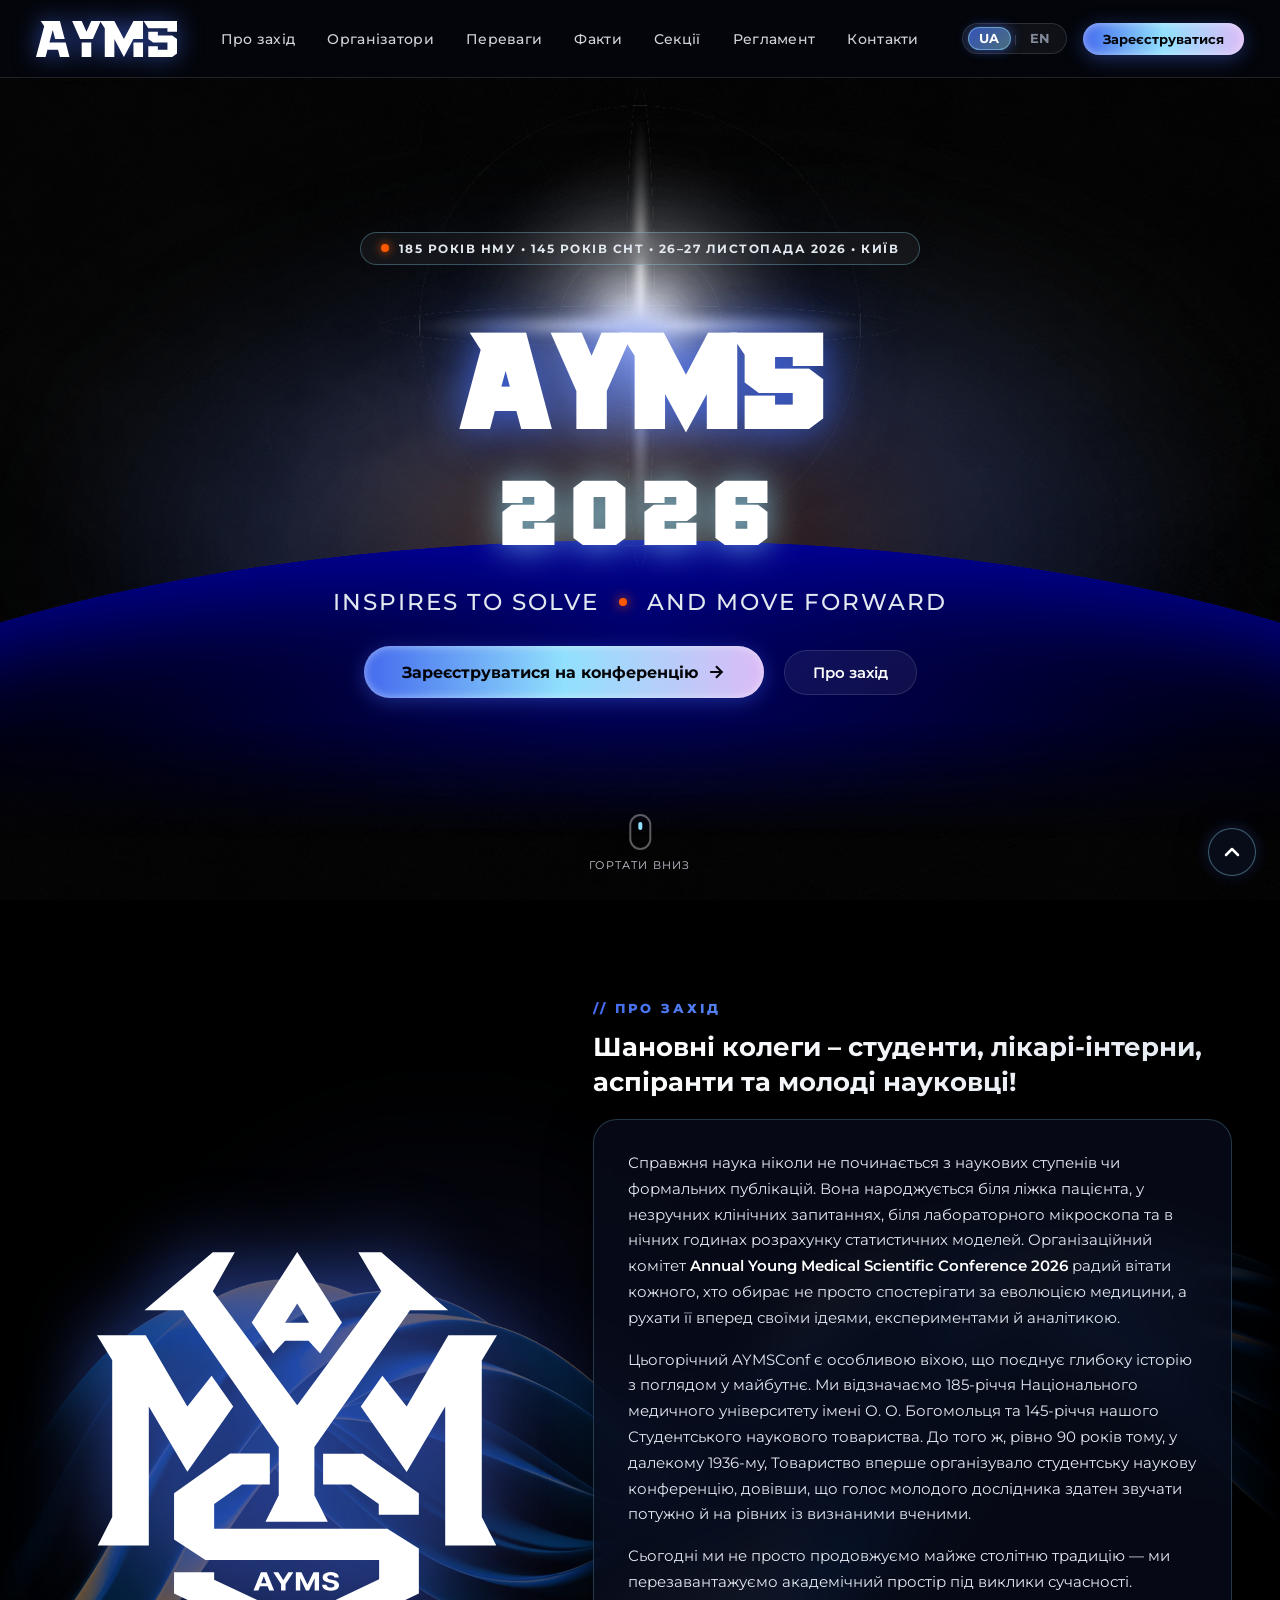
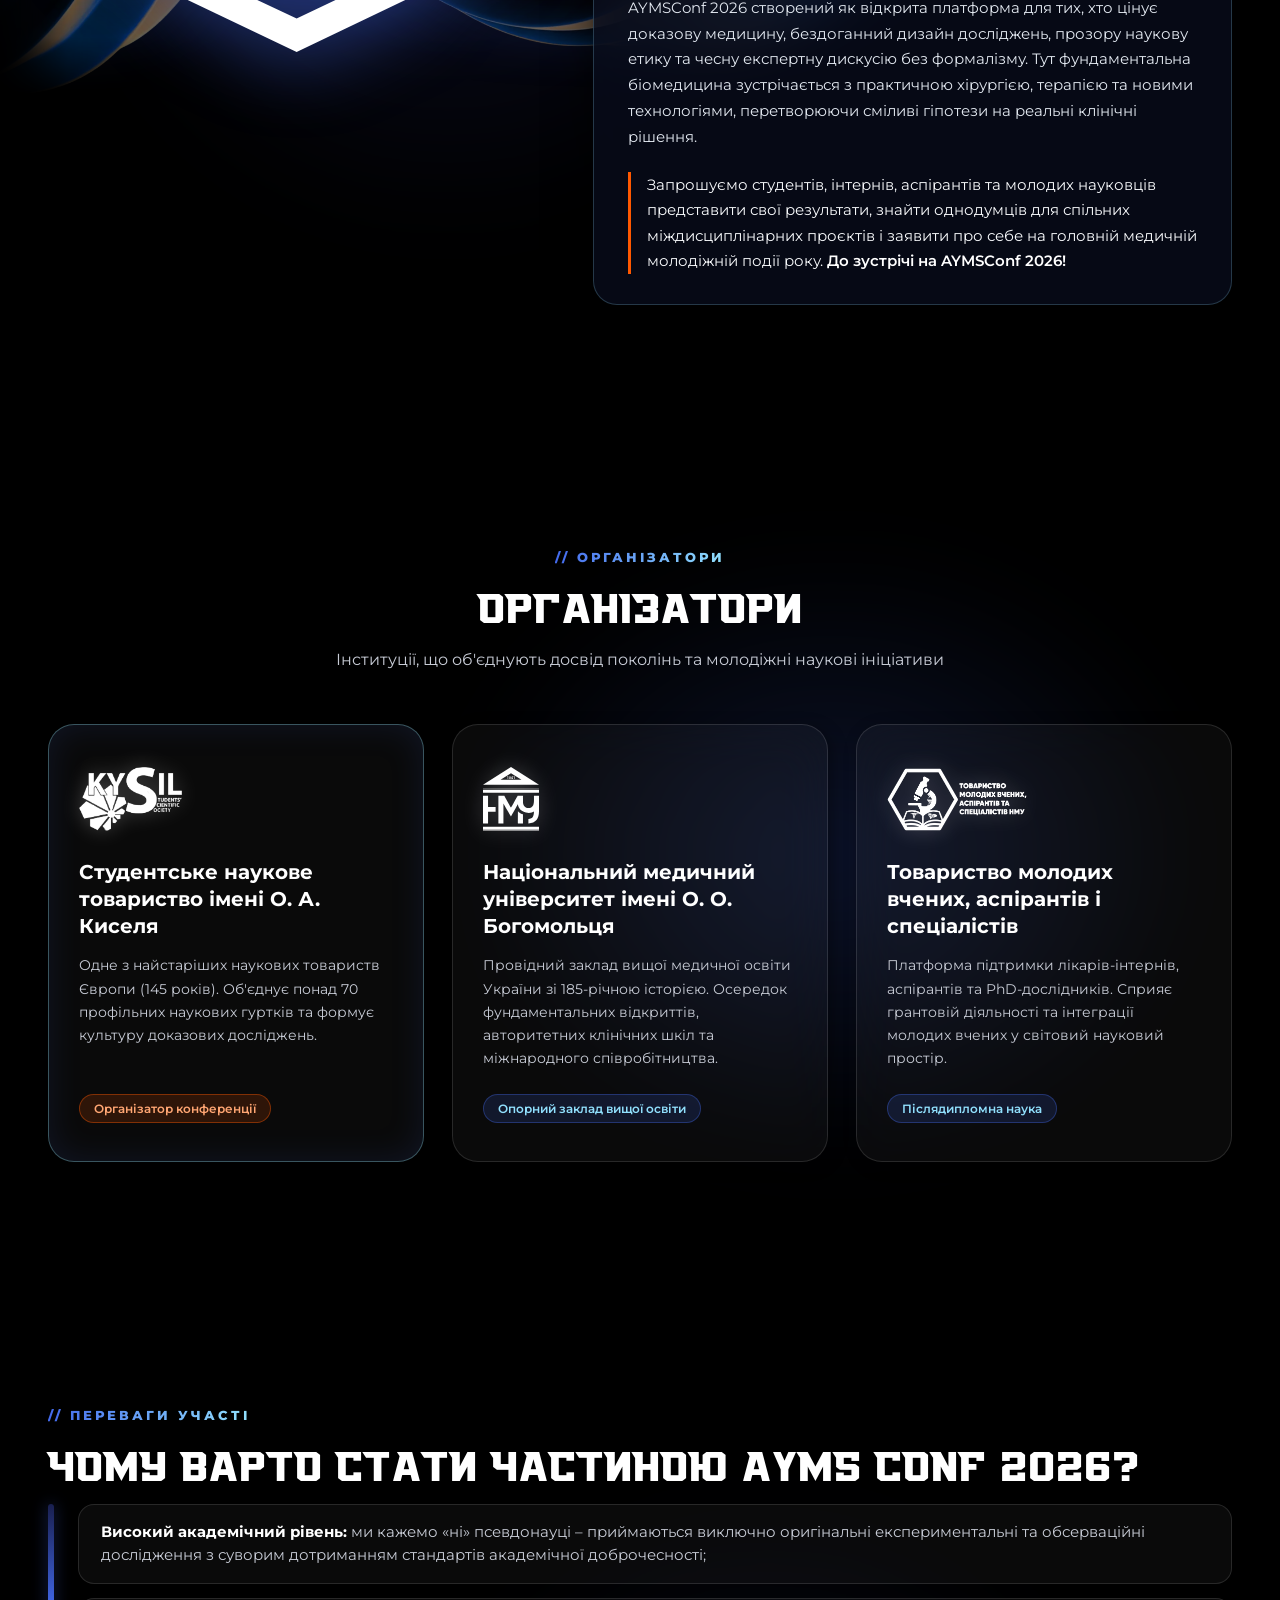
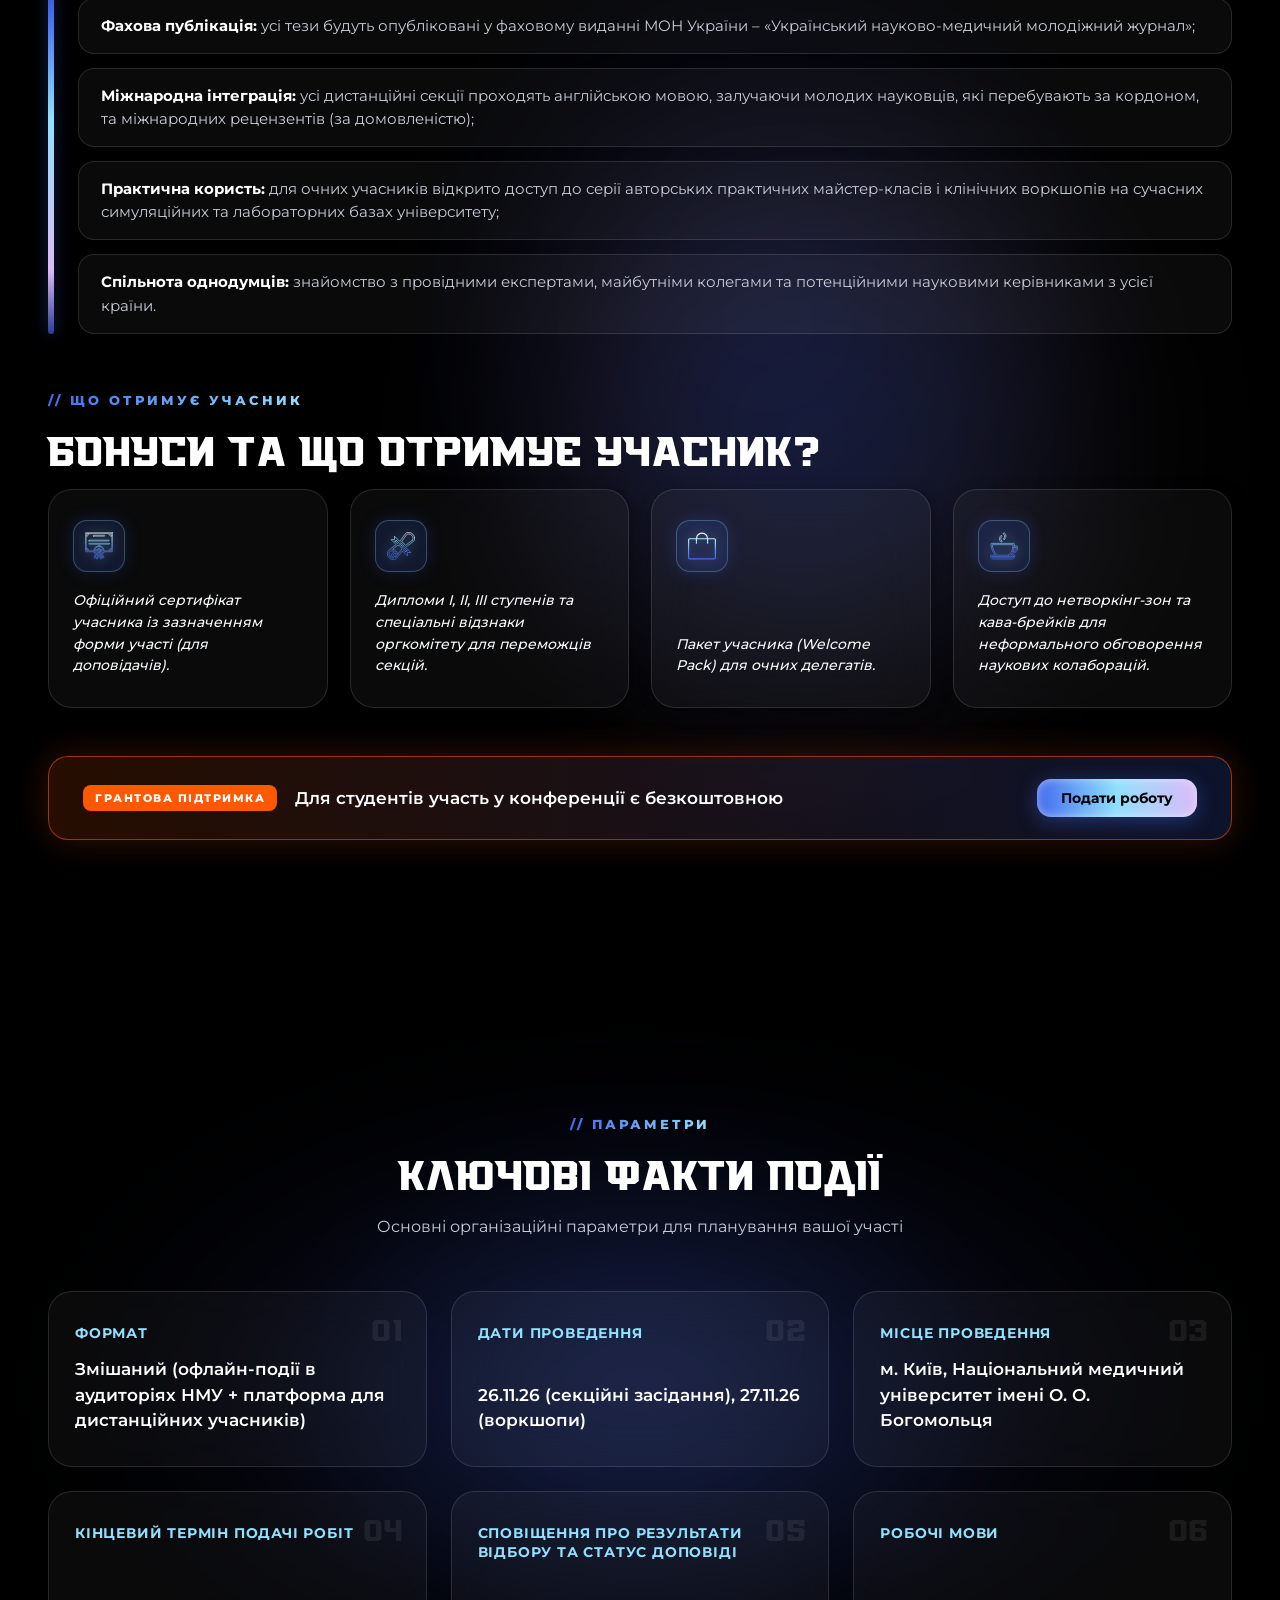
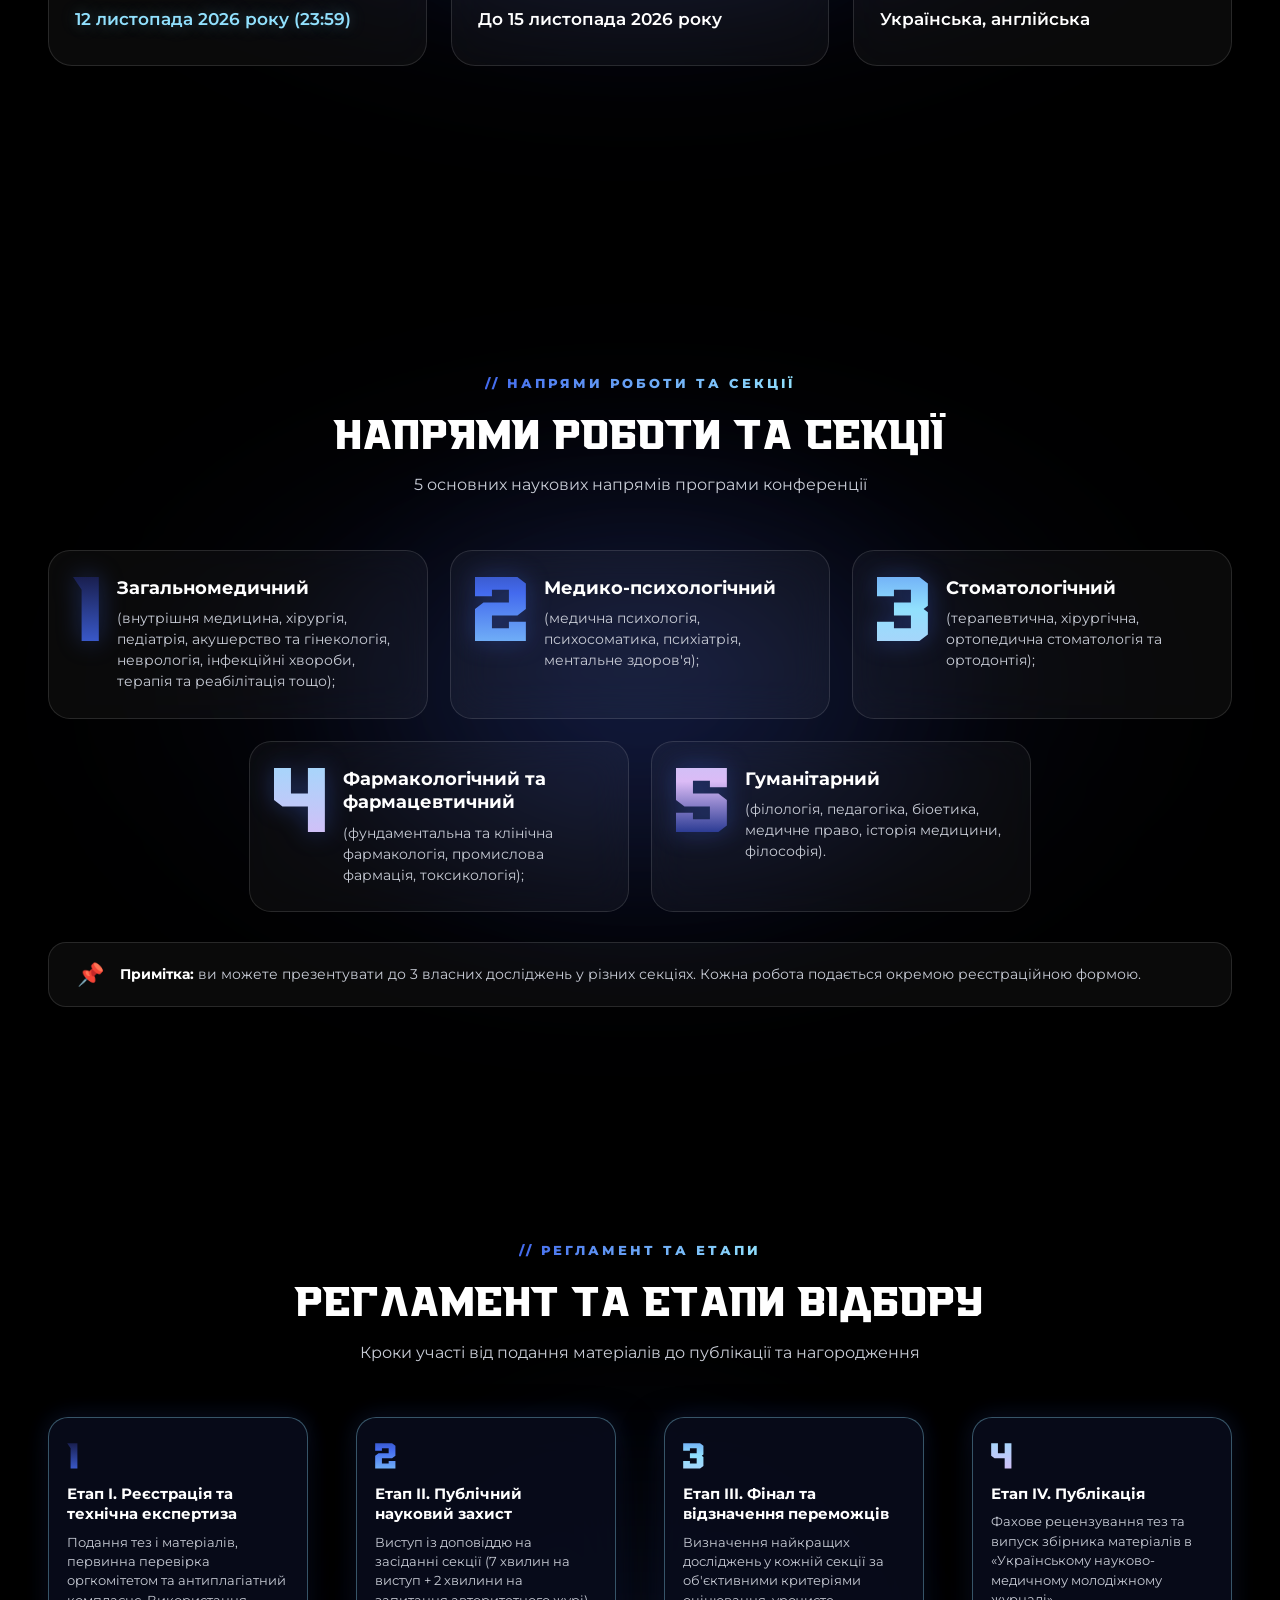
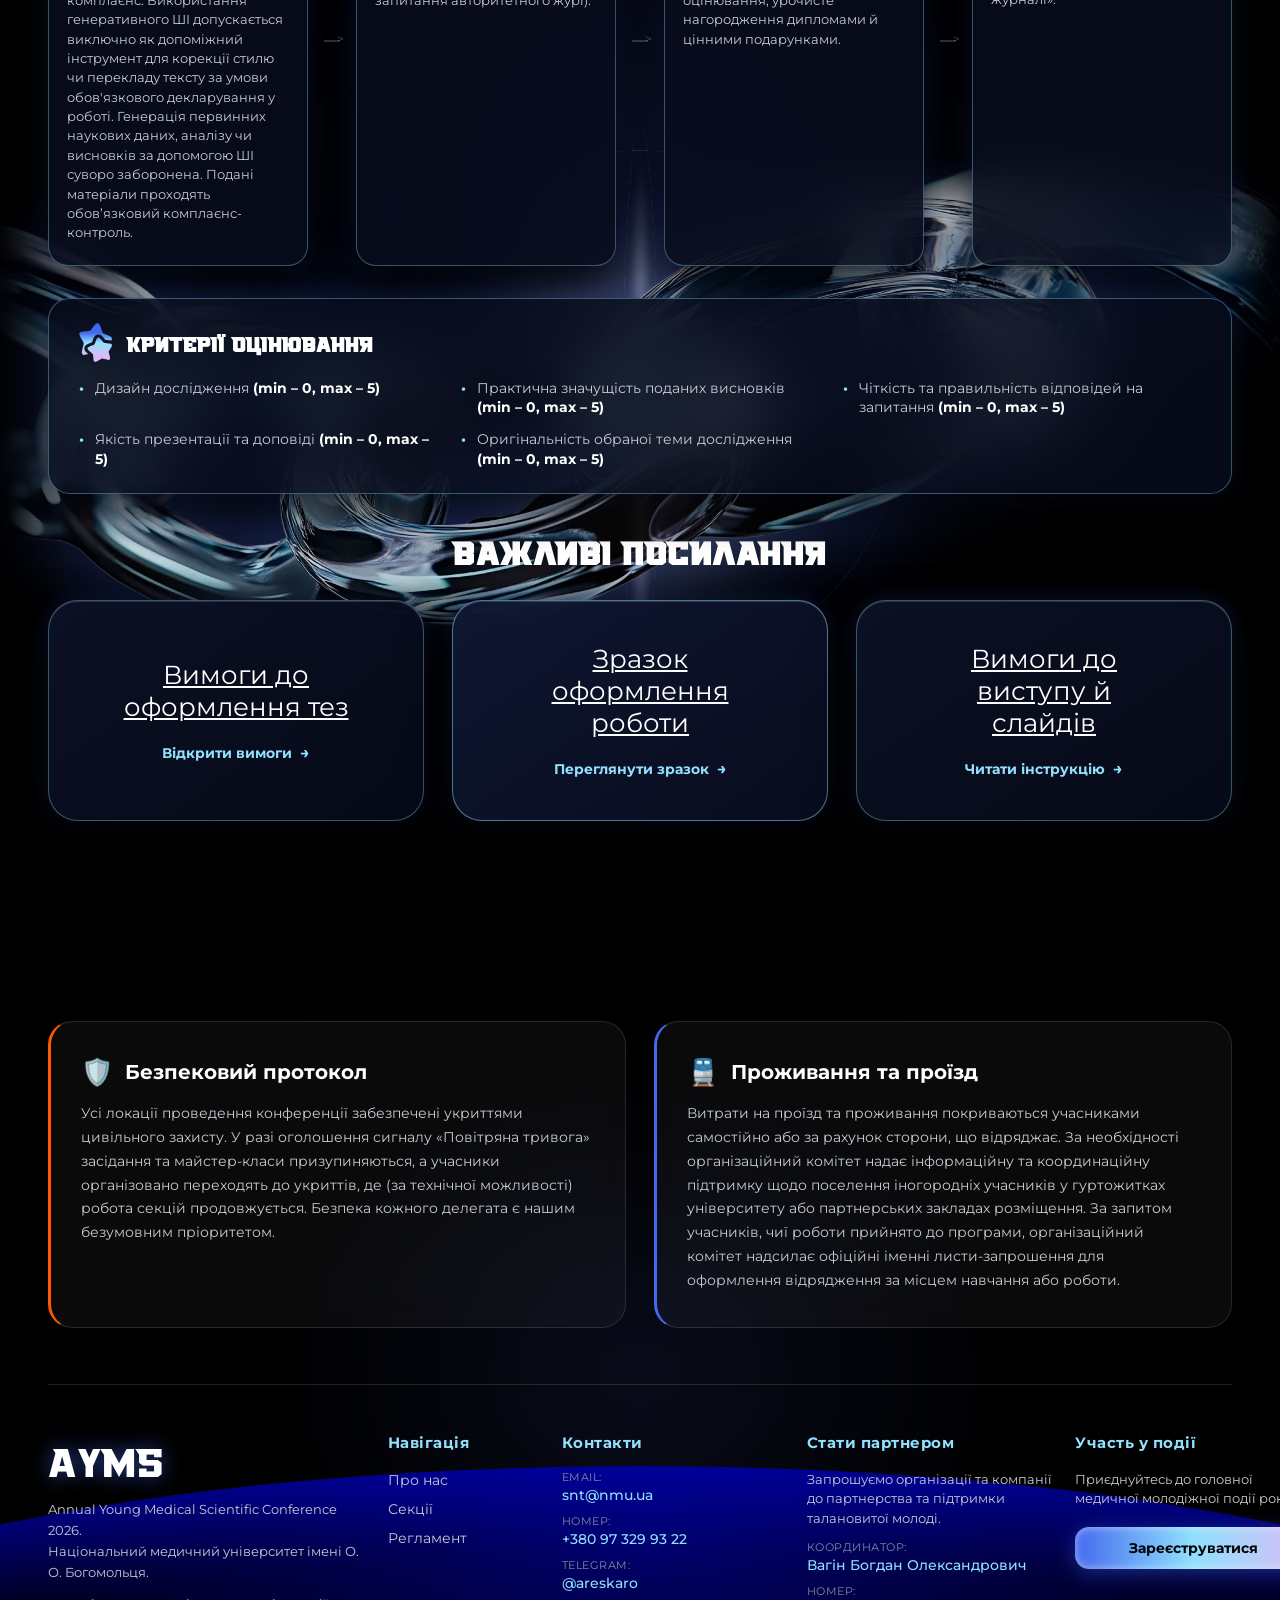
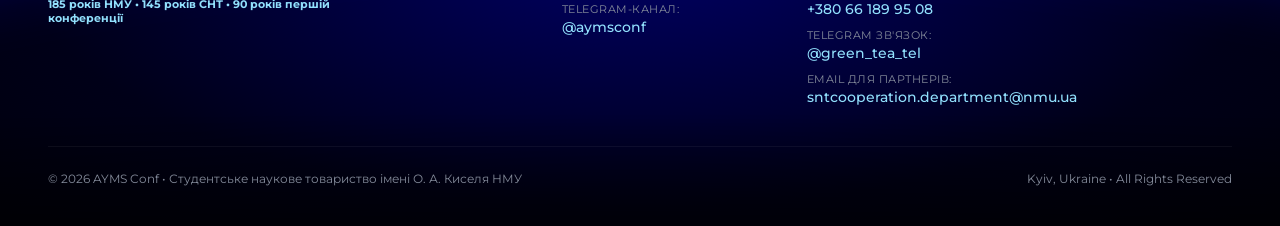
==== commit 9e9cf1c4: "feat(copy): update title to Scientific, clubs count to 70+, and thesis limit to 3000 chars without s" ====
--- a/index.html
+++ b/index.html
@@ -17,8 +17,8 @@
       }
     })();
   </script>
-  <title>AYMS Conf 2026 — Annual Young Medical Scientists’ Conference</title>
-  <meta name="description" content="Офіційний сайт Annual Young Medical Scientists’ Conference 2026. 185-річчя НМУ імені О.О. Богомольця та 145-річчя СНТ імені О.А. Киселя. 26–27 листопада 2026 року, Київ.">
+  <title>AYMS Conf 2026 — Annual Young Medical Scientific Conference</title>
+  <meta name="description" content="Офіційний сайт Annual Young Medical Scientific Conference 2026. 185-річчя НМУ імені О.О. Богомольця та 145-річчя СНТ імені О.А. Киселя. 26–27 листопада 2026 року, Київ.">
   <link rel="canonical" href="https://ayms.nmuofficial.com/">
 
   <!-- Security & Privacy Meta Controls -->
@@ -28,8 +28,8 @@
   <!-- Open Graph / Facebook / LinkedIn / Telegram -->
   <meta property="og:type" content="website">
   <meta property="og:url" content="https://ayms.nmuofficial.com/">
-  <meta property="og:title" content="AYMS Conf 2026 — Annual Young Medical Scientists’ Conference">
-  <meta property="og:description" content="Офіційний сайт Annual Young Medical Scientists’ Conference 2026. 185-річчя НМУ імені О.О. Богомольця та 145-річчя СНТ імені О.А. Киселя. 26–27 листопада 2026 року, Київ.">
+  <meta property="og:title" content="AYMS Conf 2026 — Annual Young Medical Scientific Conference">
+  <meta property="og:description" content="Офіційний сайт Annual Young Medical Scientific Conference 2026. 185-річчя НМУ імені О.О. Богомольця та 145-річчя СНТ імені О.А. Киселя. 26–27 листопада 2026 року, Київ.">
   <meta property="og:image" content="https://ayms.nmuofficial.com/images/figma_sections/sec_1_hero.webp">
   <meta property="og:locale" content="uk_UA">
   <meta property="og:locale:alternate" content="en_US">
@@ -37,14 +37,14 @@
   <!-- Twitter / X Cards -->
   <meta name="twitter:card" content="summary_large_image">
   <meta name="twitter:url" content="https://ayms.nmuofficial.com/">
-  <meta name="twitter:title" content="AYMS Conf 2026 — Annual Young Medical Scientists’ Conference">
-  <meta name="twitter:description" content="Офіційний сайт Annual Young Medical Scientists’ Conference 2026. 185-річчя НМУ імені О.О. Богомольця та 145-річчя СНТ імені О.А. Киселя. 26–27 листопада 2026 року, Київ.">
+  <meta name="twitter:title" content="AYMS Conf 2026 — Annual Young Medical Scientific Conference">
+  <meta name="twitter:description" content="Офіційний сайт Annual Young Medical Scientific Conference 2026. 185-річчя НМУ імені О.О. Богомольця та 145-річчя СНТ імені О.А. Киселя. 26–27 листопада 2026 року, Київ.">
   <meta name="twitter:image" content="https://ayms.nmuofficial.com/images/figma_sections/sec_1_hero.webp">
 
-  <link rel="icon" type="image/svg+xml" href="images/figma_raw/vector_41_223.svg?v=20261105_01">
+  <link rel="icon" type="image/svg+xml" href="images/figma_raw/vector_41_223.svg?v=20261106_01">
   <link rel="preload" href="fonts/FalconSportOne/FalconSportOne.woff2" as="font" type="font/woff2" crossorigin>
   <link rel="preload" href="fonts/Montserrat-VariableFont_wght.woff2" as="font" type="font/woff2" crossorigin>
-  <link rel="stylesheet" href="style.css?v=20261105_01">
+  <link rel="stylesheet" href="style.css?v=20261106_01">
 </head>
 <body class="desktop-view">
 
@@ -72,9 +72,9 @@
 <main class="site-container">
       <!-- 1. Hero Section -->
       <header id="m-hero" class="figma-section">
-        <img src="images/figma_sections/sec_1_hero.webp?v=20261105_01" alt="AYMS Conf 2026 - Головний екран" class="section-bg" width="1080" height="607" loading="eager" decoding="async">
+        <img src="images/figma_sections/sec_1_hero.webp?v=20261106_01" alt="AYMS Conf 2026 - Головний екран" class="section-bg" width="1080" height="607" loading="eager" decoding="async">
         <div class="vector-logo-overlay hero-nav-logo-overlay">
-          <img src="images/figma_raw/vector_41_223.svg?v=20261105_01" class="vector-logo-svg" alt="AYMS">
+          <img src="images/figma_raw/vector_41_223.svg?v=20261106_01" class="vector-logo-svg" alt="AYMS">
         </div>
         <nav class="nav-overlay" aria-label="Головне меню">
           <a href="#m-hero" class="hotspot hotspot-logo" aria-label="Логотип AYMS - На початок"></a>
@@ -85,20 +85,20 @@
         </nav>
         <div class="sr-only">
           <h1>AYMS Conf 2026</h1>
-          <p>Annual Young Medical Scientists’ Conference</p>
+          <p>Annual Young Medical Scientific Conference</p>
           <p>Inspires to solve and move forward</p>
         </div>
       </header>
 
       <!-- 2. About Section -->
       <section id="m-about" class="figma-section">
-        <img src="images/figma_sections/sec_2_about.webp?v=20261105_01" alt="Про захід — AYMS Conf 2026" class="section-bg" width="1080" height="1126" loading="eager" decoding="async">
+        <img src="images/figma_sections/sec_2_about.webp?v=20261106_01" alt="Про захід — AYMS Conf 2026" class="section-bg" width="1080" height="1126" loading="eager" decoding="async">
         <div class="vector-logo-overlay about-emblem-logo-overlay">
-          <img src="images/figma_raw/emblem_32_221.svg?v=20261105_01" class="vector-logo-svg" alt="AYMS Monogram">
+          <img src="images/figma_raw/emblem_32_221.svg?v=20261106_01" class="vector-logo-svg" alt="AYMS Monogram">
         </div>
         <div class="sr-only">
           <h2>Шановні колеги – студенти, лікарі-інтерни, аспіранти та молоді науковці!</h2>
-          <p>Справжня наука ніколи не починається з наукових ступенів чи формальних публікацій. Вона народжується біля ліжка пацієнта, у незручних клінічних запитаннях, біля лабораторного мікроскопа та в нічних годинах розрахунку статистичних моделей. Організаційний комітет Annual Young Medical Scientists’ Conference 2026 радий вітати кожного, хто обирає не просто спостерігати за еволюцією медицини, а рухати її вперед своїми ідеями, експериментами й аналітикою.</p>
+          <p>Справжня наука ніколи не починається з наукових ступенів чи формальних публікацій. Вона народжується біля ліжка пацієнта, у незручних клінічних запитаннях, біля лабораторного мікроскопа та в нічних годинах розрахунку статистичних моделей. Організаційний комітет Annual Young Medical Scientific Conference 2026 радий вітати кожного, хто обирає не просто спостерігати за еволюцією медицини, а рухати її вперед своїми ідеями, експериментами й аналітикою.</p>
           <p>Цьогорічний AYMSConf є особливою віхою, що поєднує глибоку історію з поглядом у майбутнє. Ми відзначаємо 185-річчя Національного медичного університету імені О. О. Богомольця та 145-річчя нашого Студентського наукового товариства. До того ж, рівно 90 років тому, у далекому 1936-му, Товариство вперше організувало студентську наукову конференцію, довівши, що голос молодого дослідника здатен звучати потужно й на рівних із визнаними вченими.</p>
           <p>Сьогодні ми не просто продовжуємо майже столітню традицію — ми перезавантажуємо академічний простір під виклики сучасності. AYMSConf 2026 створений як відкрита платформа для тих, хто цінує доказову медицину, бездоганний дизайн досліджень, прозору наукову етику та чесну експертну дискусію без формалізму. Тут фундаментальна біомедицина зустрічається з практичною хірургією, терапією та новими технологіями, перетворюючи сміливі гіпотези на реальні клінічні рішення.</p>
           <p>Запрошуємо студентів, інтернів, аспірантів та молодих науковців представити свої результати, знайти однодумців для спільних міждисциплінарних проєктів і заявити про себе на головній медичній молодіжній події року. До зустрічі на AYMSConf 2026!</p>
@@ -107,7 +107,7 @@
 
       <!-- 3. Organizers Section -->
       <section id="m-organizers" class="figma-section">
-        <img src="images/figma_sections/sec_3_organizers.webp?v=20261105_01" alt="Організатори заходу" class="section-bg" width="1080" height="777" loading="eager" decoding="async">
+        <img src="images/figma_sections/sec_3_organizers.webp?v=20261106_01" alt="Організатори заходу" class="section-bg" width="1080" height="777" loading="eager" decoding="async">
         <div class="sr-only">
           <h2>Організатори</h2>
           <p>Національний медичний університет імені О. О. Богомольця</p>
@@ -118,7 +118,7 @@
 
       <!-- 4. Why Join & Bonuses Section -->
       <section id="m-why-join" class="figma-section">
-        <img src="images/figma_sections/sec_4_why_join.webp?v=20261105_01" alt="Чому варто стати частиною AYMS Conf 2026 та Бонуси" class="section-bg" width="1920" height="3749" loading="eager" decoding="async">
+        <img src="images/figma_sections/sec_4_why_join.webp?v=20261106_01" alt="Чому варто стати частиною AYMS Conf 2026 та Бонуси" class="section-bg" width="1920" height="3749" loading="eager" decoding="async">
         <div class="sr-only">
           <h2>ЧОМУ ВАРТО СТАТИ ЧАСТИНОЮ AYMS CONF 2026?</h2>
           <ul>
@@ -140,7 +140,7 @@
 
       <!-- 5. Key Facts Section -->
       <section id="m-key-facts" class="figma-section">
-        <img src="images/figma_sections/sec_5_key_facts.webp?v=20261105_01" alt="Ключові факти події" class="section-bg" width="1920" height="2236" loading="eager" decoding="async">
+        <img src="images/figma_sections/sec_5_key_facts.webp?v=20261106_01" alt="Ключові факти події" class="section-bg" width="1920" height="2236" loading="eager" decoding="async">
         <div class="sr-only">
           <h2>КЛЮЧОВІ ФАКТИ ПОДІЇ</h2>
           <dl>
@@ -160,7 +160,7 @@
 
       <!-- 6. Sections / Tracks Section -->
       <section id="m-sections" class="figma-section">
-        <img src="images/figma_sections/sec_6_sections.webp?v=20261105_01" alt="Наукові напрямки та секції" class="section-bg" width="1920" height="2804" loading="eager" decoding="async">
+        <img src="images/figma_sections/sec_6_sections.webp?v=20261106_01" alt="Наукові напрямки та секції" class="section-bg" width="1920" height="2804" loading="eager" decoding="async">
         <div class="sr-only">
           <h2>НАУКОВІ НАПРЯМКИ ТА СЕКЦІЇ</h2>
           <ol>
@@ -182,7 +182,7 @@
 
       <!-- 7. Stages, Selection & Criteria Section -->
       <section id="m-stages" class="figma-section">
-        <img src="images/figma_sections/sec_7_stages.webp?v=20261105_01" alt="Регламент та етапи конференції" class="section-bg" width="1920" height="2567" loading="eager" decoding="async">
+        <img src="images/figma_sections/sec_7_stages.webp?v=20261106_01" alt="Регламент та етапи конференції" class="section-bg" width="1920" height="2567" loading="eager" decoding="async">
         <div class="criteria-hotspots-overlay" aria-label="Вимоги та зразки">
           <button type="button" class="hotspot hotspot-theses" id="btn-m-open-theses" aria-label="Відкрити вимоги до оформлення тез" title="Вимоги до оформлення тез"></button>
           <button type="button" class="hotspot hotspot-sample" id="btn-m-open-sample" aria-label="Відкрити зразок оформлення роботи" title="Зразок оформлення роботи"></button>
@@ -201,7 +201,7 @@
 
       <!-- 8. Logistics, Security & Contacts Footer -->
       <footer id="m-footer" class="figma-section">
-        <img src="images/figma_sections/sec_8_footer.webp?v=20261105_01" alt="Контакти, безпековий протокол та локація" class="section-bg" width="1080" height="1639" loading="eager" decoding="async">
+        <img src="images/figma_sections/sec_8_footer.webp?v=20261106_01" alt="Контакти, безпековий протокол та локація" class="section-bg" width="1080" height="1639" loading="eager" decoding="async">
         <div class="footer-hotspots-overlay" aria-label="Контакти та навігація футера">
           <a href="#m-about" class="hotspot hotspot-footer-about" title="Про нас" aria-label="Перейти до Про нас"></a>
           <a href="#m-sections" class="hotspot hotspot-footer-sections" title="Секції" aria-label="Перейти до Секції"></a>
@@ -252,9 +252,9 @@
 <main class="site-container">
       <!-- 1. Hero Section -->
       <header id="m-en-hero" class="figma-section">
-        <img src="images/figma_sections_en/sec_1_hero.webp?v=20261105_01" alt="AYMS Conf 2026 - Hero" class="section-bg" width="1080" height="607" loading="eager" decoding="async">
+        <img src="images/figma_sections_en/sec_1_hero.webp?v=20261106_01" alt="AYMS Conf 2026 - Hero" class="section-bg" width="1080" height="607" loading="eager" decoding="async">
         <div class="vector-logo-overlay hero-nav-logo-overlay">
-          <img src="images/figma_raw/vector_41_223.svg?v=20261105_01" class="vector-logo-svg" alt="AYMS">
+          <img src="images/figma_raw/vector_41_223.svg?v=20261106_01" class="vector-logo-svg" alt="AYMS">
         </div>
         <nav class="nav-overlay" aria-label="Main menu">
           <a href="#m-en-hero" class="hotspot hotspot-logo" aria-label="AYMS Logo - Top"></a>
@@ -265,20 +265,20 @@
         </nav>
         <div class="sr-only">
           <h1>AYMS Conf 2026</h1>
-          <p>Annual Young Medical Scientists’ Conference</p>
+          <p>Annual Young Medical Scientific Conference</p>
           <p>Inspires to solve and move forward</p>
         </div>
       </header>
 
       <!-- 2. About Section -->
       <section id="m-en-about" class="figma-section">
-        <img src="images/figma_sections_en/sec_2_about.webp?v=20261105_01" alt="About the Conference — AYMS Conf 2026" class="section-bg" width="1080" height="1126" loading="eager" decoding="async">
+        <img src="images/figma_sections_en/sec_2_about.webp?v=20261106_01" alt="About the Conference — AYMS Conf 2026" class="section-bg" width="1080" height="1126" loading="eager" decoding="async">
         <div class="vector-logo-overlay about-emblem-logo-overlay">
-          <img src="images/figma_raw/emblem_32_221.svg?v=20261105_01" class="vector-logo-svg" alt="AYMS Monogram">
+          <img src="images/figma_raw/emblem_32_221.svg?v=20261106_01" class="vector-logo-svg" alt="AYMS Monogram">
         </div>
         <div class="sr-only">
           <h2>Dear colleagues – students, medical interns, PhD candidates, and young scientists!</h2>
-          <p>True science never begins with academic degrees or formal publications. It is born at the patient bedside, in challenging clinical questions, by the laboratory microscope, and in late-night hours of statistical modeling. The Organizing Committee of Annual Young Medical Scientists’ Conference 2026 is pleased to welcome everyone who chooses not merely to observe the evolution of medicine, but to drive it forward with their ideas, experiments, and analytics.</p>
+          <p>True science never begins with academic degrees or formal publications. It is born at the patient bedside, in challenging clinical questions, by the laboratory microscope, and in late-night hours of statistical modeling. The Organizing Committee of Annual Young Medical Scientific Conference 2026 is pleased to welcome everyone who chooses not merely to observe the evolution of medicine, but to drive it forward with their ideas, experiments, and analytics.</p>
           <p>This year’s AYMSConf is a special milestone uniting deep history with a forward-looking vision. We celebrate the 185th anniversary of Bogomolets National Medical University and the 145th anniversary of our Student Scientific Society. Moreover, exactly 90 years ago, back in 1936, the Society organized its first student scientific conference, proving that the voice of a young researcher can resonate powerfully as an equal alongside renowned scholars.</p>
           <p>Today, we are not just continuing a nearly century-old tradition — we are rebooting the academic space for modern challenges. AYMSConf 2026 is created as an open platform for those who value evidence-based medicine, impeccable study design, transparent research ethics, and honest expert discussion without formalism. Here, fundamental biomedicine meets practical surgery, therapy, and emerging technologies, turning bold hypotheses into real clinical solutions.</p>
           <p>We invite students, interns, postgraduate students, and young scientists to present their findings, find like-minded peers for joint interdisciplinary projects, and make their mark at the premier youth medical event of the year. See you at AYMSConf 2026!</p>
@@ -287,7 +287,7 @@
 
       <!-- 3. Organizers Section -->
       <section id="m-en-organizers" class="figma-section">
-        <img src="images/figma_sections_en/sec_3_organizers.webp?v=20261105_01" alt="Organizers" class="section-bg" width="1080" height="777" loading="eager" decoding="async">
+        <img src="images/figma_sections_en/sec_3_organizers.webp?v=20261106_01" alt="Organizers" class="section-bg" width="1080" height="777" loading="eager" decoding="async">
         <div class="sr-only">
           <h2>Organizers</h2>
           <p>Bogomolets National Medical University</p>
@@ -298,7 +298,7 @@
 
       <!-- 4. Why Join & Bonuses Section -->
       <section id="m-en-why-join" class="figma-section">
-        <img src="images/figma_sections_en/sec_4_why_join.webp?v=20261105_01" alt="Why Join AYMS Conf 2026 & Participant Bonuses" class="section-bg" width="1080" height="2108" loading="eager" decoding="async">
+        <img src="images/figma_sections_en/sec_4_why_join.webp?v=20261106_01" alt="Why Join AYMS Conf 2026 & Participant Bonuses" class="section-bg" width="1080" height="2108" loading="eager" decoding="async">
         <div class="sr-only">
           <h2>WHY BECOME PART OF AYMS CONF 2026?</h2>
           <ul>
@@ -321,7 +321,7 @@
 
       <!-- 5. Key Facts Section -->
       <section id="m-en-key-facts" class="figma-section">
-        <img src="images/figma_sections_en/sec_5_key_facts.webp?v=20261105_01" alt="Key Event Facts" class="section-bg" width="1080" height="1257" loading="eager" decoding="async">
+        <img src="images/figma_sections_en/sec_5_key_facts.webp?v=20261106_01" alt="Key Event Facts" class="section-bg" width="1080" height="1257" loading="eager" decoding="async">
         <div class="sr-only">
           <h2>KEY EVENT FACTS</h2>
           <p><strong>Format:</strong> Hybrid (in-person events in NMU halls + online platform for remote participants)</p>
@@ -335,7 +335,7 @@
 
       <!-- 6. Sections / Tracks Section -->
       <section id="m-en-sections" class="figma-section">
-        <img src="images/figma_sections_en/sec_6_sections.webp?v=20261105_01" alt="Scientific Tracks & Sections" class="section-bg" width="1080" height="1092" loading="eager" decoding="async">
+        <img src="images/figma_sections_en/sec_6_sections.webp?v=20261106_01" alt="Scientific Tracks & Sections" class="section-bg" width="1080" height="1092" loading="eager" decoding="async">
         <div class="sr-only">
           <h2>SCIENTIFIC TRACKS & SECTIONS</h2>
           <ol>
@@ -350,7 +350,7 @@
 
       <!-- 7. Stages, Selection & Criteria Section -->
       <section id="m-en-stages" class="figma-section">
-        <img src="images/figma_sections_en/sec_7_stages.webp?v=20261105_01" alt="Timeline & Evaluation Criteria" class="section-bg" width="1080" height="2372" loading="eager" decoding="async">
+        <img src="images/figma_sections_en/sec_7_stages.webp?v=20261106_01" alt="Timeline & Evaluation Criteria" class="section-bg" width="1080" height="2372" loading="eager" decoding="async">
         <div class="criteria-hotspots-overlay" aria-label="Requirements and sample links">
           <button type="button" class="hotspot hotspot-theses" id="btn-en-m-open-theses" data-modal="theses" aria-label="Open abstract formatting rules" title="Abstract Formatting Rules"></button>
           <button type="button" class="hotspot hotspot-sample" id="btn-en-m-open-sample" data-modal="sample" aria-label="Open sample abstract template" title="Sample Abstract Template"></button>
@@ -377,7 +377,7 @@
 
       <!-- 8. Logistics, Security & Contacts Footer -->
       <footer id="m-en-footer" class="figma-section">
-        <img src="images/figma_sections_en/sec_8_footer.webp?v=20261105_01" alt="Safety, Logistics and Contacts" class="section-bg" width="1080" height="1639" loading="eager" decoding="async">
+        <img src="images/figma_sections_en/sec_8_footer.webp?v=20261106_01" alt="Safety, Logistics and Contacts" class="section-bg" width="1080" height="1639" loading="eager" decoding="async">
         <div class="footer-hotspots-overlay" aria-label="Footer navigation and contacts">
           <a href="#m-en-about" class="hotspot hotspot-footer-about" title="About Us" aria-label="Go to About Us"></a>
           <a href="#m-en-sections" class="hotspot hotspot-footer-sections" title="Tracks" aria-label="Go to Tracks"></a>
@@ -430,7 +430,7 @@
     <header class="desktop-navbar" id="desktop-nav">
       <div class="nav-container">
         <a href="#hero" class="nav-brand" aria-label="Головна AYMS 2026">
-          <img src="images/figma_raw/vector_41_223.svg?v=20261105_01" alt="AYMS" class="nav-logo-img">
+          <img src="images/figma_raw/vector_41_223.svg?v=20261106_01" alt="AYMS" class="nav-logo-img">
         </a>
 
         <nav class="nav-links" aria-label="Головна навігація">
@@ -483,7 +483,7 @@
         <div class="hero-celestial-sphere"></div>
         
         <!-- Designer Center Lens Flare -->
-        <img src="images/figma_raw/blik_lens_flare.webp?v=20261105_01" alt="" class="hero-lens-flare-img" aria-hidden="true" fetchpriority="high" decoding="async">
+        <img src="images/figma_raw/blik_lens_flare.webp?v=20261106_01" alt="" class="hero-lens-flare-img" aria-hidden="true" fetchpriority="high" decoding="async">
 
         <div class="hero-content-wrapper">
           <div class="hero-anniversary-badge">
@@ -524,14 +524,14 @@
       <!-- ==================== 2. ABOUT SECTION (Full Letter + Monogram + Ribbon) ==================== -->
       <section id="about" class="vh-section section-about">
         <!-- Designer's 3D Blue Wave Ribbon 1 (Horizontal Seamless) -->
-        <img src="images/figma_raw/blue_wave_horizontal.webp?v=20261105_01" alt="" class="about-wave-horizontal" aria-hidden="true" loading="lazy" decoding="async">
+        <img src="images/figma_raw/blue_wave_horizontal.webp?v=20261106_01" alt="" class="about-wave-horizontal" aria-hidden="true" loading="lazy" decoding="async">
         <div class="section-bg-concrete-overlay"></div>
 
         <div class="section-container about-grid">
           <!-- Left: Clean Designer Monogram Emblem (No oval ring or extra stat boxes) -->
           <div class="about-visual-column">
             <div class="emblem-card-glow">
-              <img src="images/figma_raw/emblem_32_221.svg?v=20261105_01" alt="AYMS Emblem" class="about-monogram-img" loading="lazy" decoding="async">
+              <img src="images/figma_raw/emblem_32_221.svg?v=20261106_01" alt="AYMS Emblem" class="about-monogram-img" loading="lazy" decoding="async">
             </div>
           </div>
 
@@ -542,7 +542,7 @@
 
             <div class="about-full-letter">
               <p class="about-letter-p" data-i18n-html="about_p1_html">
-                Справжня наука ніколи не починається з наукових ступенів чи формальних публікацій. Вона народжується біля ліжка пацієнта, у незручних клінічних запитаннях, біля лабораторного мікроскопа та в нічних годинах розрахунку статистичних моделей. Організаційний комітет <strong>Annual Young Medical Scientists’ Conference 2026</strong> радий вітати кожного, хто обирає не просто спостерігати за еволюцією медицини, а рухати її вперед своїми ідеями, експериментами й аналітикою.
+                Справжня наука ніколи не починається з наукових ступенів чи формальних публікацій. Вона народжується біля ліжка пацієнта, у незручних клінічних запитаннях, біля лабораторного мікроскопа та в нічних годинах розрахунку статистичних моделей. Організаційний комітет <strong>Annual Young Medical Scientific Conference 2026</strong> радий вітати кожного, хто обирає не просто спостерігати за еволюцією медицини, а рухати її вперед своїми ідеями, експериментами й аналітикою.
               </p>
 
               <p class="about-letter-p" data-i18n-html="about_p2_html">
@@ -564,7 +564,7 @@
       <!-- ==================== 3. ORGANIZERS SECTION (100vh) ==================== -->
       <section id="organizers" class="vh-section section-organizers">
         <!-- 3D Wave Ribbon 2 (Horizontal Seamless) -->
-        <img src="images/figma_raw/wave_ribbon_2_horizontal.webp?v=20261105_01" alt="" class="org-wave-horizontal" aria-hidden="true" loading="lazy" decoding="async">
+        <img src="images/figma_raw/wave_ribbon_2_horizontal.webp?v=20261106_01" alt="" class="org-wave-horizontal" aria-hidden="true" loading="lazy" decoding="async">
         <div class="section-bg-concrete-overlay"></div>
 
         <div class="section-container">
@@ -578,12 +578,12 @@
             <!-- Card 1: SNT Kysil -->
             <div class="organizer-glass-card highlight-card">
               <div class="org-logo-wrapper">
-                <img src="images/PhotoRoom-20230828_175059.png?v=20261105_01" alt="СНТ імені О.А. Киселя" class="org-logo-img" loading="lazy" decoding="async">
+                <img src="images/PhotoRoom-20230828_175059.png?v=20261106_01" alt="СНТ імені О.А. Киселя" class="org-logo-img" loading="lazy" decoding="async">
               </div>
               <h3 class="org-card-title" data-i18n="org_card2_title">Студентське наукове товариство імені О. А. Киселя</h3>
               <p class="org-card-desc" data-i18n="org_card2_desc">
                 Одне з найстаріших наукових товариств Європи (145 років). 
-                Об'єднує понад 100 профільних наукових гуртків та формує культуру доказових досліджень.
+                Об'єднує понад 70 профільних наукових гуртків та формує культуру доказових досліджень.
               </p>
               <div class="org-card-tag accent-tag" data-i18n="org_card2_tag">Організатор конференції</div>
             </div>
@@ -591,7 +591,7 @@
             <!-- Card 2: NMU -->
             <div class="organizer-glass-card">
               <div class="org-logo-wrapper">
-                <img src="images/figma_raw/logo_nmu_card.svg?v=20261105_01" alt="НМУ імені О.О. Богомольця" class="org-logo-svg" loading="lazy" decoding="async">
+                <img src="images/figma_raw/logo_nmu_card.svg?v=20261106_01" alt="НМУ імені О.О. Богомольця" class="org-logo-svg" loading="lazy" decoding="async">
               </div>
               <h3 class="org-card-title" data-i18n="org_card1_title">Національний медичний університет імені О. О. Богомольця</h3>
               <p class="org-card-desc" data-i18n="org_card1_desc">
@@ -604,7 +604,7 @@
             <!-- Card 3: TMV -->
             <div class="organizer-glass-card">
               <div class="org-logo-wrapper">
-                <img src="images/figma_raw/tmv_logo_card.png?v=20261105_01" alt="Товариство молодих вчених, аспірантів і спеціалістів" class="org-logo-img" loading="lazy" decoding="async">
+                <img src="images/figma_raw/tmv_logo_card.png?v=20261106_01" alt="Товариство молодих вчених, аспірантів і спеціалістів" class="org-logo-img" loading="lazy" decoding="async">
               </div>
               <h3 class="org-card-title" data-i18n="org_card3_title">Товариство молодих вчених, аспірантів і спеціалістів</h3>
               <p class="org-card-desc" data-i18n="org_card3_desc">
@@ -949,7 +949,7 @@
                   <span class="footer-ayms-falcon falcon-title">AYMS</span>
                 </div>
                 <p class="footer-tagline" data-i18n-html="footer_tagline_html">
-                  Annual Young Medical Scientists’ Conference 2026.<br>
+                  Annual Young Medical Scientific Conference 2026.<br>
                   Національний медичний університет імені О. О. Богомольця.
                 </p>
                 <div class="footer-anniversary-tag" data-i18n="footer_anniversary">
@@ -1056,7 +1056,7 @@
     </div>
   </div>
 
-  <script src="translations.js?v=20261105_01" defer></script>
-  <script src="script.js?v=20261105_01" defer></script>
+  <script src="translations.js?v=20261106_01" defer></script>
+  <script src="script.js?v=20261106_01" defer></script>
 </body>
 </html>
--- a/style.css
+++ b/style.css
@@ -488,7 +488,7 @@
   left: 0;
   width: 100%;
   height: 100%;
-  background: url('images/figma_raw/hero_smokey_atmosphere.webp?v=20261105_01') no-repeat center center;
+  background: url('images/figma_raw/hero_smokey_atmosphere.webp?v=20261106_01') no-repeat center center;
   background-size: cover;
   opacity: 0.30;
   mix-blend-mode: screen;
@@ -2664,7 +2664,7 @@
     content: '';
     position: fixed;
     inset: 0;
-    background: url('images/figma_raw/concrete_texture_bg.webp?v=20261105_01') no-repeat center center;
+    background: url('images/figma_raw/concrete_texture_bg.webp?v=20261106_01') no-repeat center center;
     background-size: cover;
     opacity: 0.04;
     pointer-events: none;
@@ -3306,7 +3306,7 @@
   width: 44.5%;
   background:
     linear-gradient(180deg, rgba(10, 14, 28, 0.78) 0%, rgba(4, 6, 14, 0.84) 100%),
-    url('images/figma_raw/concrete_texture_bg.webp?v=20261105_01') center/cover no-repeat;
+    url('images/figma_raw/concrete_texture_bg.webp?v=20261106_01') center/cover no-repeat;
   border: 1px solid rgba(255, 255, 255, 0.25);
   border-radius: clamp(10px, 2.6vw, 22px);
   pointer-events: none;
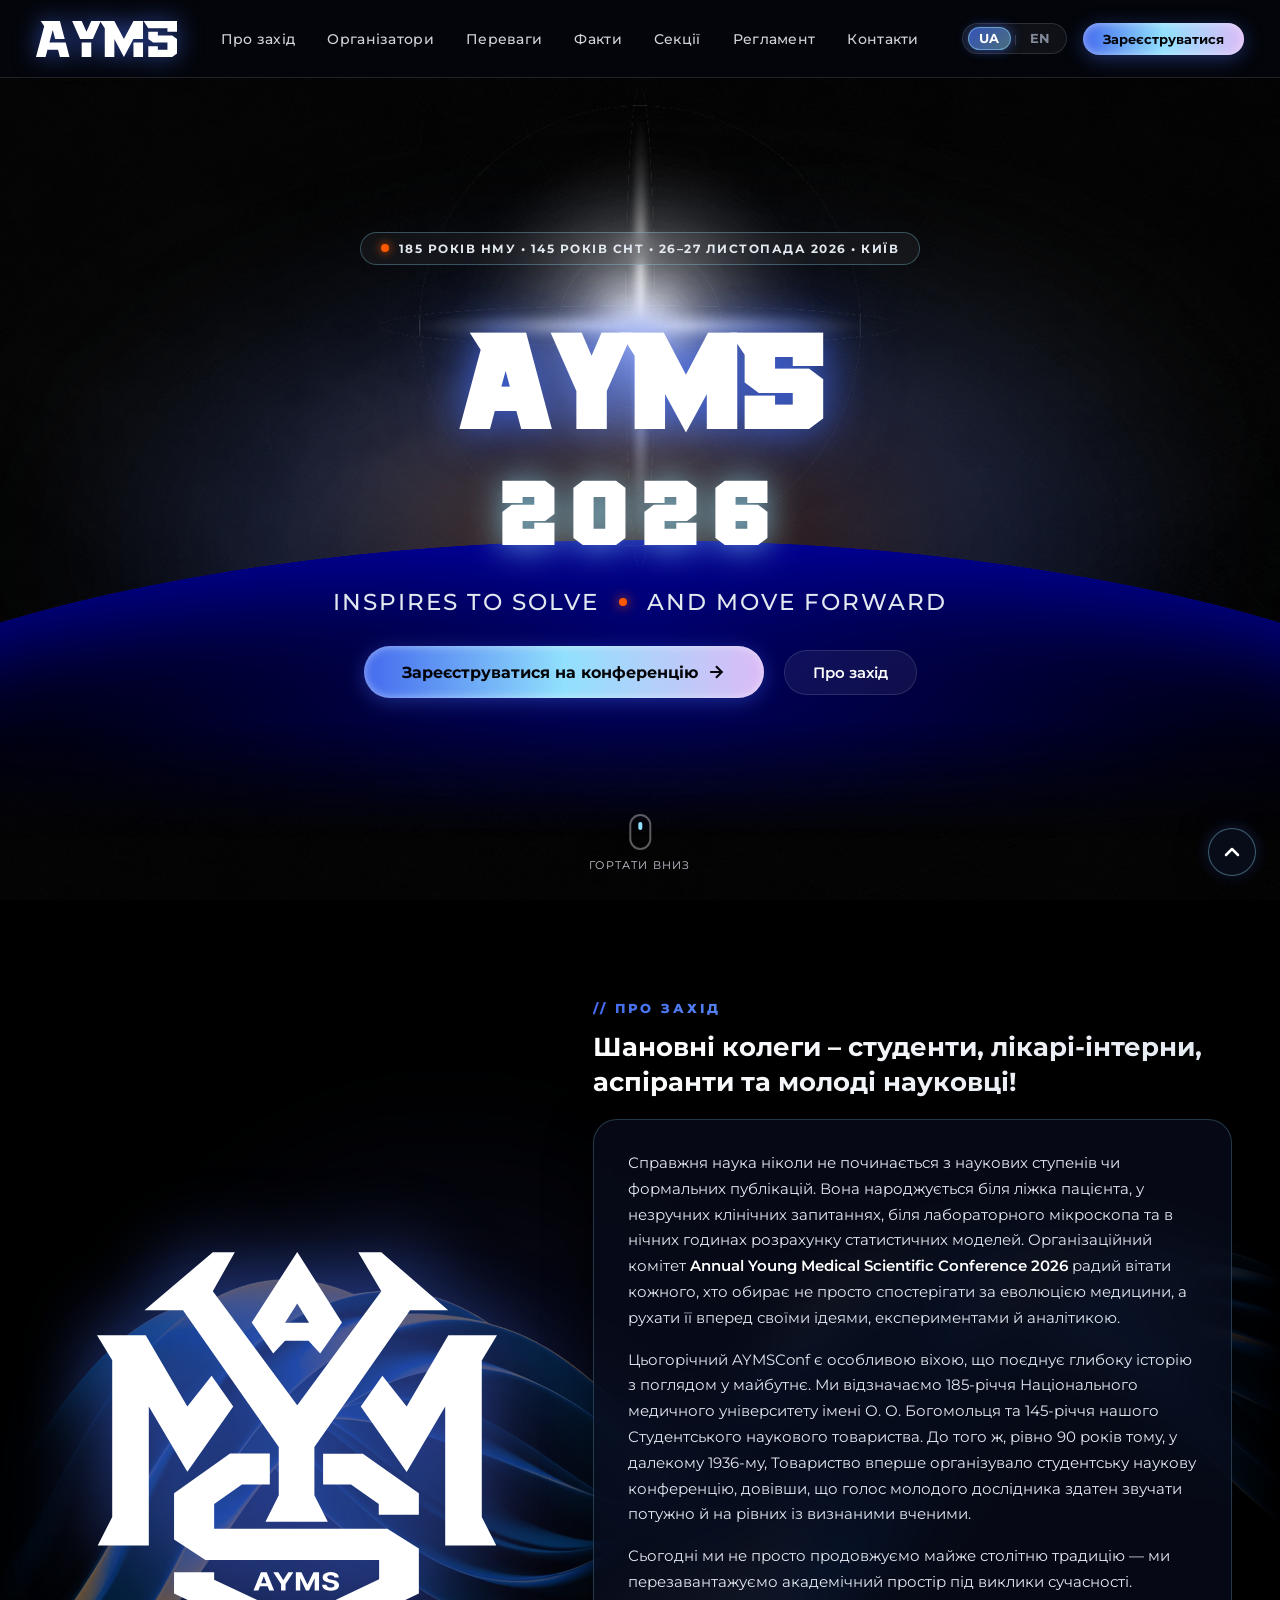
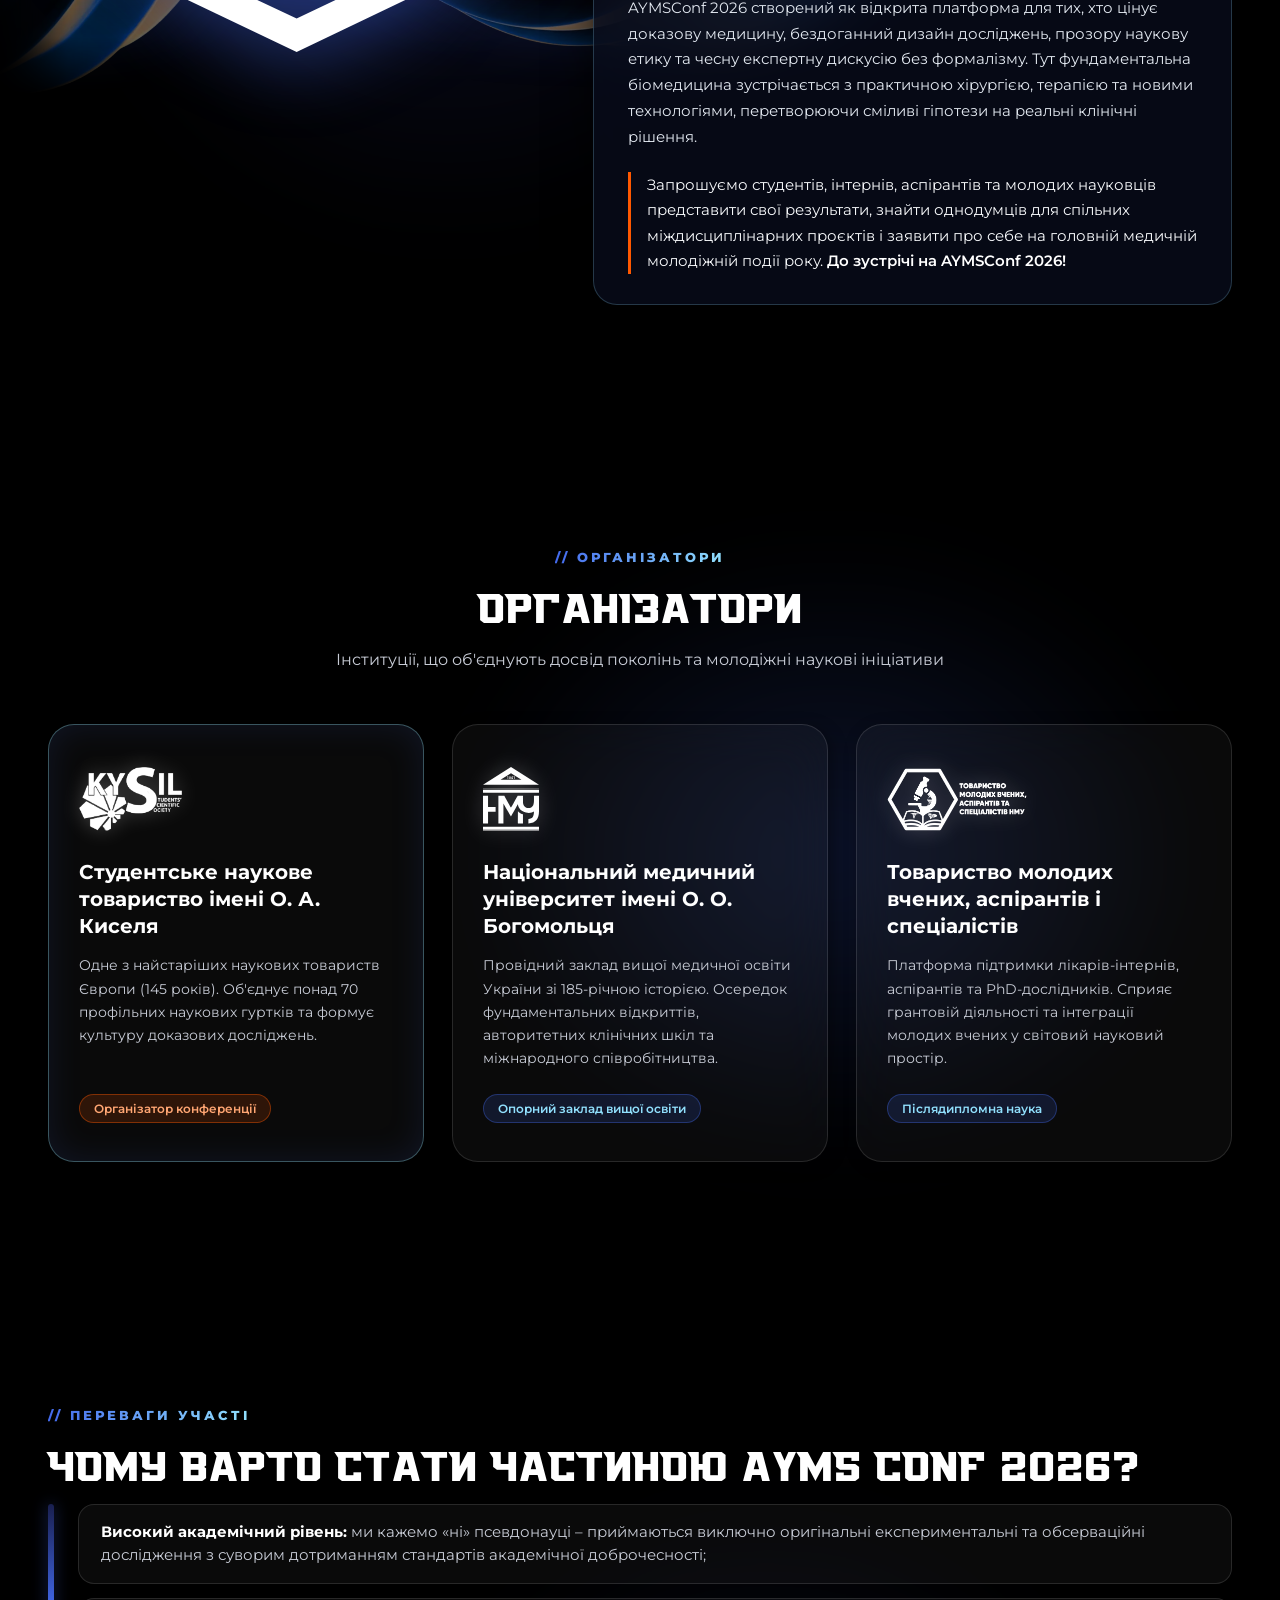
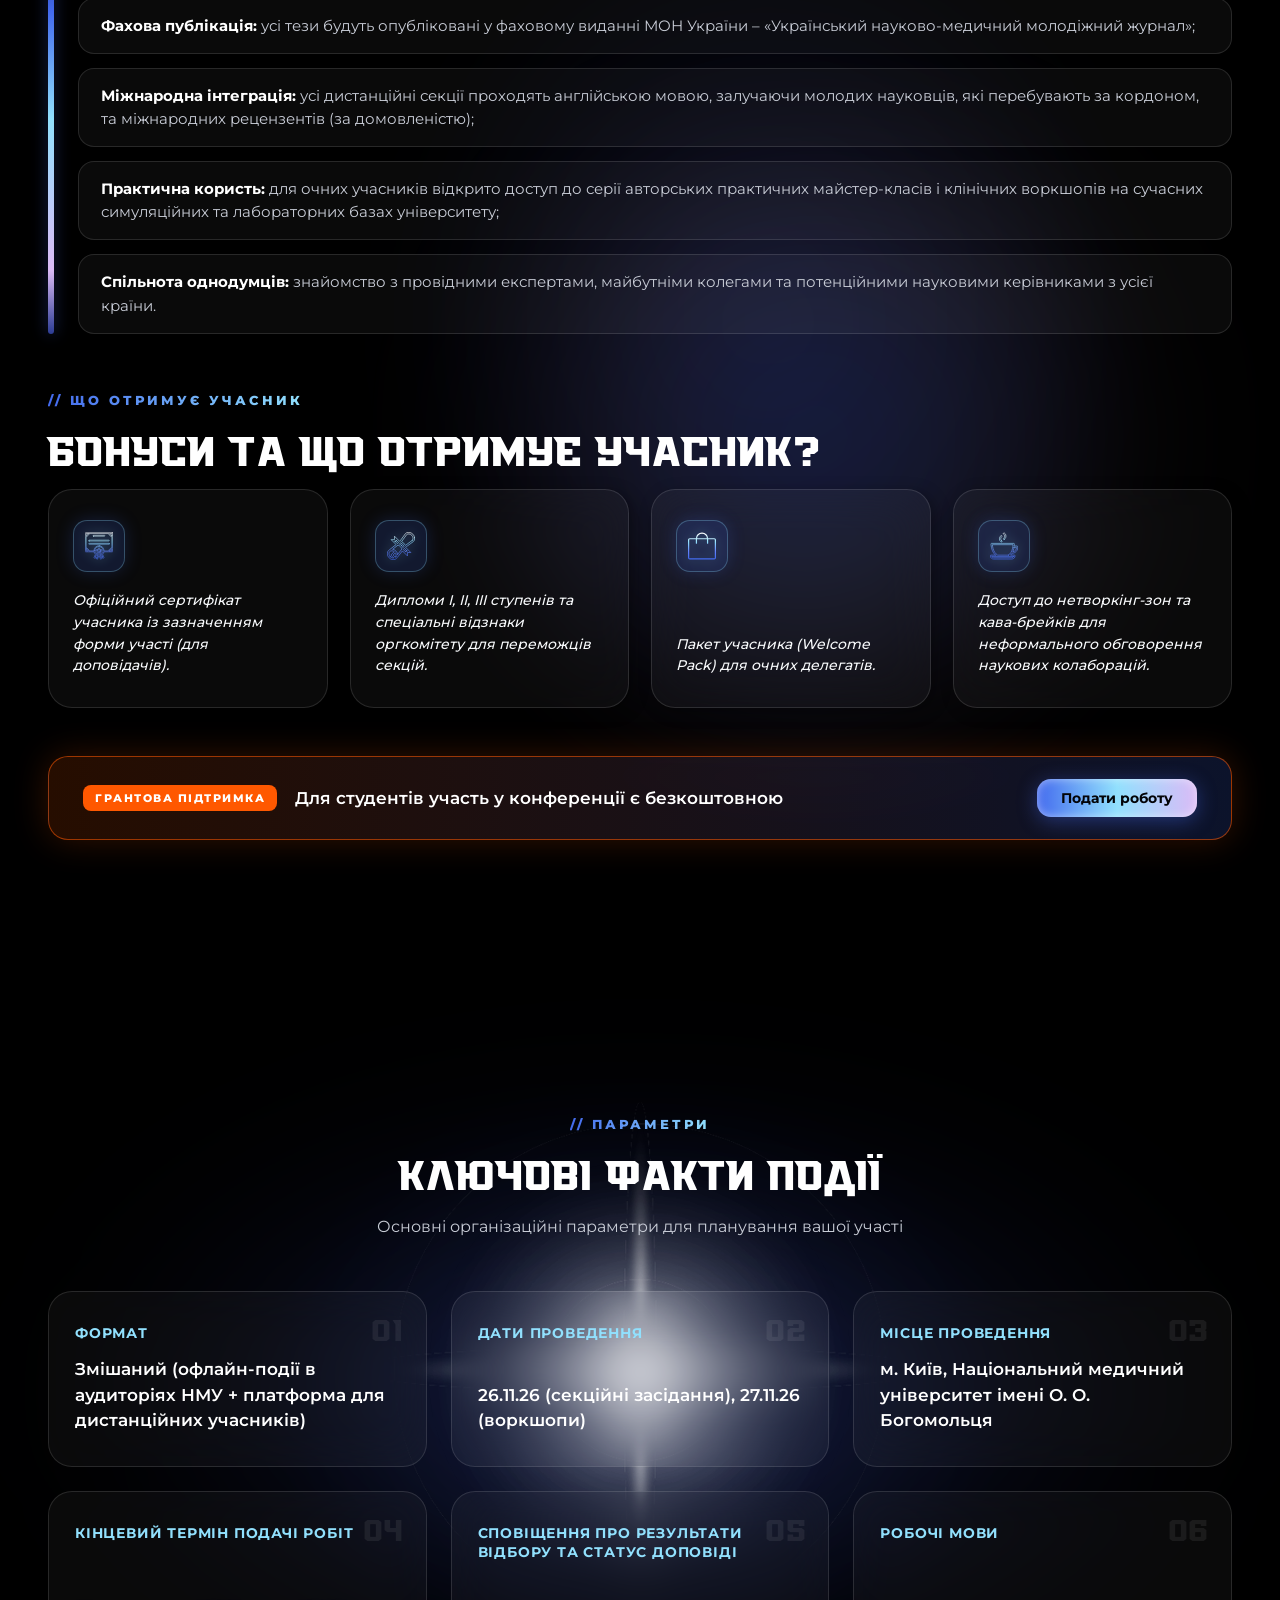
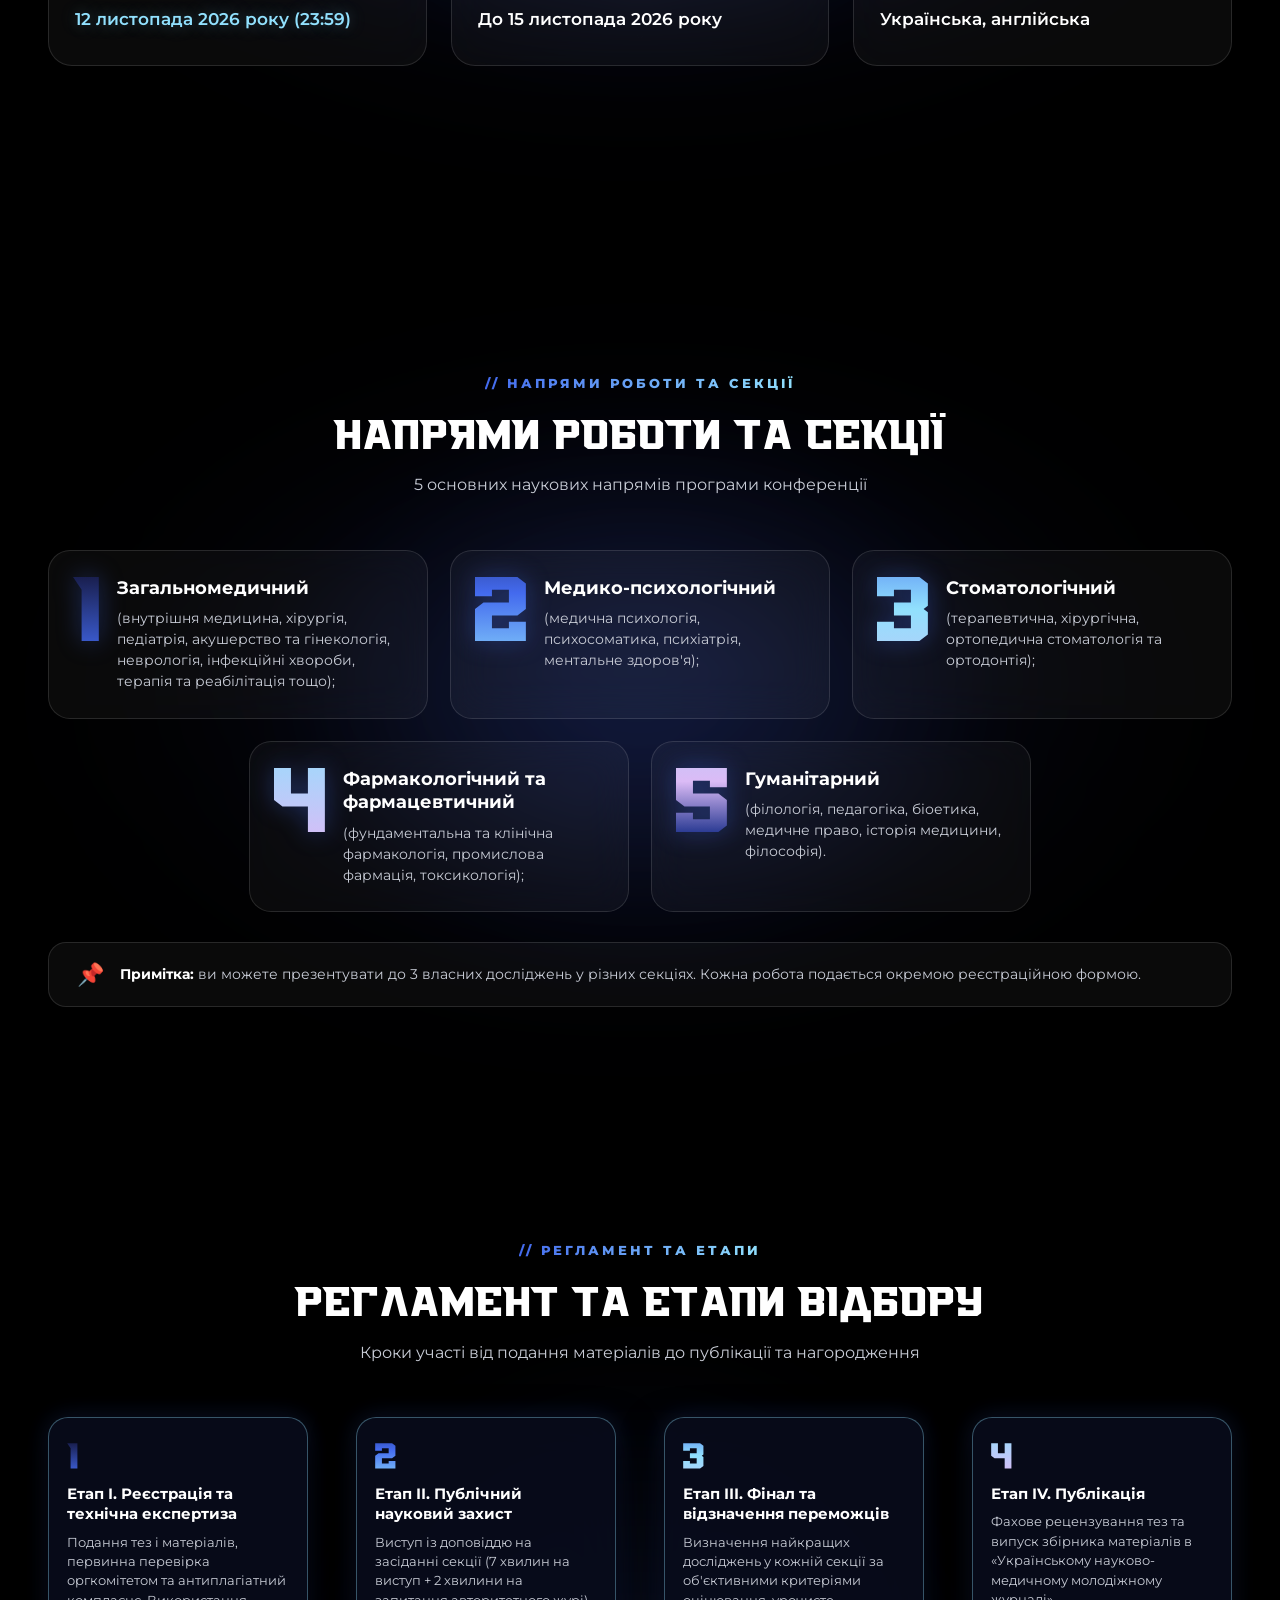
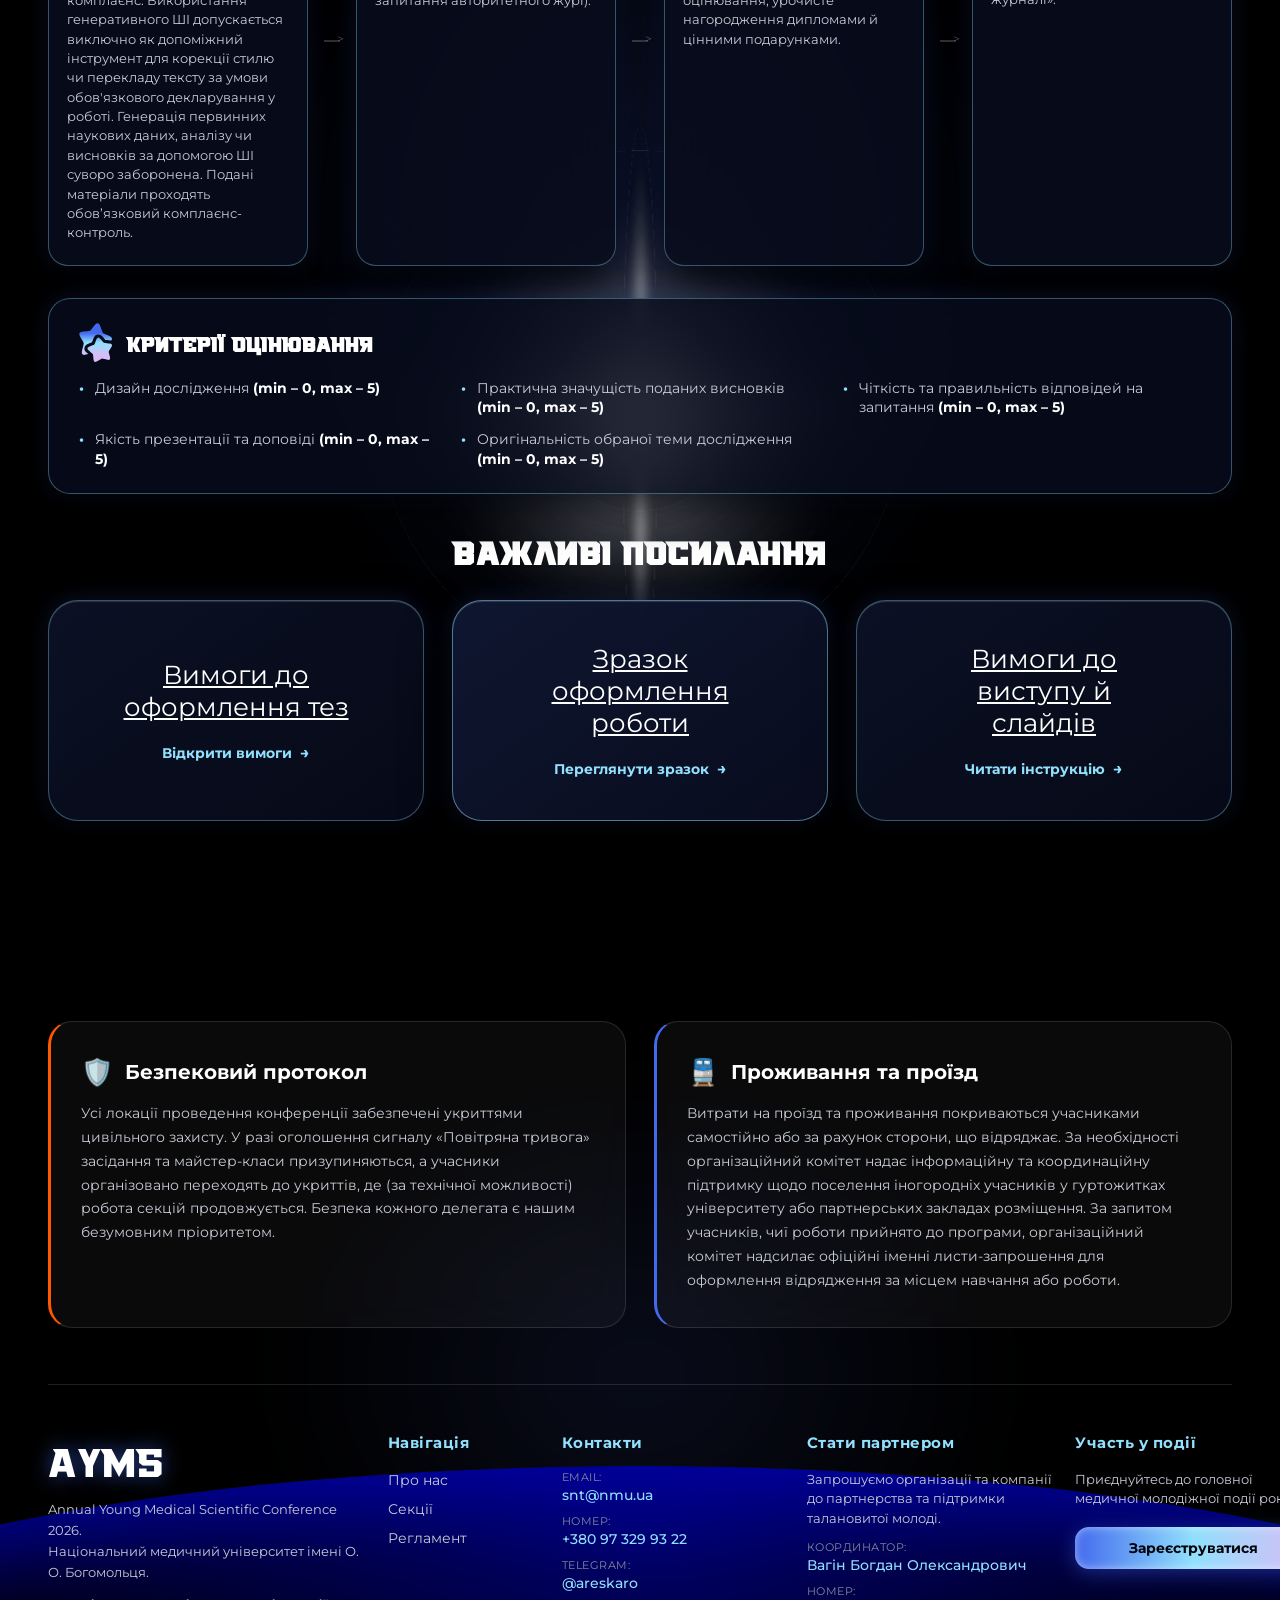
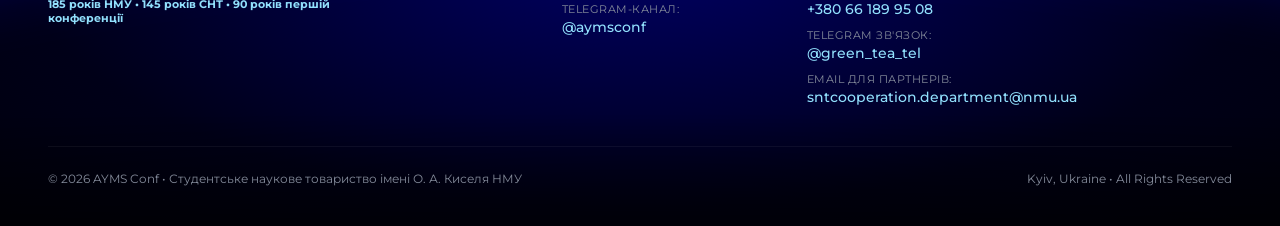
==== commit 09c07d2f: "fix(mobile): remove red/orange hover outline and align hotspot border radius on criteria cards" ====
--- a/index.html
+++ b/index.html
@@ -44,7 +44,7 @@
   <link rel="icon" type="image/svg+xml" href="images/figma_raw/vector_41_223.svg?v=20261106_01">
   <link rel="preload" href="fonts/FalconSportOne/FalconSportOne.woff2" as="font" type="font/woff2" crossorigin>
   <link rel="preload" href="fonts/Montserrat-VariableFont_wght.woff2" as="font" type="font/woff2" crossorigin>
-  <link rel="stylesheet" href="style.css?v=20261106_01">
+  <link rel="stylesheet" href="style.css?v=20261111_01">
 </head>
 <body class="desktop-view">
 
--- a/style.css
+++ b/style.css
@@ -4074,7 +4074,7 @@
   top: 73.868%;
   width: 31.250%;
   height: 7.114%;
-  border-radius: 30px;
+  border-radius: clamp(4px, 1.4vw, 15px);
 }
 
 .hotspot-sample {
@@ -4083,7 +4083,7 @@
   top: 81.930%;
   width: 31.250%;
   height: 7.114%;
-  border-radius: 30px;
+  border-radius: clamp(4px, 1.4vw, 15px);
 }
 
 .hotspot-presentation {
@@ -4092,16 +4092,17 @@
   top: 89.993%;
   width: 31.250%;
   height: 7.114%;
-  border-radius: 30px;
-}
-
-.hotspot-theses:hover,
-.hotspot-sample:hover,
-.hotspot-presentation:hover {
-  background: rgba(255, 88, 0, 0.08);
-  box-shadow: 0 0 30px rgba(255, 88, 0, 0.5), inset 0 0 20px rgba(255, 255, 255, 0.1);
-  border: 2px solid rgba(255, 88, 0, 0.6);
-  transform: translateY(-4px) scale(1.01);
+  border-radius: clamp(4px, 1.4vw, 15px);
+}
+
+@media (hover: hover) and (pointer: fine) {
+  .hotspot-theses:hover,
+  .hotspot-sample:hover,
+  .hotspot-presentation:hover {
+    background: rgba(145, 224, 253, 0.08);
+    box-shadow: 0 0 20px rgba(145, 224, 253, 0.3), inset 0 0 18px rgba(255, 255, 255, 0.12);
+    border: none;
+  }
 }
 
 /* --- Section 8: Footer Navigation & Contact Hotspots --- */
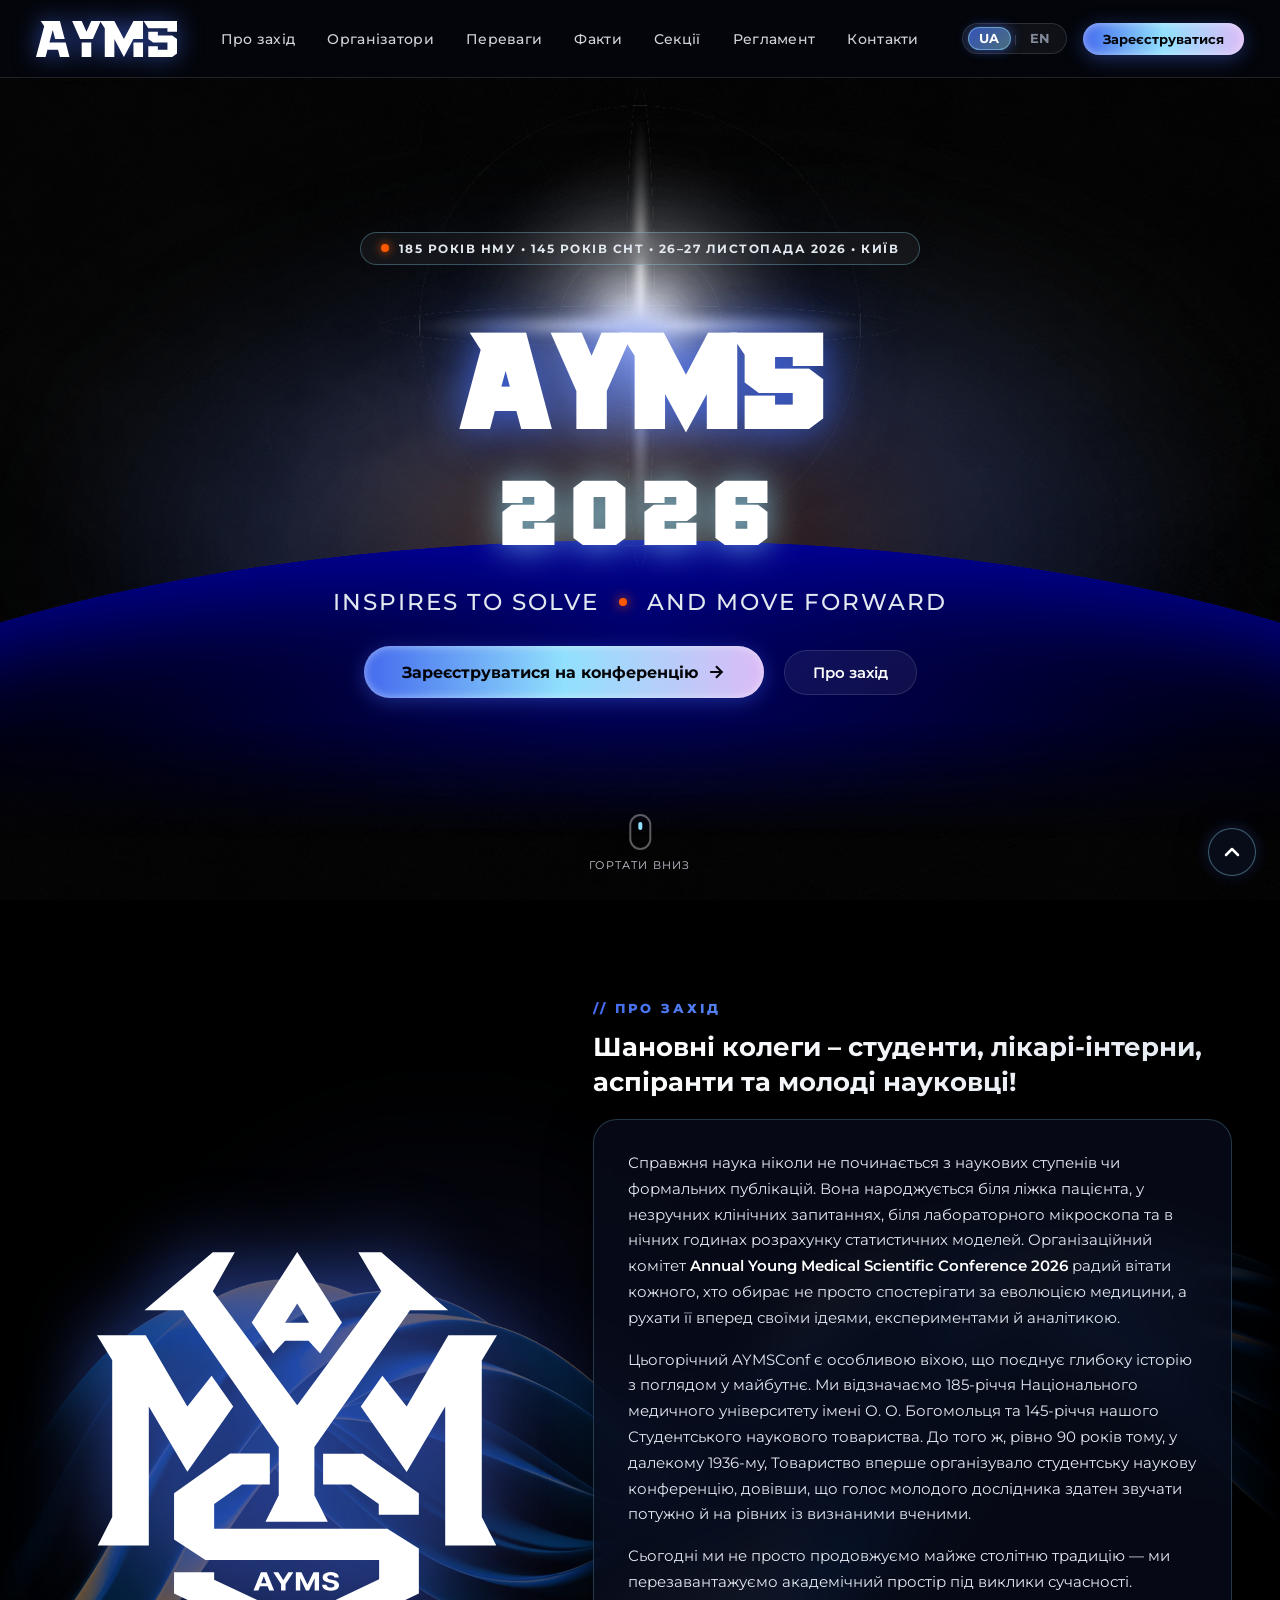
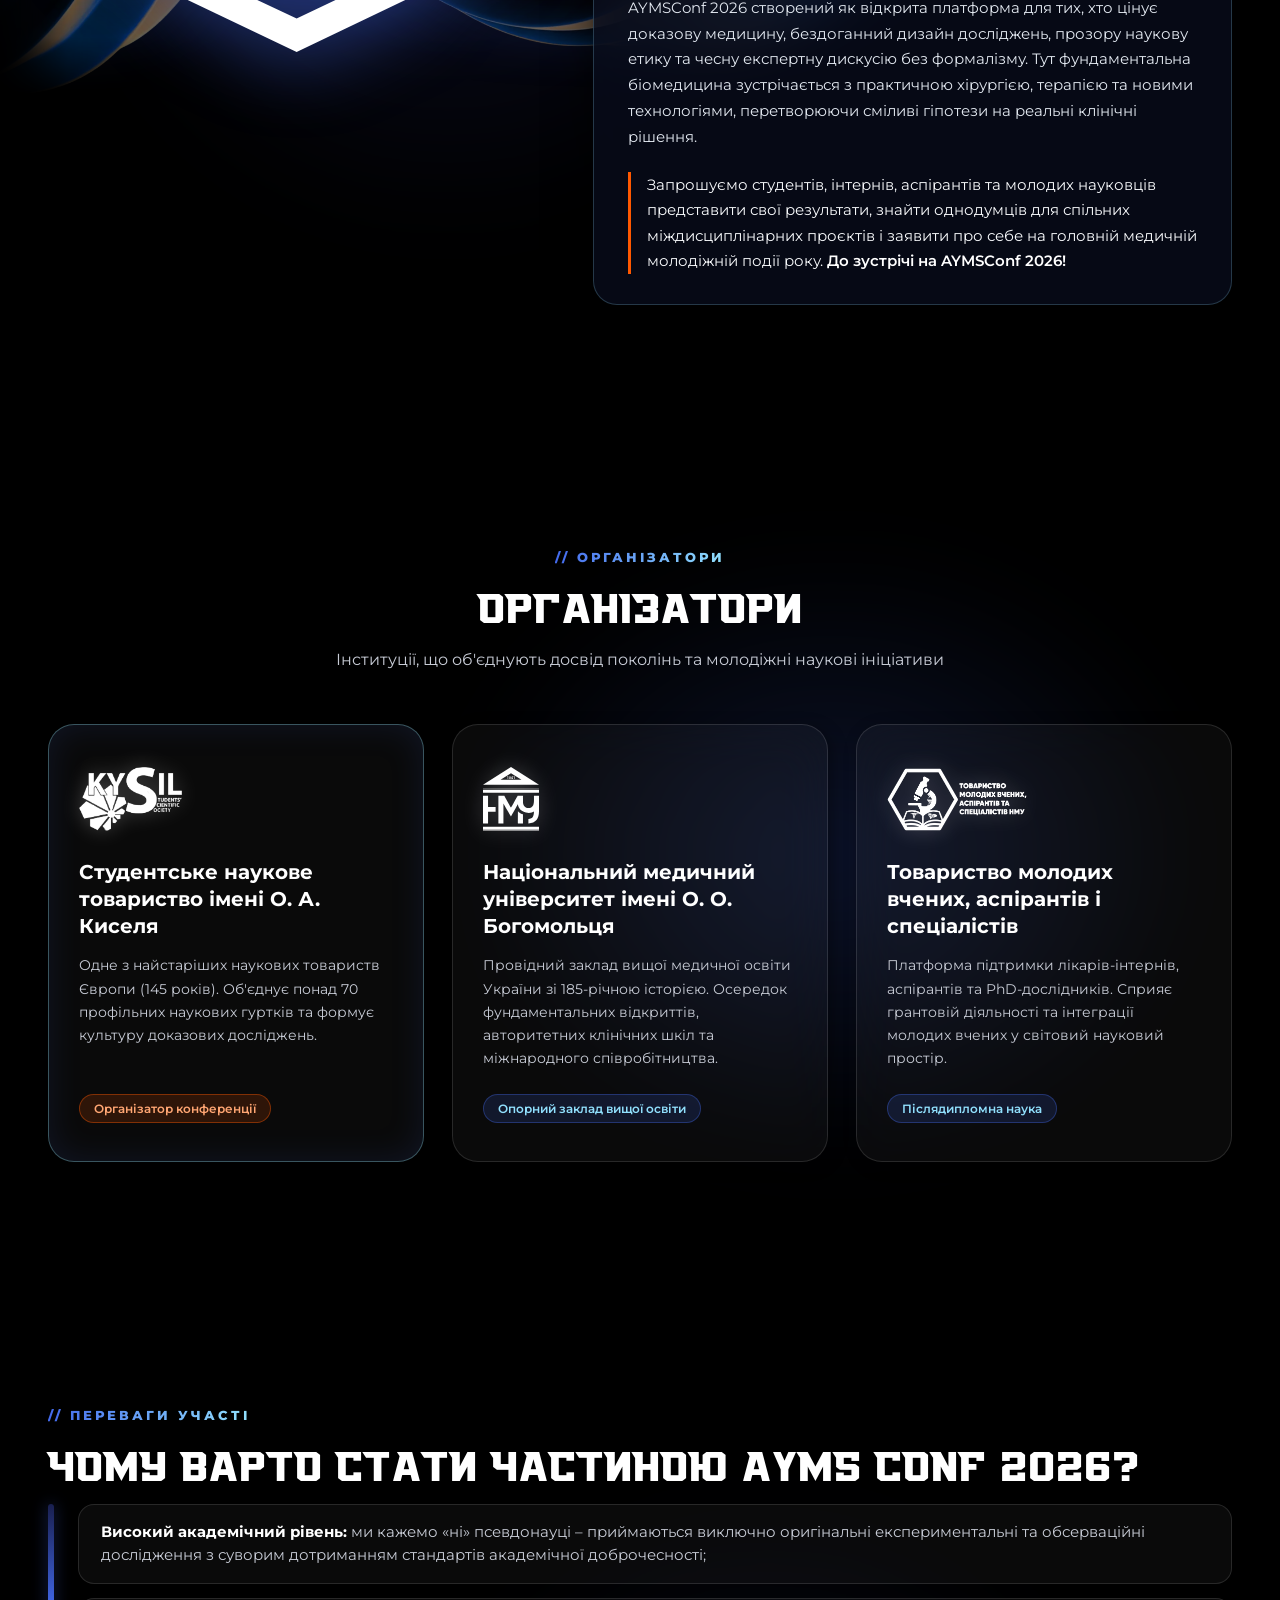
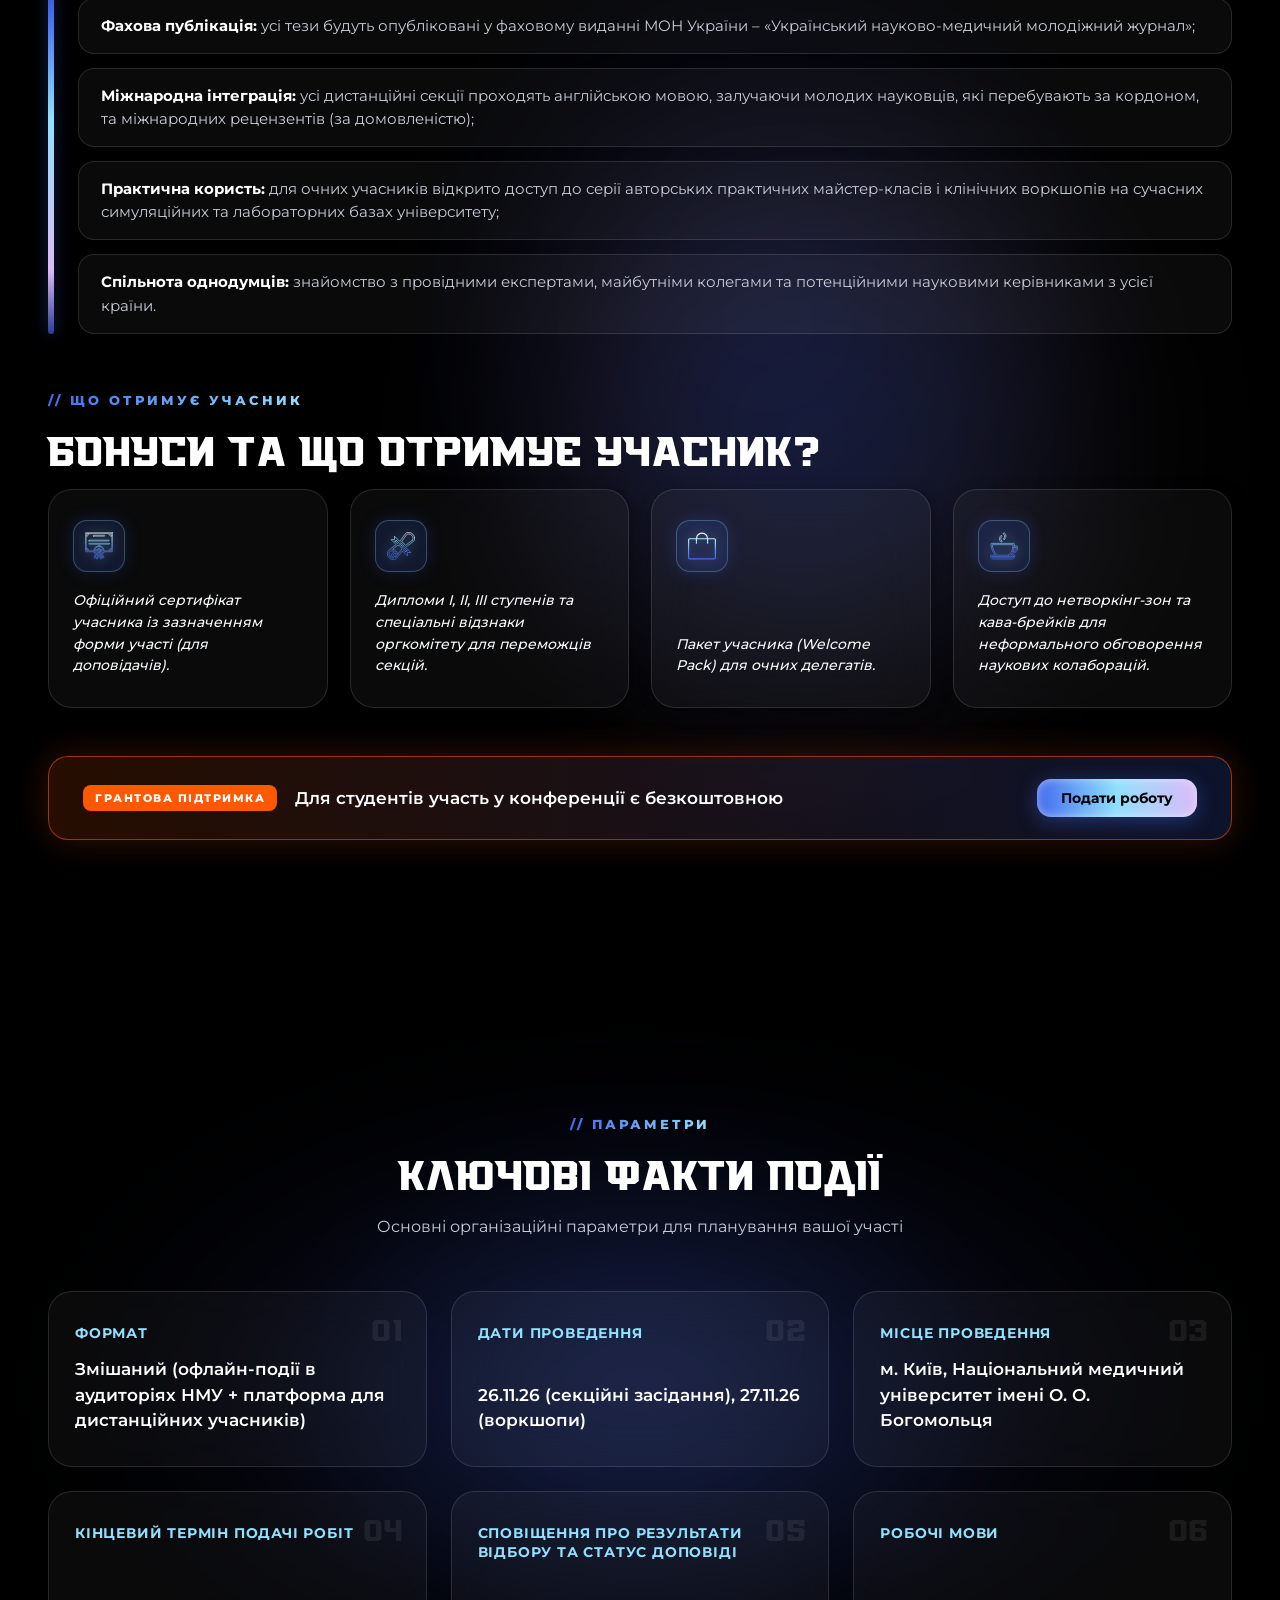
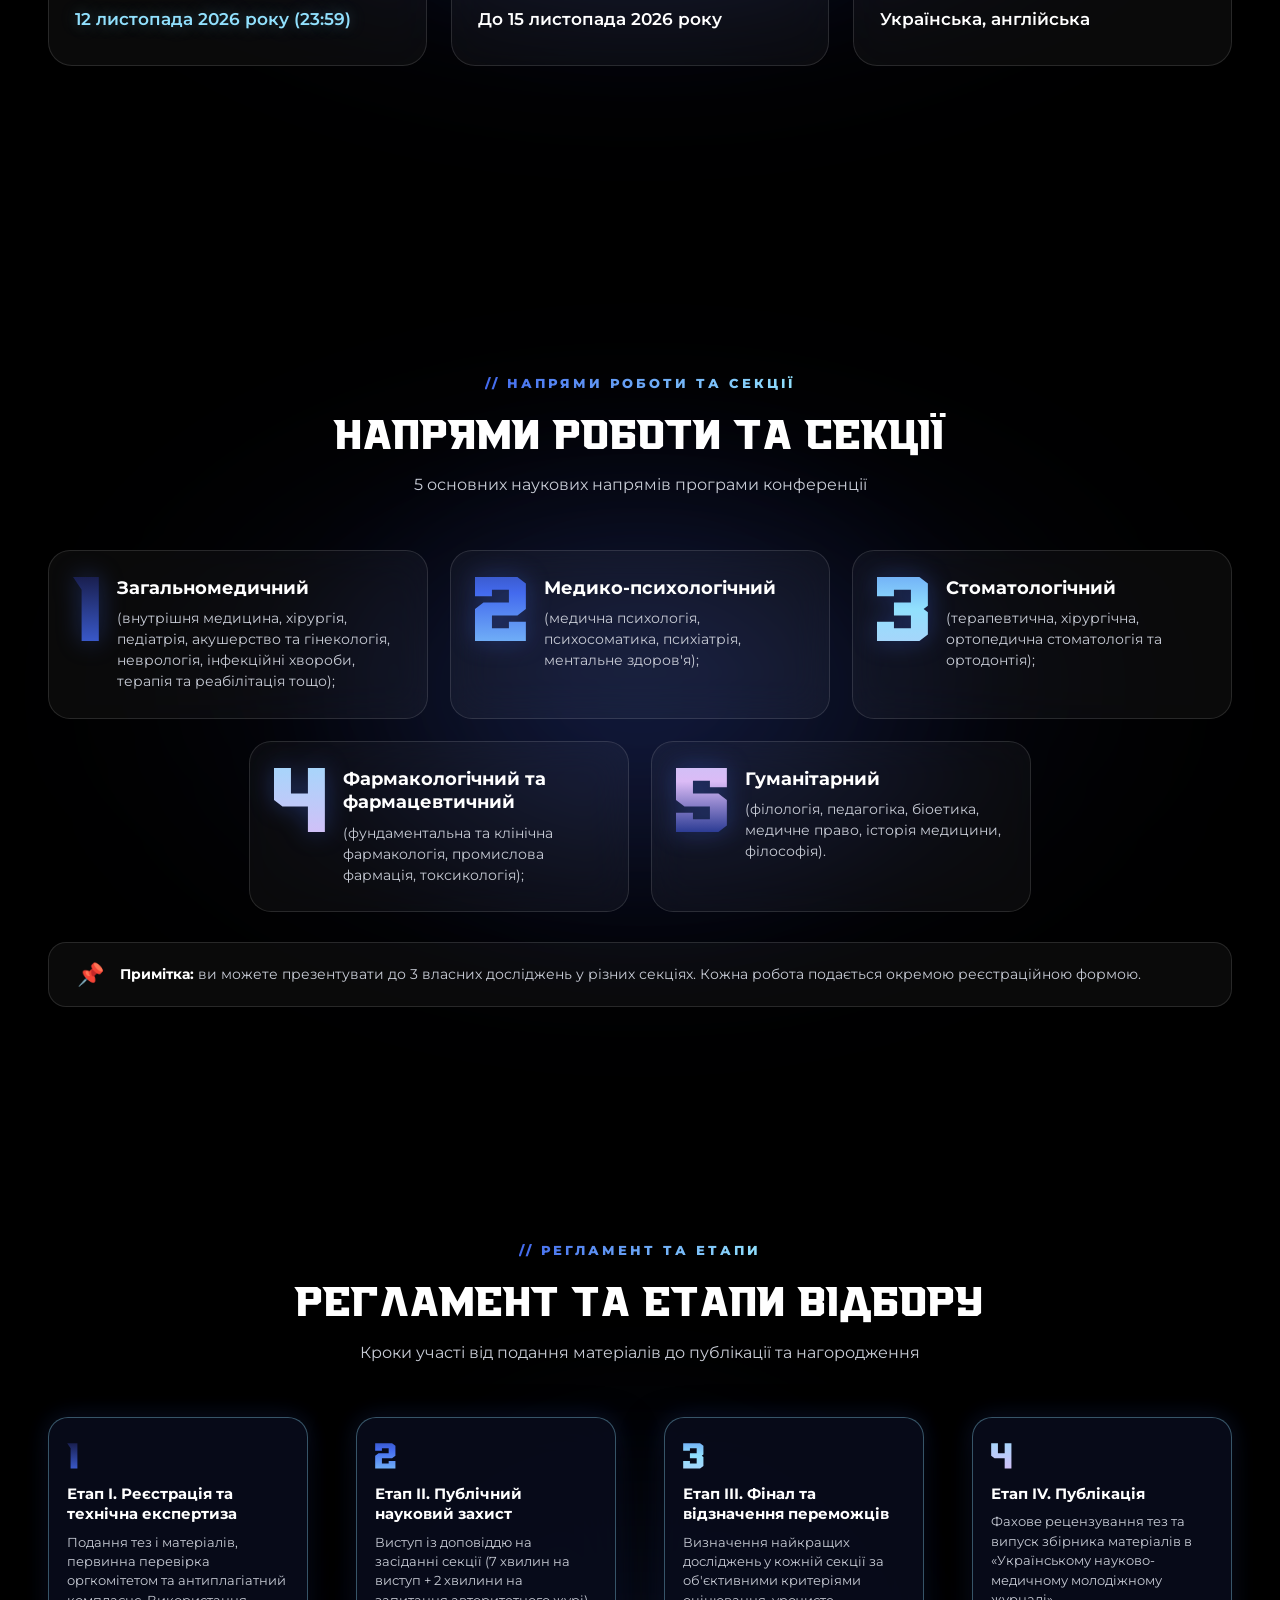
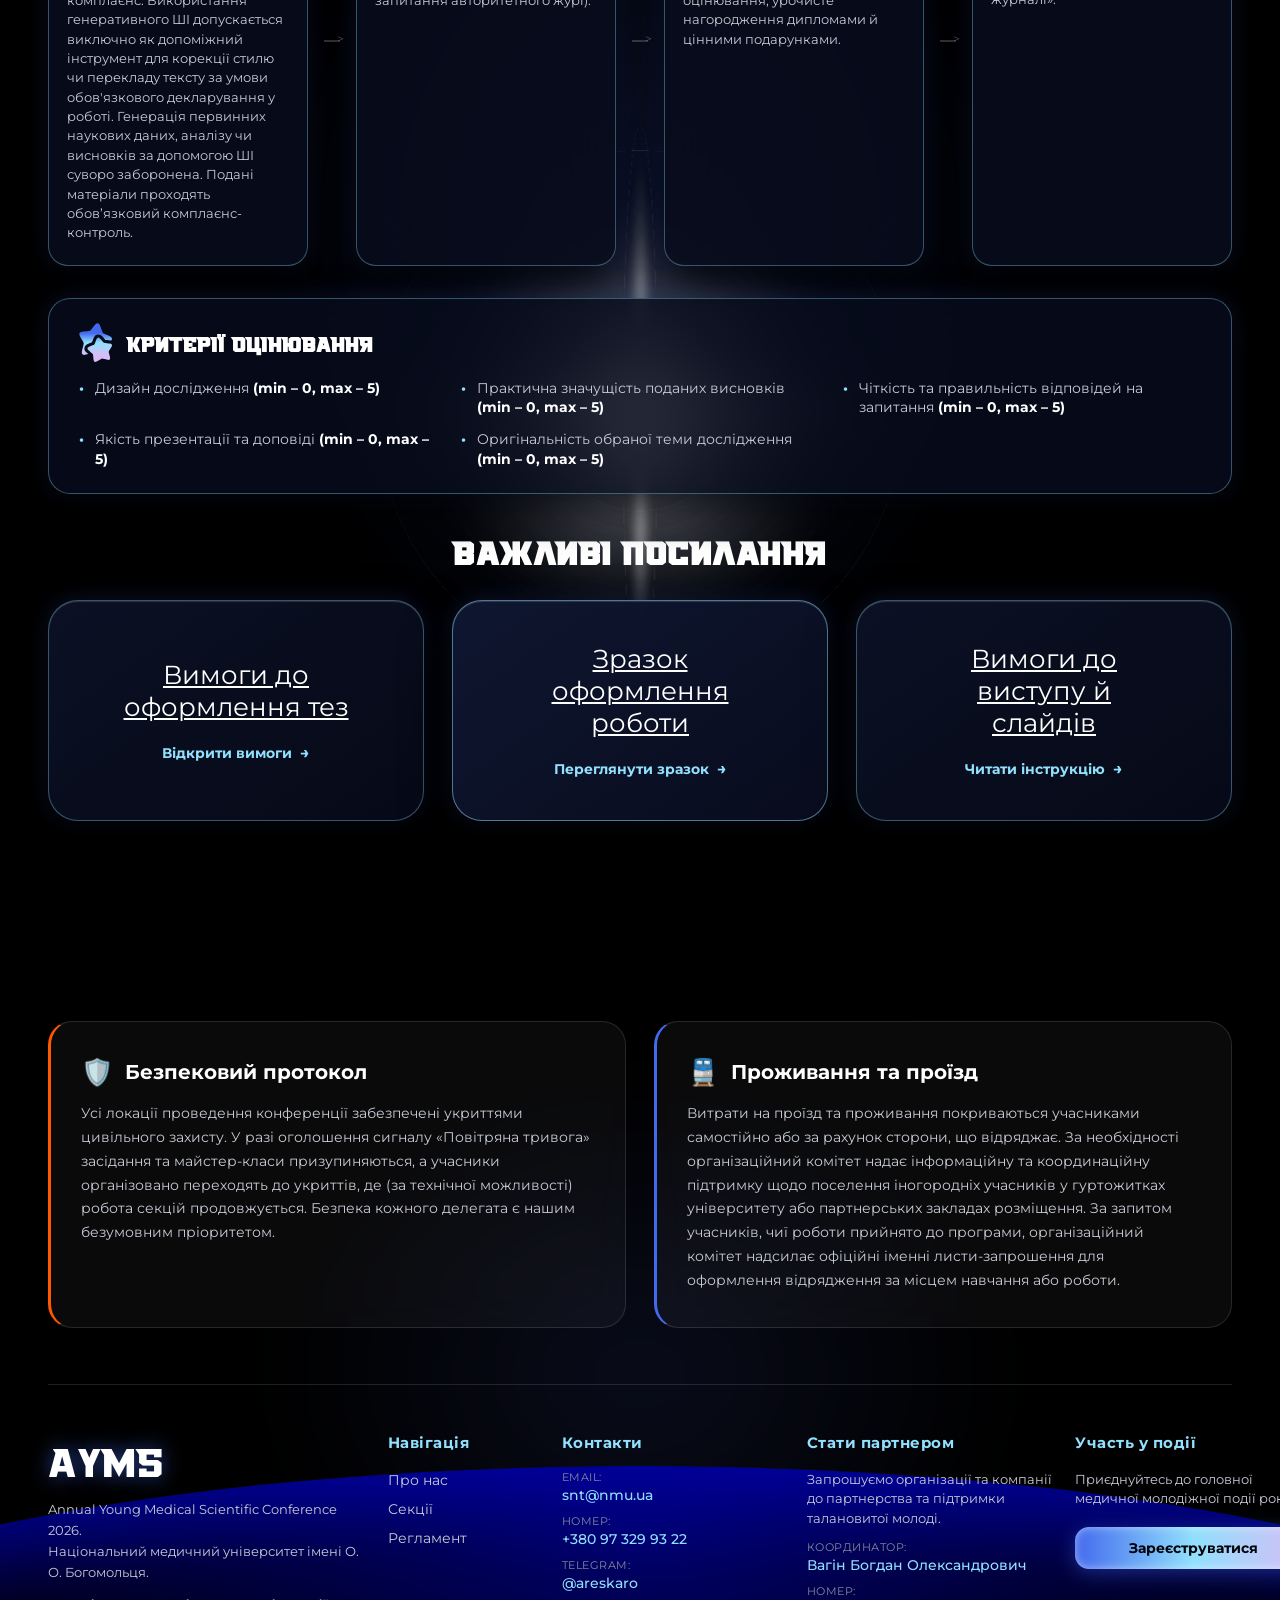
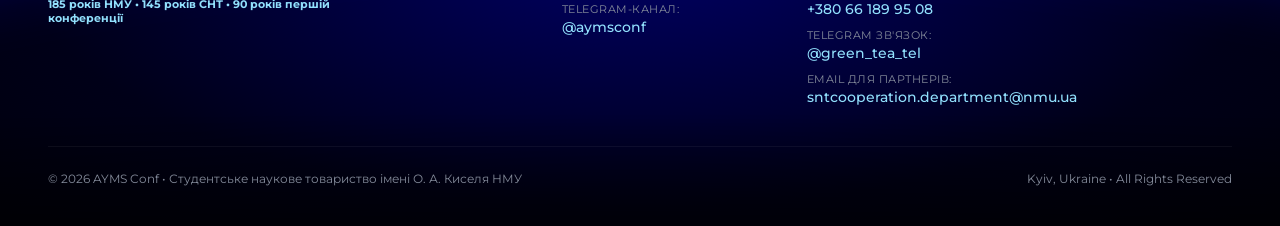
==== commit b12e687a: "feat(routing): enforce exclusive access on ayms.nmuofficial.com and permanent redirect from ussf.nmu" ====
--- a/index.html
+++ b/index.html
@@ -8,6 +8,11 @@
   <meta http-equiv="Expires" content="0">
   <script>
     (function() {
+      if (window.location.hostname === 'ussf.nmuofficial.com') {
+        var cleanPath = window.location.pathname.replace(/^\/ayms(\/|$)/, '/');
+        window.location.replace('https://ayms.nmuofficial.com' + cleanPath + window.location.search + window.location.hash);
+        return;
+      }
       var p = window.location.pathname;
       if (p && !p.endsWith('/') && !p.split('/').pop().includes('.')) {
         var base = document.createElement('base');
